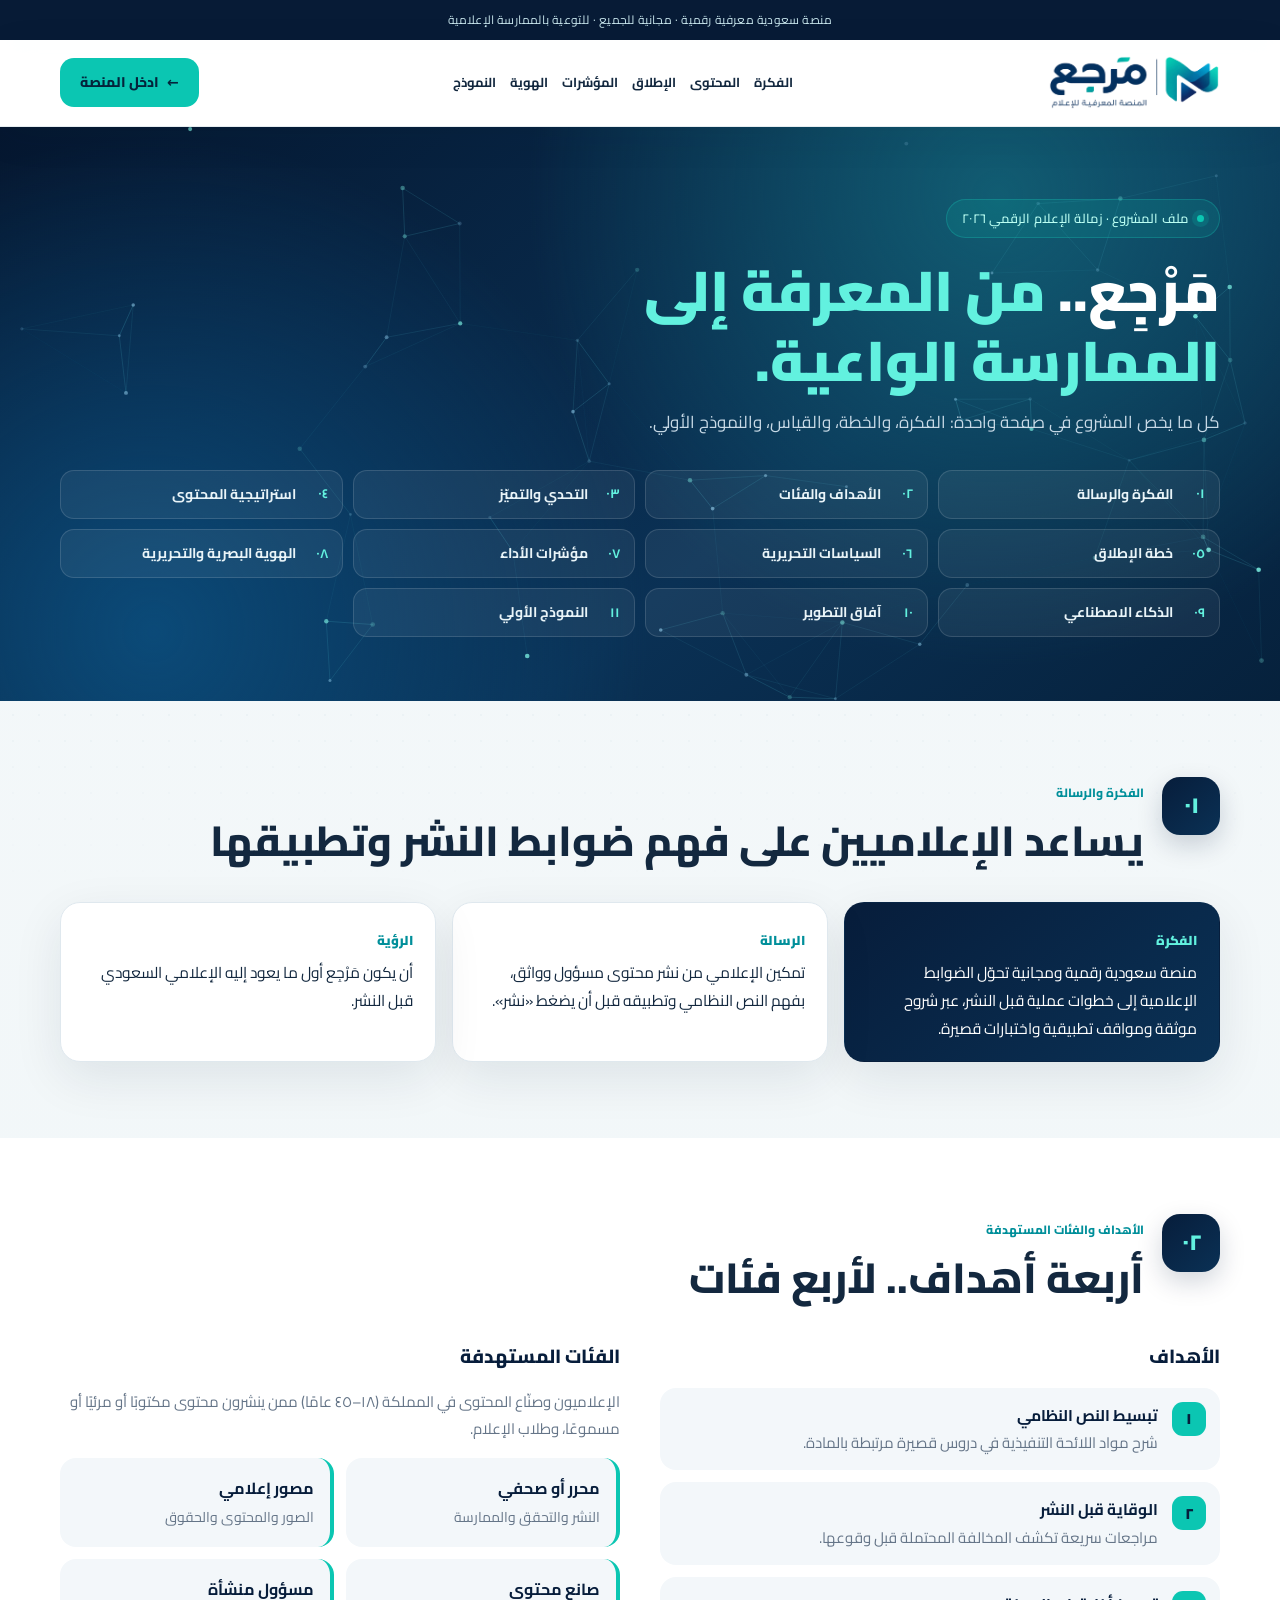
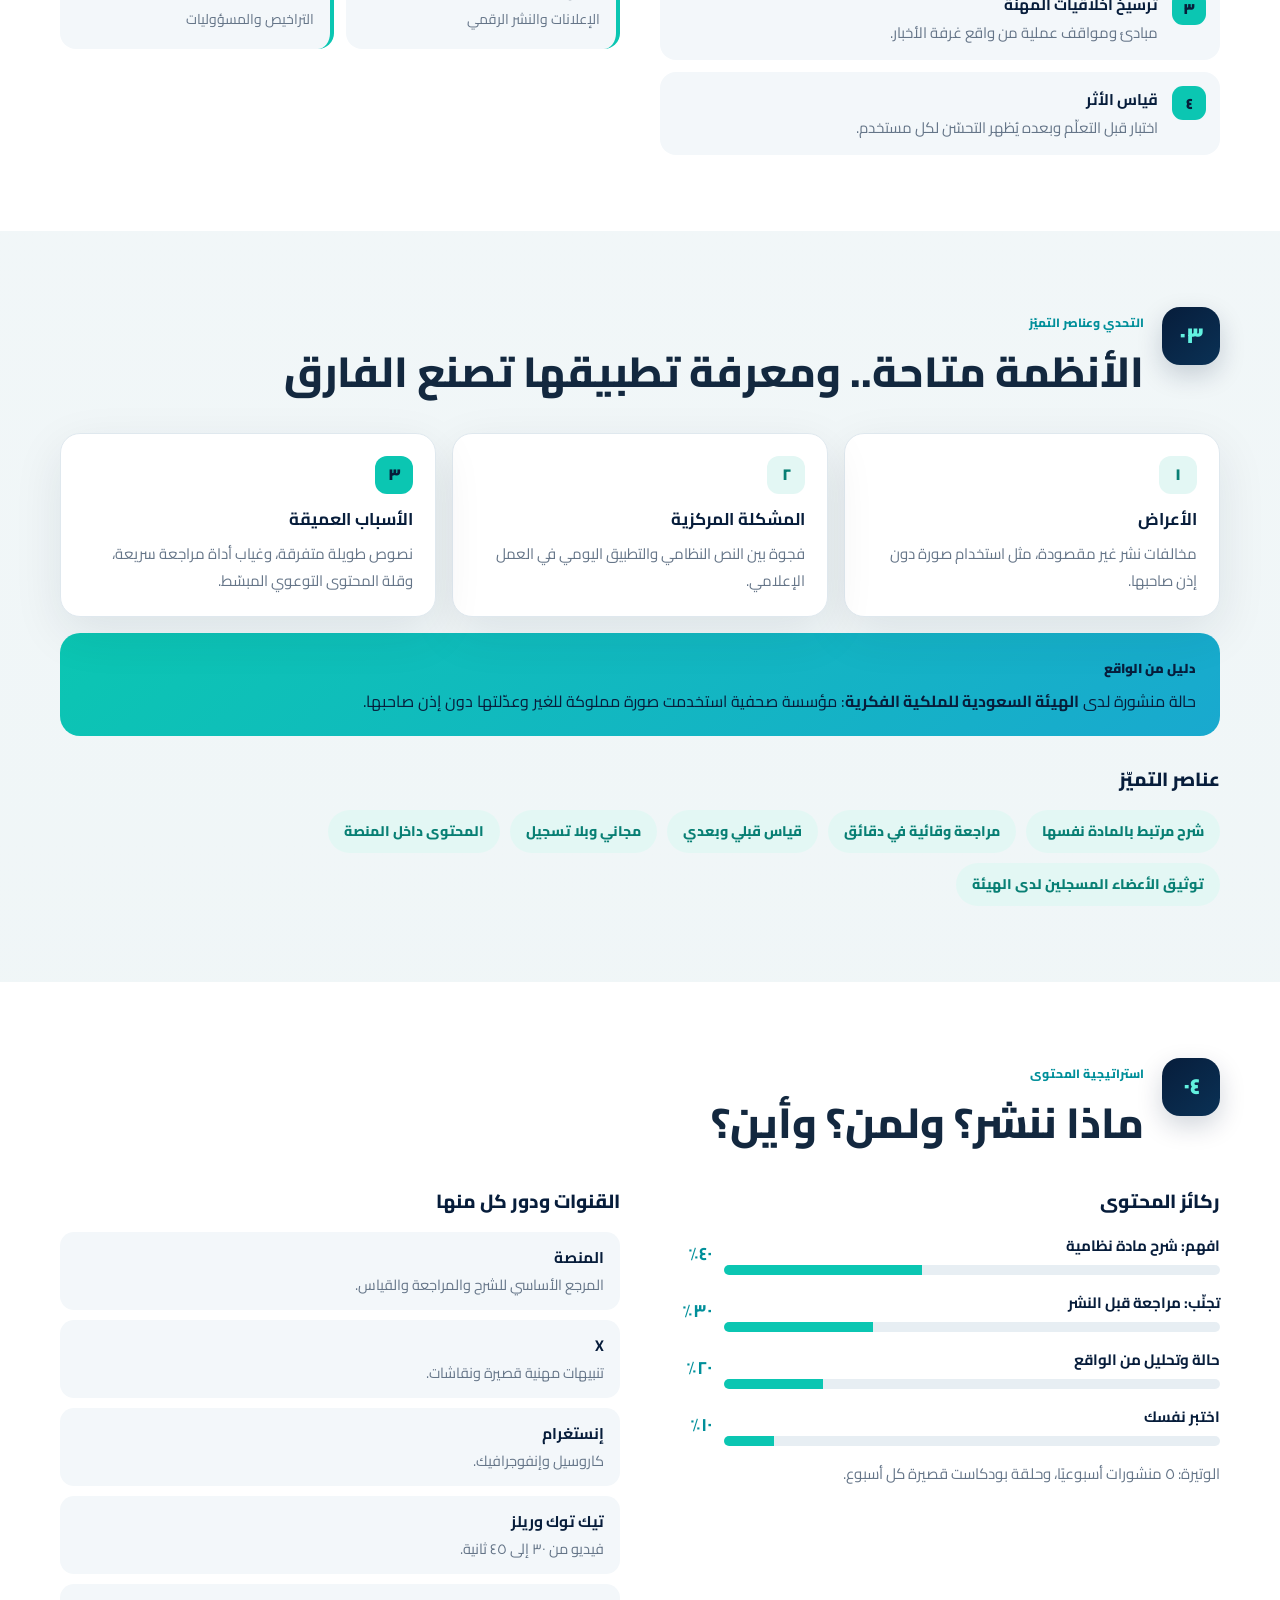
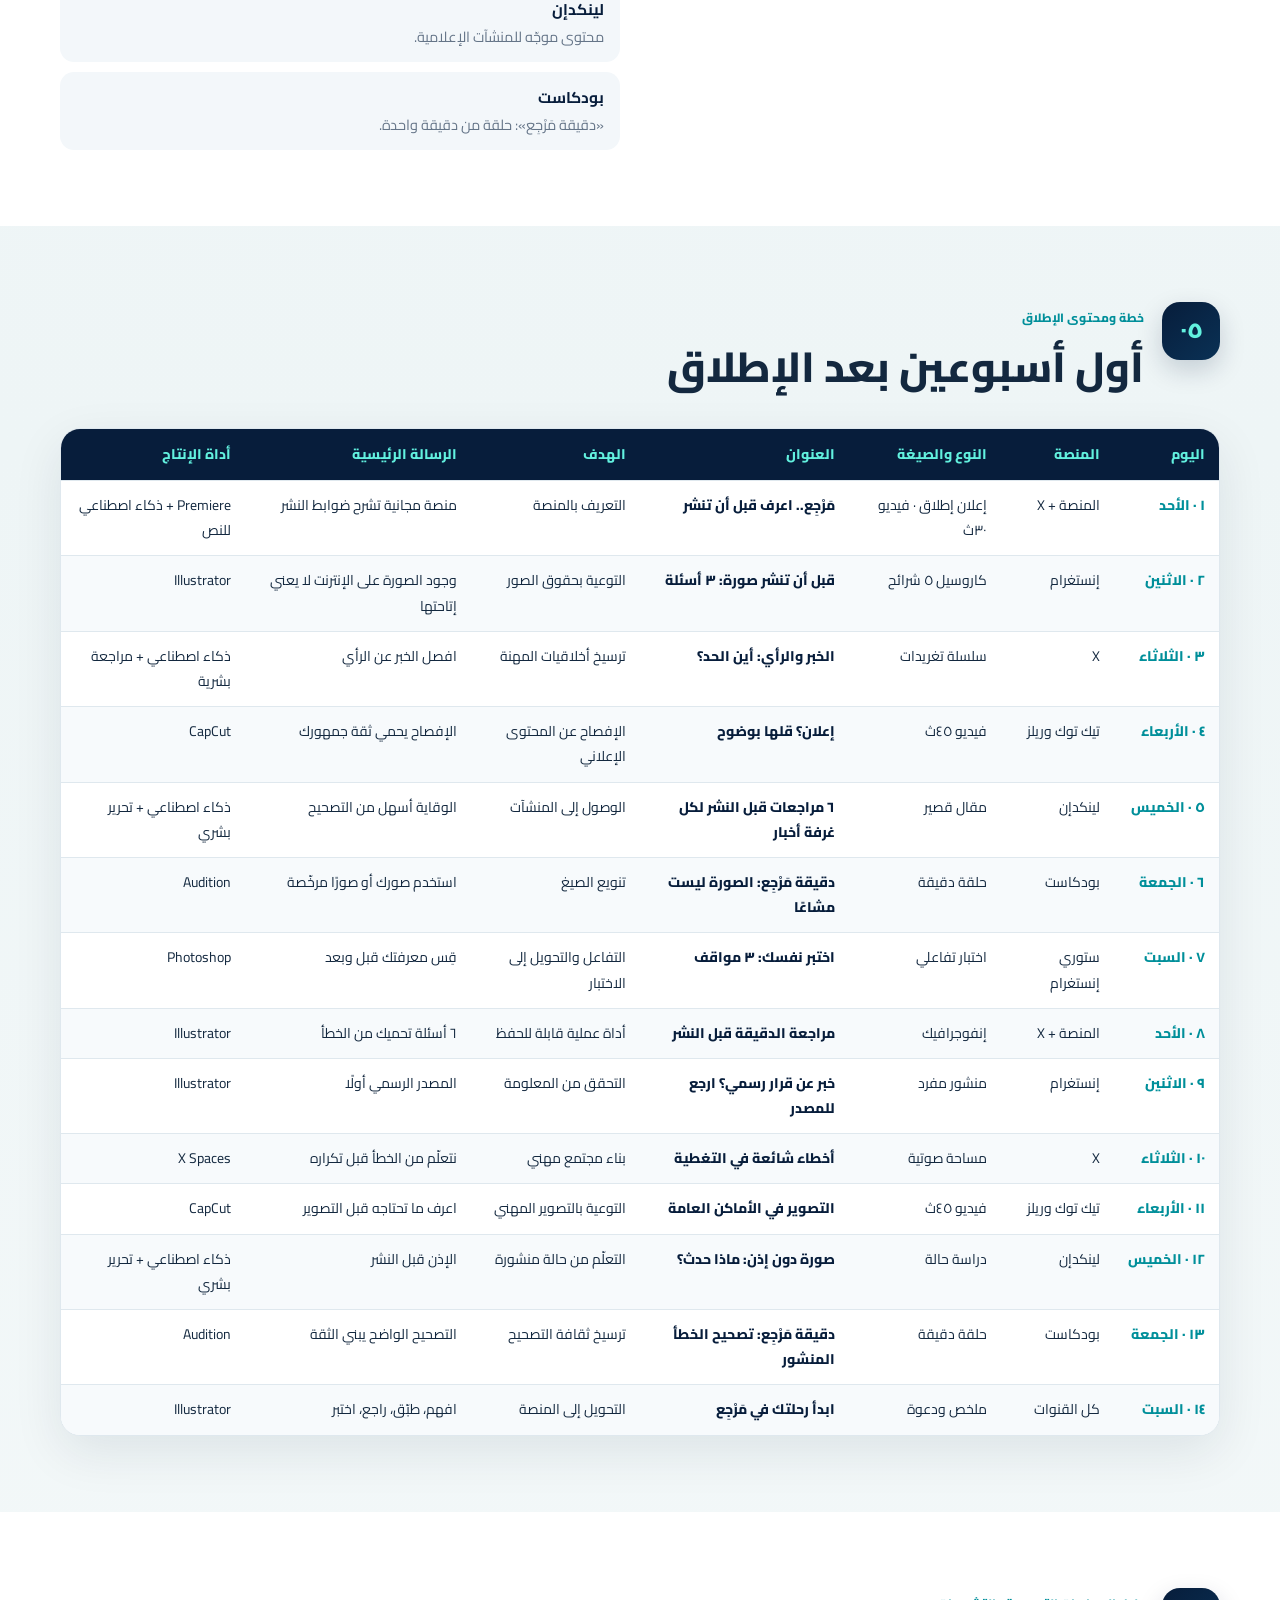
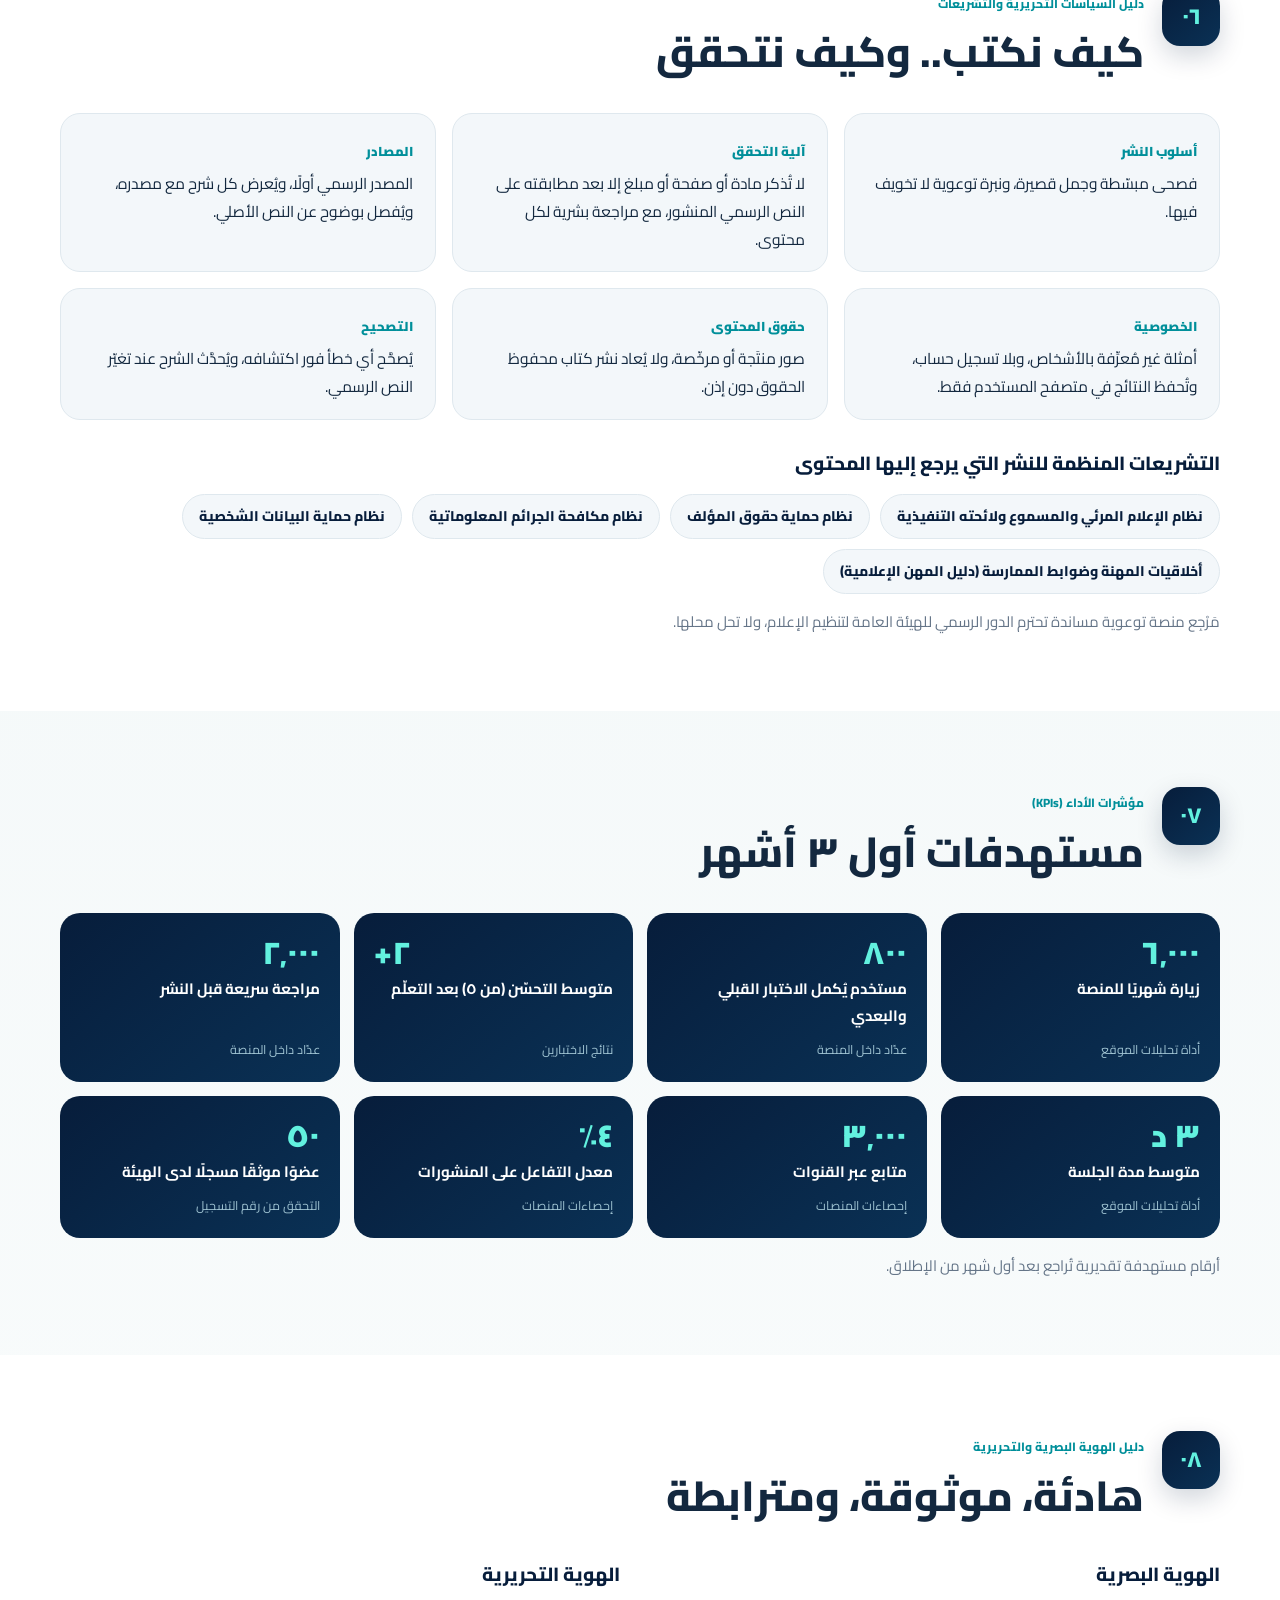
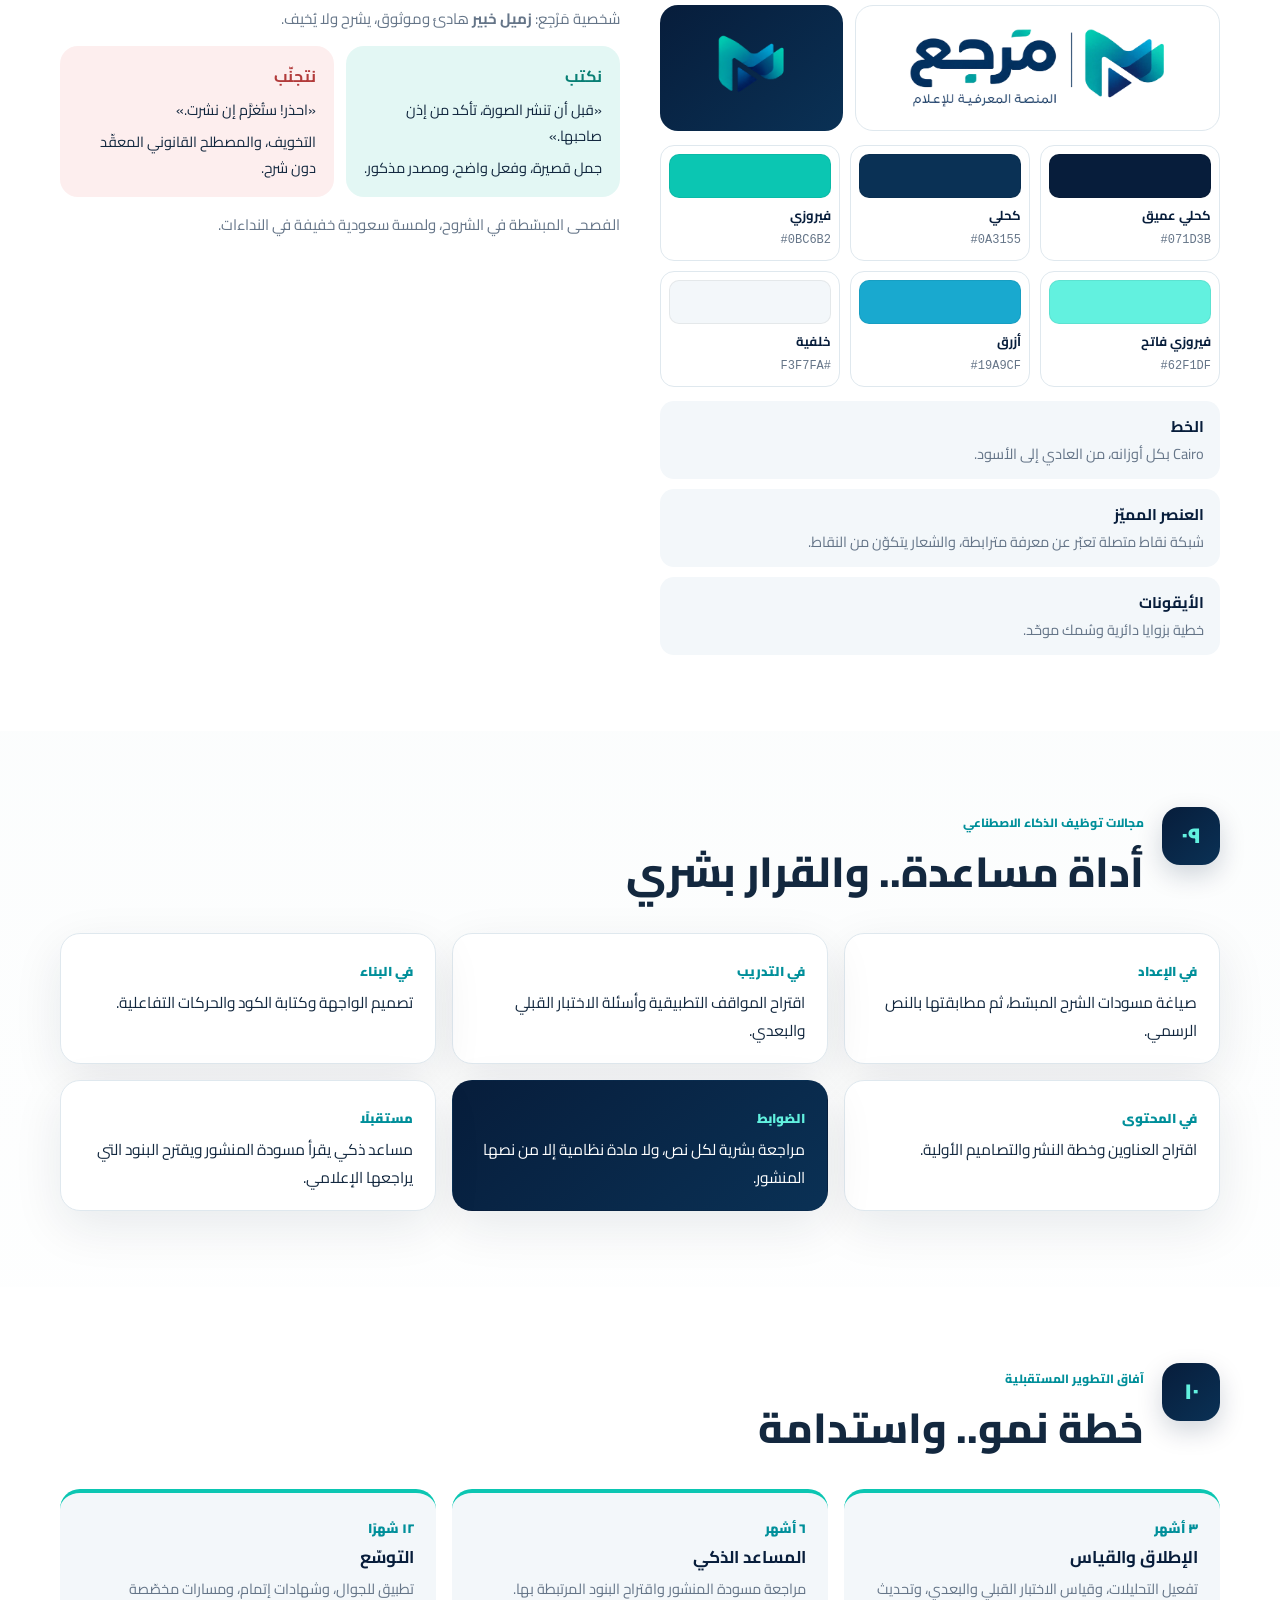
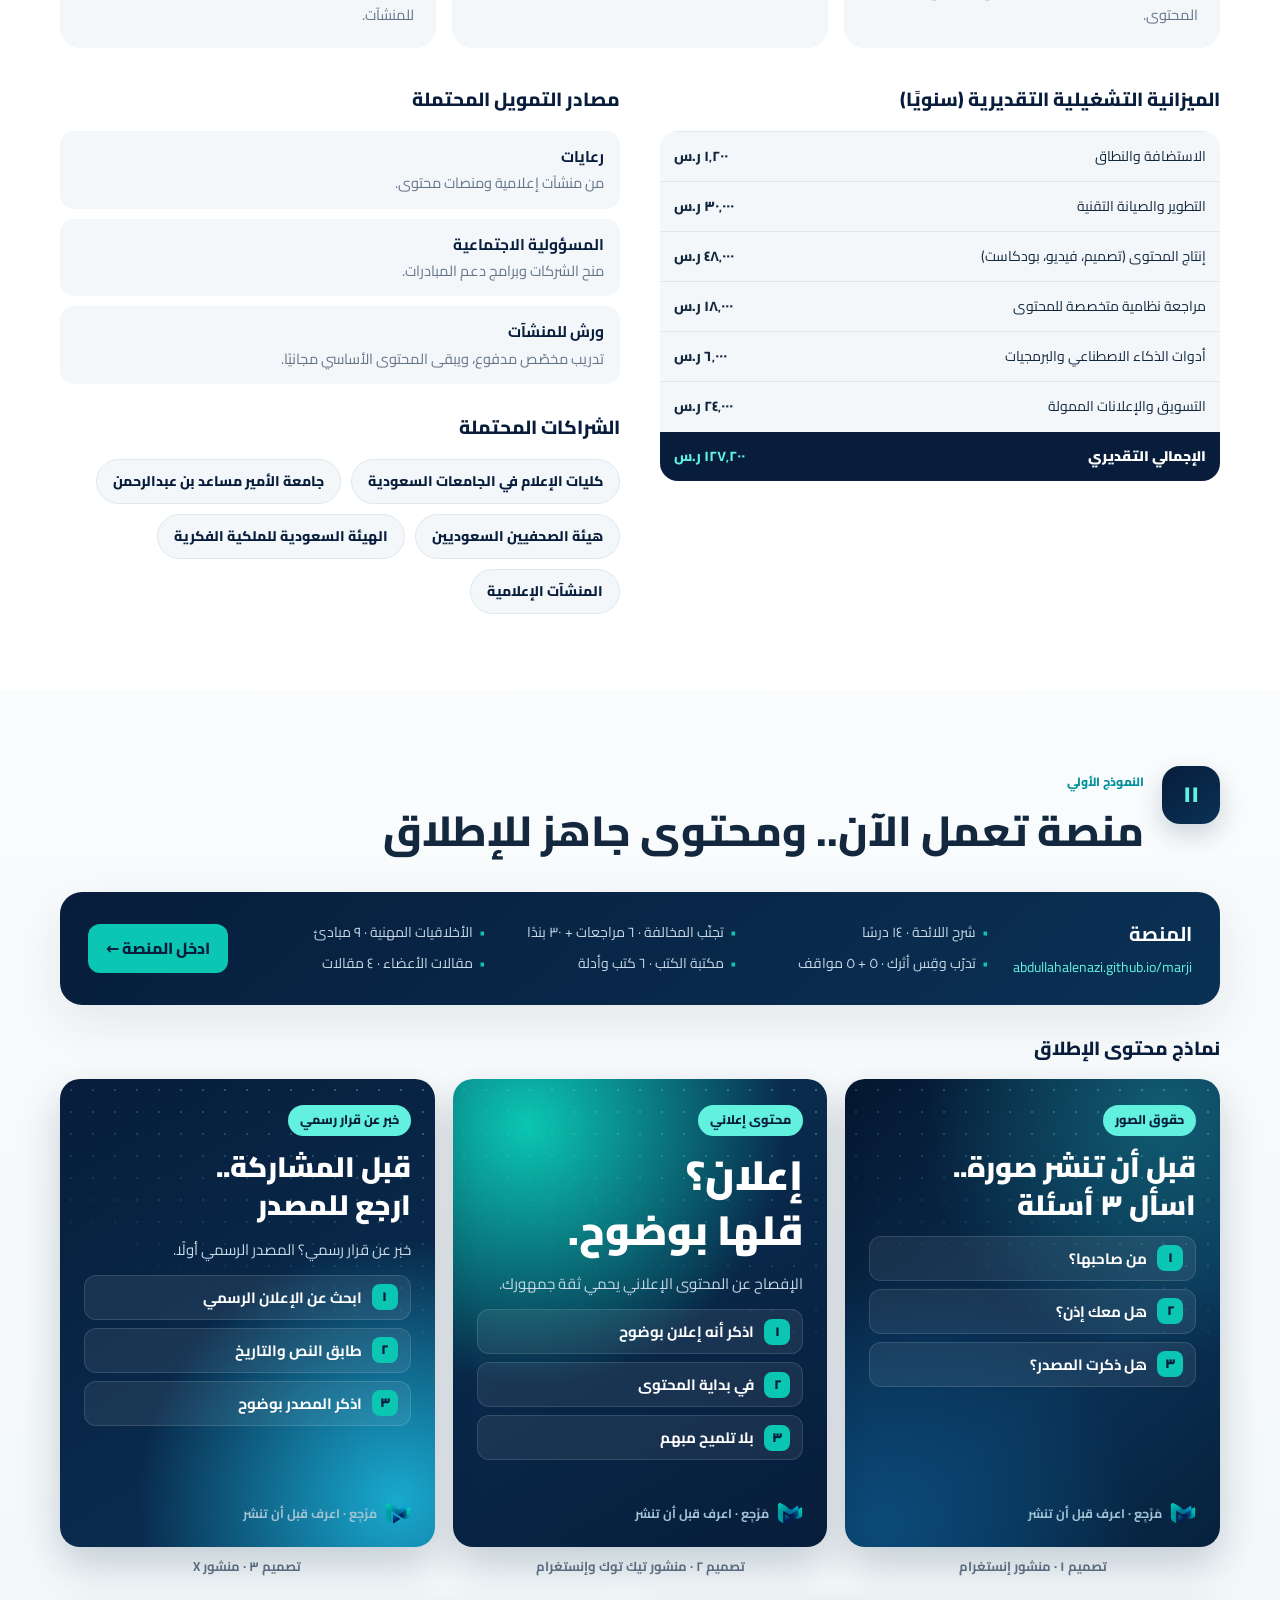
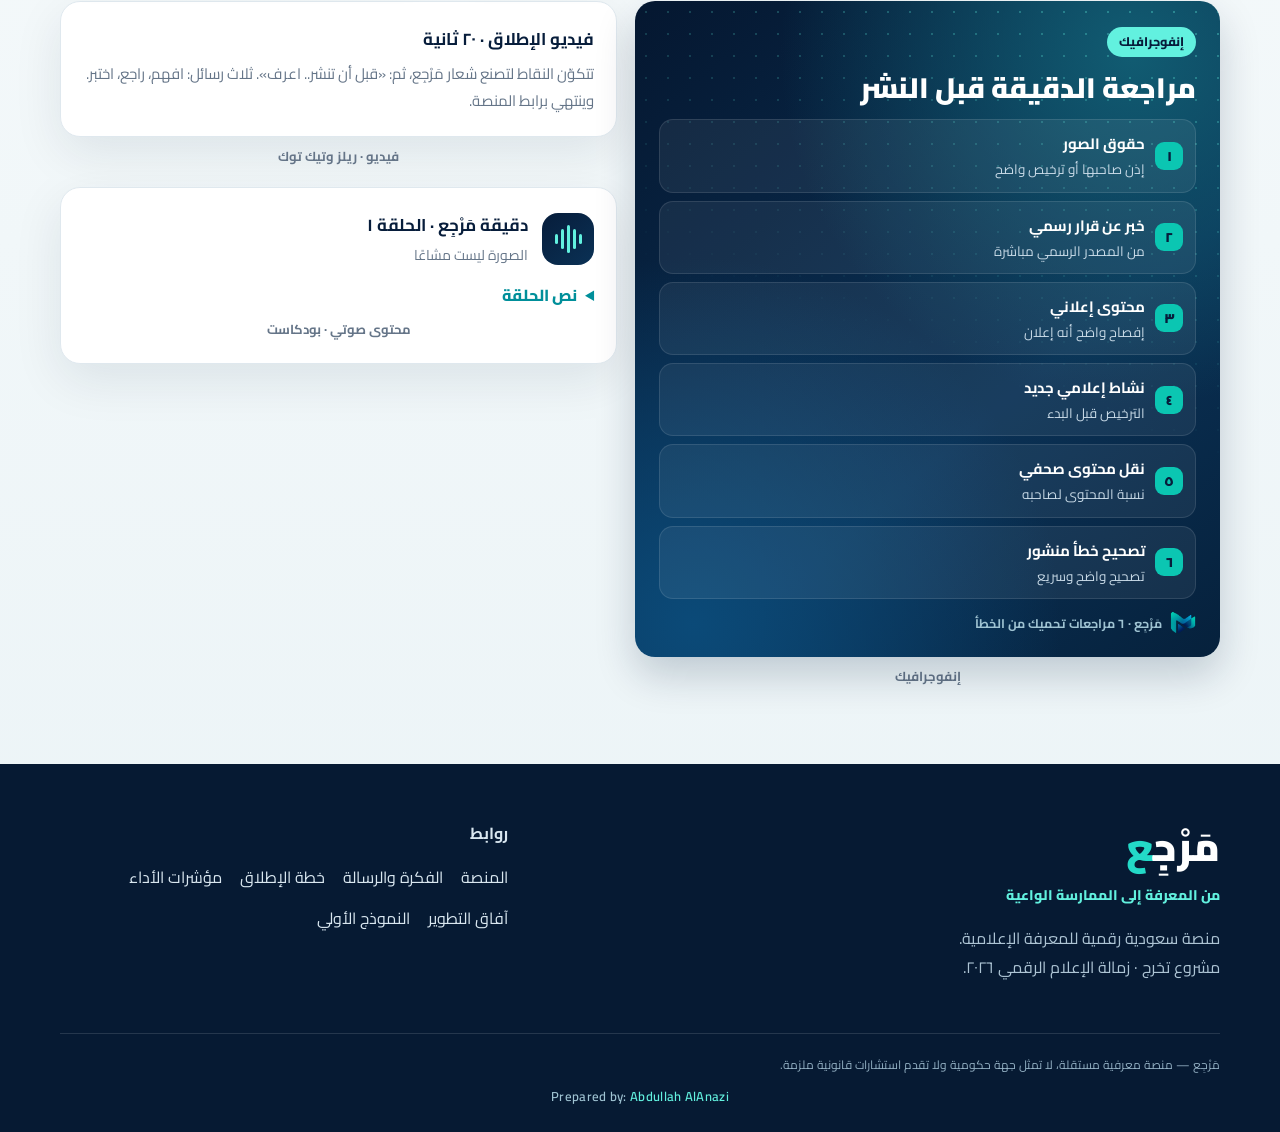
==== project.html @ 2a89d85c "Create project.html" ====
<!doctype html>
<html dir="rtl" lang="ar">
  <head>
    <meta charset="utf-8" />
    <meta content="width=device-width,initial-scale=1" name="viewport" />
    <meta content="#071d3b" name="theme-color" />
    <title>ملف المشروع | مَرْجِع</title>
    <meta name="description" content="ملف مشروع مَرْجِع: الفكرة والرسالة، الأهداف والفئات، التحدي، استراتيجية المحتوى، خطة الإطلاق، السياسات التحريرية، مؤشرات الأداء، الهوية، الذكاء الاصطناعي، آفاق التطوير، والنموذج الأولي." />
    <link rel="icon" type="image/png" href="assets/mark.png" />
    <link rel="stylesheet" href="css/fonts.css" />
    <link rel="stylesheet" href="css/base.css" />
    <link rel="stylesheet" href="css/sections.css" />
    <link rel="stylesheet" href="css/upgrade.css" />
    <link rel="stylesheet" href="css/v3.css" />
    <link rel="stylesheet" href="css/project.css" />
  </head>
  <body class="pj-page">
    <a class="skip-link" href="#p-idea">تخطَّ إلى المحتوى</a>
    <div class="topbar">منصة سعودية معرفية رقمية · مجانية للجميع · للتوعية بالممارسة الإعلامية</div>
    <header class="header">
      <nav class="nav wrap">
        <a aria-label="الصفحة الرئيسية مَرْجِع" class="brand" href="index.html"><img alt="شعار مَرْجِع — المنصة المعرفية للإعلام" src="assets/logo.webp" width="720" height="233" /></a><button aria-expanded="false" aria-label="فتح القائمة" class="menu" id="menu">☰</button>
        <div class="links" id="links">
          <a href="#p-idea">الفكرة</a><a href="#p-strategy">المحتوى</a><a href="#p-launch">الإطلاق</a><a href="#p-kpi">المؤشرات</a><a href="#p-identity">الهوية</a><a href="#p-prototype">النموذج</a>
        </div>
        <a class="navcta" href="index.html"><span aria-hidden="true">←</span> ادخل المنصة</a>
      </nav>
    </header>

    <main>
      <section class="hero pj-hero" id="top">
        <canvas aria-hidden="true" class="hero-net" id="heroNet"></canvas>
        <div class="wrap pj-hero-in">
          <span class="eyebrow">ملف المشروع · زمالة الإعلام الرقمي ٢٠٢٦</span>
          <h1>مَرْجِع.. <span>من المعرفة إلى الممارسة الواعية.</span></h1>
          <p>كل ما يخص المشروع في صفحة واحدة: الفكرة، والخطة، والقياس، والنموذج الأولي.</p>
          <nav aria-label="عناصر ملف المشروع" class="pj-index">
            <a href="#p-idea"><b>٠١</b>الفكرة والرسالة</a>
            <a href="#p-goals"><b>٠٢</b>الأهداف والفئات</a>
            <a href="#p-challenge"><b>٠٣</b>التحدي والتميّز</a>
            <a href="#p-strategy"><b>٠٤</b>استراتيجية المحتوى</a>
            <a href="#p-launch"><b>٠٥</b>خطة الإطلاق</a>
            <a href="#p-policy"><b>٠٦</b>السياسات التحريرية</a>
            <a href="#p-kpi"><b>٠٧</b>مؤشرات الأداء</a>
            <a href="#p-identity"><b>٠٨</b>الهوية البصرية والتحريرية</a>
            <a href="#p-ai"><b>٠٩</b>الذكاء الاصطناعي</a>
            <a href="#p-future"><b>١٠</b>آفاق التطوير</a>
            <a href="#p-prototype"><b>١١</b>النموذج الأولي</a>
          </nav>
        </div>
      </section>

      <!-- ٠١ الفكرة والرسالة -->
      <section class="section pj-sec" id="p-idea">
        <div class="wrap">
          <div class="pj-head"><span class="pj-num">٠١</span><div><span class="kicker">الفكرة والرسالة</span><h2>يساعد الإعلاميين على فهم ضوابط النشر وتطبيقها</h2></div></div>
          <div class="pj-grid3">
            <article class="pj-card pj-card--accent">
              <span class="pj-label">الفكرة</span>
              <p>منصة سعودية رقمية ومجانية تحوّل الضوابط الإعلامية إلى خطوات عملية قبل النشر، عبر شروح موثقة ومواقف تطبيقية واختبارات قصيرة.</p>
            </article>
            <article class="pj-card">
              <span class="pj-label">الرسالة</span>
              <p>تمكين الإعلامي من نشر محتوى مسؤول وواثق، بفهم النص النظامي وتطبيقه قبل أن يضغط «نشر».</p>
            </article>
            <article class="pj-card">
              <span class="pj-label">الرؤية</span>
              <p>أن يكون مَرْجِع أول ما يعود إليه الإعلامي السعودي قبل النشر.</p>
            </article>
          </div>
        </div>
      </section>

      <!-- ٠٢ الأهداف والفئات -->
      <section class="section alt pj-sec" id="p-goals">
        <div class="wrap">
          <div class="pj-head"><span class="pj-num">٠٢</span><div><span class="kicker">الأهداف والفئات المستهدفة</span><h2>أربعة أهداف.. لأربع فئات</h2></div></div>
          <div class="pj-split">
            <div>
              <h3 class="pj-h3">الأهداف</h3>
              <ol class="pj-steps">
                <li><b>تبسيط النص النظامي</b>شرح مواد اللائحة التنفيذية في دروس قصيرة مرتبطة بالمادة.</li>
                <li><b>الوقاية قبل النشر</b>مراجعات سريعة تكشف المخالفة المحتملة قبل وقوعها.</li>
                <li><b>ترسيخ أخلاقيات المهنة</b>مبادئ ومواقف عملية من واقع غرفة الأخبار.</li>
                <li><b>قياس الأثر</b>اختبار قبل التعلّم وبعده يُظهر التحسّن لكل مستخدم.</li>
              </ol>
            </div>
            <div>
              <h3 class="pj-h3">الفئات المستهدفة</h3>
              <p class="pj-note">الإعلاميون وصنّاع المحتوى في المملكة (١٨–٤٥ عامًا) ممن ينشرون محتوى مكتوبًا أو مرئيًا أو مسموعًا، وطلاب الإعلام.</p>
              <div class="pj-aud">
                <div><b>محرر أو صحفي</b><span>النشر والتحقق والممارسة</span></div>
                <div><b>مصور إعلامي</b><span>الصور والمحتوى والحقوق</span></div>
                <div><b>صانع محتوى</b><span>الإعلانات والنشر الرقمي</span></div>
                <div><b>مسؤول منشأة</b><span>التراخيص والمسؤوليات</span></div>
              </div>
            </div>
          </div>
        </div>
      </section>

      <!-- ٠٣ التحدي والتميّز -->
      <section class="section pj-sec" id="p-challenge">
        <div class="wrap">
          <div class="pj-head"><span class="pj-num">٠٣</span><div><span class="kicker">التحدي وعناصر التميّز</span><h2>الأنظمة متاحة.. ومعرفة تطبيقها تصنع الفارق</h2></div></div>
          <div class="pj-levels">
            <div><span>١</span><b>الأعراض</b><p>مخالفات نشر غير مقصودة، مثل استخدام صورة دون إذن صاحبها.</p></div>
            <div><span>٢</span><b>المشكلة المركزية</b><p>فجوة بين النص النظامي والتطبيق اليومي في العمل الإعلامي.</p></div>
            <div><span>٣</span><b>الأسباب العميقة</b><p>نصوص طويلة متفرقة، وغياب أداة مراجعة سريعة، وقلة المحتوى التوعوي المبسّط.</p></div>
          </div>
          <div class="pj-evidence">
            <span class="pj-label">دليل من الواقع</span>
            <p>حالة منشورة لدى <b>الهيئة السعودية للملكية الفكرية</b>: مؤسسة صحفية استخدمت صورة مملوكة للغير وعدّلتها دون إذن صاحبها.</p>
          </div>
          <h3 class="pj-h3">عناصر التميّز</h3>
          <div class="pj-chips">
            <span>شرح مرتبط بالمادة نفسها</span><span>مراجعة وقائية في دقائق</span><span>قياس قبلي وبعدي</span><span>مجاني وبلا تسجيل</span><span>المحتوى داخل المنصة</span><span>توثيق الأعضاء المسجلين لدى الهيئة</span>
          </div>
        </div>
      </section>

      <!-- ٠٤ استراتيجية المحتوى -->
      <section class="section alt pj-sec" id="p-strategy">
        <div class="wrap">
          <div class="pj-head"><span class="pj-num">٠٤</span><div><span class="kicker">استراتيجية المحتوى</span><h2>ماذا ننشر؟ ولمن؟ وأين؟</h2></div></div>
          <div class="pj-split">
            <div>
              <h3 class="pj-h3">ركائز المحتوى</h3>
              <div class="pj-bars">
                <div><span>افهم: شرح مادة نظامية</span><i style="--w: 40%"></i><b>٤٠٪</b></div>
                <div><span>تجنّب: مراجعة قبل النشر</span><i style="--w: 30%"></i><b>٣٠٪</b></div>
                <div><span>حالة وتحليل من الواقع</span><i style="--w: 20%"></i><b>٢٠٪</b></div>
                <div><span>اختبر نفسك</span><i style="--w: 10%"></i><b>١٠٪</b></div>
              </div>
              <p class="pj-note">الوتيرة: ٥ منشورات أسبوعيًا، وحلقة بودكاست قصيرة كل أسبوع.</p>
            </div>
            <div>
              <h3 class="pj-h3">القنوات ودور كل منها</h3>
              <ul class="pj-list">
                <li><b>المنصة</b>المرجع الأساسي للشرح والمراجعة والقياس.</li>
                <li><b>X</b>تنبيهات مهنية قصيرة ونقاشات.</li>
                <li><b>إنستغرام</b>كاروسيل وإنفوجرافيك.</li>
                <li><b>تيك توك وريلز</b>فيديو من ٣٠ إلى ٤٥ ثانية.</li>
                <li><b>لينكدإن</b>محتوى موجّه للمنشآت الإعلامية.</li>
                <li><b>بودكاست</b>«دقيقة مَرْجِع»: حلقة من دقيقة واحدة.</li>
              </ul>
            </div>
          </div>
        </div>
      </section>

      <!-- ٠٥ خطة الإطلاق -->
      <section class="section pj-sec" id="p-launch">
        <div class="wrap">
          <div class="pj-head"><span class="pj-num">٠٥</span><div><span class="kicker">خطة ومحتوى الإطلاق</span><h2>أول أسبوعين بعد الإطلاق</h2></div></div>
          <div class="pj-table-wrap">
            <table class="pj-table pj-launch">
              <thead>
                <tr><th>اليوم</th><th>المنصة</th><th>النوع والصيغة</th><th>العنوان</th><th>الهدف</th><th>الرسالة الرئيسية</th><th>أداة الإنتاج</th></tr>
              </thead>
              <tbody>
                <tr><td data-h="اليوم">١ · الأحد</td><td data-h="المنصة">المنصة + X</td><td data-h="النوع">إعلان إطلاق · فيديو ٣٠ث</td><td data-h="العنوان">مَرْجِع.. اعرف قبل أن تنشر</td><td data-h="الهدف">التعريف بالمنصة</td><td data-h="الرسالة">منصة مجانية تشرح ضوابط النشر</td><td data-h="الأداة">Premiere + ذكاء اصطناعي للنص</td></tr>
                <tr><td data-h="اليوم">٢ · الاثنين</td><td data-h="المنصة">إنستغرام</td><td data-h="النوع">كاروسيل ٥ شرائح</td><td data-h="العنوان">قبل أن تنشر صورة: ٣ أسئلة</td><td data-h="الهدف">التوعية بحقوق الصور</td><td data-h="الرسالة">وجود الصورة على الإنترنت لا يعني إتاحتها</td><td data-h="الأداة">Illustrator</td></tr>
                <tr><td data-h="اليوم">٣ · الثلاثاء</td><td data-h="المنصة">X</td><td data-h="النوع">سلسلة تغريدات</td><td data-h="العنوان">الخبر والرأي: أين الحد؟</td><td data-h="الهدف">ترسيخ أخلاقيات المهنة</td><td data-h="الرسالة">افصل الخبر عن الرأي</td><td data-h="الأداة">ذكاء اصطناعي + مراجعة بشرية</td></tr>
                <tr><td data-h="اليوم">٤ · الأربعاء</td><td data-h="المنصة">تيك توك وريلز</td><td data-h="النوع">فيديو ٤٥ث</td><td data-h="العنوان">إعلان؟ قلها بوضوح</td><td data-h="الهدف">الإفصاح عن المحتوى الإعلاني</td><td data-h="الرسالة">الإفصاح يحمي ثقة جمهورك</td><td data-h="الأداة">CapCut</td></tr>
                <tr><td data-h="اليوم">٥ · الخميس</td><td data-h="المنصة">لينكدإن</td><td data-h="النوع">مقال قصير</td><td data-h="العنوان">٦ مراجعات قبل النشر لكل غرفة أخبار</td><td data-h="الهدف">الوصول إلى المنشآت</td><td data-h="الرسالة">الوقاية أسهل من التصحيح</td><td data-h="الأداة">ذكاء اصطناعي + تحرير بشري</td></tr>
                <tr><td data-h="اليوم">٦ · الجمعة</td><td data-h="المنصة">بودكاست</td><td data-h="النوع">حلقة دقيقة</td><td data-h="العنوان">دقيقة مَرْجِع: الصورة ليست مشاعًا</td><td data-h="الهدف">تنويع الصيغ</td><td data-h="الرسالة">استخدم صورك أو صورًا مرخّصة</td><td data-h="الأداة">Audition</td></tr>
                <tr><td data-h="اليوم">٧ · السبت</td><td data-h="المنصة">ستوري إنستغرام</td><td data-h="النوع">اختبار تفاعلي</td><td data-h="العنوان">اختبر نفسك: ٣ مواقف</td><td data-h="الهدف">التفاعل والتحويل إلى الاختبار</td><td data-h="الرسالة">قِس معرفتك قبل وبعد</td><td data-h="الأداة">Photoshop</td></tr>
                <tr><td data-h="اليوم">٨ · الأحد</td><td data-h="المنصة">المنصة + X</td><td data-h="النوع">إنفوجرافيك</td><td data-h="العنوان">مراجعة الدقيقة قبل النشر</td><td data-h="الهدف">أداة عملية قابلة للحفظ</td><td data-h="الرسالة">٦ أسئلة تحميك من الخطأ</td><td data-h="الأداة">Illustrator</td></tr>
                <tr><td data-h="اليوم">٩ · الاثنين</td><td data-h="المنصة">إنستغرام</td><td data-h="النوع">منشور مفرد</td><td data-h="العنوان">خبر عن قرار رسمي؟ ارجع للمصدر</td><td data-h="الهدف">التحقق من المعلومة</td><td data-h="الرسالة">المصدر الرسمي أولًا</td><td data-h="الأداة">Illustrator</td></tr>
                <tr><td data-h="اليوم">١٠ · الثلاثاء</td><td data-h="المنصة">X</td><td data-h="النوع">مساحة صوتية</td><td data-h="العنوان">أخطاء شائعة في التغطية</td><td data-h="الهدف">بناء مجتمع مهني</td><td data-h="الرسالة">نتعلّم من الخطأ قبل تكراره</td><td data-h="الأداة">X Spaces</td></tr>
                <tr><td data-h="اليوم">١١ · الأربعاء</td><td data-h="المنصة">تيك توك وريلز</td><td data-h="النوع">فيديو ٤٥ث</td><td data-h="العنوان">التصوير في الأماكن العامة</td><td data-h="الهدف">التوعية بالتصوير المهني</td><td data-h="الرسالة">اعرف ما تحتاجه قبل التصوير</td><td data-h="الأداة">CapCut</td></tr>
                <tr><td data-h="اليوم">١٢ · الخميس</td><td data-h="المنصة">لينكدإن</td><td data-h="النوع">دراسة حالة</td><td data-h="العنوان">صورة دون إذن: ماذا حدث؟</td><td data-h="الهدف">التعلّم من حالة منشورة</td><td data-h="الرسالة">الإذن قبل النشر</td><td data-h="الأداة">ذكاء اصطناعي + تحرير بشري</td></tr>
                <tr><td data-h="اليوم">١٣ · الجمعة</td><td data-h="المنصة">بودكاست</td><td data-h="النوع">حلقة دقيقة</td><td data-h="العنوان">دقيقة مَرْجِع: تصحيح الخطأ المنشور</td><td data-h="الهدف">ترسيخ ثقافة التصحيح</td><td data-h="الرسالة">التصحيح الواضح يبني الثقة</td><td data-h="الأداة">Audition</td></tr>
                <tr><td data-h="اليوم">١٤ · السبت</td><td data-h="المنصة">كل القنوات</td><td data-h="النوع">ملخص ودعوة</td><td data-h="العنوان">ابدأ رحلتك في مَرْجِع</td><td data-h="الهدف">التحويل إلى المنصة</td><td data-h="الرسالة">افهم، طبّق، راجع، اختبر</td><td data-h="الأداة">Illustrator</td></tr>
              </tbody>
            </table>
          </div>
        </div>
      </section>

      <!-- ٠٦ السياسات التحريرية -->
      <section class="section alt pj-sec" id="p-policy">
        <div class="wrap">
          <div class="pj-head"><span class="pj-num">٠٦</span><div><span class="kicker">دليل السياسات التحريرية والتشريعات</span><h2>كيف نكتب.. وكيف نتحقق</h2></div></div>
          <div class="pj-grid3">
            <article class="pj-card"><span class="pj-label">أسلوب النشر</span><p>فصحى مبسّطة وجمل قصيرة، ونبرة توعوية لا تخويف فيها.</p></article>
            <article class="pj-card"><span class="pj-label">آلية التحقق</span><p>لا تُذكر مادة أو صفحة أو مبلغ إلا بعد مطابقته على النص الرسمي المنشور، مع مراجعة بشرية لكل محتوى.</p></article>
            <article class="pj-card"><span class="pj-label">المصادر</span><p>المصدر الرسمي أولًا، ويُعرض كل شرح مع مصدره، ويُفصل بوضوح عن النص الأصلي.</p></article>
            <article class="pj-card"><span class="pj-label">الخصوصية</span><p>أمثلة غير مُعرِّفة بالأشخاص، وبلا تسجيل حساب، وتُحفظ النتائج في متصفح المستخدم فقط.</p></article>
            <article class="pj-card"><span class="pj-label">حقوق المحتوى</span><p>صور منتَجة أو مرخّصة، ولا يُعاد نشر كتاب محفوظ الحقوق دون إذن.</p></article>
            <article class="pj-card"><span class="pj-label">التصحيح</span><p>يُصحَّح أي خطأ فور اكتشافه، ويُحدَّث الشرح عند تغيّر النص الرسمي.</p></article>
          </div>
          <h3 class="pj-h3">التشريعات المنظمة للنشر التي يرجع إليها المحتوى</h3>
          <div class="pj-chips pj-chips--plain">
            <span>نظام الإعلام المرئي والمسموع ولائحته التنفيذية</span><span>نظام حماية حقوق المؤلف</span><span>نظام مكافحة الجرائم المعلوماتية</span><span>نظام حماية البيانات الشخصية</span><span>أخلاقيات المهنة وضوابط الممارسة (دليل المهن الإعلامية)</span>
          </div>
          <p class="pj-note">مَرْجِع منصة توعوية مساندة تحترم الدور الرسمي للهيئة العامة لتنظيم الإعلام، ولا تحل محلها.</p>
        </div>
      </section>

      <!-- ٠٧ مؤشرات الأداء -->
      <section class="section pj-sec" id="p-kpi">
        <div class="wrap">
          <div class="pj-head"><span class="pj-num">٠٧</span><div><span class="kicker">مؤشرات الأداء (KPIs)</span><h2>مستهدفات أول ٣ أشهر</h2></div></div>
          <div class="pj-kpis">
            <div><b>٦٬٠٠٠</b><span>زيارة شهريًا للمنصة</span><small>أداة تحليلات الموقع</small></div>
            <div><b>٨٠٠</b><span>مستخدم يُكمل الاختبار القبلي والبعدي</span><small>عدّاد داخل المنصة</small></div>
            <div><b dir="ltr">+٢</b><span>متوسط التحسّن (من ٥) بعد التعلّم</span><small>نتائج الاختبارين</small></div>
            <div><b>٢٬٠٠٠</b><span>مراجعة سريعة قبل النشر</span><small>عدّاد داخل المنصة</small></div>
            <div><b>٣ د</b><span>متوسط مدة الجلسة</span><small>أداة تحليلات الموقع</small></div>
            <div><b>٣٬٠٠٠</b><span>متابع عبر القنوات</span><small>إحصاءات المنصات</small></div>
            <div><b>٤٪</b><span>معدل التفاعل على المنشورات</span><small>إحصاءات المنصات</small></div>
            <div><b>٥٠</b><span>عضوًا موثقًا مسجلًا لدى الهيئة</span><small>التحقق من رقم التسجيل</small></div>
          </div>
          <p class="pj-note">أرقام مستهدفة تقديرية تُراجع بعد أول شهر من الإطلاق.</p>
        </div>
      </section>

      <!-- ٠٨ الهوية -->
      <section class="section alt pj-sec" id="p-identity">
        <div class="wrap">
          <div class="pj-head"><span class="pj-num">٠٨</span><div><span class="kicker">دليل الهوية البصرية والتحريرية</span><h2>هادئة، موثوقة، ومترابطة</h2></div></div>
          <div class="pj-split">
            <div>
              <h3 class="pj-h3">الهوية البصرية</h3>
              <div class="pj-logo-row"><div class="pj-logo-light"><img alt="شعار مَرْجِع على خلفية فاتحة" src="assets/logo.webp" /></div><div class="pj-logo-dark"><img alt="رمز مَرْجِع على خلفية داكنة" src="assets/mark.webp" /></div></div>
              <div class="pj-swatches">
                <div style="--c: #071d3b"><i></i><b>كحلي عميق</b><code>#071D3B</code></div>
                <div style="--c: #0a3155"><i></i><b>كحلي</b><code>#0A3155</code></div>
                <div style="--c: #0bc6b2"><i></i><b>فيروزي</b><code>#0BC6B2</code></div>
                <div style="--c: #62f1df"><i></i><b>فيروزي فاتح</b><code>#62F1DF</code></div>
                <div style="--c: #19a9cf"><i></i><b>أزرق</b><code>#19A9CF</code></div>
                <div style="--c: #f3f7fa"><i></i><b>خلفية</b><code>#F3F7FA</code></div>
              </div>
              <ul class="pj-list">
                <li><b>الخط</b>Cairo بكل أوزانه، من العادي إلى الأسود.</li>
                <li><b>العنصر المميّز</b>شبكة نقاط متصلة تعبّر عن معرفة مترابطة، والشعار يتكوّن من النقاط.</li>
                <li><b>الأيقونات</b>خطية بزوايا دائرية وسُمك موحّد.</li>
              </ul>
            </div>
            <div>
              <h3 class="pj-h3">الهوية التحريرية</h3>
              <p class="pj-note">شخصية مَرْجِع: <b>زميل خبير</b> هادئ وموثوق، يشرح ولا يُخيف.</p>
              <div class="pj-dodont">
                <div class="do"><b>نكتب</b><p>«قبل أن تنشر الصورة، تأكد من إذن صاحبها.»</p><p>جمل قصيرة، وفعل واضح، ومصدر مذكور.</p></div>
                <div class="dont"><b>نتجنّب</b><p>«احذر! ستُغرَّم إن نشرت.»</p><p>التخويف، والمصطلح القانوني المعقّد دون شرح.</p></div>
              </div>
              <p class="pj-note">الفصحى المبسّطة في الشروح، ولمسة سعودية خفيفة في النداءات.</p>
            </div>
          </div>
        </div>
      </section>

      <!-- ٠٩ الذكاء الاصطناعي -->
      <section class="section pj-sec" id="p-ai">
        <div class="wrap">
          <div class="pj-head"><span class="pj-num">٠٩</span><div><span class="kicker">مجالات توظيف الذكاء الاصطناعي</span><h2>أداة مساعدة.. والقرار بشري</h2></div></div>
          <div class="pj-grid3">
            <article class="pj-card"><span class="pj-label">في الإعداد</span><p>صياغة مسودات الشرح المبسّط، ثم مطابقتها بالنص الرسمي.</p></article>
            <article class="pj-card"><span class="pj-label">في التدريب</span><p>اقتراح المواقف التطبيقية وأسئلة الاختبار القبلي والبعدي.</p></article>
            <article class="pj-card"><span class="pj-label">في البناء</span><p>تصميم الواجهة وكتابة الكود والحركات التفاعلية.</p></article>
            <article class="pj-card"><span class="pj-label">في المحتوى</span><p>اقتراح العناوين وخطة النشر والتصاميم الأولية.</p></article>
            <article class="pj-card pj-card--accent"><span class="pj-label">الضوابط</span><p>مراجعة بشرية لكل نص، ولا مادة نظامية إلا من نصها المنشور.</p></article>
            <article class="pj-card"><span class="pj-label">مستقبلًا</span><p>مساعد ذكي يقرأ مسودة المنشور ويقترح البنود التي يراجعها الإعلامي.</p></article>
          </div>
        </div>
      </section>

      <!-- ١٠ آفاق التطوير -->
      <section class="section alt pj-sec" id="p-future">
        <div class="wrap">
          <div class="pj-head"><span class="pj-num">١٠</span><div><span class="kicker">آفاق التطوير المستقبلية</span><h2>خطة نمو.. واستدامة</h2></div></div>
          <div class="pj-road">
            <div><span>٣ أشهر</span><b>الإطلاق والقياس</b><p>تفعيل التحليلات، وقياس الاختبار القبلي والبعدي، وتحديث المحتوى.</p></div>
            <div><span>٦ أشهر</span><b>المساعد الذكي</b><p>مراجعة مسودة المنشور واقتراح البنود المرتبطة بها.</p></div>
            <div><span>١٢ شهرًا</span><b>التوسّع</b><p>تطبيق للجوال، وشهادات إتمام، ومسارات مخصّصة للمنشآت.</p></div>
          </div>
          <div class="pj-split">
            <div>
              <h3 class="pj-h3">الميزانية التشغيلية التقديرية (سنويًا)</h3>
              <table class="pj-table pj-budget">
                <tbody>
                  <tr><td>الاستضافة والنطاق</td><td>١٬٢٠٠ ر.س</td></tr>
                  <tr><td>التطوير والصيانة التقنية</td><td>٣٠٬٠٠٠ ر.س</td></tr>
                  <tr><td>إنتاج المحتوى (تصميم، فيديو، بودكاست)</td><td>٤٨٬٠٠٠ ر.س</td></tr>
                  <tr><td>مراجعة نظامية متخصصة للمحتوى</td><td>١٨٬٠٠٠ ر.س</td></tr>
                  <tr><td>أدوات الذكاء الاصطناعي والبرمجيات</td><td>٦٬٠٠٠ ر.س</td></tr>
                  <tr><td>التسويق والإعلانات الممولة</td><td>٢٤٬٠٠٠ ر.س</td></tr>
                </tbody>
                <tfoot><tr><td>الإجمالي التقديري</td><td>١٢٧٬٢٠٠ ر.س</td></tr></tfoot>
              </table>
            </div>
            <div>
              <h3 class="pj-h3">مصادر التمويل المحتملة</h3>
              <ul class="pj-list">
                <li><b>رعايات</b>من منشآت إعلامية ومنصات محتوى.</li>
                <li><b>المسؤولية الاجتماعية</b>منح الشركات وبرامج دعم المبادرات.</li>
                <li><b>ورش للمنشآت</b>تدريب مخصّص مدفوع، ويبقى المحتوى الأساسي مجانيًا.</li>
              </ul>
              <h3 class="pj-h3">الشراكات المحتملة</h3>
              <div class="pj-chips pj-chips--plain">
                <span>كليات الإعلام في الجامعات السعودية</span><span>جامعة الأمير مساعد بن عبدالرحمن</span><span>هيئة الصحفيين السعوديين</span><span>الهيئة السعودية للملكية الفكرية</span><span>المنشآت الإعلامية</span>
              </div>
            </div>
          </div>
        </div>
      </section>

      <!-- ١١ النموذج الأولي -->
      <section class="section pj-sec" id="p-prototype">
        <div class="wrap">
          <div class="pj-head"><span class="pj-num">١١</span><div><span class="kicker">النموذج الأولي</span><h2>منصة تعمل الآن.. ومحتوى جاهز للإطلاق</h2></div></div>
          <a class="pj-proto" href="index.html">
            <div><b>المنصة</b><span>abdullahalenazi.github.io/marji</span></div>
            <ul><li>شرح اللائحة · ١٤ درسًا</li><li>تجنّب المخالفة · ٦ مراجعات + ٣٠ بندًا</li><li>الأخلاقيات المهنية · ٩ مبادئ</li><li>تدرّب وقِس أثرك · ٥ + ٥ مواقف</li><li>مكتبة الكتب · ٦ كتب وأدلة</li><li>مقالات الأعضاء · ٤ مقالات</li></ul>
            <em>ادخل المنصة ←</em>
          </a>

          <h3 class="pj-h3">نماذج محتوى الإطلاق</h3>
          <div class="pj-posts">
            <figure class="pj-post p1">
              <div class="pj-art">
                <span class="tag">حقوق الصور</span>
                <strong>قبل أن تنشر صورة..<br />اسأل ٣ أسئلة</strong>
                <ol><li>من صاحبها؟</li><li>هل معك إذن؟</li><li>هل ذكرت المصدر؟</li></ol>
                <footer><img alt="" src="assets/mark.webp" /><span>مَرْجِع · اعرف قبل أن تنشر</span></footer>
              </div>
              <figcaption>تصميم ١ · منشور إنستغرام</figcaption>
            </figure>
            <figure class="pj-post p2">
              <div class="pj-art">
                <span class="tag">محتوى إعلاني</span>
                <strong>إعلان؟<br />قلها بوضوح.</strong>
                <p>الإفصاح عن المحتوى الإعلاني يحمي ثقة جمهورك.</p>
                <ol><li>اذكر أنه إعلان بوضوح</li><li>في بداية المحتوى</li><li>بلا تلميح مبهم</li></ol>
                <footer><img alt="" src="assets/mark.webp" /><span>مَرْجِع · اعرف قبل أن تنشر</span></footer>
              </div>
              <figcaption>تصميم ٢ · منشور تيك توك وإنستغرام</figcaption>
            </figure>
            <figure class="pj-post p3">
              <div class="pj-art">
                <span class="tag">خبر عن قرار رسمي</span>
                <strong>قبل المشاركة..<br />ارجع للمصدر</strong>
                <p>خبر عن قرار رسمي؟ المصدر الرسمي أولًا.</p>
                <ol><li>ابحث عن الإعلان الرسمي</li><li>طابق النص والتاريخ</li><li>اذكر المصدر بوضوح</li></ol>
                <footer><img alt="" src="assets/mark.webp" /><span>مَرْجِع · اعرف قبل أن تنشر</span></footer>
              </div>
              <figcaption>تصميم ٣ · منشور X</figcaption>
            </figure>
          </div>

          <div class="pj-media">
            <figure class="pj-info">
              <div class="pj-art">
                <span class="tag">إنفوجرافيك</span>
                <strong>مراجعة الدقيقة قبل النشر</strong>
                <ol>
                  <li><b>حقوق الصور</b>إذن صاحبها أو ترخيص واضح</li>
                  <li><b>خبر عن قرار رسمي</b>من المصدر الرسمي مباشرة</li>
                  <li><b>محتوى إعلاني</b>إفصاح واضح أنه إعلان</li>
                  <li><b>نشاط إعلامي جديد</b>الترخيص قبل البدء</li>
                  <li><b>نقل محتوى صحفي</b>نسبة المحتوى لصاحبه</li>
                  <li><b>تصحيح خطأ منشور</b>تصحيح واضح وسريع</li>
                </ol>
                <footer><img alt="" src="assets/mark.webp" /><span>مَرْجِع · ٦ مراجعات تحميك من الخطأ</span></footer>
              </div>
              <figcaption>إنفوجرافيك</figcaption>
            </figure>
            <div class="pj-media-side">
              <figure class="pj-video">
                <video controls playsinline preload="metadata" data-src="assets/marji-reel.mp4" hidden></video>
                <div class="pj-video-fallback">
                  <b>فيديو الإطلاق · ٢٠ ثانية</b>
                  <p>تتكوّن النقاط لتصنع شعار مَرْجِع، ثم: «قبل أن تنشر.. اعرف». ثلاث رسائل: افهم، راجع، اختبر. وينتهي برابط المنصة.</p>
                </div>
                <figcaption>فيديو · ريلز وتيك توك</figcaption>
              </figure>
              <figure class="pj-audio">
                <div class="pj-audio-head"><span class="pj-wave" aria-hidden="true"><i></i><i></i><i></i><i></i><i></i></span><div><b>دقيقة مَرْجِع · الحلقة ١</b><span>الصورة ليست مشاعًا</span></div></div>
                <audio controls preload="none" data-src="assets/podcast-ep1.m4a" hidden></audio>
                <details class="pj-script">
                  <summary>نص الحلقة</summary>
                  <p>أهلًا بك في «دقيقة مَرْجِع». وجدت صورة مناسبة لخبرك على الإنترنت؟ قبل أن تنشرها، اسأل نفسك ثلاثة أسئلة: من صاحب الصورة؟ وهل معك إذن باستخدامها؟ وهل ذكرت المصدر بالطريقة الصحيحة؟</p>
                  <p>وجود الصورة على الإنترنت لا يعني أنها متاحة للجميع. وهناك حالة منشورة لدى الهيئة السعودية للملكية الفكرية عن مؤسسة صحفية استخدمت صورة مملوكة للغير وعدّلتها دون إذن صاحبها.</p>
                  <p>الحل بسيط: استخدم صورك، أو صورًا مرخّصة، واحتفظ بما يثبت الإذن. وتجد هذه المراجعة وخمس مراجعات أخرى على منصة مَرْجِع. «دقيقة مَرْجِع».. اعرف قبل أن تنشر.</p>
                </details>
                <figcaption>محتوى صوتي · بودكاست</figcaption>
              </figure>
            </div>
          </div>
        </div>
      </section>
    </main>

    <footer class="footer">
      <div class="wrap">
        <div class="footgrid">
          <div>
            <div class="foot-logo">مَرْجِ<span>ع</span></div>
            <div class="foot-tag">من المعرفة إلى الممارسة الواعية</div>
            <p>منصة سعودية رقمية للمعرفة الإعلامية.<br />مشروع تخرج · زمالة الإعلام الرقمي ٢٠٢٦.</p>
          </div>
          <div>
            <strong>روابط</strong>
            <div class="footlinks" style="margin-top: 15px">
              <a href="index.html">المنصة</a><a href="#p-idea">الفكرة والرسالة</a><a href="#p-launch">خطة الإطلاق</a><a href="#p-kpi">مؤشرات الأداء</a><a href="#p-future">آفاق التطوير</a><a href="#p-prototype">النموذج الأولي</a>
            </div>
          </div>
        </div>
        <div class="copyrightline">مَرْجِع — منصة معرفية مستقلة، لا تمثل جهة حكومية ولا تقدم استشارات قانونية ملزمة.</div>
        <div class="preparedby" dir="ltr" lang="en" style="margin-top:10px;text-align:center;font-size:13px;font-weight:600;letter-spacing:.3px;color:#9fc3d2">Prepared by: <span style="color:#62f1df">Abdullah AlAnazi</span></div>
      </div>
    </footer>
    <script src="js/heronet.js"></script>
    <script src="js/project.js"></script>
  </body>
</html>
---- css/fonts.css ----
/* خط Cairo مضمَّن داخل الموقع (أوزان ٢٠٠–١٠٠٠) — لا يعتمد على أي خادم خارجي. الترخيص: SIL Open Font License 1.1 */
@font-face{font-family:Cairo;font-style:normal;font-display:swap;font-weight:200 1000;src:url([data-uri]) format('woff2');unicode-range:U+0600-06FF,U+0750-077F,U+0870-088E,U+0890-0891,U+0897-08E1,U+08E3-08FF,U+200C-200E,U+2010-2011,U+204F,U+2E41,U+FB50-FDFF,U+FE70-FE74,U+FE76-FEFC}
@font-face{font-family:Cairo;font-style:normal;font-display:swap;font-weight:200 1000;src:url([data-uri]) format('woff2');unicode-range:U+0000-00FF,U+0131,U+0152-0153,U+02BB-02BC,U+02C6,U+02DA,U+02DC,U+0304,U+0308,U+0329,U+2000-206F,U+20AC,U+2122,U+2191,U+2193,U+2212,U+2215,U+FEFF,U+FFFD}
---- css/base.css ----
/* مَرْجِع — الأنماط الأصلية للمشروع (محفوظة كما هي، مجمّعة من ملف HTML الأصلي) */

/* ===== أساس الواجهة ===== */
:root {
  --navy: #071d3b;
  --navy2: #0c2b50;
  --turq: #0bc6b2;
  --cyan: #19a9cf;
  --ink: #13283f;
  --muted: #657588;
  --line: #dfe8ee;
  --bg: #f3f7fa;
  --shadow: 0 16px 50px rgba(7, 29, 59, 0.09);
}
* {
  box-sizing: border-box;
}
html {
  scroll-behavior: smooth;
  scroll-padding-top: 100px;
}
body {
  margin: 0;
  font-family: Cairo, "Segoe UI", Tahoma, system-ui, sans-serif;
  background: var(--bg);
  color: var(--ink);
  line-height: 1.75;
}
button,
input {
  font: inherit;
}
a {
  text-decoration: none;
  color: inherit;
}
button {
  cursor: pointer;
}
button:focus-visible,
a:focus-visible,
input:focus-visible {
  outline: 3px solid #0ca8bc;
  outline-offset: 3px;
}
.wrap {
  width: min(1160px, calc(100% - 40px));
  margin: auto;
}
.topbar {
  background: var(--navy);
  color: #c8e6ed;
  text-align: center;
  font-size: 13px;
  padding: 6px;
}
.header {
  position: sticky;
  top: 0;
  z-index: 20;
  background: rgba(255, 255, 255, 0.94);
  backdrop-filter: blur(16px);
  border-bottom: 1px solid var(--line);
}
.nav {
  min-height: 79px;
  display: flex;
  align-items: center;
  justify-content: space-between;
  gap: 25px;
}
.brand {
  display: flex;
  align-items: center;
  gap: 12px;
  min-width: 0;
}
.brand img {
  width: 160px;
  height: 70px;
  object-fit: contain;
}
.brand-label {
  border-right: 1px solid #d4e2e8;
  padding-right: 12px;
  font-size: 12px;
  line-height: 1.4;
  color: #456075;
  max-width: 160px;
}
.links {
  display: flex;
  align-items: center;
  gap: 25px;
  font-size: 14px;
  font-weight: 800;
}
.links a:hover {
  color: #008e9c;
}
.navcta,
.btn {
  border: 0;
  border-radius: 14px;
  padding: 12px 20px;
  font-weight: 800;
  display: inline-flex;
  align-items: center;
  justify-content: center;
  gap: 8px;
  transition:
    transform 0.25s,
    background 0.25s,
    box-shadow 0.25s;
}
.btn:hover,
.navcta:hover {
  transform: translateY(-3px);
  box-shadow: 0 9px 20px #061d3b25;
}
.navcta,
.primary {
  background: var(--turq);
  color: #04243b;
}
.secondary {
  background: #ffffff1b;
  border: 1px solid #ffffff55;
  color: #fff;
}
.menu {
  display: none;
  border: 0;
  background: #eaf4f5;
  border-radius: 10px;
  padding: 9px 13px;
}
.hero {
  position: relative;
  overflow: hidden;
  background: radial-gradient(circle at 80% 10%, #115c72 0%, transparent 35%), linear-gradient(120deg, #071b38, #0a3155 65%, #08233e);
  color: #fff;
  isolation: isolate;
}
.hero:before {
  content: "";
  position: absolute;
  inset: -30%;
  background: repeating-linear-gradient(110deg, transparent 0 65px, #ffffff08 66px 67px, transparent 68px 135px);
  animation: drift 28s linear infinite;
  z-index: -1;
}
.orb {
  position: absolute;
  border-radius: 50%;
  filter: blur(5px);
  pointer-events: none;
  opacity: 0.35;
  animation: float 9s ease-in-out infinite;
}
.orb.a {
  width: 400px;
  height: 400px;
  left: -160px;
  top: -90px;
  background: radial-gradient(circle, #09cbb4, transparent 68%);
}
.orb.b {
  width: 360px;
  height: 360px;
  right: 25%;
  bottom: -250px;
  background: radial-gradient(circle, #138ed1, transparent 70%);
  animation-delay: -4s;
}
.hero-grid {
  min-height: 570px;
  display: grid;
  grid-template-columns: 1.13fr 0.87fr;
  align-items: center;
  gap: 60px;
  padding: 80px 0;
}
.eyebrow {
  display: inline-flex;
  align-items: center;
  gap: 9px;
  font-size: 13px;
  font-weight: 800;
  letter-spacing: 0.2px;
  color: #62f1df;
  background: #ffffff14;
  border: 1px solid #ffffff2d;
  padding: 7px 15px;
  border-radius: 100px;
}
.eyebrow:before {
  content: "";
  width: 7px;
  height: 7px;
  border-radius: 50%;
  background: var(--turq);
  box-shadow: 0 0 0 5px #0bc6b22c;
}
.hero h1 {
  font-size: clamp(39px, 5vw, 69px);
  line-height: 1.23;
  margin: 25px 0 17px;
  font-weight: 900;
  letter-spacing: -1px;
}
.hero h1 em {
  color: #2ce2cf;
  font-style: normal;
}
.hero p {
  color: #d5e5f0;
  font-size: 18px;
  max-width: 580px;
  margin: 0 0 26px;
}
.actions {
  display: flex;
  flex-wrap: wrap;
  gap: 12px;
}
.hero-hint {
  color: #a6c9d6;
  font-size: 13px;
  margin-top: 20px;
}
.hero-art {
  position: relative;
  min-height: 390px;
  display: grid;
  place-items: center;
}
.hero-art .ring {
  position: absolute;
  width: 340px;
  height: 340px;
  border: 1px solid #5ed7d74d;
  border-radius: 50%;
  animation: spin 36s linear infinite;
}
.hero-art .ring:before,
.hero-art .ring:after {
  content: "";
  position: absolute;
  width: 11px;
  height: 11px;
  border-radius: 50%;
  background: #28e7d3;
  top: 25px;
  right: 50px;
  box-shadow: 0 0 20px #23e4d1;
}
.hero-art .ring:after {
  top: auto;
  right: auto;
  bottom: 22px;
  left: 50px;
  background: #46a5f0;
}
.hero-art .glass {
  width: 295px;
  padding: 25px;
  border-radius: 26px;
  background: linear-gradient(145deg, #ffffff24, #ffffff0a);
  border: 1px solid #ffffff50;
  box-shadow: 0 25px 80px #0004;
  backdrop-filter: blur(12px);
  animation: float 7s ease-in-out infinite;
}
.glass .mark {
  font-size: 12px;
  color: #65f4de;
  font-weight: 900;
}
.glass strong {
  display: block;
  font-size: 27px;
  line-height: 1.35;
  margin: 15px 0;
}
.glass p {
  font-size: 14px;
  margin: 0;
  color: #d7e9ed;
}
.mini-stat {
  display: flex;
  gap: 10px;
  margin-top: 18px;
}
.mini-stat span {
  background: #ffffff1d;
  border-radius: 10px;
  padding: 8px 10px;
  font-size: 12px;
}
.section {
  padding: 88px 0;
}
.section.alt {
  background: #fff;
}
.section-head {
  max-width: 740px;
  margin-bottom: 34px;
}
.kicker {
  color: #008f9a;
  font-size: 13px;
  font-weight: 900;
  letter-spacing: 1px;
}
.section h2 {
  font-size: clamp(29px, 3.5vw, 42px);
  line-height: 1.3;
  margin: 9px 0 12px;
  letter-spacing: -0.6px;
}
.lead {
  font-size: 16px;
  color: var(--muted);
  margin: 0;
}
.grid3 {
  display: grid;
  grid-template-columns: repeat(3, 1fr);
  gap: 20px;
}
.card {
  background: #fff;
  border: 1px solid var(--line);
  border-radius: 22px;
  padding: 26px;
  box-shadow: 0 4px 20px #06223a06;
  transition:
    transform 0.32s,
    box-shadow 0.32s,
    border-color 0.32s;
}
.card:hover {
  transform: translateY(-9px);
  box-shadow: var(--shadow);
  border-color: #6bd6cf;
}
.card .ic {
  width: 54px;
  height: 54px;
  border-radius: 16px;
  display: grid;
  place-items: center;
  background: #e3f8f4;
  font-size: 25px;
  margin-bottom: 18px;
}
.card h3 {
  font-size: 21px;
  line-height: 1.4;
  margin: 0 0 8px;
}
.card p {
  color: var(--muted);
  margin: 0 0 18px;
  font-size: 15px;
}
.card .more {
  font-weight: 900;
  color: #008d9b;
}
.topicbar {
  display: flex;
  gap: 9px;
  flex-wrap: wrap;
  margin: 0 0 23px;
}
.chip {
  border: 1px solid #d5e5e8;
  background: #fff;
  border-radius: 100px;
  padding: 8px 16px;
  font-weight: 800;
  color: #385167;
}
.chip[aria-pressed="true"] {
  background: var(--navy);
  color: #fff;
  border-color: var(--navy);
}
.topics {
  display: grid;
  grid-template-columns: repeat(3, 1fr);
  gap: 18px;
}
.topic {
  border-radius: 18px;
  padding: 23px;
  background: #fff;
  border: 1px solid var(--line);
  transition: 0.3s;
}
.topic:hover {
  transform: translateY(-5px);
  border-color: #1acbbd;
}
.topic .tag {
  display: inline-block;
  font-size: 12px;
  color: #008c9d;
  background: #e6f8f6;
  padding: 4px 10px;
  border-radius: 20px;
  font-weight: 900;
}
.topic h3 {
  font-size: 19px;
  margin: 14px 0 7px;
}
.topic p {
  color: var(--muted);
  font-size: 14px;
  margin: 0 0 14px;
}
.topic a {
  font-size: 14px;
  font-weight: 900;
  color: #008f9a;
}
.split {
  display: grid;
  grid-template-columns: 1fr 1fr;
  gap: 45px;
  align-items: center;
}
.panel {
  border-radius: 26px;
  padding: 34px;
  background: #09284b;
  color: white;
  position: relative;
  overflow: hidden;
}
.panel:before {
  content: "";
  position: absolute;
  width: 250px;
  height: 250px;
  border-radius: 50%;
  background: #11d2b422;
  left: -100px;
  top: -100px;
}
.panel h3 {
  font-size: 27px;
  margin: 0 0 12px;
}
.panel p {
  color: #c9dce8;
}
.choices {
  display: grid;
  gap: 11px;
  margin-top: 20px;
}
.choice {
  width: 100%;
  text-align: right;
  border: 1px solid #ffffff35;
  background: #ffffff13;
  color: white;
  padding: 15px;
  border-radius: 12px;
  transition: 0.2s;
}
.choice:hover {
  background: #ffffff29;
}
.choice.selected {
  border-color: #35ead5;
  background: #0ac8b02a;
}
.feedback {
  min-height: 56px;
  margin-top: 16px;
  padding: 14px;
  background: #ffffff13;
  border-radius: 12px;
  color: #e3f7f3;
  display: none;
}
.feedback.show {
  display: block;
}
.steps {
  display: grid;
  gap: 15px;
}
.step {
  display: flex;
  gap: 15px;
  align-items: flex-start;
  background: #fff;
  border: 1px solid var(--line);
  border-radius: 17px;
  padding: 20px;
}
.num {
  display: grid;
  place-items: center;
  flex: 0 0 39px;
  height: 39px;
  border-radius: 12px;
  background: #dff8f4;
  color: #007f89;
  font-weight: 900;
}
.step h3 {
  margin: 0 0 4px;
}
.step p {
  margin: 0;
  color: var(--muted);
  font-size: 14px;
}
.members {
  display: grid;
  grid-template-columns: repeat(4, 1fr);
  gap: 18px;
}
.member {
  background: #fff;
  border: 1px solid var(--line);
  border-radius: 20px;
  padding: 23px 14px;
  text-align: center;
  transition: 0.3s;
}
.member:hover {
  transform: translateY(-7px);
  box-shadow: var(--shadow);
}
.avatar {
  width: 92px;
  height: 92px;
  object-fit: cover;
  border-radius: 50%;
  border: 4px solid #e4f4f3;
  display: block;
  margin: 0 auto 13px;
}
.member h3 {
  font-size: 18px;
  margin: 0 0 2px;
}
.member .role {
  color: var(--muted);
  font-size: 13px;
  margin: 0 0 12px;
}
.status {
  display: inline-block;
  font-size: 11px;
  font-weight: 900;
  padding: 5px 10px;
  border-radius: 30px;
}
.status.yes {
  background: #dcf8ed;
  color: #087e59;
}
.status.no {
  background: #eef1f5;
  color: #5c6d7c;
}
.note {
  color: var(--muted);
  font-size: 13px;
  margin-top: 20px;
}
.resources {
  display: grid;
  grid-template-columns: repeat(3, 1fr);
  gap: 15px;
}
.resource {
  display: flex;
  justify-content: space-between;
  align-items: center;
  background: #fff;
  border: 1px solid var(--line);
  border-radius: 16px;
  padding: 20px;
  font-weight: 900;
  transition: 0.2s;
}
.resource:hover {
  border-color: #16c8b4;
  transform: translateY(-4px);
}
.resource small {
  font-size: 12px;
  font-weight: 500;
  color: #718095;
  display: block;
}
.faq {
  display: grid;
  gap: 10px;
}
.faq details {
  background: #fff;
  border: 1px solid var(--line);
  border-radius: 15px;
  padding: 17px 22px;
}
.faq summary {
  cursor: pointer;
  font-weight: 900;
}
.faq p {
  color: var(--muted);
  margin: 12px 0 0;
}
.footer {
  background: #061a33;
  color: #d9e7f0;
  padding: 55px 0 25px;
}
.footgrid {
  display: grid;
  grid-template-columns: 1.5fr 1fr;
  gap: 40px;
}
.foot-logo {
  font-size: 40px;
  font-weight: 900;
  color: white;
  line-height: 1;
}
.foot-logo span {
  color: #23d9c7;
}
.footer p {
  color: #adc4d4;
  max-width: 460px;
}
.footlinks {
  display: flex;
  gap: 18px;
  flex-wrap: wrap;
}
.footlinks a:hover {
  color: #22dfc9;
}
.copyrightline {
  border-top: 1px solid #ffffff20;
  margin-top: 35px;
  padding-top: 20px;
  color: #93b0c3;
  font-size: 12px;
}
.reveal {
  opacity: 0;
  transform: translateY(24px);
  transition:
    opacity 0.7s,
    transform 0.7s;
}
.reveal.visible {
  opacity: 1;
  transform: translateY(0);
}
.progress {
  position: fixed;
  top: 0;
  right: 0;
  height: 3px;
  width: 0;
  background: #0ccfbc;
  z-index: 30;
  transition: width 0.1s;
}
.toast {
  position: fixed;
  bottom: 25px;
  left: 25px;
  background: #0b294b;
  color: #fff;
  padding: 12px 18px;
  border-radius: 12px;
  box-shadow: var(--shadow);
  opacity: 0;
  transform: translateY(15px);
  transition: 0.3s;
  z-index: 50;
  pointer-events: none;
}
.toast.show {
  opacity: 1;
  transform: translateY(0);
}
@keyframes drift {
  to {
    transform: translateX(170px);
  }
}
@keyframes float {
  50% {
    transform: translateY(-17px);
  }
}
@keyframes spin {
  to {
    transform: rotate(360deg);
  }
}
@media (max-width: 900px) {
  .hero-grid {
    grid-template-columns: 1fr;
    padding: 65px 0;
    gap: 10px;
  }
  .hero-art {
    min-height: 320px;
  }
  .grid3,
  .topics,
  .resources {
    grid-template-columns: repeat(2, 1fr);
  }
  .members {
    grid-template-columns: repeat(2, 1fr);
  }
  .split {
    grid-template-columns: 1fr;
  }
  .links {
    gap: 13px;
  }
}
@media (max-width: 650px) {
  .wrap {
    width: min(100% - 28px, 1160px);
  }
  .nav {
    min-height: 70px;
  }
  .brand img {
    width: 112px;
    height: 53px;
  }
  .brand-label {
    font-size: 10px;
    max-width: 115px;
  }
  .menu {
    display: block;
  }
  .links {
    display: none;
    position: absolute;
    top: 100%;
    right: 0;
    left: 0;
    background: #fff;
    flex-direction: column;
    align-items: stretch;
    padding: 18px 24px;
    border-bottom: 1px solid var(--line);
    box-shadow: var(--shadow);
  }
  .links.open {
    display: flex;
  }
  .navcta {
    display: none;
  }
  .hero-grid {
    padding: 53px 0 32px;
  }
  .hero h1 {
    font-size: 39px;
  }
  .hero p {
    font-size: 16px;
  }
  .hero-art {
    min-height: 280px;
  }
  .hero-art .ring {
    width: 270px;
    height: 270px;
  }
  .hero-art .glass {
    width: 245px;
    padding: 21px;
  }
  .section {
    padding: 60px 0;
  }
  .grid3,
  .topics,
  .resources {
    grid-template-columns: 1fr;
  }
  .members {
    grid-template-columns: repeat(2, minmax(0, 1fr));
    gap: 10px;
  }
  .member {
    padding: 16px 7px;
  }
  .avatar {
    width: 74px;
    height: 74px;
  }
  .member h3 {
    font-size: 15px;
  }
  .member .role {
    font-size: 12px;
  }
  .panel {
    padding: 24px;
  }
  .footgrid {
    grid-template-columns: 1fr;
  }
  .actions .btn {
    flex: 1;
  }
  .hero-art .glass strong {
    font-size: 22px;
  }
}
@media (prefers-reduced-motion: reduce) {
  *,
  *:before,
  *:after {
    animation: none !important;
    transition: none !important;
    scroll-behavior: auto !important;
  }
  .reveal {
    opacity: 1;
    transform: none;
  }
}


/* ===== شارة التوثيق ===== */
.member .status.yes {
  background: #e9f3ff !important;
  color: #1764c5 !important;
  border: 1px solid #bdd8fa !important;
  display: inline-flex;
  align-items: center;
  gap: 5px;
}
.verified-icon {
  width: 17px;
  height: 17px;
  display: inline-block;
  vertical-align: middle;
  flex-shrink: 0;
}
.member h3 {
  font-weight: 800;
}
.member .role {
  font-size: 0.88rem;
}
.member .avatar {
  width: 74px !important;
  height: 74px !important;
  object-fit: cover;
  border-radius: 50%;
}
.member {
  min-width: 0;
}


/* ===== التعريف بالمبادرة والفجوة ===== */
/* التعريف بالمبادرة والفجوة؛ يحتفظ بالهوية البصرية المعتمدة */
.hero h1 {
  font-size: clamp(36px, 4.5vw, 61px);
  line-height: 1.24;
}
.hero p {
  font-size: 17px;
  line-height: 1.95;
  max-width: 610px;
}
.hero .hero-intro {
  display: block;
  font-size: 18px;
  color: #fff;
  margin-bottom: 5px;
  font-weight: 900;
}
.gap-bridge {
  padding: 56px 0 62px;
  background: linear-gradient(115deg, #eef8f8 0%, #f5f8fb 70%);
  border-bottom: 1px solid #dce9ed;
}
.gap-heading {
  max-width: 760px;
  margin: 0 auto 32px;
  text-align: center;
}
.gap-heading h2 {
  font-size: clamp(26px, 3vw, 37px);
  line-height: 1.3;
  margin: 9px 0 9px;
  color: #0b2b4b;
}
.gap-heading p {
  font-size: 16px;
  line-height: 1.75;
  color: #4b6276;
  margin: 0;
}
.gap-track {
  display: grid;
  grid-template-columns: repeat(3, 1fr);
  gap: 15px;
}
.gap-item {
  display: flex;
  align-items: flex-start;
  gap: 13px;
  padding: 20px 19px;
  background: #fff;
  border: 1px solid #dcecef;
  border-radius: 20px;
  box-shadow: 0 8px 30px #082d4d08;
  transition:
    transform 0.3s,
    box-shadow 0.3s;
}
.gap-item:hover {
  transform: translateY(-5px);
  box-shadow: 0 15px 32px #082d4d17;
}
.gap-symbol {
  display: grid;
  place-items: center;
  flex: 0 0 42px;
  height: 42px;
  background: #e1f7f2;
  border-radius: 13px;
  color: #047b87;
  font-size: 16px;
  font-weight: 900;
  direction: ltr;
}
.gap-item h3 {
  margin: 0 0 7px;
  font-size: 19px;
  line-height: 1.4;
  color: #0b2b4b;
}
.gap-item p {
  margin: 0;
  font-size: 14px;
  line-height: 1.8;
  color: #586b7a;
}
@media (max-width: 850px) {
  .gap-track {
    grid-template-columns: 1fr;
  }
  .gap-item {
    padding: 18px;
  }
  .gap-bridge {
    padding: 43px 0;
  }
}
@media (max-width: 650px) {
  .hero p {
    font-size: 16px;
    line-height: 1.8;
  }
  .hero h1 {
    font-size: clamp(33px, 8.5vw, 48px);
  }
  .gap-heading {
    text-align: right;
  }
  .gap-track {
    gap: 11px;
  }
}
@media (prefers-reduced-motion: reduce) {
  .gap-item:hover {
    transform: none;
  }
}


/* ===== الهوية التفاعلية والأنظمة والمكتبة والمقالات ===== */
/* Media-forward interactive identity without sacrificing legibility. */
:root {
  --mx: 50%;
  --my: 42%;
}
.header .links {
  gap: 16px;
  font-size: 13px;
}
.header .brand img {
  width: 150px;
}
.hero {
  --vx: 0px;
  --vy: 0px;
}
.hero:after {
  content: "";
  position: absolute;
  inset: 0;
  pointer-events: none;
  background: radial-gradient(430px circle at var(--mx) var(--my), rgba(40, 224, 207, 0.17), transparent 72%);
  z-index: -1;
}
.editorial-field {
  position: absolute;
  inset: 0;
  overflow: hidden;
  z-index: 0;
  pointer-events: none;
  opacity: 0.54;
  transform: translate(calc(var(--vx) * 0.13), calc(var(--vy) * 0.13));
  transition: transform 0.15s ease-out;
}
.editorial-field svg {
  position: absolute;
  inset: 0;
  width: 100%;
  height: 100%;
  stroke: #55eddf;
  fill: none;
  stroke-width: 1;
  stroke-dasharray: 8 17;
  opacity: 0.25;
  animation: editorFlow 26s linear infinite;
}
.field-mark {
  position: absolute;
  font-weight: 900;
  font-size: clamp(28px, 6vw, 75px);
  color: #7bf6e9;
  opacity: 0.17;
  animation: float 9s ease-in-out infinite;
}
.f1 {
  top: 11%;
  left: 13%;
}
.f2 {
  top: 23%;
  right: 28%;
  animation-delay: -3s;
}
.f3 {
  bottom: 17%;
  left: 39%;
  animation-delay: -2s;
}
.f4 {
  bottom: 9%;
  right: 8%;
  animation-delay: -6s;
}
.f5 {
  top: 11%;
  right: 8%;
  animation-delay: -4s;
}
.hero-grid {
  position: relative;
  z-index: 1;
}
.hero-art {
  transform: translate(calc(var(--vx) * -0.045), calc(var(--vy) * -0.045));
  transition: transform 0.14s ease-out;
}
.hero .glass {
  animation: float 8s ease-in-out infinite;
}
.media-glass .editor-sheet {
  background: linear-gradient(135deg, #ffffffee, #defff7f5);
  border-radius: 12px;
  margin: 16px 0;
  padding: 19px;
  min-height: 139px;
  transform: rotate(-3deg);
  box-shadow: 10px 10px 0 #041a3466;
  position: relative;
}
.sheet-kicker {
  color: #0b5e6c;
  font-size: 12px;
  font-weight: 900;
}
.sheet-line {
  height: 7px;
  background: #a8c7cf;
  border-radius: 8px;
  margin-top: 10px;
}
.sheet-line.wide {
  width: 94%;
}
.sheet-line.mid {
  width: 75%;
}
.sheet-line.short {
  width: 48%;
}
.sheet-stamp {
  position: absolute;
  left: 13px;
  bottom: 12px;
  color: #087969;
  background: #b5fae1;
  padding: 3px 8px;
  font-size: 12px;
  border-radius: 6px;
  font-weight: 900;
  transform: rotate(4deg);
}
.hero-art .glass strong {
  font-size: 25px;
  margin: 12px 0;
}
.hero-art .glass p {
  font-size: 14px;
}
.media-glass .mini-stat {
  flex-wrap: wrap;
}
.media-glass .mini-stat span {
  font-size: 10px;
}
.section .section-head {
  max-width: 850px;
}
.section h2 {
  letter-spacing: -0.4px;
}
.quick-grid {
  display: grid;
  grid-template-columns: repeat(3, 1fr);
  gap: 15px;
}
.quick-card {
  display: flex;
  align-items: flex-start;
  flex-direction: column;
  text-align: right;
  min-height: 192px;
  border: 1px solid #dce8ed;
  background: #fff;
  border-radius: 21px;
  padding: 25px;
  color: #183a53;
  box-shadow: 0 8px 30px #08284a08;
  gap: 6px;
  transition:
    transform 0.3s,
    box-shadow 0.3s,
    border-color 0.3s;
}
.quick-icon {
  color: #008e9b;
  font-size: 29px;
}
.quick-card strong {
  font-size: 19px;
}
.quick-card small {
  font-size: 14px;
  color: #607789;
}
.quick-go {
  margin-top: auto;
  color: #008f96;
  font-weight: 900;
  font-size: 13px;
}
.quick-card:hover,
.quick-card:focus-visible {
  transform: translateY(-5px);
  box-shadow: 0 22px 50px #07284015;
  border-color: #0bc6b2;
}
.regulations-section {
  background: linear-gradient(180deg, #eaf3f6, #f5f9fa);
}
.reg-shell {
  display: grid;
  grid-template-columns: 260px 1fr;
  gap: 18px;
  background: #fff;
  border: 1px solid #dde9ed;
  padding: 12px;
  border-radius: 26px;
  box-shadow: 0 18px 55px #0b315215;
  min-height: 360px;
}
.law-menu {
  display: flex;
  flex-direction: column;
  gap: 7px;
  border-left: 1px solid #e5edf1;
  padding: 15px 7px 15px 16px;
}
.law-tab {
  display: flex;
  align-items: center;
  gap: 11px;
  text-align: right;
  background: transparent;
  border: 0;
  border-radius: 13px;
  padding: 12px 13px;
  color: #34536a;
  font-size: 14px;
  font-weight: 800;
  transition:
    background 0.2s,
    transform 0.2s;
}
.law-tab span {
  font-family: inherit;
  font-size: 11px;
  color: #72929c;
}
.law-tab:hover {
  background: #edf9f8;
}
.law-tab.is-active {
  background: #0a2a4b;
  color: #e8fff9;
}
.law-tab.is-active span {
  color: #6af5e0;
}
.law-content {
  padding: 28px 31px;
  display: flex;
  align-items: stretch;
}
.law-lesson {
  width: 100%;
  animation: lawIn 0.3s ease both;
}
.law-lesson[hidden] {
  display: none;
}
.law-eyebrow {
  color: #008f96;
  font-weight: 900;
  font-size: 13px;
}
.law-lesson h3 {
  margin: 8px 0 15px;
  font-size: clamp(23px, 2.8vw, 31px);
  color: #0b2b4b;
  line-height: 1.4;
}
.law-one {
  font-size: 19px;
  font-weight: 800;
  line-height: 1.9;
  color: #264f61;
  margin: 0 0 22px;
}
.law-example {
  background: #f0f7f7;
  border-right: 4px solid #0fc8b6;
  padding: 17px 20px;
  border-radius: 12px;
}
.law-example span {
  display: block;
  color: #087f86;
  font-weight: 900;
  font-size: 13px;
}
.law-example p {
  font-size: 15px;
  line-height: 1.85;
  margin: 7px 0 0;
  color: #465d6c;
}
.law-bottom {
  display: flex;
  justify-content: space-between;
  align-items: center;
  gap: 12px;
  flex-wrap: wrap;
  margin-top: 22px;
}
.law-bottom span {
  font-size: 12px;
  color: #667f8c;
}
.law-bottom a {
  display: inline-flex;
  background: #072b4c;
  color: white;
  border-radius: 10px;
  padding: 9px 15px;
  font-size: 13px;
  font-weight: 900;
}
.law-bottom a:hover {
  background: #075f75;
}
.official-strip {
  display: flex;
  justify-content: space-between;
  gap: 25px;
  align-items: center;
  background: #e0f4f2;
  border: 1px solid #bfe8e3;
  border-radius: 19px;
  padding: 20px 24px;
  margin-top: 18px;
}
.official-strip div {
  display: grid;
  gap: 3px;
}
.official-strip strong {
  color: #0c3d4c;
}
.official-strip span {
  font-size: 13px;
  color: #4b6d78;
}
.official-strip a {
  flex: 0 0 auto;
  color: #07536b;
  font-size: 13px;
  font-weight: 900;
  border-bottom: 1px solid #07536b;
}
.book-grid {
  display: grid;
  grid-template-columns: repeat(4, 1fr);
  gap: 15px;
}
.book-item {
  background: #fff;
  border: 1px solid #e3ebee;
  border-radius: 21px;
  padding: 14px;
  overflow: hidden;
  transition:
    transform 0.3s,
    box-shadow 0.3s;
}
.book-item:hover {
  transform: translateY(-6px);
  box-shadow: 0 20px 45px #0c294315;
}
.book-cover {
  height: 190px;
  border-radius: 12px;
  display: flex;
  flex-direction: column;
  justify-content: space-between;
  padding: 19px 18px;
  color: white;
  position: relative;
  overflow: hidden;
  box-shadow: inset -7px 0 #ffffff16;
}
.book-cover:after {
  content: "";
  position: absolute;
  left: -28px;
  bottom: -50px;
  width: 145px;
  height: 145px;
  border-radius: 50%;
  border: 1px solid #ffffff50;
  box-shadow:
    0 0 0 16px #ffffff0a,
    0 0 0 36px #ffffff0c;
}
.book-cover.c1 {
  background: linear-gradient(135deg, #0d4a55, #0a263f);
}
.book-cover.c2 {
  background: linear-gradient(135deg, #225575, #101d43);
}
.book-cover.c3 {
  background: linear-gradient(135deg, #087e80, #153e5b);
}
.book-cover.c4 {
  background: linear-gradient(135deg, #274573, #091e35);
}
.book-cover span {
  font-size: 11px;
  opacity: 0.85;
}
.book-cover strong {
  font-weight: 900;
  font-size: 23px;
  line-height: 1.4;
  z-index: 1;
}
.book-cover i {
  font-size: 11px;
  font-style: normal;
  opacity: 0.65;
}
.book-meta {
  padding: 13px 5px 5px;
}
.book-type {
  color: #008e9a;
  font-size: 12px;
  font-weight: 900;
}
.book-meta h3 {
  font-size: 17px;
  line-height: 1.5;
  margin: 8px 0;
  min-height: 52px;
}
.book-meta p {
  font-size: 13px;
  color: #637b8a;
  margin: 0 0 13px;
  min-height: 28px;
}
.book-meta a {
  font-size: 13px;
  font-weight: 900;
  color: #006e7e;
}
.book-meta a:hover {
  text-decoration: underline;
}
.books-notice {
  font-size: 12px;
  color: #667c8c;
  margin: 19px 0 0;
}
.writers-section {
  background: #f4f9fb;
}
.writers-head {
  display: flex;
  align-items: flex-end;
  justify-content: space-between;
  gap: 18px;
  margin-bottom: 28px;
}
.writers-head > div {
  max-width: 690px;
}
.writers-btn {
  background: #0b3153;
  color: #fff;
  white-space: nowrap;
}
.writer-grid {
  display: grid;
  grid-template-columns: repeat(3, 1fr);
  gap: 17px;
}
.writer-card {
  border: 1px solid #dce9ec;
  border-radius: 22px;
  padding: 26px;
  background: #fff;
  display: flex;
  flex-direction: column;
  min-height: 259px;
  box-shadow: 0 10px 30px #082b4908;
  transition:
    transform 0.3s,
    box-shadow 0.3s;
}
.writer-card:hover {
  transform: translateY(-6px);
  box-shadow: 0 24px 48px #061f3816;
}
.writer-category {
  color: #008e9a;
  font-size: 12px;
  font-weight: 900;
}
.writer-card h3 {
  font-size: 21px;
  margin: 13px 0 11px;
  line-height: 1.55;
}
.writer-card p {
  font-size: 14px;
  color: #607887;
  line-height: 1.75;
  margin: 0 0 24px;
}
.writer-footer {
  border-top: 1px solid #e9eff3;
  margin-top: auto;
  padding-top: 14px;
  display: flex;
  justify-content: space-between;
  gap: 8px;
  align-items: center;
  flex-wrap: wrap;
}
.writer-footer span {
  font-size: 11px;
  color: #718390;
}
.writer-footer button {
  border: 0;
  background: transparent;
  color: #008e9a;
  font-weight: 900;
  font-size: 12px;
  padding: 4px;
}
.writer-invite {
  display: flex;
  justify-content: space-between;
  gap: 18px;
  align-items: center;
  background: linear-gradient(112deg, #0b3155, #0a5770);
  color: white;
  border-radius: 19px;
  padding: 23px 26px;
  margin-top: 20px;
}
.writer-invite div {
  display: grid;
  gap: 3px;
}
.writer-invite span {
  color: #c4e4ea;
  font-size: 14px;
}
.writer-invite button {
  background: #0be0c3;
  color: #062744;
  border: 0;
  border-radius: 12px;
  padding: 11px 18px;
  font-weight: 900;
  white-space: nowrap;
}
.marji-dialog {
  border: 0;
  border-radius: 25px;
  width: min(700px, calc(100% - 25px));
  max-height: 90vh;
  overflow: auto;
  padding: 35px;
  background: #fff;
  color: #122e4a;
  box-shadow: 0 30px 90px #001b355c;
  line-height: 1.9;
  direction: rtl;
}
.marji-dialog::backdrop {
  background: #00162bbf;
  backdrop-filter: blur(8px);
}
.dialog-close {
  position: absolute;
  top: 16px;
  left: 16px;
  width: 36px;
  height: 36px;
  border: 0;
  border-radius: 50%;
  background: #edf3f4;
  font-size: 25px;
}
.dialog-tag {
  color: #078e94;
  font-weight: 900;
  font-size: 13px;
}
.marji-dialog h2 {
  font-size: 26px;
  margin: 10px 0 18px;
}
.marji-dialog #articleBody p {
  font-size: 16px;
  line-height: 1.95;
  color: #3d596b;
}
.article-note,
.dialog-sub {
  color: #778996;
  font-size: 13px;
}
.marji-dialog form {
  display: grid;
  gap: 13px;
}
.marji-dialog form label {
  display: grid;
  gap: 4px;
  font-size: 14px;
  font-weight: 800;
}
.marji-dialog form input,
.marji-dialog form textarea {
  padding: 12px 15px;
  border: 1px solid #cedfe5;
  border-radius: 11px;
  width: 100%;
  font-weight: 400;
  font-size: 15px;
  resize: vertical;
}
.draft-actions {
  display: flex;
  gap: 10px;
  flex-wrap: wrap;
}
.draft-actions button {
  border: 0;
  background: #063459;
  color: #fff;
  border-radius: 10px;
  padding: 11px 17px;
  font-weight: 900;
}
.draft-actions .draft-export {
  background: #dff6f1;
  color: #064e5a;
}
.draft-result {
  font-size: 13px;
  color: #067b5c;
  min-height: 20px;
}
.resource:hover {
  background: #ecfafa;
}
.resources {
  grid-template-columns: repeat(3, 1fr);
}
@keyframes lawIn {
  from {
    opacity: 0;
    transform: translateY(7px);
  }
  to {
    opacity: 1;
    transform: none;
  }
}
@keyframes editorFlow {
  to {
    stroke-dashoffset: 220;
  }
}
@media (max-width: 1100px) {
  .header .links {
    gap: 10px;
    font-size: 12px;
  }
  .nav {
    gap: 12px;
  }
  .book-grid {
    grid-template-columns: repeat(2, 1fr);
  }
}
@media (max-width: 850px) {
  .reg-shell {
    grid-template-columns: 1fr;
  }
  .law-menu {
    flex-direction: row;
    overflow: auto;
    border: 0;
    border-bottom: 1px solid #e0ebee;
    padding: 7px;
    scrollbar-width: thin;
  }
  .law-tab {
    white-space: nowrap;
  }
  .law-content {
    padding: 17px;
  }
  .quick-grid,
  .writer-grid {
    grid-template-columns: 1fr 1fr;
  }
  .official-strip {
    flex-direction: column;
    align-items: flex-start;
  }
  .resources {
    grid-template-columns: repeat(2, 1fr);
  }
}
@media (max-width: 780px) {
  .menu {
    display: block;
  }
  .header .links {
    display: none;
    position: absolute;
    top: 100%;
    right: 0;
    left: 0;
    background: #fff;
    flex-direction: column;
    align-items: stretch;
    padding: 18px 24px;
    box-shadow: 0 19px 28px #061b3720;
    font-size: 15px;
  }
  .header .links.open {
    display: flex;
  }
  .navcta {
    display: none;
  }
}
@media (max-width: 650px) {
  .quick-grid,
  .writer-grid {
    grid-template-columns: 1fr;
  }
  .book-grid {
    grid-template-columns: repeat(2, minmax(0, 1fr));
    gap: 10px;
  }
  .book-cover {
    height: 165px;
    padding: 12px;
  }
  .book-cover strong {
    font-size: 18px;
  }
  .book-meta h3 {
    font-size: 15px;
    min-height: unset;
  }
  .book-meta p {
    font-size: 12px;
    min-height: unset;
  }
  .law-one {
    font-size: 17px;
  }
  .law-lesson h3 {
    font-size: 24px;
  }
  .reg-shell {
    padding: 7px;
  }
  .law-content {
    padding: 16px;
  }
  .official-strip {
    padding: 17px;
  }
  .writers-head {
    align-items: flex-start;
    flex-direction: column;
  }
  .writer-invite {
    align-items: flex-start;
    flex-direction: column;
  }
  .hero-art {
    min-height: 300px;
  }
  .marji-dialog {
    padding: 28px 20px;
  }
  .editorial-field {
    transform: none;
  }
}
@media (prefers-reduced-motion: reduce), (pointer: coarse) {
  .editorial-field,
  .hero-art {
    transform: none !important;
    transition: none !important;
  }
  .hero:after {
    display: none;
  }
}


/* ===== مكتبة الأعضاء ونوافذ القراءة ===== */
/* Member-led editorial library */
button {
  font-family: inherit;
}
.member-posts,
.in-platform-button,
.writer-card button {
  border: 0;
  background: none;
  font-weight: 900;
  color: #008b98;
  cursor: pointer;
}
.member-posts {
  font-size: 12px;
  margin-top: 14px;
  background: #ebf9f5;
  border-radius: 9px;
  padding: 8px 11px;
}
.member-posts:hover {
  background: #dcf7ef;
}
#members .topicbar .chip {
  font-size: 13px;
}
.quick-grid {
  grid-template-columns: repeat(4, minmax(0, 1fr));
}
.book-grid {
  grid-template-columns: repeat(3, minmax(0, 1fr));
  gap: 20px;
}
.book-item {
  display: flex;
  flex-direction: column;
}
.book-item .book-meta {
  flex: 1;
  display: flex;
  flex-direction: column;
  align-items: start;
  padding: 16px 5px 8px;
}
.book-item .book-meta h3 {
  font-size: 17px;
  min-height: unset;
  margin: 9px 0 5px;
}
.book-item .book-meta p {
  min-height: unset;
  margin-bottom: 15px;
}
.in-platform-button {
  margin-top: auto;
  width: 100%;
  text-align: center;
  background: #e7f7f5;
  border: 1px solid #bde8e4;
  padding: 10px 12px;
  border-radius: 12px;
  font-size: 13px;
}
.in-platform-button:hover {
  background: #d0f5ee;
}
.book-cover {
  height: 210px;
  display: grid;
  align-items: stretch;
  padding: 0;
  isolation: isolate;
  overflow: hidden;
  background: linear-gradient(140deg, #10566e, #041b36);
}
.book-cover img {
  height: 100%;
  width: 100%;
  object-fit: contain;
  background: #f2f5f6;
  z-index: 2;
  display: block;
  position: absolute;
  inset: 0;
}
.book-cover img[hidden] {
  display: none;
}
.book-cover .cover-letter {
  position: absolute;
  top: 16px;
  right: 20px;
  color: #e8ffff;
  font-size: 12px;
  z-index: 1;
}
.book-cover .cover-fallback {
  align-self: center;
  justify-self: center;
  text-align: center;
  font-size: 21px;
  line-height: 1.4;
  max-width: 230px;
  z-index: 1;
  padding: 16px;
}
.book-cover.c5 {
  background: linear-gradient(150deg, #0c726d, #082342);
}
.book-cover.c6 {
  background: linear-gradient(150deg, #183b75, #0d223e);
}
.book-cover.c5:before,
.book-cover.c6:before {
  content: "▣";
  position: absolute;
  bottom: -48px;
  left: -9px;
  font-size: 190px;
  line-height: 1;
  color: #ffffff15;
  z-index: 0;
}
.writers-section .writer-grid {
  grid-template-columns: repeat(2, minmax(0, 1fr));
}
.writer-card {
  min-height: 295px;
}
.writer-card .member-author-footer {
  display: flex;
  flex-direction: row;
  align-items: center;
  justify-content: space-between;
  gap: 12px;
  margin-top: auto;
}
.mini-author {
  display: flex;
  align-items: center;
  gap: 10px;
  min-width: 0;
}
.mini-author img {
  width: 43px;
  height: 43px;
  object-fit: cover;
  border-radius: 50%;
  border: 2px solid #dbf0ee;
}
.mini-author strong {
  display: block;
  color: #1d3b52;
  font-size: 13px;
  line-height: 1.3;
}
.mini-author small {
  display: block;
  font-size: 11px;
  color: #728696;
  line-height: 1.5;
}
.member-author-footer button {
  flex: 0 0 auto;
  font-size: 13px;
}
.article-author-bar {
  display: flex;
  align-items: center;
  gap: 12px;
  border-bottom: 1px solid #e1e9ec;
  padding: 0 0 18px;
  margin: 0 0 22px;
}
.article-author-bar img {
  width: 48px;
  height: 48px;
  border-radius: 50%;
  object-fit: cover;
}
.article-author-bar strong,
.article-author-bar small {
  display: block;
}
.article-author-bar small {
  color: #647d8c;
}
.source-trigger {
  border: 0;
  cursor: pointer;
  background: transparent;
  text-align: right;
  color: inherit;
  font-family: inherit;
  font-weight: 900;
  padding: 0;
}
.law-bottom .source-trigger {
  display: inline-flex;
  background: #072b4c;
  color: #fff;
  border-radius: 10px;
  padding: 9px 15px;
  font-size: 13px;
}
.law-bottom .source-trigger:hover {
  background: #075f75;
}
.official-strip .source-trigger {
  color: #07536b;
  font-size: 13px;
  border-bottom: 1px solid #07536b;
}
.source-trigger.resource {
  display: flex;
  justify-content: space-between;
  align-items: center;
  background: #fff;
  border: 1px solid var(--line);
  border-radius: 16px;
  padding: 20px;
  width: 100%;
  font-size: 15px;
  transition: 0.2s;
}
.source-trigger.resource:hover {
  border-color: #16c8b4;
  transform: translateY(-4px);
}
.source-trigger.resource small {
  font-size: 12px;
  font-weight: 500;
  color: #718095;
  display: block;
}
.reader-dialog,
.source-dialog {
  width: min(1050px, 96vw);
  max-height: min(89vh, 900px);
  padding: 0;
  border: 1px solid #c6dfe4;
  border-radius: 24px;
  box-shadow: 0 30px 100px #071d3b66;
  background: #fff;
  color: #16344d;
  overflow: hidden;
}
.reader-dialog::backdrop,
.source-dialog::backdrop {
  background: #031827a8;
  backdrop-filter: blur(7px);
}
.reader-top {
  display: flex;
  align-items: center;
  justify-content: space-between;
  gap: 12px;
  background: #082747;
  color: #ecfffc;
  padding: 14px 20px;
  font-weight: 900;
}
.reader-close {
  width: 34px;
  height: 34px;
  color: #fff;
  background: #ffffff20;
  border: 1px solid #ffffff38;
  border-radius: 10px;
  cursor: pointer;
}
.reader-content {
  display: grid;
  grid-template-columns: minmax(0, 0.9fr) minmax(0, 1.12fr);
  min-height: 460px;
  max-height: calc(88vh - 66px);
  overflow: auto;
}
.reader-side {
  padding: 30px 29px;
  border-left: 1px solid #e1e8ee;
}
.reader-cat,
.source-label {
  color: #038d91;
  font-size: 13px;
  font-weight: 900;
}
.reader-side h2 {
  font-size: 27px;
  line-height: 1.4;
  margin: 8px 0;
}
.reader-author {
  color: #5d7183;
  font-size: 13px;
}
.reader-tabs {
  display: flex;
  flex-wrap: wrap;
  gap: 7px;
  margin: 20px 0 18px;
}
.reader-tabs button {
  border: 1px solid #d9e8e7;
  border-radius: 10px;
  padding: 7px 12px;
  background: #f4f9f8;
  color: #36546c;
  cursor: pointer;
  font-size: 13px;
  font-weight: 800;
}
.reader-tabs button[aria-pressed="true"] {
  background: #0b344e;
  color: #fff;
  border-color: #0b344e;
}
.reader-pane h3 {
  font-size: 18px;
  margin: 0 0 5px;
}
.reader-pane p,
.reader-pane li {
  font-size: 14px;
  line-height: 1.9;
  color: #496577;
}
.reader-pane ol {
  padding-right: 22px;
}
.muted-reader {
  color: #798897 !important;
  font-size: 12px !important;
}
.reader-credit {
  border-top: 1px solid #e5ecef;
  color: #638195;
  font-size: 12px;
  margin-top: 20px;
  padding-top: 14px;
}
.reader-display {
  background: linear-gradient(120deg, #ecf6f5, #e3eff4);
  padding: 22px;
  display: flex;
  justify-content: center;
  align-items: center;
  min-height: 440px;
}
.reading-placeholder {
  max-width: 350px;
  background: #fff;
  border: 1px solid #e0eceb;
  border-radius: 20px;
  padding: 37px 25px;
  text-align: center;
  box-shadow: 0 15px 50px #082c4116;
}
.reading-placeholder span {
  display: block;
  color: #008f96;
  font-size: 13px;
  font-weight: 900;
}
.reading-placeholder strong {
  font-size: 24px;
  line-height: 1.5;
  display: block;
  margin: 13px 0;
}
.reading-placeholder p {
  font-size: 14px;
  color: #5f7585;
  line-height: 1.7;
}
.reader-pdf {
  width: 100%;
  height: min(68vh, 670px);
  border: 0;
  border-radius: 12px;
  background: #fff;
}
.guide-reading {
  background: #fff;
  align-self: stretch;
  overflow: auto;
  max-height: 65vh;
  border-radius: 13px;
  padding: 28px;
  box-shadow: 0 12px 40px #05283912;
}
.guide-reading h2 {
  font-size: 23px;
  line-height: 1.5;
}
.guide-reading h3 {
  font-size: 16px;
  color: #008d92;
  margin: 22px 0 4px;
}
.guide-reading p {
  font-size: 15px;
  line-height: 2;
}
.source-dialog {
  width: min(660px, 95vw);
}
.source-dialog-body {
  padding: 30px;
}
.source-dialog-body h2 {
  line-height: 1.5;
  font-size: 22px;
}
.source-dialog-body p {
  color: #577084;
}
.source-linktext {
  padding: 14px;
  overflow-wrap: anywhere;
  background: #edf5f7;
  color: #456479;
  font-family: inherit;
  font-size: 12px;
  border-radius: 12px;
  margin: 17px 0;
}
.source-dialog-body #sourceCopied {
  font-size: 12px;
  margin-right: 12px;
  color: #008f96;
}
@media (max-width: 980px) {
  .book-grid {
    grid-template-columns: repeat(2, minmax(0, 1fr));
  }
  .quick-grid {
    grid-template-columns: repeat(2, minmax(0, 1fr));
  }
}
@media (max-width: 700px) {
  .reader-content {
    grid-template-columns: 1fr;
  }
  .reader-side {
    border-left: 0;
    border-bottom: 1px solid #e1e8ee;
    padding: 22px;
  }
  .reader-display {
    min-height: 240px;
    padding: 12px;
  }
  .writers-section .writer-grid,
  .book-grid {
    grid-template-columns: 1fr;
  }
  .writer-card {
    min-height: 265px;
  }
  .book-cover {
    height: 240px;
  }
  .book-cover img {
    object-fit: contain;
  }
  .reader-pdf {
    height: 400px;
  }
  .reader-dialog {
    max-height: 92vh;
  }
  .reader-content {
    max-height: calc(92vh - 55px);
  }
  .mini-author small {
    font-size: 10px;
  }
}
@media (prefers-reduced-motion: reduce) {
  .book-item,
  .writer-card,
  .member-posts {
    transition: none !important;
  }
}
---- css/sections.css ----
/* مَرْجِع — أنماط الأقسام المضافة في نسخة الأخلاقيات (منقولة كما هي من ملف الحزمة) */

/* ===== شرح اللائحة (بطاقات ونافذة الشرح) ===== */
.mr-reg-section {
  background: linear-gradient(180deg, #f6fbfb 0%, #f0f7f8 100%);
  position: relative;
  padding-top: 70px;
  padding-bottom: 60px;
  scroll-margin-top: 100px;
}
.mr-reg-head {
  display: flex;
  align-items: center;
  justify-content: space-between;
  gap: 22px;
  margin-bottom: 24px;
}
.mr-reg-head .lead {
  max-width: 690px;
}
.mr-reg-doc {
  display: flex;
  align-items: center;
  gap: 14px;
  max-width: 320px;
  background: #fff;
  border: 1px solid #d9ebeb;
  border-radius: 18px;
  padding: 13px 16px;
  color: #173953;
}
.mr-reg-doc-icon {
  width: 44px;
  height: 44px;
  display: grid;
  place-items: center;
  border-radius: 13px;
  background: #e3f5f2;
  color: #008d88;
  font-size: 25px;
}
.mr-reg-doc b {
  font-size: 12px;
  line-height: 1.7;
  display: block;
}
.mr-reg-doc small {
  font-size: 11px;
  line-height: 1.65;
  color: #62808c;
  display: block;
}
.mr-reg-shell {
  border: 1px solid #d8e8e8;
  border-radius: 24px;
  background: #fff;
  padding: 26px;
  box-shadow: 0 20px 55px rgba(4, 42, 64, 0.045);
}
.mr-reg-search {
  max-width: 700px;
  position: relative;
}
.mr-reg-search label {
  display: block;
  color: #244862;
  font-size: 14px;
  font-weight: 850;
  margin-bottom: 10px;
}
.mr-reg-search input {
  width: 100%;
  font: inherit;
  background: #f7fbfb;
  border: 1px solid #d4e5e8;
  border-radius: 13px;
  padding: 15px 20px 15px 43px;
  color: #0a354f;
  outline: none;
}
.mr-reg-search input:focus {
  border-color: #12a8a3;
  box-shadow: 0 0 0 3px #00aaa51a;
}
.mr-reg-search > span {
  position: absolute;
  bottom: 8px;
  left: 15px;
  font-size: 26px;
  color: #128f96;
}
.mr-reg-chips {
  display: flex;
  gap: 8px;
  flex-wrap: wrap;
  margin-top: 22px;
  margin-bottom: 16px;
}
.mr-reg-chips button {
  font: inherit;
  border: 1px solid #d8e5e6;
  border-radius: 999px;
  background: #f6fafb;
  color: #466779;
  font-weight: 750;
  font-size: 13px;
  padding: 8px 17px;
  cursor: pointer;
  transition: 0.18s;
}
.mr-reg-chips button.is-on {
  background: #073657;
  color: white;
  border-color: #073657;
}
.mr-reg-chips button:hover:not(.is-on) {
  background: #e6f6f3;
  border-color: #83c9c4;
}
.mr-reg-filters {
  display: flex;
  align-items: center;
  gap: 12px;
  margin-bottom: 20px;
  color: #66838d;
  font-size: 12px;
}
.mr-reg-filters select {
  font: inherit;
  max-width: 240px;
  color: #0b5771;
  border: 1px solid #cce3e2;
  border-radius: 9px;
  background: white;
  padding: 7px 12px;
}
.mr-count {
  margin-inline-start: auto;
  font-weight: 800;
  color: #078b87;
}
.mr-reg-cards {
  display: grid;
  grid-template-columns: repeat(3, minmax(0, 1fr));
  gap: 13px;
}
.mr-reg-card {
  appearance: none;
  position: relative;
  overflow: hidden;
  display: flex;
  align-items: flex-start;
  flex-direction: column;
  text-align: right;
  border: 1px solid #dbe9ea;
  border-radius: 17px;
  background: linear-gradient(135deg, #fff 60%, #f6fcfb);
  padding: 20px 18px;
  min-height: 209px;
  cursor: pointer;
  font: inherit;
  color: #0b3953;
  transition:
    transform 0.28s cubic-bezier(0.22, 0.75, 0.26, 1),
    box-shadow 0.25s,
    border-color 0.25s;
}
.mr-reg-card:before {
  content: "";
  height: 2px;
  width: 0;
  background: #12bbae;
  position: absolute;
  right: 0;
  top: 0;
  transition: 0.27s;
}
.mr-reg-card:hover {
  transform: translateY(-5px);
  box-shadow: 0 15px 35px #0a344c12;
  border-color: #87d1c9;
}
.mr-reg-card:hover:before {
  width: 100%;
}
.mr-reg-card .mr-reg-card-top {
  display: flex;
  justify-content: space-between;
  align-items: center;
  width: 100%;
  gap: 10px;
  margin-bottom: 10px;
}
.mr-reg-card .mr-reg-card-num {
  color: #12a7a6;
  font-weight: 900;
  letter-spacing: 1px;
  font-size: 13px;
}
.mr-reg-card .mr-reg-tag {
  color: #648393;
  background: #f2f8f8;
  border-radius: 50px;
  padding: 3px 9px;
  font-size: 10px;
  font-weight: 800;
}
.mr-reg-card h3 {
  font-size: 17px;
  line-height: 1.7;
  margin: 0 0 7px;
  color: #0b3955;
}
.mr-reg-card p {
  font-size: 13px;
  line-height: 1.8;
  color: #597482;
  margin: 0 0 18px;
}
.mr-reg-card .mr-reg-card-cta {
  font-size: 12px;
  color: #088e8c;
  font-weight: 850;
  margin-top: auto;
}
.mr-reg-empty {
  padding: 40px 0;
  color: #5e7a88;
  text-align: center;
}
.mr-more-row {
  text-align: center;
  padding-top: 18px;
}
.mr-more-row button {
  font: inherit;
  font-size: 13px;
  border: 1px solid #b1d7d7;
  border-radius: 11px;
  background: #eff8f7;
  padding: 10px 22px;
  color: #106770;
  cursor: pointer;
  font-weight: 850;
}
.mr-more-row button:hover {
  background: #e0f4f0;
}
.mr-reg-disclaimer {
  border-right: 3px solid #32b5aa;
  display: flex;
  gap: 12px;
  align-items: flex-start;
  background: #eaf6f5;
  color: #587481;
  margin-top: 17px;
  padding: 17px 19px;
  border-radius: 13px;
  line-height: 1.9;
}
.mr-reg-disclaimer span {
  color: #078d87;
  font-size: 19px;
}
.mr-reg-disclaimer p {
  margin: 0;
  font-size: 12px;
}
.mr-reg-disclaimer b {
  color: #125d69;
}
.mr-reg-dialog {
  direction: rtl;
  width: min(740px, calc(100vw - 25px));
  max-height: min(91vh, 880px);
  border: 1px solid #d9eaec;
  border-radius: 22px;
  padding: 0;
  background: #fff;
  color: #173950;
  box-shadow: 0 40px 100px rgba(0, 23, 45, 0.45);
  overflow: auto;
}
.mr-reg-dialog::backdrop {
  background: #001e38bb;
  backdrop-filter: blur(6px);
}
.mr-reg-dialog-top {
  position: sticky;
  top: 0;
  display: flex;
  gap: 18px;
  align-items: center;
  justify-content: space-between;
  background: #082f50;
  padding: 19px 23px;
  color: white;
  z-index: 5;
}
.mr-reg-dialog-top small {
  color: #8ce4da;
  font-size: 11px;
  display: block;
  margin-bottom: 5px;
}
.mr-reg-dialog-top strong {
  font-size: 19px;
  display: block;
  line-height: 1.6;
}
.mr-reg-dialog-top button {
  flex: none;
  border: 1px solid #55738d;
  background: #154362;
  color: #fff;
  width: 38px;
  height: 38px;
  border-radius: 11px;
  font-size: 27px;
  cursor: pointer;
}
.mr-reg-dialog-body {
  padding: 24px 28px 28px;
}
.mr-reg-scope {
  display: inline-block;
  font-size: 11px;
  color: #037f82;
  font-weight: 850;
  margin-bottom: 14px;
}
.mr-reg-toggles {
  display: flex;
  gap: 4px;
  background: #f1f7f7;
  border-radius: 12px;
  padding: 5px;
  margin-bottom: 24px;
  overflow: auto;
}
.mr-reg-toggles button {
  border: 0;
  background: transparent;
  color: #597483;
  font: inherit;
  font-size: 12px;
  font-weight: 800;
  padding: 10px 12px;
  flex: 1;
  min-width: max-content;
  border-radius: 9px;
  cursor: pointer;
}
.mr-reg-toggles button.is-on {
  background: #fff;
  box-shadow: 0 3px 14px #07365118;
  color: #047f86;
}
.mr-reg-pane {
  animation: mr-in 0.26s ease;
}
.mr-reg-pane h3 {
  color: #0b3958;
  font-size: 19px;
  line-height: 1.65;
  margin: 0 0 10px;
}
.mr-reg-pane h4 {
  font-size: 14px;
  color: #007d82;
  margin: 22px 0 9px;
}
.mr-reg-pane > p {
  font-size: 15px;
  color: #465f72;
  line-height: 2;
  margin: 0 0 20px;
}
.mr-reg-pane ol {
  padding-right: 23px;
  color: #365c6b;
  line-height: 2;
  font-size: 14px;
}
.mr-reg-pane li {
  margin-bottom: 8px;
}
.mr-reg-next {
  border: 0;
  border-radius: 11px;
  background: #008d91;
  color: white;
  font: inherit;
  font-weight: 800;
  cursor: pointer;
  padding: 12px 17px;
  font-size: 13px;
  margin-top: 13px;
}
.mr-reg-next:hover {
  background: #00727a;
}
.mr-reg-options {
  display: grid;
  gap: 9px;
  margin: 19px 0;
}
.mr-reg-options button {
  text-align: right;
  border: 1px solid #dbe8eb;
  background: #f6fafb;
  color: #21485f;
  font: inherit;
  line-height: 1.85;
  font-size: 13px;
  padding: 13px 15px;
  border-radius: 11px;
  cursor: pointer;
}
.mr-reg-options button:hover:not(:disabled) {
  border-color: #78c9c0;
  background: #effaf8;
}
.mr-reg-options button.correct {
  background: #e1f8f0;
  border-color: #25ad93;
  color: #0b6b63;
  font-weight: 800;
}
.mr-reg-options button.wrong {
  background: #fff0ee;
  border-color: #cb8275;
}
.mr-reg-options button:disabled {
  cursor: default;
  opacity: 0.94;
}
.mr-reg-feedback {
  font-size: 13px;
  line-height: 1.9;
  padding: 14px 17px;
  border-radius: 11px;
  color: #0b6259;
  background: #e4f8f3;
}
.mr-reg-sourcecard {
  border: 1px solid #cce8e6;
  border-radius: 14px;
  background: #f4fbfa;
  padding: 18px;
}
.mr-reg-sourcecard b {
  display: block;
  font-size: 16px;
  color: #0c4b60;
  margin-bottom: 6px;
}
.mr-reg-sourcecard span {
  font-size: 12px;
  color: #087e83;
}
.mr-reg-sourcecard p {
  border-right: 3px solid #87d1c9;
  padding-right: 10px;
  font-size: 13px;
  line-height: 1.9;
  color: #4d6c79;
  margin-top: 13px;
}
.mr-reg-pane .mr-reg-sourcehint {
  font-size: 12px;
  color: #708592;
  margin-top: 15px;
}
.mr-reg-official {
  display: inline-flex;
  flex-direction: column;
  text-decoration: none !important;
  border: 1px solid #d6e7e8;
  border-radius: 10px;
  padding: 11px 14px;
  color: #126a75;
  font-weight: 850;
  font-size: 12px;
  line-height: 1.8;
}
.mr-reg-official small {
  font-size: 10px;
  color: #8298a3;
  font-weight: 500;
}
.mr-reg-dialog-footer {
  display: flex;
  justify-content: space-between;
  align-items: center;
  gap: 15px;
  border-top: 1px solid #dbe9e9;
  padding: 14px 22px;
  background: #f7fbfb;
  color: #6f8793;
  font-size: 11px;
}
.mr-reg-dialog-footer button {
  border: 1px solid #cddfe2;
  color: #24586d;
  font: inherit;
  font-size: 12px;
  font-weight: 800;
  background: #fff;
  border-radius: 10px;
  padding: 9px 13px;
  cursor: pointer;
}
@keyframes mr-in {
  from {
    opacity: 0.4;
    transform: translateY(7px);
  }
  to {
    opacity: 1;
    transform: translateY(0);
  }
}
@media (max-width: 950px) {
  .mr-reg-head {
    flex-direction: column;
    align-items: stretch;
  }
  .mr-reg-doc {
    max-width: none;
  }
  .mr-reg-cards {
    grid-template-columns: repeat(2, minmax(0, 1fr));
  }
}
@media (max-width: 640px) {
  .mr-reg-section {
    padding-top: 50px;
  }
  .mr-reg-shell {
    padding: 14px;
    border-radius: 19px;
  }
  .mr-reg-cards {
    grid-template-columns: 1fr;
    gap: 9px;
  }
  .mr-reg-card {
    min-height: 0;
    padding: 17px;
  }
  .mr-reg-card p {
    margin-bottom: 8px;
  }
  .mr-reg-filters {
    flex-wrap: wrap;
  }
  .mr-reg-filters span:first-child {
    width: 100%;
  }
  .mr-reg-doc {
    padding: 11px;
  }
  .mr-reg-dialog-body {
    padding: 18px 16px;
  }
  .mr-reg-dialog-top {
    padding: 15px;
  }
  .mr-reg-dialog-top strong {
    font-size: 16px;
  }
  .mr-reg-toggles button {
    font-size: 11px;
    padding: 9px 8px;
  }
  .mr-reg-dialog-footer {
    padding: 13px;
  }
  .mr-reg-head h2 {
    font-size: 28px;
  }
}
@media (prefers-reduced-motion: reduce) {
  .mr-reg-card {
    transition: none;
  }
  .mr-reg-card:hover {
    transform: none;
  }
  .mr-reg-pane {
    animation: none;
  }
}


/* ===== الهوية التحريرية: الهيرو، الشريط الجانبي، بطاقات التخصص ===== */
/* MARJI editorial studio — design layer */
:root {
  --mr-ink: #071b36;
  --mr-teal: #09c5b5;
  --mr-midnight: #06172c;
  --mr-border: #e0e9ee;
  --mr-shell: #edf5f7;
}
body {
  background: linear-gradient(180deg, #f4f8fa 0%, #eef5f6 34%, #fff 75%, #eaf3f6 100%);
  -webkit-font-smoothing: antialiased;
}
body::before {
  content: "";
  position: fixed;
  inset: 0;
  pointer-events: none;
  z-index: -1;
  opacity: 0.35;
  background-image: radial-gradient(#075b7420 1px, transparent 1px);
  background-size: 26px 26px;
  mask-image: linear-gradient(180deg, transparent, #000 20%, #000 70%, transparent);
}
.topbar {
  background: #071b36;
  letter-spacing: 0.2px;
  padding: 9px 12px;
  font-size: 12px;
}
.header {
  border-bottom: 1px solid #e6edf0;
  box-shadow: 0 10px 40px #091a2910;
}
.nav {
  min-height: 86px;
}
.brand img {
  width: 176px;
  height: 74px;
}
.links {
  gap: 21px;
  font-size: 13px;
}
.links a {
  position: relative;
  white-space: nowrap;
}
.links a::after {
  content: "";
  position: absolute;
  right: 0;
  bottom: -9px;
  width: 0;
  height: 2px;
  border-radius: 3px;
  background: var(--mr-teal);
  transition: width 0.25s;
}
.links a:hover::after {
  width: 100%;
}
.hero {
  min-height: 570px;
  background:
    radial-gradient(ellipse 40% 75% at 8% 25%, #0c5966 0%, transparent 76%), radial-gradient(ellipse 48% 65% at 95% 70%, #0a3957 0%, transparent 70%),
    linear-gradient(117deg, #05172c 0%, #0b2f50 48%, #071a32 100%);
}
.hero::after {
  content: "";
  position: absolute;
  inset: 0;
  pointer-events: none;
  background: linear-gradient(90deg, transparent 0%, rgba(12, 242, 217, 0.04) 48%, transparent 100%);
  background-size: 200% 100%;
  animation: marji-shine 14s ease-in-out infinite;
}
@keyframes marji-shine {
  50% {
    background-position: 100% 0;
  }
}
.hero .wrap {
  position: relative;
  z-index: 2;
}
.marji-hero-grid {
  min-height: 570px;
  gap: 55px;
}
.hero h1 {
  font-size: clamp(36px, 4.4vw, 67px);
  line-height: 1.22;
  letter-spacing: -0.9px;
  max-width: 740px;
}
.hero h1 em {
  font-style: normal;
  background: linear-gradient(110deg, #8ff9e4, #00c5bb);
  -webkit-background-clip: text;
  background-clip: text;
  color: transparent;
}
.hero-grid p {
  font-size: clamp(16px, 1.25vw, 19px);
  max-width: 650px;
  line-height: 1.95;
  color: #d1e8ee;
}
.eyebrow {
  background: #08c9b121 !important;
  color: #bbfff3 !important;
  border: 1px solid #19cbb945 !important;
  letter-spacing: 0.1px;
}
.hero .btn {
  padding: 15px 24px;
  border-radius: 12px;
}
.hero-art {
  transform: perspective(1200px) rotateY(var(--marji-tilt, 0deg));
  transition: transform 0.3s ease;
  will-change: transform;
}
.hero .glass {
  box-shadow:
    0 27px 70px #0005,
    0 0 0 1px #a6ffeb1b inset !important;
  backdrop-filter: blur(20px);
}
.editorial-field {
  transform: translate3d(var(--marji-x, 0px), var(--marji-y, 0px), 0);
  transition: transform 0.15s ease-out;
  pointer-events: none;
}
.marji-type-mosaic {
  position: absolute;
  left: 0;
  top: 0;
  width: 100%;
  height: 100%;
  overflow: hidden;
  pointer-events: none;
  opacity: 0.09;
}
.marji-type-mosaic span {
  position: absolute;
  font-weight: 900;
  font-size: clamp(55px, 12vw, 175px);
  color: #a8fff5;
  transform: rotate(-13deg);
  white-space: nowrap;
  filter: blur(0.2px);
}
.marji-type-mosaic span:nth-child(1) {
  top: 2%;
  left: 1%;
}
.marji-type-mosaic span:nth-child(2) {
  top: 35%;
  left: 52%;
}
.marji-type-mosaic span:nth-child(3) {
  top: 58%;
  left: -6%;
}
.marji-type-mosaic span:nth-child(4) {
  top: 8%;
  left: 60%;
}
.marji-type-mosaic span:nth-child(5) {
  top: 78%;
  left: 40%;
}
/* Floating introductory bridge */
.marji-entry-panel {
  width: min(1160px, calc(100% - 40px));
  margin: -48px auto 8px;
  position: relative;
  z-index: 5;
  background: #fff;
  border: 1px solid #e1ecf0;
  border-radius: 22px;
  padding: 30px 34px 32px;
  box-shadow: 0 24px 70px #031a3130;
}
.marji-entry-head {
  display: flex;
  justify-content: space-between;
  align-items: flex-start;
  margin-bottom: 20px;
}
.marji-entry-head h2 {
  font-size: 25px;
  font-weight: 900;
  line-height: 1.3;
  margin: 3px 0 0;
  color: #0a2a45;
}
.marji-entry-head p {
  color: #677e8e;
  margin: 3px 0 0;
  font-size: 13px;
}
.entry-kicker {
  font-size: 12px;
  font-weight: 900;
  color: #008e8b;
  letter-spacing: 0.3px;
}
.entry-counter {
  font-size: 12px;
  letter-spacing: 2px;
  font-weight: 900;
  color: #95afb9;
  margin-top: 8px;
  direction: ltr;
}
.marji-role-grid {
  display: grid;
  grid-template-columns: repeat(4, minmax(0, 1fr));
  gap: 12px;
}
.marji-role {
  display: flex;
  align-items: center;
  gap: 10px;
  position: relative;
  text-align: right;
  background: #f4f9fb;
  border: 1px solid #deedf0;
  padding: 16px 13px;
  border-radius: 14px;
  color: #102d47;
  min-width: 0;
  transition:
    transform 0.28s ease,
    background 0.28s,
    border-color 0.28s,
    box-shadow 0.28s;
}
.marji-role:hover,
.marji-role:focus-visible {
  transform: translateY(-5px);
  background: #eafbf7;
  border-color: #69d5c9;
  box-shadow: 0 14px 25px #0c626018;
}
.marji-role strong {
  font-size: 14px;
  font-weight: 900;
  white-space: nowrap;
}
.marji-role small {
  display: block;
  font-size: 11px;
  color: #667a89;
  margin-top: 2px;
  white-space: nowrap;
}
.role-icon {
  flex: none;
  display: grid;
  place-items: center;
  width: 38px;
  height: 38px;
  font-size: 23px;
  font-weight: 900;
  background: white;
  color: #0b998e;
  border: 1px solid #d8eded;
  border-radius: 11px;
}
.role-arrow {
  margin-right: auto;
  color: #079f9a;
  font-size: 16px;
}
/* Typographic rhythm */
.section {
  padding-top: 95px;
  padding-bottom: 95px;
}
.section-head {
  margin-bottom: 32px;
}
.section-head h2,
.mr-reg-head h2,
.writers-head h2 {
  font-size: clamp(29px, 2.7vw, 41px);
  line-height: 1.35;
  letter-spacing: -0.45px;
}
.section-head .lead,
.mr-reg-head .lead,
.writers-head .lead {
  max-width: 720px;
  line-height: 1.95;
  color: #667d8c;
}
.kicker {
  font-size: 12px;
  font-weight: 900;
  letter-spacing: 0.3px;
}
#start {
  padding-top: 68px;
}
#start .card {
  position: relative;
  padding: 30px 28px 26px !important;
  border: 1px solid #e2edef !important;
  border-radius: 19px !important;
  overflow: hidden;
  background: #fff !important;
  box-shadow: 0 12px 40px #06243e09 !important;
  transition:
    transform 0.4s cubic-bezier(0.2, 0.85, 0.25, 1),
    box-shadow 0.4s,
    border-color 0.3s;
}
#start .card::before {
  content: "";
  height: 3px;
  width: 0;
  position: absolute;
  top: 0;
  right: 0;
  background: linear-gradient(90deg, #21d8c6, #1887af);
  transition: width 0.35s;
}
#start .card:hover {
  transform: translateY(-9px) !important;
  box-shadow: 0 23px 55px #06243e21 !important;
  border-color: #93ddd4 !important;
}
#start .card:hover::before {
  width: 100%;
}
#start .card .ic {
  font-family: system-ui;
  font-size: 17px !important;
  font-weight: 900 !important;
  display: grid !important;
  place-items: center !important;
  width: 58px !important;
  height: 58px !important;
  background: #e8f9f6 !important;
  color: #049988 !important;
  border-radius: 16px !important;
  direction: ltr;
}
.quick-card,
.book-item,
.writer-card,
.member {
  transition:
    transform 0.35s cubic-bezier(0.2, 0.85, 0.25, 1),
    box-shadow 0.35s ease,
    border-color 0.35s ease;
}
.quick-card:hover,
.book-item:hover,
.writer-card:hover,
.member:hover {
  transform: translateY(-7px);
  box-shadow: 0 20px 40px #04243919;
  border-color: #5bcfbc;
}
/* Regulatory knowledge hub */
.mr-reg-section {
  position: relative;
  isolation: isolate;
  overflow: hidden;
}
.mr-reg-section::before {
  content: "";
  width: 350px;
  height: 350px;
  border: 1px solid #b3ddd7;
  opacity: 0.45;
  position: absolute;
  top: 20px;
  left: -165px;
  border-radius: 50%;
  box-shadow:
    0 0 0 40px #3edcc30a,
    0 0 0 88px #1aa3b50b;
  pointer-events: none;
  z-index: -1;
}
.mr-reg-shell {
  border-radius: 24px !important;
  background: #fff !important;
  box-shadow: 0 22px 66px #0b314017 !important;
}
.mr-reg-cards > * {
  transition:
    transform 0.3s,
    box-shadow 0.3s,
    border-color 0.3s;
}
.mr-reg-cards > *:hover {
  transform: translateY(-5px);
  box-shadow: 0 13px 24px #082d3516;
}
.mr-reg-search input {
  border-radius: 14px !important;
}
/* reading sections */
#library {
  background: linear-gradient(150deg, #ebf4f7, #f6fafb 50%, #eaf4f7) !important;
}
#writers {
  background: #fff;
}
#members {
  background: radial-gradient(ellipse 60% 80% at 90% 10%, #bcece72c, transparent), #f0f7f9;
}
#sources {
  background: #fff;
}
/* context rail */
.marji-rail {
  position: fixed;
  left: 17px;
  top: 50%;
  transform: translateY(-50%);
  z-index: 14;
  display: flex;
  flex-direction: column;
  gap: 8px;
  background: #ffffffea;
  border: 1px solid #dbe9ec;
  padding: 10px;
  border-radius: 40px;
  box-shadow: 0 15px 45px #001a3233;
  backdrop-filter: blur(14px);
}
.marji-rail a {
  display: flex;
  align-items: center;
  justify-content: center;
  width: 34px;
  height: 34px;
  position: relative;
  border-radius: 50%;
  color: #284b65;
}
.rail-dot {
  width: 7px;
  height: 7px;
  border-radius: 50%;
  background: #a0b4c0;
  transition:
    background 0.3s,
    transform 0.3s;
}
.marji-rail a:hover .rail-dot,
.marji-rail a.is-current .rail-dot {
  background: #06b8a9;
  transform: scale(1.65);
}
.marji-rail a > span:last-child {
  position: absolute;
  left: 44px;
  top: 50%;
  transform: translateY(-50%) translateX(-3px);
  background: #071e39;
  color: white;
  padding: 4px 10px;
  border-radius: 8px;
  white-space: nowrap;
  font-size: 11px;
  visibility: hidden;
  opacity: 0;
  transition:
    opacity 0.2s,
    transform 0.2s;
}
.marji-rail a:hover > span:last-child,
.marji-rail a:focus-visible > span:last-child {
  opacity: 1;
  visibility: visible;
  transform: translateY(-50%) translateX(0);
}
.marji-backtop {
  position: fixed;
  left: 22px;
  bottom: 25px;
  z-index: 16;
  width: 42px;
  height: 42px;
  border: 1px solid #16bba9;
  color: #fff;
  background: #092d45;
  border-radius: 14px;
  box-shadow: 0 10px 22px #03253c36;
  transition:
    opacity 0.25s,
    transform 0.25s;
  opacity: 0;
  pointer-events: none;
  font-size: 21px;
}
.marji-backtop.visible {
  opacity: 1;
  pointer-events: auto;
}
.marji-backtop:hover {
  transform: translateY(-4px);
}
.marji-pointer {
  position: fixed;
  left: 0;
  top: 0;
  z-index: 17;
  pointer-events: none;
  width: 30px;
  height: 30px;
  border: 1px solid #11b7ac88;
  border-radius: 50%;
  transform: translate(calc(var(--pointerX, -100px) - 15px), calc(var(--pointerY, -100px) - 15px));
  opacity: 0.65;
  transition: transform 0.09s ease-out;
}
.marji-pointer span {
  width: 4px;
  height: 4px;
  background: #14c9b4;
  border-radius: 100%;
  position: absolute;
  top: 12px;
  left: 12px;
}
@media (hover: none), (pointer: coarse) {
  .marji-pointer {
    display: none;
  }
}
@media (max-width: 1200px) {
  .marji-rail {
    display: none;
  }
}
@media (max-width: 1020px) {
  .marji-role-grid {
    grid-template-columns: repeat(2, minmax(0, 1fr));
  }
  .marji-entry-panel {
    margin-top: -22px;
  }
  .hero h1 {
    font-size: clamp(34px, 4.4vw, 56px);
  }
}
@media (max-width: 680px) {
  .topbar {
    font-size: 10px;
    padding: 7px 5px;
  }
  .nav {
    min-height: 70px;
  }
  .brand img {
    width: 130px;
    height: 60px;
  }
  .hero {
    min-height: 0;
  }
  .marji-hero-grid {
    min-height: 0;
    gap: 20px;
  }
  .hero h1 {
    font-size: clamp(31px, 8vw, 43px);
    line-height: 1.32;
  }
  .hero-grid p {
    font-size: 15px !important;
    line-height: 1.85;
  }
  .marji-entry-panel {
    width: calc(100% - 24px);
    border-radius: 18px;
    margin: -20px auto 0;
    padding: 20px 14px 18px;
  }
  .marji-entry-head {
    margin-bottom: 14px;
  }
  .marji-entry-head h2 {
    font-size: 21px;
  }
  .marji-entry-head p {
    font-size: 12px;
  }
  .marji-role-grid {
    grid-template-columns: repeat(2, minmax(0, 1fr));
    gap: 8px;
  }
  .marji-role {
    padding: 10px 8px;
    gap: 6px;
    border-radius: 12px;
  }
  .role-icon {
    width: 29px;
    height: 29px;
    font-size: 19px;
    border-radius: 8px;
  }
  .marji-role strong {
    font-size: 11px;
    white-space: normal;
  }
  .marji-role small {
    font-size: 9px;
    white-space: normal;
  }
  .role-arrow {
    display: none;
  }
  .section {
    padding-top: 62px;
    padding-bottom: 65px;
  }
  .section-head h2,
  .mr-reg-head h2 {
    font-size: 29px;
  }
  .entry-counter {
    display: none;
  }
  .marji-pointer {
    display: none;
  }
  .marji-backtop {
    bottom: 13px;
    left: 13px;
  }
}
@media (prefers-reduced-motion: reduce) {
  .hero::after,
  .hero:before {
    animation: none !important;
  }
  .marji-pointer {
    display: none;
  }
  .hero-art,
  .editorial-field {
    transition: none !important;
  }
}


/* ===== الأخلاقيات المهنية ===== */
html {
  scroll-behavior: smooth;
}
@media (min-width: 901px) {
  .nav {
    gap: 14px;
  }
  .nav .links {
    gap: clamp(10px, 1.2vw, 17px);
    font-size: 13px;
  }
}
.eth-section {
  position: relative;
  overflow: hidden;
}
.eth-section:before {
  content: "§";
  position: absolute;
  left: 1%;
  top: 2%;
  font-size: 340px;
  font-family: serif;
  line-height: 1;
  color: rgba(0, 150, 164, 0.045);
  pointer-events: none;
  transform: rotate(-13deg);
}
.eth-header {
  max-width: 850px;
}
.eth-header h2 {
  letter-spacing: -0.5px;
}
.eth-stat-strip {
  display: flex;
  flex-wrap: wrap;
  gap: 12px;
  margin: 26px 0 24px;
}
.eth-stat-strip > span {
  border: 1px solid rgba(0, 135, 152, 0.16);
  background: rgba(255, 255, 255, 0.77);
  border-radius: 100px;
  padding: 10px 16px;
  color: #24465a;
  font-size: 13px;
  font-weight: 650;
}
.eth-stat-strip b {
  color: #008f94;
  font-size: 17px;
}
.eth-layout {
  display: grid;
  grid-template-columns: minmax(220px, 0.82fr) minmax(0, 1.6fr);
  gap: 19px;
  align-items: start;
}
.eth-picker,
.eth-focus {
  background: #fff;
  border: 1px solid rgba(19, 61, 88, 0.12);
  box-shadow: 0 16px 46px rgba(11, 36, 57, 0.045);
  border-radius: 24px;
}
.eth-picker {
  padding: 19px;
}
.eth-picker-title {
  display: flex;
  justify-content: space-between;
  gap: 12px;
  margin-bottom: 13px;
  font-weight: 800;
  color: #102e49;
}
.eth-picker-title span:last-child {
  font-size: 12px;
  color: #75909f;
  direction: ltr;
}
.eth-topics {
  display: grid;
  gap: 7px;
  max-height: 480px;
  overflow-y: auto;
  padding-inline-end: 5px;
  scrollbar-width: thin;
}
.eth-topic {
  display: flex;
  align-items: center;
  gap: 11px;
  text-align: right;
  border: 1px solid transparent;
  border-radius: 14px;
  background: #f5f9fa;
  padding: 11px 10px;
  color: #183850;
  cursor: pointer;
  font: inherit;
  font-size: 13px;
  font-weight: 750;
  line-height: 1.55;
  transition:
    background 0.25s,
    transform 0.25s,
    border-color 0.25s,
    box-shadow 0.25s;
}
.eth-topic:focus-visible,
.eth-choice:focus-visible,
.eth-bottom button:focus-visible {
  outline: 3px solid #16a9a4;
  outline-offset: 2px;
}
.eth-topic:hover {
  transform: translateX(-3px);
  background: #e8f5f4;
}
.eth-topic[aria-pressed="true"] {
  background: #e1f5f3;
  border-color: #0f9f9d;
  color: #066d75;
  box-shadow: inset 3px 0 #16a6a3;
}
.eth-topic-icon {
  font-size: 20px;
  background: #fff;
  width: 36px;
  height: 36px;
  display: grid;
  place-items: center;
  border-radius: 12px;
  flex: none;
}
.eth-topic span:nth-child(2) {
  flex: 1;
}
.eth-focus {
  padding: clamp(20px, 3vw, 34px);
  position: relative;
  overflow: hidden;
}
.eth-focus::after {
  content: "";
  position: absolute;
  width: 210px;
  height: 210px;
  background: radial-gradient(circle, rgba(9, 170, 163, 0.11), transparent 70%);
  left: -60px;
  top: -70px;
  pointer-events: none;
}
.eth-topline {
  display: flex;
  align-items: center;
  justify-content: space-between;
  gap: 16px;
  margin-bottom: 16px;
}
.eth-topline #ethTag {
  border-radius: 100px;
  background: #e2f7f4;
  color: #007f81;
  padding: 7px 15px;
  font-weight: 850;
  font-size: 12px;
}
.eth-micro {
  font-size: 12px;
  color: #6d8796;
}
.eth-focus h3 {
  font-size: clamp(23px, 3vw, 31px);
  color: #0a304f;
  line-height: 1.35;
  margin: 0 0 12px;
}
.eth-focus > p {
  font-size: 15px;
  color: #456276;
  line-height: 1.9;
  margin: 0 0 16px;
}
.eth-scenario {
  background: #eff6f8;
  border-right: 4px solid #00a8a0;
  border-radius: 15px;
  padding: 17px 19px;
  margin: 12px 0 20px;
}
.eth-label {
  color: #007b85;
  font-size: 12px;
  font-weight: 850;
}
.eth-scenario p {
  color: #193d56;
  line-height: 1.85;
  font-size: 14px;
  margin: 7px 0 0;
}
.eth-question > strong {
  display: block;
  color: #0a304f;
  font-size: 17px;
  margin-bottom: 12px;
}
.eth-choices {
  display: grid;
  gap: 9px;
}
.eth-choice {
  text-align: right;
  background: #fff;
  border: 1px solid #e3ebee;
  border-radius: 12px;
  padding: 13px 16px;
  font: inherit;
  color: #20465c;
  font-size: 14px;
  cursor: pointer;
  line-height: 1.7;
  transition:
    transform 0.2s,
    background 0.2s,
    border-color 0.2s;
}
.eth-choice:hover {
  transform: translateX(-3px);
  border-color: #00aaa3;
  background: #f4fbfa;
}
.eth-choice.selected-good {
  background: #e5f6ed;
  border-color: #1d9d67;
  color: #126e4d;
}
.eth-choice.selected-review {
  background: #fff8e5;
  border-color: #d6a142;
  color: #805b19;
}
.eth-feedback {
  margin-top: 13px;
  border-radius: 13px;
  padding: 13px 16px;
  line-height: 1.9;
  color: #24465c;
  font-size: 14px;
}
.eth-feedback.good {
  background: #e8f8ee;
  border: 1px solid #95dcb3;
}
.eth-feedback.review {
  background: #fff7e7;
  border: 1px solid #efd39d;
}
.eth-bottom {
  display: flex;
  justify-content: space-between;
  align-items: end;
  gap: 14px;
  margin-top: 23px;
  padding-top: 19px;
  border-top: 1px solid #e8eef1;
  flex-wrap: wrap;
}
.eth-bottom small {
  display: block;
  color: #78909c;
  font-size: 11px;
  margin-bottom: 5px;
}
.eth-bottom strong {
  font-size: 12px;
  color: #315269;
  display: block;
  max-width: 440px;
}
.eth-bottom button {
  border: 0;
  border-radius: 12px;
  background: #053657;
  color: white;
  padding: 11px 18px;
  font: inherit;
  font-size: 13px;
  font-weight: 800;
  cursor: pointer;
  transition:
    transform 0.2s,
    background 0.2s;
}
.eth-bottom button:hover {
  transform: translateY(-2px);
  background: #007e84;
}
.eth-note {
  display: flex;
  gap: 16px;
  border: 1px solid rgba(0, 125, 145, 0.17);
  background: linear-gradient(105deg, #eaf5f6, #f6fbfa);
  padding: 18px 20px;
  border-radius: 17px;
  margin-top: 21px;
}
.eth-note-icon {
  display: grid;
  place-items: center;
  border-radius: 50%;
  background: #075173;
  color: #fff;
  width: 30px;
  height: 30px;
  flex: none;
  font-size: 17px;
  font-weight: bold;
}
.eth-note p {
  margin: 0;
  font-size: 13px;
  line-height: 1.9;
  color: #2b5267;
}
.eth-reference {
  display: flex;
  justify-content: space-between;
  align-items: center;
  gap: 16px;
  flex-wrap: wrap;
  margin-top: 15px;
  font-size: 12px;
  color: #547180;
  line-height: 1.85;
}
.eth-reference a {
  color: #0b777c;
  text-decoration: underline;
  text-underline-offset: 4px;
}
.eth-reference a:hover {
  color: #034754;
}
@media (max-width: 760px) {
  .eth-layout {
    grid-template-columns: 1fr;
  }
  .eth-picker {
    padding: 15px;
  }
  .eth-topics {
    display: flex;
    overflow: auto;
    max-height: none;
    padding-bottom: 7px;
    scroll-snap-type: x proximity;
  }
  .eth-topic {
    min-width: 150px;
    max-width: 190px;
    flex: none;
    scroll-snap-align: start;
    display: block;
    text-align: center;
    font-size: 12px;
  }
  .eth-topic-icon {
    margin: auto auto 5px;
  }
  .eth-focus {
    padding: 20px;
  }
  .eth-stat-strip {
    gap: 6px;
  }
  .eth-stat-strip > span {
    font-size: 11px;
    padding: 8px 11px;
  }
  .eth-note {
    padding: 14px;
  }
  .eth-focus > p {
    font-size: 14px;
  }
}
@media (prefers-reduced-motion: reduce) {
  .eth-topic,
  .eth-choice,
  .eth-bottom button {
    transition: none;
  }
  .eth-topic:hover,
  .eth-choice:hover,
  .eth-bottom button:hover {
    transform: none;
  }
}
---- css/upgrade.css ----
/* مَرْجِع — طبقة التطوير: إصلاحات + أقسام جديدة + تفاعلات. الأنماط الأصلية في base.css لم تُمس. */

/* ===== إصلاحات عامة ===== */
html {
  scroll-padding-top: 96px;
}
body {
  overflow-x: hidden;
}
[hidden] {
  display: none !important;
}
.skip-link {
  position: absolute;
  right: 12px;
  top: -60px;
  z-index: 100;
  background: var(--turq);
  color: #04243b;
  font-weight: 900;
  padding: 10px 16px;
  border-radius: 10px;
  transition: top 0.2s;
}
.skip-link:focus {
  top: 10px;
}
textarea,
select {
  font: inherit;
}
textarea:focus-visible,
summary:focus-visible {
  outline: 3px solid #0ca8bc;
  outline-offset: 3px;
}

/* الهيدر */
.header {
  transition: box-shadow 0.3s;
}
.header.is-scrolled {
  box-shadow: 0 10px 30px #071d3b14;
}
.header .brand img {
  width: 172px;
  height: auto;
}
.header .links a {
  position: relative;
  padding: 6px 0;
}
.header .links a::after {
  content: "";
  position: absolute;
  right: 0;
  bottom: 0;
  height: 2px;
  width: 0;
  background: var(--turq);
  border-radius: 2px;
  transition: width 0.3s;
}
.header .links a:hover::after,
.header .links a.is-current::after {
  width: 100%;
}
.header .links a.is-current {
  color: #008e9c;
}
.navcta {
  cursor: pointer;
  font-size: 14px;
  white-space: nowrap;
}
.menu {
  font-size: 18px;
  color: var(--navy);
}
@media (max-width: 1100px) {
  .header .brand img {
    width: 140px;
  }
}
@media (max-width: 960px) {
  .menu {
    display: block;
  }
  .header .links {
    display: none;
    position: absolute;
    top: 100%;
    right: 0;
    left: 0;
    background: #fff;
    flex-direction: column;
    align-items: stretch;
    gap: 4px;
    padding: 14px 24px 20px;
    box-shadow: 0 19px 28px #061b3720;
    font-size: 16px;
  }
  .header .links.open {
    display: flex;
  }
  .header .links a {
    padding: 11px 0;
    border-bottom: 1px solid #eef3f5;
  }
  .header .links a::after {
    display: none;
  }
  .navcta {
    display: inline-flex;
    margin-inline-start: auto;
    padding: 9px 14px;
    font-size: 13px;
  }
}
@media (max-width: 650px) {
  .header .brand img {
    width: 118px;
    height: auto;
  }
  .topbar {
    font-size: 12px;
  }
}
@media (max-width: 400px) {
  .navcta {
    padding: 8px 10px;
    font-size: 12px;
  }
}

/* الأزرار */
.btn,
.navcta {
  translate: var(--bx, 0) var(--by, 0);
}
.btn.ghost {
  background: transparent;
  color: #bff5ee;
  border: 1px dashed #ffffff55;
}
.btn.ghost:hover {
  background: #ffffff12;
}
.play-dot {
  display: inline-grid;
  place-items: center;
  width: 26px;
  height: 26px;
  border-radius: 50%;
  background: var(--turq);
  color: #04243b;
  font-size: 11px;
  padding-right: 2px;
  animation: pulse 2.4s ease-out infinite;
}
.btn.outline {
  background: #fff;
  border: 1px solid #bcd9de;
  color: #07536b;
}
@keyframes pulse {
  0% {
    box-shadow: 0 0 0 0 #0bc6b288;
  }
  100% {
    box-shadow: 0 0 0 14px #0bc6b200;
  }
}

/* الهيرو: ميل ثلاثي الأبعاد لبطاقة «ملف معرفة» */
.hero-art {
  perspective: 1100px;
}
.has-pointer .hero .glass {
  animation: none;
  transform: rotateX(var(--rx, 0deg)) rotateY(var(--ry, 0deg));
  transform-style: preserve-3d;
  transition: transform 0.25s ease-out;
}
.has-pointer .media-glass .editor-sheet {
  transform: rotate(-3deg) translateZ(38px);
}
.has-pointer .media-glass strong,
.has-pointer .media-glass .mark {
  transform: translateZ(22px);
}
.hero-hint {
  display: inline-flex;
  align-items: center;
  gap: 8px;
}
.hero-hint::before {
  content: "i";
  display: grid;
  place-items: center;
  width: 18px;
  height: 18px;
  border: 1px solid #a6c9d6;
  border-radius: 50%;
  font-size: 11px;
  font-family: inherit;
}

/* ===== بطاقات: ميل وبقعة ضوء ===== */
.tilt {
  --tx: 0deg;
  --ty: 0deg;
  position: relative;
  transform-style: preserve-3d;
}
.has-pointer .tilt:hover {
  transform: perspective(900px) rotateY(var(--tx)) rotateX(var(--ty)) translateY(-5px);
  transition:
    transform 0.12s ease-out,
    box-shadow 0.3s,
    border-color 0.3s;
}
.has-pointer .tilt::before {
  content: "";
  position: absolute;
  inset: 0;
  border-radius: inherit;
  pointer-events: none;
  background: radial-gradient(260px circle at var(--gx, 50%) var(--gy, 50%), #0bc6b21f, transparent 70%);
  opacity: 0;
  transition: opacity 0.3s;
  z-index: 0;
}
.has-pointer .tilt:hover::before {
  opacity: 1;
}
.tilt > * {
  position: relative;
  z-index: 1;
}

/* هالة المؤشر */
.cursor-halo {
  position: fixed;
  top: 0;
  left: 0;
  width: 34px;
  height: 34px;
  margin: -17px 0 0 -17px;
  border: 1.5px solid #0bc6b2;
  border-radius: 50%;
  pointer-events: none;
  z-index: 300;
  opacity: 0;
  transition:
    opacity 0.3s,
    width 0.25s,
    height 0.25s,
    margin 0.25s,
    background 0.25s;
  mix-blend-mode: normal;
}
.cursor-halo.on {
  opacity: 0.55;
}
.cursor-halo.grow {
  width: 54px;
  height: 54px;
  margin: -27px 0 0 -27px;
  background: #0bc6b214;
}
.cursor-halo.press {
  width: 26px;
  height: 26px;
  margin: -13px 0 0 -13px;
}

/* ===== الخدمات ===== */
.services .card {
  display: flex;
  flex-direction: column;
  padding: 22px;
}
.services .card .ic {
  font-size: 23px;
  color: #047b87;
  font-weight: 900;
  width: 50px;
  height: 50px;
}
.services .card p {
  margin-bottom: 14px;
}
.services .card .more {
  margin-top: auto;
}
#topics .quick-grid {
  grid-template-columns: repeat(3, minmax(0, 1fr));
}
.quick-card {
  cursor: pointer;
  font: inherit;
}
@media (max-width: 850px) {
  #topics .quick-grid {
    grid-template-columns: 1fr;
  }
  .quick-card {
    min-height: 0;
  }
}

/* ===== التدريب ===== */
.scenario-top {
  display: flex;
  justify-content: space-between;
  align-items: center;
  margin-bottom: 14px;
  position: relative;
}
.scenario-count {
  font-size: 12px;
  font-weight: 900;
  color: #62f1df;
  background: #ffffff14;
  border: 1px solid #ffffff2d;
  padding: 4px 12px;
  border-radius: 100px;
}
.scenario-dots {
  display: flex;
  gap: 6px;
}
.scenario-dots i {
  width: 26px;
  height: 5px;
  border-radius: 5px;
  background: #ffffff2b;
  transition: background 0.3s;
}
.scenario-dots i.on {
  background: #ffffff8c;
}
.scenario-dots i.ok {
  background: #2fe3c1;
}
.scenario-dots i.no {
  background: #f2b35e;
}
.panel h3,
.panel p,
.panel .choices,
.panel .feedback,
.scenario-nav {
  position: relative;
}
.choice {
  font: inherit;
  line-height: 1.6;
}
.choice.is-right {
  border-color: #35ead5;
  background: #0ac8b02a;
}
.choice.selected:not(.is-right) {
  border-color: #f2b35e;
  background: #f2b35e1f;
}
.feedback.ok {
  border-right: 4px solid #2fe3c1;
}
.feedback.no {
  border-right: 4px solid #f2b35e;
}
.scenario-nav {
  margin-top: 16px;
  min-height: 46px;
}

/* ===== الاختبار ===== */
.quiz-section {
  background: linear-gradient(180deg, #f3f7fa, #eaf5f5);
}
.quiz-grid {
  display: grid;
  grid-template-columns: 1fr 1fr 1.15fr;
  gap: 18px;
}
.quiz-card {
  background: #fff;
  border: 1px solid var(--line);
  border-radius: 22px;
  padding: 26px;
  display: flex;
  flex-direction: column;
  gap: 8px;
  box-shadow: 0 8px 30px #08284a08;
  transition:
    transform 0.3s,
    box-shadow 0.3s,
    border-color 0.3s;
}
.quiz-card h3 {
  margin: 0;
  font-size: 21px;
}
.quiz-card p {
  margin: 0;
  color: var(--muted);
  font-size: 14px;
}
.quiz-step {
  width: 38px;
  height: 38px;
  display: grid;
  place-items: center;
  border-radius: 12px;
  background: #dff8f4;
  color: #007f89;
  font-weight: 900;
}
.quiz-score {
  display: flex;
  align-items: baseline;
  gap: 10px;
  margin: 10px 0 14px;
}
.quiz-score-num {
  font-size: 34px;
  font-weight: 900;
  color: #0b2b4b;
  line-height: 1;
}
.quiz-score-label {
  font-size: 12px;
  color: #718095;
}
.quiz-card .btn {
  margin-top: auto;
  align-self: flex-start;
}
.quiz-compare {
  background: #09284b;
  color: #fff;
  border-color: #09284b;
}
.quiz-compare p {
  color: #c9dce8;
}
.quiz-bars {
  display: grid;
  gap: 14px;
  margin: 14px 0;
}
.quiz-bar {
  display: grid;
  grid-template-columns: 34px 1fr 44px;
  align-items: center;
  gap: 10px;
  font-size: 13px;
  font-weight: 800;
}
.quiz-bar .bar {
  height: 12px;
  background: #ffffff1c;
  border-radius: 12px;
  overflow: hidden;
}
.quiz-bar .bar i {
  display: block;
  height: 100%;
  width: 0;
  border-radius: 12px;
  background: linear-gradient(90deg, #19a9cf, #0bc6b2);
  transition: width 0.9s cubic-bezier(0.2, 0.8, 0.2, 1);
  margin-inline-start: 0;
}
.quiz-bar b {
  direction: ltr;
  text-align: left;
  color: #9ff3e6;
}
.quiz-reset {
  margin-top: auto;
  align-self: flex-start;
  background: none;
  border: 0;
  color: #9fc3d2;
  font-size: 12px;
  text-decoration: underline;
  padding: 4px 0;
}
.quiz-dialog {
  width: min(620px, calc(100% - 25px));
}
.quiz-progress {
  height: 5px;
  background: #e7eff2;
  border-radius: 5px;
  margin: 12px 0 4px;
  overflow: hidden;
}
.quiz-progress i {
  display: block;
  height: 100%;
  width: 0;
  background: var(--turq);
  transition: width 0.4s;
}
.quiz-dialog h2 {
  font-size: 21px;
  line-height: 1.6;
}
.quiz-options {
  display: grid;
  gap: 10px;
}
.quiz-opt {
  text-align: right;
  border: 1px solid #cfe0e6;
  background: #f7fbfb;
  border-radius: 13px;
  padding: 13px 16px;
  font-weight: 700;
  color: #1d3b52;
  line-height: 1.6;
  transition:
    background 0.2s,
    border-color 0.2s,
    transform 0.2s;
}
.quiz-opt:not(:disabled):hover {
  border-color: #0bc6b2;
  background: #ecfaf8;
  transform: translateX(-3px);
}
.quiz-opt.right {
  background: #dcf8ed;
  border-color: #23b88a;
  color: #075c43;
}
.quiz-opt.wrong {
  background: #fdf1e0;
  border-color: #e9a84c;
  color: #7a4a06;
}
.quiz-opt:disabled {
  cursor: default;
}
.quiz-explain {
  min-height: 28px;
  color: #3d596b;
  font-size: 14px;
  margin: 14px 0 4px;
}
.quiz-foot {
  display: flex;
  justify-content: space-between;
  align-items: center;
  gap: 12px;
  min-height: 46px;
  color: #778996;
  font-size: 13px;
}
@media (max-width: 900px) {
  .quiz-grid {
    grid-template-columns: 1fr 1fr;
  }
  .quiz-compare {
    grid-column: 1 / -1;
  }
}
@media (max-width: 560px) {
  .quiz-grid {
    grid-template-columns: 1fr;
  }
}

/* ===== المكتبة: كتاب ثلاثي الأبعاد ===== */
.book-cover {
  background: linear-gradient(160deg, #eef5f6, #dfeaee) !important;
  perspective: 900px;
  place-items: center;
  place-content: center;
  box-shadow: none;
  height: 236px;
}
.book-cover::after,
.book-cover.c5::before,
.book-cover.c6::before {
  display: none;
}
.book-3d {
  position: relative;
  width: 138px;
  height: 196px;
  transform-style: preserve-3d;
  transform: rotateY(24deg) rotateX(4deg);
  transition: transform 0.6s cubic-bezier(0.2, 0.8, 0.2, 1);
  filter: drop-shadow(-14px 18px 16px #0a263f38);
}
.book-item:hover .book-3d {
  transform: rotateY(-6deg) rotateX(2deg) translateY(-6px);
}
.book-face {
  position: absolute;
  inset: 0;
  border-radius: 4px 10px 10px 4px;
  padding: 16px 14px 14px 12px;
  color: #fff;
  display: flex;
  flex-direction: column;
  justify-content: space-between;
  overflow: hidden;
  transform: translateZ(12px);
  background: linear-gradient(140deg, #10566e, #041b36);
  box-shadow: inset 6px 0 0 #ffffff17;
}
.book-face::before {
  content: "";
  position: absolute;
  left: -34px;
  bottom: -46px;
  width: 132px;
  height: 132px;
  border-radius: 50%;
  border: 1px solid #ffffff50;
  box-shadow:
    0 0 0 14px #ffffff0a,
    0 0 0 30px #ffffff0c;
}
.c1 .book-face {
  background: linear-gradient(135deg, #0d4a55, #0a263f);
}
.c2 .book-face {
  background: linear-gradient(135deg, #225575, #101d43);
}
.c3 .book-face {
  background: linear-gradient(135deg, #087e80, #153e5b);
}
.c4 .book-face {
  background: linear-gradient(135deg, #274573, #091e35);
}
.c5 .book-face {
  background: linear-gradient(150deg, #0c726d, #082342);
}
.c6 .book-face {
  background: linear-gradient(150deg, #183b75, #0d223e);
}
.book-cover .book-face .cover-letter {
  position: static;
  font-size: 9px;
  opacity: 0.8;
  color: #e8ffff;
}
.book-cover .book-face .cover-fallback {
  align-self: stretch;
  justify-self: auto;
  text-align: right;
  font-size: 15px;
  line-height: 1.5;
  padding: 0;
  max-width: none;
  font-weight: 900;
}
.cover-mark {
  width: 26px;
  height: 3px;
  background: var(--turq);
  border-radius: 3px;
  position: relative;
}
.book-spine {
  position: absolute;
  top: 0;
  bottom: 0;
  right: 0;
  width: 24px;
  background: linear-gradient(90deg, #06182c, #0c3550);
  transform: rotateY(90deg) translateZ(12px);
  transform-origin: right center;
  border-radius: 3px;
}
.book-pages {
  position: absolute;
  top: 3px;
  bottom: 3px;
  left: 0;
  width: 22px;
  background: repeating-linear-gradient(90deg, #fff 0 2px, #dbe5e8 2px 3px);
  transform: rotateY(-90deg) translateZ(11px);
  transform-origin: left center;
}
.in-platform-button {
  font: inherit;
  font-size: 13px;
  font-weight: 900;
}
.reader-frame {
  position: relative;
  width: 100%;
  align-self: stretch;
}
.reader-frame-note {
  position: absolute;
  inset: 0;
  display: grid;
  place-items: center;
  color: #5f7585;
  font-size: 13px;
  margin: 0;
}
.reader-frame .reader-pdf {
  position: relative;
  background: transparent;
}
.reader-source {
  font-size: 13px;
  padding: 9px 14px;
  margin-top: 6px;
}
.reader-close {
  font: inherit;
}
@media (max-width: 700px) {
  .book-cover {
    height: 226px;
  }
  .book-grid {
    grid-template-columns: repeat(2, minmax(0, 1fr)) !important;
    gap: 10px;
  }
  .book-3d {
    width: 116px;
    height: 168px;
  }
  .book-cover .book-face .cover-fallback {
    font-size: 13px;
  }
}
@media (max-width: 380px) {
  .book-grid {
    grid-template-columns: 1fr !important;
  }
}

/* ===== وسم العيّنات التجريبية ===== */
.sample-flag {
  margin: 12px 0 0;
  font-size: 13px;
  color: #6a5a2a;
  background: #fff7e2;
  border: 1px dashed #e6cf8f;
  border-radius: 12px;
  padding: 8px 12px;
  display: inline-block;
}
.sample-flag span {
  font-weight: 900;
  background: #f4dc9a;
  color: #5a4610;
  border-radius: 6px;
  padding: 1px 8px;
  margin-inline-end: 6px;
}
.sample-ribbon {
  position: absolute;
  top: 10px;
  right: 10px;
  font-size: 10px;
  font-weight: 900;
  background: #fff3cf;
  color: #6a5210;
  border: 1px dashed #e0c476;
  border-radius: 6px;
  padding: 1px 7px;
  z-index: 2;
}
.sample-ribbon.inline {
  position: static;
  display: inline-block;
  font-size: 11px;
}
.member {
  position: relative;
  display: flex;
  flex-direction: column;
  align-items: center;
}
.member .avatar {
  width: 84px !important;
  height: 84px !important;
  cursor: default;
}
.member-actions {
  display: flex;
  gap: 6px;
  flex-wrap: wrap;
  justify-content: center;
  margin-top: auto;
  padding-top: 14px;
}
.member-posts {
  margin-top: 0;
  font-family: inherit;
}
.member-posts.alt {
  background: transparent;
  border: 1px solid #cfe6e3;
}

/* المقالات */
.writers-head > div {
  max-width: 720px;
}
.mini-author {
  border: 0;
  background: none;
  padding: 4px;
  margin: -4px;
  border-radius: 12px;
  text-align: right;
  font: inherit;
  cursor: pointer;
  transition: background 0.2s;
}
.mini-author:hover {
  background: #eef8f7;
}
.mini-author-text {
  display: block;
  min-width: 0;
}
.writer-card .member-author-footer > button[data-article] {
  background: #e7f7f5;
  border-radius: 10px;
  padding: 8px 12px;
  white-space: nowrap;
}
.pipeline {
  list-style: none;
  margin: 22px 0 0;
  padding: 0;
  display: grid;
  grid-template-columns: repeat(3, 1fr);
  gap: 10px;
}
.pipeline li {
  display: flex;
  align-items: center;
  gap: 12px;
  background: #fff;
  border: 1px dashed #cfdfe5;
  border-radius: 16px;
  padding: 14px 16px;
  color: #6b8191;
}
.pipeline li b {
  flex: 0 0 34px;
  height: 34px;
  display: grid;
  place-items: center;
  border-radius: 10px;
  background: #eef3f5;
}
.pipeline li span {
  font-weight: 900;
  font-size: 15px;
}
.pipeline li small {
  display: block;
  font-weight: 500;
  font-size: 12px;
}
.pipeline li.is-on {
  border-style: solid;
  border-color: #9fded7;
  color: #0b3a4c;
}
.pipeline li.is-on b {
  background: #dff8f4;
  color: #007f89;
}
@media (max-width: 700px) {
  .pipeline {
    grid-template-columns: 1fr;
  }
}

/* النوافذ */
.marji-dialog,
.reader-dialog,
.source-dialog {
  animation: dialogIn 0.28s cubic-bezier(0.2, 0.8, 0.2, 1);
}
@keyframes dialogIn {
  from {
    opacity: 0;
    transform: translateY(14px) scale(0.98);
  }
}
.dialog-close {
  line-height: 1;
  z-index: 3;
}
.article-author-link {
  display: flex;
  align-items: center;
  gap: 12px;
  border: 0;
  background: none;
  font: inherit;
  text-align: right;
  padding: 4px 6px;
  margin: -4px -6px;
  border-radius: 12px;
  color: inherit;
}
.article-author-link:hover {
  background: #eef8f7;
}
.article-author-link small {
  display: block;
  color: #647d8c;
}
.article-author-link strong {
  display: block;
}
.source-actions {
  display: flex;
  gap: 10px;
  flex-wrap: wrap;
}
.source-dialog-body #sourceCopied {
  display: block;
  margin: 10px 0 0;
  min-height: 18px;
}

/* ملف العضو */
.member-dialog {
  width: min(560px, calc(100% - 25px));
}
.profile-head {
  display: flex;
  gap: 18px;
  align-items: center;
}
.profile-head img {
  width: 108px;
  height: 108px;
  border-radius: 26px;
  object-fit: cover;
  border: 4px solid #e4f4f3;
  flex: 0 0 auto;
}
.profile-head h2 {
  margin: 8px 0 0;
  font-size: 25px;
  line-height: 1.3;
}
.profile-role {
  margin: 0 0 8px;
  color: #5d7183;
  font-weight: 700;
}
.member-dialog .status {
  display: inline-flex;
  align-items: center;
  gap: 5px;
}
.member-dialog .status.yes {
  background: #e9f3ff;
  color: #1764c5;
  border: 1px solid #bdd8fa;
}
.profile-bio {
  margin: 18px 0 12px;
  color: #3d596b;
}
.profile-tags {
  display: flex;
  gap: 7px;
  flex-wrap: wrap;
}
.profile-tags span {
  background: #eef6f7;
  border: 1px solid #d8e8ea;
  border-radius: 100px;
  padding: 3px 12px;
  font-size: 12px;
  font-weight: 800;
  color: #385167;
}
.profile-sub {
  font-size: 15px;
  margin: 22px 0 10px;
  color: #008d92;
}
.profile-article {
  width: 100%;
  display: grid;
  grid-template-columns: 1fr auto;
  gap: 2px 12px;
  text-align: right;
  background: #f6fafb;
  border: 1px solid #dfe9ed;
  border-radius: 14px;
  padding: 14px 16px;
  font: inherit;
  color: #17344d;
  transition:
    border-color 0.2s,
    background 0.2s;
}
.profile-article:hover {
  border-color: #0bc6b2;
  background: #ecfaf8;
}
.profile-article small {
  grid-column: 1 / -1;
  color: #008e9a;
  font-weight: 900;
  font-size: 12px;
}
.profile-article span {
  color: #008e9a;
  font-weight: 900;
  font-size: 13px;
  align-self: center;
}
.policy-body h3 {
  font-size: 16px;
  color: #008d92;
  margin: 18px 0 6px;
}
.policy-body ul {
  margin: 0;
  padding-right: 20px;
  color: #3d596b;
  font-size: 15px;
}
@media (max-width: 480px) {
  .profile-head {
    flex-direction: column;
    align-items: flex-start;
  }
}

/* الفوتر */
.foot-tag {
  color: #62f1df;
  font-weight: 800;
  font-size: 14px;
  margin: 8px 0 0;
}
.footlink-btn {
  background: none;
  border: 0;
  padding: 0;
  color: inherit;
  font: inherit;
}
.footlink-btn:hover {
  color: #22dfc9;
}
.footlinks {
  gap: 12px 18px;
}
.faq summary {
  list-style-position: inside;
}
.faq details[open] {
  border-color: #9fded7;
}
.resource {
  cursor: pointer;
}

/* تقليل الحركة */
@media (prefers-reduced-motion: reduce) {
  .book-3d,
  .book-item:hover .book-3d {
    transform: rotateY(18deg);
  }
  .cursor-halo {
    display: none;
  }
}

/* الهيرو على الجوال: الزر الرئيسي بعرض كامل والبقية بجانب بعض */
@media (max-width: 650px) {
  .hero .actions .btn {
    flex: 1 1 40%;
    padding: 12px 10px;
    font-size: 14px;
  }
  .hero .actions .btn.primary {
    flex-basis: 100%;
    font-size: 16px;
  }
}

/* خط Cairo بكل أوزانه (٢٠٠–١٠٠٠): ضبط المقاسات لأن حروفه أعرض وأعلى من الخط السابق */
body {
  line-height: 1.8;
  font-weight: 400;
}
.hero h1 {
  font-weight: 900;
  line-height: 1.4;
  letter-spacing: 0;
  font-size: clamp(34px, 4.2vw, 56px);
}
.section h2,
.gap-heading h2 {
  font-weight: 800;
  line-height: 1.5;
  letter-spacing: 0;
}
.lead,
.hero p {
  font-weight: 400;
}
.kicker {
  letter-spacing: 0;
  font-weight: 800;
}
.card h3,
.quick-card strong,
.writer-card h3,
.book-meta h3,
.member h3,
.law-lesson h3 {
  font-weight: 800;
  line-height: 1.6;
}
.header .links {
  font-weight: 700;
  gap: 14px;
}
.law-one {
  font-weight: 700;
  font-size: 18px;
}
.foot-logo {
  line-height: 1.4;
}
.eyebrow,
.hero-hint,
.note,
.books-notice {
  font-weight: 500;
}
@media (max-width: 650px) {
  .hero h1 {
    font-size: clamp(29px, 8vw, 42px);
  }
}

/* ================= دليل «تجنّب المخالفة» ================= */
.pv-section {
  background: linear-gradient(180deg, #f3f8fa, #eef6f5);
}
.pv-flow {
  display: flex;
  flex-wrap: wrap;
  align-items: center;
  gap: 8px;
  margin: 0 0 18px;
  font-size: 13px;
  font-weight: 700;
  color: #0b4a5c;
}
.pv-flow span {
  background: #fff;
  border: 1px solid #cfe6e3;
  border-radius: 100px;
  padding: 5px 14px;
}
.pv-flow i {
  font-style: normal;
  color: #0bc6b2;
  font-weight: 900;
}
.pv-card .mr-reg-card-num {
  width: auto;
  min-width: 0;
  padding: 0 12px;
  font-size: 12px;
  white-space: nowrap;
}
.pv-checklist {
  list-style: none;
  padding: 0;
  margin: 12px 0 18px;
  display: grid;
  gap: 10px;
  counter-reset: pv;
}
.pv-checklist li {
  counter-increment: pv;
  display: grid;
  grid-template-columns: 34px 1fr;
  gap: 12px;
  align-items: start;
  background: #f4fbfa;
  border: 1px solid #d5ebe8;
  border-radius: 14px;
  padding: 12px 14px;
  font-weight: 600;
  color: #17344d;
}
.pv-checklist li::before {
  content: "✓";
  width: 30px;
  height: 30px;
  display: grid;
  place-items: center;
  border-radius: 9px;
  background: #0bc6b2;
  color: #04243b;
  font-weight: 900;
}
.pv-example {
  background: #0a2a4b;
  color: #e8f6f8;
  border-radius: 16px;
  padding: 16px 18px;
  margin: 0 0 16px;
  line-height: 1.9;
  position: relative;
}
.pv-example::before {
  content: "موقف افتراضي";
  display: block;
  font-size: 11px;
  font-weight: 900;
  color: #62f1df;
  margin-bottom: 4px;
}
.pv-quote {
  margin: 10px 0 0;
  color: #17344d;
  font-weight: 700;
  line-height: 1.9;
}
.mr-reg-sourcecard .mr-page,
.mr-reg-sourcecard #pvPage {
  display: block;
  font-size: 13px;
  font-weight: 800;
  color: #008d92;
  margin-top: 4px;
}
.pv-link {
  margin: 14px 0;
  font-size: 14px;
  color: #3d596b;
}
.review-tag {
  display: inline-block;
  font-style: normal;
  font-size: 11px;
  font-weight: 900;
  background: #fff3cf;
  color: #6a5210;
  border: 1px dashed #e0c476;
  border-radius: 6px;
  padding: 0 8px;
  margin-inline-end: 6px;
  vertical-align: middle;
}
.pv-penalty,
.pv-cats {
  border: 1px solid #dbe7ea;
  border-radius: 14px;
  background: #fbfdfd;
  margin: 12px 0 16px;
}
.pv-penalty summary,
.pv-cats summary {
  cursor: pointer;
  padding: 12px 16px;
  font-weight: 800;
  color: #5d7183;
  font-size: 14px;
}
.pv-penalty[open] summary,
.pv-cats[open] summary {
  border-bottom: 1px solid #e3ecee;
  color: #17344d;
}
.pv-penalty > *:not(summary),
.pv-cats > *:not(summary) {
  margin-inline: 16px;
}
.pv-fines {
  width: calc(100% - 32px);
  border-collapse: collapse;
  margin-top: 14px;
  font-size: 13px;
}
.pv-fines th,
.pv-fines td {
  border: 1px solid #dbe7ea;
  padding: 8px 10px;
  text-align: center;
  vertical-align: top;
}
.pv-fines th {
  background: #eef4f6;
  color: #17344d;
  font-weight: 800;
}
.pv-action {
  font-size: 13px;
  color: #3d596b;
  margin-top: 10px;
  margin-bottom: 6px;
}
.pv-cats {
  margin-top: 22px;
  background: #fff;
}
.pv-cats p {
  font-size: 14px;
  color: #5d7183;
}
.pv-cats-grid {
  display: grid;
  grid-template-columns: repeat(3, 1fr);
  gap: 12px;
  margin-bottom: 16px;
}
.pv-cat {
  background: #f6fafb;
  border: 1px solid #e0eaed;
  border-radius: 12px;
  padding: 12px 14px;
}
.pv-cat b {
  color: #008d92;
}
.pv-cat ul {
  margin: 6px 0 0;
  padding-right: 18px;
  font-size: 13px;
  color: #385167;
  line-height: 1.8;
}
@media (max-width: 800px) {
  .pv-cats-grid {
    grid-template-columns: 1fr;
  }
  .pv-flow {
    font-size: 12px;
  }
  .pv-fines {
    font-size: 12px;
  }
}
.feedback-ref {
  display: block;
  margin-top: 8px;
  font-size: 12px;
  opacity: 0.85;
}
.marji-role.is-picked {
  border-color: #0bc6b2;
  box-shadow: 0 0 0 2px #0bc6b233;
}
.eth-reference .review-tag {
  margin-bottom: 4px;
}
.mr-reg-card,
.eth-topic,
.eth-choice,
.mr-reg-options button,
.marji-role,
.mr-reg-next,
.mr-reg-chips button,
#ethNext,
#mrRegMore,
#pvMore,
.mr-reg-dialog-footer button {
  font-family: inherit;
}
.mr-reg-dialog-body {
  scroll-behavior: auto;
}

/* عنوان الهيرو: يتناسب مع عرض عموده حتى يبقى في سطرين بخط Cairo على أي شاشة حاسب */
@media (min-width: 981px) {
  .hero div:has(> h1) {
    container-type: inline-size;
  }
  .hero h1 {
    font-size: clamp(32px, 3vw, 47px);
    font-size: clamp(32px, 6.6cqi, 47px);
  }
}

/* إصلاح: شريط مواقف الأخلاقيات على الجوال كان يتمدد خارج الشاشة فلا يظهر منه إلا آخر عنصر */
.eth-layout > * {
  min-width: 0;
}

/* ===== مراجعة الجوال بخط Cairo الفعلي ===== */
@media (max-width: 650px) {
  /* الشريط العلوي كان يُقصّ من الطرفين */
  .topbar {
    font-size: 11px;
    line-height: 1.7;
    padding: 6px 14px;
    letter-spacing: 0;
    text-wrap: balance;
  }
  /* بطاقات الخدمات: الأيقونة بجانب النص بدل فوقه، لتقصير الصفحة */
  .services .card {
    display: grid;
    grid-template-columns: 46px 1fr;
    column-gap: 14px;
    row-gap: 2px;
    padding: 16px 18px;
    align-items: center;
  }
  .services .card .ic {
    grid-row: 1 / span 3;
    width: 46px;
    height: 46px;
    margin: 0;
    font-size: 20px;
    align-self: start;
  }
  .services .card h3 {
    margin: 0;
    font-size: 18px;
  }
  .services .card p {
    margin: 0;
    font-size: 13.5px;
  }
  .services .card .more {
    margin-top: 4px;
    font-size: 13px;
  }
  /* بطاقات الأسئلة السريعة */
  .quick-card {
    display: grid;
    grid-template-columns: 40px 1fr;
    column-gap: 12px;
    row-gap: 2px;
    padding: 16px 18px;
    min-height: 0;
    align-items: center;
  }
  .quick-card .quick-icon {
    grid-row: 1 / span 3;
    font-size: 26px;
    align-self: start;
    line-height: 1.3;
  }
  .quick-card strong {
    font-size: 17px;
  }
  .quick-card .quick-go {
    margin-top: 4px;
  }
  .hero .actions .btn.ghost {
    font-size: 13px;
    white-space: nowrap;
    gap: 6px;
  }
  .hero .actions .btn.ghost .play-dot {
    width: 22px;
    height: 22px;
    font-size: 9px;
  }
}
---- css/v3.css ----
/* مَرْجِع — أنماط تحديث ١٧ نوفمبر: الحالة الموثقة، المراجعات السريعة، قياس الأثر */

/* ---------- الحالة الموثقة ---------- */
.proof-band {
  background: linear-gradient(120deg, #071b38, #0a3155 70%, #08233e);
  color: #fff;
  padding: 64px 0;
  overflow: hidden;
}
.proof-layout {
  display: grid;
  grid-template-columns: 1.05fr 0.95fr;
  gap: 44px;
  align-items: center;
}
.proof-layout > * {
  min-width: 0;
}
.proof-eyebrow {
  display: inline-block;
  color: #62f1df;
  font-weight: 800;
  font-size: 14px;
  margin-bottom: 8px;
}
.proof-copy h2 {
  margin: 0 0 14px;
  font-size: clamp(26px, 3.2vw, 38px);
  line-height: 1.35;
}
.proof-copy p {
  margin: 0;
  color: #c8dbe6;
  font-size: 17px;
  line-height: 1.9;
}
.proof-copy strong {
  color: #fff;
}
.proof-case {
  background: rgba(255, 255, 255, 0.06);
  border: 1px solid rgba(98, 241, 223, 0.28);
  border-radius: 22px;
  padding: 26px;
  backdrop-filter: blur(8px);
}
.proof-label {
  display: inline-flex;
  align-items: center;
  gap: 8px;
  background: rgba(11, 198, 178, 0.16);
  color: #62f1df;
  border-radius: 99px;
  padding: 4px 12px;
  font-size: 13px;
  font-weight: 700;
}
.proof-case h3 {
  margin: 14px 0 8px;
  font-size: 22px;
}
.proof-case > p {
  margin: 0 0 16px;
  color: #d7e6ee;
  line-height: 1.85;
}
.proof-lesson {
  display: grid;
  gap: 4px;
  background: rgba(255, 255, 255, 0.07);
  border-radius: 14px;
  padding: 12px 14px;
  margin-bottom: 16px;
}
.proof-lesson strong {
  color: #62f1df;
  font-size: 14px;
}
.proof-lesson span {
  color: #e8f1f5;
  font-size: 15px;
  line-height: 1.8;
}
.proof-case .btn {
  width: 100%;
}
.proof-case small {
  display: block;
  margin-top: 12px;
  color: #9fc3d2;
  font-size: 13px;
}

/* نافذة الحالة */
.case-dialog .case-sec {
  border-top: 1px solid var(--line);
  padding: 14px 0 4px;
}
.case-dialog .case-sec h3 {
  margin: 0 0 6px;
  font-size: 17px;
  color: var(--navy);
}
.case-dialog .case-sec p,
.case-dialog .case-sec li {
  margin: 0;
  color: var(--ink);
  line-height: 1.9;
  font-size: 15.5px;
}
.case-dialog .case-sec ol {
  margin: 0;
  padding-inline-start: 20px;
}
.case-dialog .case-cite {
  margin-top: 14px;
  background: var(--bg);
  border-radius: 12px;
  padding: 10px 14px;
  font-size: 13.5px;
  color: var(--muted);
  line-height: 1.8;
}
.case-dialog .case-actions {
  display: flex;
  flex-wrap: wrap;
  gap: 10px;
  margin-top: 16px;
}

/* ---------- المراجعات السريعة داخل «تجنّب المخالفة» ---------- */
.qc-block {
  margin: 6px 0 34px;
  scroll-margin-top: 110px;
}
.qc-title {
  display: flex;
  align-items: baseline;
  justify-content: space-between;
  gap: 12px;
  flex-wrap: wrap;
  margin-bottom: 14px;
}
.qc-title h3 {
  margin: 0;
  font-size: 22px;
  color: var(--navy);
}
.qc-title p {
  margin: 0;
  color: var(--muted);
  font-size: 14.5px;
}
.qc-shell {
  display: grid;
  grid-template-columns: 250px 1fr;
  gap: 18px;
  background: #fff;
  border: 1px solid var(--line);
  border-radius: 22px;
  padding: 18px;
  box-shadow: var(--shadow);
}
.qc-shell > * {
  min-width: 0;
}
.qc-tabs {
  display: grid;
  gap: 8px;
  align-content: start;
}
.qc-tabs button {
  text-align: right;
  border: 1px solid var(--line);
  background: var(--bg);
  border-radius: 12px;
  padding: 10px 14px;
  font-weight: 700;
  color: var(--ink);
  transition: background 0.2s, border-color 0.2s, color 0.2s;
}
.qc-tabs button:hover {
  border-color: var(--turq);
}
.qc-tabs button[aria-pressed="true"] {
  background: var(--navy);
  border-color: var(--navy);
  color: #fff;
}
.qc-spot {
  display: grid;
  grid-template-columns: 58px 1fr;
  gap: 16px;
  align-items: start;
}
.qc-icon {
  width: 58px;
  height: 58px;
  border-radius: 16px;
  display: grid;
  place-items: center;
  font-size: 26px;
  background: rgba(11, 198, 178, 0.14);
  color: #087f74;
}
.qc-meta {
  display: flex;
  justify-content: space-between;
  gap: 10px;
  color: #087f74;
  font-weight: 800;
  font-size: 13.5px;
}
.qc-meta b {
  color: var(--muted);
  font-weight: 700;
}
.qc-spot h4 {
  margin: 4px 0 12px;
  font-size: 21px;
  color: var(--navy);
}
.qc-fields {
  display: grid;
  grid-template-columns: 1fr 1fr;
  gap: 12px;
}
.qc-field {
  border-radius: 14px;
  padding: 12px 14px;
}
.qc-field small {
  display: block;
  font-weight: 800;
  font-size: 13px;
  margin-bottom: 4px;
}
.qc-field p {
  margin: 0;
  line-height: 1.85;
  font-size: 15px;
}
.qc-risk {
  background: #fff4f1;
}
.qc-risk small {
  color: #b5462e;
}
.qc-act {
  background: #ecfaf7;
}
.qc-act small {
  color: #087f74;
}
.qc-check {
  margin-top: 12px;
  display: grid;
  gap: 2px;
  border: 1px dashed #9fd9d1;
  border-radius: 14px;
  padding: 10px 14px;
}
.qc-check strong {
  color: var(--navy);
  font-size: 14px;
}
.qc-check span {
  font-size: 15px;
  line-height: 1.8;
}
.qc-source {
  margin: 10px 0 0;
  color: var(--muted);
  font-size: 13.5px;
}
.pv-detail-title {
  margin: 0 0 12px;
  font-size: 22px;
  color: var(--navy);
}

/* ---------- قياس أثر التعلّم ---------- */
.as-layout {
  display: grid;
  grid-template-columns: 0.9fr 1.1fr;
  gap: 28px;
  align-items: start;
}
.as-layout > * {
  min-width: 0;
}
.as-steps {
  display: grid;
  gap: 10px;
  margin: 0;
  padding: 0;
  list-style: none;
}
.as-step {
  display: grid;
  grid-template-columns: 44px 1fr;
  gap: 12px;
  align-items: center;
  background: #fff;
  border: 1px solid var(--line);
  border-radius: 16px;
  padding: 12px 14px;
  transition: border-color 0.25s, box-shadow 0.25s;
}
.as-step span {
  width: 44px;
  height: 44px;
  border-radius: 12px;
  display: grid;
  place-items: center;
  background: var(--bg);
  color: var(--navy);
  font-weight: 900;
}
.as-step b {
  display: block;
  color: var(--navy);
}
.as-step small {
  color: var(--muted);
  font-size: 13.5px;
}
.as-step.is-on {
  border-color: var(--turq);
  box-shadow: 0 10px 26px rgba(11, 198, 178, 0.16);
}
.as-step.is-on span {
  background: var(--turq);
  color: #04243b;
}
.as-step.is-done span {
  background: var(--navy);
  color: #62f1df;
}
.as-panel {
  background: #fff;
  border: 1px solid var(--line);
  border-radius: 22px;
  padding: 22px;
  box-shadow: var(--shadow);
}
.as-head {
  display: flex;
  justify-content: space-between;
  gap: 10px;
  font-size: 13.5px;
  font-weight: 800;
  color: #087f74;
  margin-bottom: 8px;
}
.as-head b {
  color: var(--muted);
  font-weight: 700;
}
.as-panel h3 {
  margin: 0 0 12px;
  font-size: 20px;
  color: var(--navy);
  line-height: 1.6;
}
.as-panel p {
  color: var(--muted);
  line-height: 1.85;
  margin: 0 0 10px;
}
.as-answers {
  display: grid;
  gap: 9px;
}
.as-answers label {
  display: flex;
  gap: 10px;
  align-items: flex-start;
  border: 1px solid var(--line);
  border-radius: 13px;
  padding: 11px 13px;
  cursor: pointer;
  transition: border-color 0.2s, background 0.2s;
}
.as-answers label:hover {
  border-color: var(--turq);
}
.as-answers input {
  margin-top: 6px;
  accent-color: var(--turq);
}
.as-answers label:has(input:checked) {
  border-color: var(--turq);
  background: #ecfaf7;
}
.as-learn {
  margin: 0;
  padding-inline-start: 20px;
  display: grid;
  gap: 8px;
  line-height: 1.85;
}
.as-scores {
  display: grid;
  grid-template-columns: 1fr 1fr;
  gap: 12px;
  margin-bottom: 12px;
}
.as-scores div {
  background: var(--bg);
  border-radius: 16px;
  padding: 14px;
  text-align: center;
}
.as-scores strong {
  display: block;
  font-size: 34px;
  color: var(--navy);
  line-height: 1.3;
}
.as-scores span {
  color: var(--muted);
  font-size: 14px;
}
.as-verdict {
  color: var(--navy) !important;
  font-weight: 800;
}
.as-small {
  font-size: 13.5px;
}
.as-foot {
  display: flex;
  gap: 10px;
  justify-content: flex-start;
  margin-top: 14px;
  flex-wrap: wrap;
}
.as-foot .btn[disabled] {
  opacity: 0.45;
  cursor: not-allowed;
  transform: none;
  box-shadow: none;
}
.as-note {
  margin-top: 16px;
  color: var(--muted);
  font-size: 14px;
}

/* ---------- الجوال ---------- */
@media (max-width: 900px) {
  .proof-layout,
  .as-layout {
    grid-template-columns: 1fr;
    gap: 22px;
  }
  .qc-shell {
    grid-template-columns: 1fr;
  }
  .qc-tabs {
    display: flex;
    gap: 8px;
    overflow-x: auto;
    padding-bottom: 4px;
    scrollbar-width: thin;
    overscroll-behavior-x: contain;
  }
  .qc-tabs button {
    flex: 0 0 auto;
    white-space: nowrap;
  }
}
@media (max-width: 650px) {
  .proof-band {
    padding: 44px 0;
  }
  .proof-case {
    padding: 18px;
  }
  .qc-shell,
  .as-panel {
    padding: 14px;
  }
  .qc-spot {
    grid-template-columns: 1fr;
  }
  .qc-icon {
    width: 46px;
    height: 46px;
    font-size: 21px;
  }
  .qc-fields {
    grid-template-columns: 1fr;
  }
  .as-steps {
    grid-template-columns: repeat(4, 1fr);
    gap: 6px;
  }
  .as-step {
    grid-template-columns: 1fr;
    justify-items: center;
    text-align: center;
    padding: 8px 4px;
  }
  .as-step small {
    display: none;
  }
  .as-step b {
    font-size: 12.5px;
  }
  .as-step span {
    width: 36px;
    height: 36px;
  }
  .as-foot .btn {
    width: 100%;
  }
}

/* زر ثانوي على خلفية فاتحة */
.btn.ghost-dark {
  background: #fff;
  border: 1px solid var(--line);
  color: var(--navy);
}
.btn.ghost-dark:hover {
  border-color: var(--turq);
}

/* أجهزة اللمس: لا رفع للبطاقات عند «التحويم» حتى لا ترتجّ تحت الإصبع */
@media (hover: none) {
  .mr-reg-cards > *:hover,
  .mr-reg-card:hover {
    transform: none;
  }
}
@media (max-width: 650px) {
  .qc-icon {
    display: none;
  }
}

/* ---------- أيقونات الواجهة (SVG) ---------- */
.quick-icon .ui-ic,
.lib-ic .ui-ic,
.qc-icon svg {
  width: 24px;
  height: 24px;
}

/* ---------- المكتبة: بطاقات مختصرة ---------- */
.lib-grid {
  display: grid;
  grid-template-columns: repeat(3, 1fr);
  gap: 14px;
}
.lib-card {
  display: grid;
  grid-template-columns: 52px 1fr auto;
  align-items: center;
  gap: 14px;
  padding: 16px;
  background: #fff;
  border: 1px solid var(--line);
  border-radius: 18px;
  box-shadow: 0 8px 26px #082d4d08;
  transition: border-color 0.2s, box-shadow 0.2s;
}
.lib-card:hover {
  border-color: #9fdcd3;
  box-shadow: 0 12px 30px #082d4d14;
}
.lib-ic {
  display: grid;
  place-items: center;
  width: 52px;
  height: 52px;
  border-radius: 14px;
  background: linear-gradient(140deg, #0c2b50, #0a4a63);
  color: #62f1df;
}
.lib-body {
  min-width: 0;
}
.lib-cat {
  display: block;
  font-size: 12.5px;
  font-weight: 800;
  color: #087f74;
}
.lib-body h3 {
  margin: 2px 0;
  font-size: 15.5px;
  line-height: 1.5;
  color: var(--navy);
}
.lib-body p {
  margin: 0;
  font-size: 13px;
  color: var(--muted);
}
.lib-open {
  align-self: center;
  border: 1px solid #c8e9e4;
  background: #ecfaf7;
  color: #087f74;
  font: inherit;
  font-size: 13.5px;
  font-weight: 800;
  border-radius: 999px;
  padding: 7px 14px;
  cursor: pointer;
  white-space: nowrap;
}
.lib-open:hover {
  background: #0bc6b2;
  border-color: #0bc6b2;
  color: #04243b;
}

/* ---------- ملخص المنصة (آخر الموقع) ---------- */
.sum-section {
  padding: 64px 0 72px;
  background: #f3f7fa;
}
.sum-card {
  position: relative;
  display: grid;
  grid-template-columns: 1.05fr 0.95fr;
  gap: 36px;
  align-items: center;
  padding: 44px;
  border-radius: 34px;
  overflow: hidden;
  color: #fff;
  background: radial-gradient(circle at 6% 92%, rgba(11, 198, 178, 0.35), transparent 34%), linear-gradient(120deg, #071d3b 0%, #0b3557 60%, #0c4a62 100%);
  box-shadow: 0 30px 70px rgba(7, 29, 59, 0.22);
}
.sum-card > * {
  min-width: 0;
}
.sum-pill {
  display: inline-block;
  padding: 6px 16px;
  border-radius: 999px;
  background: rgba(255, 255, 255, 0.1);
  border: 1px solid rgba(98, 241, 223, 0.35);
  color: #62f1df;
  font-size: 13.5px;
  font-weight: 800;
}
.sum-copy h2 {
  margin: 16px 0 12px;
  font-size: clamp(28px, 3.4vw, 44px);
  line-height: 1.3;
}
.sum-copy p {
  margin: 0 0 22px;
  color: #c8dbe6;
  font-size: 16.5px;
  line-height: 1.9;
}
.sum-btn {
  display: inline-block;
  padding: 12px 24px;
  border-radius: 16px;
  background: #fff;
  color: #071d3b;
  font-weight: 800;
  text-decoration: none;
  transition: transform 0.2s;
}
.sum-btn:hover {
  transform: translateY(-2px);
}
.sum-table {
  display: grid;
  gap: 10px;
  padding: 20px;
  border-radius: 24px;
  background: rgba(255, 255, 255, 0.07);
  border: 1px solid rgba(255, 255, 255, 0.14);
  backdrop-filter: blur(6px);
}
.sum-table > strong {
  font-size: 17px;
  margin-bottom: 4px;
}
.sum-table > div {
  display: grid;
  grid-template-columns: 112px 1fr;
  gap: 12px;
  align-items: center;
  padding: 13px 16px;
  border-radius: 14px;
  background: rgba(255, 255, 255, 0.08);
}
.sum-table span {
  color: #9fc3d2;
  font-size: 14px;
}
.sum-table b {
  font-size: 15px;
  line-height: 1.6;
}
@media (max-width: 980px) {
  .lib-grid {
    grid-template-columns: repeat(2, 1fr);
  }
  .sum-card {
    grid-template-columns: 1fr;
    padding: 30px;
  }
}
@media (max-width: 650px) {
  .lib-grid {
    grid-template-columns: 1fr;
  }
  .sum-section {
    padding: 44px 0 52px;
  }
  .sum-card {
    padding: 22px;
    border-radius: 24px;
    gap: 22px;
  }
  .sum-table {
    padding: 14px;
  }
  .sum-table > div {
    grid-template-columns: 1fr;
    gap: 2px;
  }
  .sum-btn {
    display: block;
    text-align: center;
  }
}
.quick-card .quick-icon {
  display: grid;
  place-items: center;
  width: 46px;
  height: 46px;
  border-radius: 13px;
  background: #e3f7f4;
  color: #087f74;
  line-height: 1;
}

/* علامة التسجيل المهني لدى الهيئة العامة لتنظيم الإعلام */
.mini-author-text strong .verified-icon,
.article-author-link strong .verified-icon {
  width: 16px;
  height: 16px;
  color: #1d9bf0;
  vertical-align: -3px;
  margin-inline-start: 2px;
}
#memberBadge .status.yes {
  display: inline-flex;
  align-items: center;
  gap: 6px;
}
#memberBadge .gm-note {
  display: block;
  margin-top: 6px;
  color: var(--muted);
  font-size: 12.5px;
}

/* الواجهة الأولى: شعار من نقاط */
.hero-art .mark-dots {
  position: relative;
  z-index: 1;
  display: block;
  width: 460px;
  height: 460px;
  max-width: 100%;
  touch-action: pan-y;
}
@media (max-width: 900px) {
  .hero-art .mark-dots {
    width: 340px;
    height: 340px;
  }
}
@media (max-width: 640px) {
  .hero-art .mark-dots {
    width: 300px;
    height: 300px;
  }
}
/* بداية العرض التعريفي: الشعار والكلمة من نقاط */
.scene-gate .gate-dots {
  display: block;
  width: 320px;
  height: 260px;
  max-width: 78vw;
  margin: -10px auto 0;
}
@media (max-width: 640px), (max-height: 640px) {
  .scene-gate .gate-dots {
    width: 220px;
    height: 180px;
  }
}
/* الواجهة الأولى: نفس خلفية العرض التعريفي (تدرّج كحلي + شبكة نقاط متصلة) */
.hero {
  background: radial-gradient(circle at 78% 12%, #115c72 0%, transparent 42%), radial-gradient(circle at 12% 88%, #0b4a78 0%, transparent 40%), linear-gradient(140deg, #051730, #0a3155 62%, #06213c);
}
.hero::before,
.hero::after,
.hero .editorial-field,
.hero .orb {
  display: none;
}
.hero .hero-net {
  position: absolute;
  inset: 0;
  z-index: 0;
  width: 100%;
  height: 100%;
  display: block;
  pointer-events: none;
}
---- css/project.css ----
/* مَرْجِع — صفحة ملف المشروع */
.pj-hero {
  min-height: 0;
  padding: 72px 0 64px;
}
.pj-hero-in {
  position: relative;
  z-index: 2;
}
.pj-hero h1 {
  margin: 18px 0 10px;
  font-size: clamp(32px, 4.4vw, 56px);
  line-height: 1.25;
  font-weight: 900;
  color: #fff;
}
.pj-hero h1 span {
  color: #62f1df;
}
.pj-hero p {
  margin: 0 0 30px;
  max-width: 620px;
  color: #c7d9e6;
  font-size: 17px;
}
.pj-index {
  display: grid;
  grid-template-columns: repeat(4, 1fr);
  gap: 10px;
}
.pj-index a {
  display: flex;
  align-items: center;
  gap: 10px;
  padding: 11px 14px;
  border-radius: 14px;
  border: 1px solid #ffffff22;
  background: #ffffff0f;
  color: #e9f4f8;
  font-size: 14px;
  font-weight: 700;
  transition: background 0.2s, border-color 0.2s, transform 0.2s;
}
.pj-index a:hover {
  background: #0bc6b21f;
  border-color: #62f1df80;
  transform: translateY(-2px);
}
.pj-index b {
  color: #62f1df;
  font-size: 13px;
  min-width: 22px;
}

.pj-sec {
  padding-top: 76px;
  padding-bottom: 76px;
}
.pj-head {
  display: flex;
  align-items: flex-start;
  gap: 18px;
  margin-bottom: 30px;
}
.pj-head h2 {
  margin: 4px 0 0 !important;
}
.pj-num {
  flex: none;
  width: 58px;
  height: 58px;
  border-radius: 18px;
  display: grid;
  place-items: center;
  background: linear-gradient(140deg, #071d3b, #0a3155);
  color: #62f1df;
  font-size: 22px;
  font-weight: 900;
  box-shadow: 0 10px 26px #071d3b2e;
}
.pj-h3 {
  margin: 26px 0 14px;
  font-size: 19px;
  font-weight: 800;
  color: var(--navy);
}
.pj-split > div > .pj-h3:first-child {
  margin-top: 0;
}
.pj-note {
  color: var(--muted);
  font-size: 15px;
  margin: 14px 0 0;
}
.pj-label {
  display: inline-block;
  font-size: 13px;
  font-weight: 900;
  color: #008f9a;
  margin-bottom: 6px;
}

.pj-grid3 {
  display: grid;
  grid-template-columns: repeat(3, 1fr);
  gap: 16px;
}
.pj-card {
  background: #fff;
  border: 1px solid var(--line);
  border-radius: 20px;
  padding: 22px 22px 18px;
  box-shadow: var(--shadow);
}
.section.alt .pj-card {
  background: var(--bg);
  box-shadow: none;
}
.pj-card p {
  margin: 0;
  font-size: 15.5px;
  line-height: 1.8;
}
.pj-card--accent,
.section.alt .pj-card--accent {
  background: linear-gradient(140deg, #071d3b, #0a3155);
  border-color: transparent;
  color: #fff;
}
.pj-card--accent .pj-label {
  color: #62f1df;
}

.pj-split {
  display: grid;
  grid-template-columns: 1fr 1fr;
  gap: 40px;
}
.pj-steps {
  list-style: none;
  margin: 0;
  padding: 0;
  counter-reset: s;
  display: grid;
  gap: 12px;
}
.pj-steps li {
  counter-increment: s;
  position: relative;
  padding: 14px 62px 14px 16px;
  background: var(--bg);
  border-radius: 16px;
  font-size: 15px;
  color: var(--muted);
}
.pj-steps li::before {
  content: counter(s, arabic-indic);
  position: absolute;
  right: 14px;
  top: 14px;
  width: 34px;
  height: 34px;
  border-radius: 11px;
  background: #0bc6b2;
  color: #071d3b;
  font-weight: 900;
  display: grid;
  place-items: center;
}
.pj-steps b,
.pj-list b {
  display: block;
  color: var(--navy);
  font-size: 15.5px;
}
.pj-aud {
  display: grid;
  grid-template-columns: 1fr 1fr;
  gap: 12px;
  margin-top: 16px;
}
.pj-aud div {
  padding: 16px;
  border-radius: 16px;
  background: var(--bg);
  border-right: 4px solid #0bc6b2;
}
.pj-aud b {
  display: block;
  color: var(--navy);
}
.pj-aud span {
  font-size: 14px;
  color: var(--muted);
}

.pj-levels {
  display: grid;
  grid-template-columns: repeat(3, 1fr);
  gap: 16px;
}
.pj-levels div {
  background: #fff;
  border: 1px solid var(--line);
  border-radius: 20px;
  padding: 22px;
  box-shadow: var(--shadow);
}
.pj-levels span {
  display: grid;
  place-items: center;
  width: 38px;
  height: 38px;
  border-radius: 12px;
  background: #e3f7f4;
  color: #087f74;
  font-weight: 900;
  margin-bottom: 10px;
}
.pj-levels div:last-child span {
  background: #0bc6b2;
  color: #071d3b;
}
.pj-levels b {
  font-size: 17px;
  color: var(--navy);
}
.pj-levels p {
  margin: 6px 0 0;
  color: var(--muted);
  font-size: 15px;
}
.pj-evidence {
  margin-top: 16px;
  padding: 20px 24px;
  border-radius: 20px;
  background: linear-gradient(140deg, #0bc6b2, #19a9cf);
  color: #071d3b;
}
.pj-evidence .pj-label {
  color: #071d3b;
}
.pj-evidence p {
  margin: 0;
  font-size: 16px;
}
.pj-chips {
  display: flex;
  flex-wrap: wrap;
  gap: 10px;
}
.pj-chips span {
  padding: 9px 16px;
  border-radius: 100px;
  background: #e3f7f4;
  color: #087f74;
  font-size: 14px;
  font-weight: 800;
}
.pj-chips--plain span {
  background: #fff;
  color: var(--navy);
  border: 1px solid var(--line);
}
.section.alt .pj-chips--plain span {
  background: var(--bg);
}

.pj-bars {
  display: grid;
  gap: 14px;
}
.pj-bars div {
  display: grid;
  grid-template-columns: 1fr 52px;
  grid-template-rows: auto 10px;
  column-gap: 12px;
  row-gap: 6px;
  font-size: 15px;
}
.pj-bars span {
  font-weight: 700;
  color: var(--navy);
}
.pj-bars i {
  grid-column: 1;
  grid-row: 2;
  border-radius: 10px;
  background: linear-gradient(90deg, #0bc6b2 var(--w), #e7eef3 var(--w));
}
.pj-bars b {
  grid-column: 2;
  grid-row: 1 / span 2;
  align-self: center;
  color: #008f9a;
  font-size: 18px;
}
.pj-list {
  list-style: none;
  margin: 0;
  padding: 0;
  display: grid;
  gap: 10px;
}
.pj-list li {
  padding: 12px 16px;
  border-radius: 14px;
  background: var(--bg);
  color: var(--muted);
  font-size: 14.5px;
}
.section.alt .pj-list li {
  background: var(--bg);
}

.pj-table-wrap {
  overflow-x: auto;
  border-radius: 20px;
  border: 1px solid var(--line);
  box-shadow: var(--shadow);
  background: #fff;
}
.pj-table {
  width: 100%;
  border-collapse: collapse;
  font-size: 14px;
}
.pj-table th {
  background: #071d3b;
  color: #62f1df;
  font-weight: 800;
  text-align: right;
  padding: 13px 14px;
  white-space: nowrap;
}
.pj-table td {
  padding: 12px 14px;
  border-top: 1px solid var(--line);
  vertical-align: top;
}
.pj-launch tbody tr:nth-child(even) td {
  background: #f7fafc;
}
.pj-launch td:first-child {
  font-weight: 800;
  color: #008f9a;
  white-space: nowrap;
}
.pj-launch td:nth-child(4) {
  font-weight: 800;
  color: var(--navy);
}
.pj-budget {
  border-radius: 18px;
  overflow: hidden;
  background: var(--bg);
}
.pj-budget td:last-child {
  text-align: left;
  font-weight: 800;
  white-space: nowrap;
}
.pj-budget tfoot td {
  background: #071d3b;
  color: #fff;
  font-weight: 900;
  border-top: 0;
}
.pj-budget tfoot td:last-child {
  color: #62f1df;
}

.pj-kpis {
  display: grid;
  grid-template-columns: repeat(4, 1fr);
  gap: 14px;
}
.pj-kpis div {
  background: linear-gradient(140deg, #071d3b, #0a3155);
  border-radius: 20px;
  padding: 20px;
  color: #fff;
  display: flex;
  flex-direction: column;
  gap: 4px;
}
.pj-kpis b {
  font-size: 32px;
  font-weight: 900;
  color: #62f1df;
  line-height: 1.2;
}
.pj-kpis span {
  font-size: 15px;
  font-weight: 700;
}
.pj-kpis small {
  margin-top: auto;
  padding-top: 6px;
  font-size: 12.5px;
  color: #9fc3d2;
}

.pj-logo-row {
  display: grid;
  grid-template-columns: 2fr 1fr;
  gap: 12px;
  margin-bottom: 14px;
}
.pj-logo-row > div {
  border-radius: 18px;
  display: grid;
  place-items: center;
  padding: 20px;
  min-height: 120px;
}
.pj-logo-light {
  background: #fff;
  border: 1px solid var(--line);
}
.pj-logo-dark {
  background: linear-gradient(140deg, #071d3b, #0a3155);
}
.pj-logo-light img {
  width: 100%;
  max-width: 260px;
}
.pj-logo-dark img {
  width: 70px;
}
.pj-swatches {
  display: grid;
  grid-template-columns: repeat(3, 1fr);
  gap: 10px;
  margin-bottom: 14px;
}
.pj-swatches div {
  border-radius: 14px;
  background: #fff;
  border: 1px solid var(--line);
  padding: 8px;
  font-size: 13px;
}
.pj-swatches i {
  display: block;
  height: 44px;
  border-radius: 10px;
  background: var(--c);
  border: 1px solid #00000010;
  margin-bottom: 6px;
}
.pj-swatches b {
  display: block;
  color: var(--navy);
}
.pj-swatches code {
  color: var(--muted);
  font-size: 12px;
}
.pj-dodont {
  display: grid;
  grid-template-columns: 1fr 1fr;
  gap: 12px;
  margin-top: 14px;
}
.pj-dodont div {
  border-radius: 18px;
  padding: 16px 18px;
}
.pj-dodont p {
  margin: 6px 0 0;
  font-size: 14.5px;
}
.pj-dodont .do {
  background: #e3f7f4;
}
.pj-dodont .do b {
  color: #087f74;
}
.pj-dodont .dont {
  background: #fdeeee;
}
.pj-dodont .dont b {
  color: #b23b3b;
}

.pj-road {
  display: grid;
  grid-template-columns: repeat(3, 1fr);
  gap: 16px;
  margin-bottom: 34px;
  position: relative;
}
.pj-road div {
  background: var(--bg);
  border-radius: 20px;
  padding: 20px 22px;
  border-top: 4px solid #0bc6b2;
}
.pj-road span {
  font-size: 13px;
  font-weight: 900;
  color: #008f9a;
}
.pj-road b {
  display: block;
  font-size: 17px;
  color: var(--navy);
}
.pj-road p {
  margin: 4px 0 0;
  color: var(--muted);
  font-size: 14.5px;
}

.pj-proto {
  display: grid;
  grid-template-columns: auto 1fr auto;
  align-items: center;
  gap: 24px;
  padding: 24px 28px;
  border-radius: 22px;
  background: linear-gradient(140deg, #071d3b, #0a3155);
  color: #fff;
  box-shadow: var(--shadow);
  transition: transform 0.2s;
}
.pj-proto:hover {
  transform: translateY(-3px);
}
.pj-proto b {
  display: block;
  font-size: 20px;
}
.pj-proto > div span {
  color: #62f1df;
  font-size: 14px;
  direction: ltr;
  display: inline-block;
}
.pj-proto ul {
  list-style: none;
  margin: 0;
  padding: 0;
  display: grid;
  grid-template-columns: repeat(3, 1fr);
  gap: 6px 18px;
  font-size: 14px;
  color: #c7d9e6;
}
.pj-proto ul li::before {
  content: "•";
  color: #0bc6b2;
  margin-left: 6px;
}
.pj-proto em {
  font-style: normal;
  font-weight: 800;
  color: #071d3b;
  background: #0bc6b2;
  padding: 10px 18px;
  border-radius: 12px;
  white-space: nowrap;
}

/* نماذج المحتوى */
.pj-posts {
  display: grid;
  grid-template-columns: repeat(3, 1fr);
  gap: 18px;
}
.pj-posts figure,
.pj-media figure {
  margin: 0;
}
.pj-posts figcaption,
.pj-media figcaption {
  margin-top: 8px;
  font-size: 13px;
  font-weight: 700;
  color: var(--muted);
  text-align: center;
}
.pj-art {
  position: relative;
  overflow: hidden;
  border-radius: 20px;
  padding: 26px 24px 20px;
  color: #fff;
  display: flex;
  flex-direction: column;
  gap: 12px;
  box-shadow: 0 18px 40px #071d3b33;
  background:
    radial-gradient(circle at 85% 8%, #115c72 0%, transparent 45%), radial-gradient(circle at 10% 95%, #0b4a78 0%, transparent 45%),
    linear-gradient(140deg, #051730, #0a3155 62%, #06213c);
}
.pj-art::before {
  content: "";
  position: absolute;
  inset: 0;
  opacity: 0.35;
  background-image: radial-gradient(#62f1df 1.2px, transparent 1.3px);
  background-size: 22px 22px;
  -webkit-mask-image: linear-gradient(200deg, #000 0%, transparent 55%);
  mask-image: linear-gradient(200deg, #000 0%, transparent 55%);
  pointer-events: none;
}
.pj-art > * {
  position: relative;
}
.pj-post .pj-art {
  aspect-ratio: 4 / 5;
}
.pj-art .tag {
  align-self: flex-start;
  font-size: 12.5px;
  font-weight: 800;
  color: #071d3b;
  background: #62f1df;
  padding: 4px 12px;
  border-radius: 100px;
}
.pj-art strong {
  font-size: clamp(22px, 2.2vw, 30px);
  line-height: 1.35;
  font-weight: 900;
}
.pj-art p {
  margin: 0;
  color: #c7d9e6;
  font-size: 15px;
}
.pj-post ol {
  list-style: none;
  margin: 0;
  padding: 0;
  display: grid;
  gap: 8px;
  counter-reset: q;
}
.pj-post ol li {
  counter-increment: q;
  display: flex;
  align-items: center;
  gap: 10px;
  font-weight: 700;
  font-size: 15px;
  padding: 8px 12px;
  border-radius: 12px;
  background: #ffffff12;
  border: 1px solid #ffffff1f;
}
.pj-post ol li::before {
  content: counter(q, arabic-indic);
  width: 26px;
  height: 26px;
  flex: none;
  border-radius: 8px;
  background: #0bc6b2;
  color: #071d3b;
  font-weight: 900;
  display: grid;
  place-items: center;
  font-size: 13px;
}
.pj-art footer {
  margin-top: auto;
  display: flex;
  align-items: center;
  gap: 8px;
  font-size: 12.5px;
  color: #9fc3d2;
  font-weight: 700;
}
.pj-art footer img {
  width: 26px;
  height: auto;
}
.pj-post.p2 .pj-art {
  background:
    radial-gradient(circle at 20% 10%, #0bc6b2 0%, transparent 50%),
    linear-gradient(150deg, #0a3155, #071d3b);
}
.pj-post.p2 strong {
  font-size: clamp(30px, 3.2vw, 44px);
}
.pj-post.p3 .pj-art {
  background:
    radial-gradient(circle at 90% 90%, #19a9cf 0%, transparent 48%),
    linear-gradient(150deg, #071d3b, #0a3155);
}

.pj-media {
  display: grid;
  grid-template-columns: 1.05fr 1fr;
  gap: 18px;
  margin-top: 22px;
}
.pj-info ol {
  list-style: none;
  margin: 0;
  padding: 0;
  display: grid;
  gap: 8px;
  counter-reset: c;
}
.pj-info li {
  counter-increment: c;
  position: relative;
  padding: 10px 50px 10px 14px;
  border-radius: 14px;
  background: #ffffff10;
  border: 1px solid #ffffff1c;
  font-size: 13.5px;
  color: #c7d9e6;
}
.pj-info li::before {
  content: counter(c, arabic-indic);
  position: absolute;
  right: 12px;
  top: 50%;
  transform: translateY(-50%);
  width: 28px;
  height: 28px;
  border-radius: 9px;
  background: #0bc6b2;
  color: #071d3b;
  font-weight: 900;
  display: grid;
  place-items: center;
}
.pj-info li b {
  display: block;
  color: #fff;
  font-size: 15px;
}
.pj-media-side {
  display: grid;
  gap: 18px;
  align-content: start;
}
.pj-video video {
  width: 100%;
  max-height: 520px;
  border-radius: 20px;
  background: #071d3b;
  display: block;
}
.pj-video-fallback,
.pj-audio {
  border-radius: 20px;
  padding: 22px;
  background: #fff;
  border: 1px solid var(--line);
  box-shadow: var(--shadow);
}
.pj-video-fallback b {
  color: var(--navy);
  font-size: 17px;
}
.pj-video-fallback p {
  margin: 6px 0 0;
  color: var(--muted);
  font-size: 15px;
}
.pj-audio-head {
  display: flex;
  align-items: center;
  gap: 14px;
  margin-bottom: 12px;
}
.pj-audio-head b {
  display: block;
  color: var(--navy);
  font-size: 17px;
}
.pj-audio-head span:not(.pj-wave) {
  color: var(--muted);
  font-size: 14px;
}
.pj-wave {
  flex: none;
  width: 52px;
  height: 52px;
  border-radius: 16px;
  background: linear-gradient(140deg, #071d3b, #0a3155);
  display: flex;
  align-items: center;
  justify-content: center;
  gap: 3px;
}
.pj-wave i {
  width: 3px;
  height: 10px;
  border-radius: 2px;
  background: #62f1df;
}
.pj-wave i:nth-child(2),
.pj-wave i:nth-child(4) {
  height: 20px;
}
.pj-wave i:nth-child(3) {
  height: 28px;
}
.pj-audio audio {
  width: 100%;
  margin-bottom: 10px;
}
.pj-script summary {
  cursor: pointer;
  font-weight: 800;
  color: #008f9a;
}
.pj-script p {
  margin: 10px 0 0;
  font-size: 14.5px;
  color: var(--ink);
}

@media (max-width: 1000px) {
  .pj-index {
    grid-template-columns: repeat(3, 1fr);
  }
  .pj-kpis {
    grid-template-columns: repeat(2, 1fr);
  }
  .pj-proto {
    grid-template-columns: 1fr;
  }
  .pj-proto ul {
    grid-template-columns: repeat(2, 1fr);
  }
  .pj-proto em {
    justify-self: start;
  }
}
@media (max-width: 820px) {
  .pj-grid3,
  .pj-levels,
  .pj-split,
  .pj-road,
  .pj-media {
    grid-template-columns: 1fr;
  }
  .pj-split {
    gap: 24px;
  }
  .pj-posts {
    grid-template-columns: 1fr;
    max-width: 420px;
    margin: 0 auto;
  }
  .pj-index {
    grid-template-columns: repeat(2, 1fr);
  }
  /* جدول الإطلاق يتحول إلى بطاقات على الشاشات الصغيرة */
  .pj-table-wrap {
    border: 0;
    box-shadow: none;
    background: none;
    overflow: visible;
  }
  .pj-launch thead {
    display: none;
  }
  .pj-launch,
  .pj-launch tbody,
  .pj-launch tr,
  .pj-launch td {
    display: block;
  }
  .pj-launch tr {
    background: #fff;
    border: 1px solid var(--line);
    border-radius: 16px;
    padding: 10px 14px;
    margin-bottom: 10px;
  }
  .pj-launch tbody tr:nth-child(even) td {
    background: none;
  }
  .pj-launch td {
    border: 0;
    padding: 3px 0;
    display: grid;
    grid-template-columns: 82px 1fr;
    gap: 8px;
  }
  .pj-launch td::before {
    content: attr(data-h);
    font-size: 12.5px;
    font-weight: 800;
    color: var(--muted);
  }
  .pj-launch td:first-child {
    font-size: 15px;
  }
}
@media (max-width: 520px) {
  .pj-head {
    gap: 12px;
  }
  .pj-num {
    width: 46px;
    height: 46px;
    font-size: 18px;
    border-radius: 14px;
  }
  .pj-index {
    grid-template-columns: 1fr;
  }
  .pj-aud,
  .pj-dodont {
    grid-template-columns: 1fr;
  }
  .pj-swatches {
    grid-template-columns: repeat(2, 1fr);
  }
  .pj-proto ul {
    grid-template-columns: 1fr;
  }
}
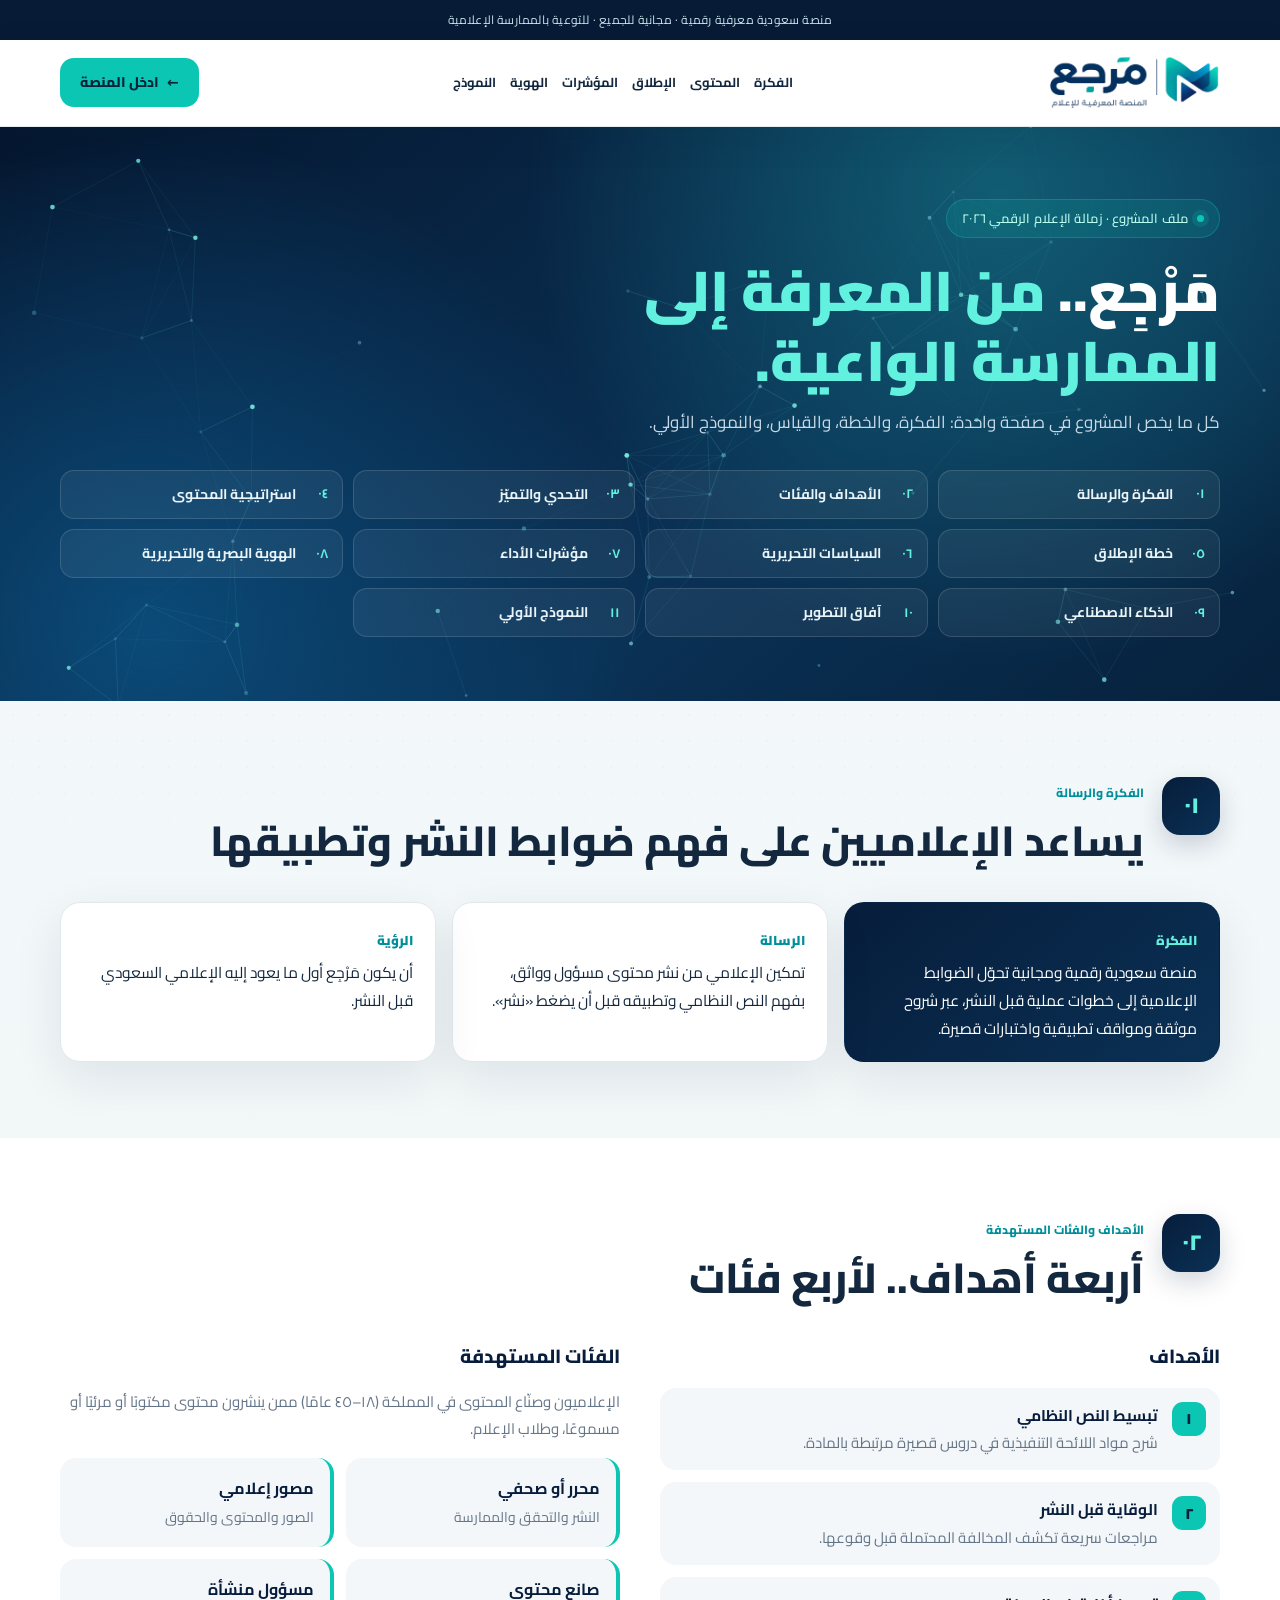
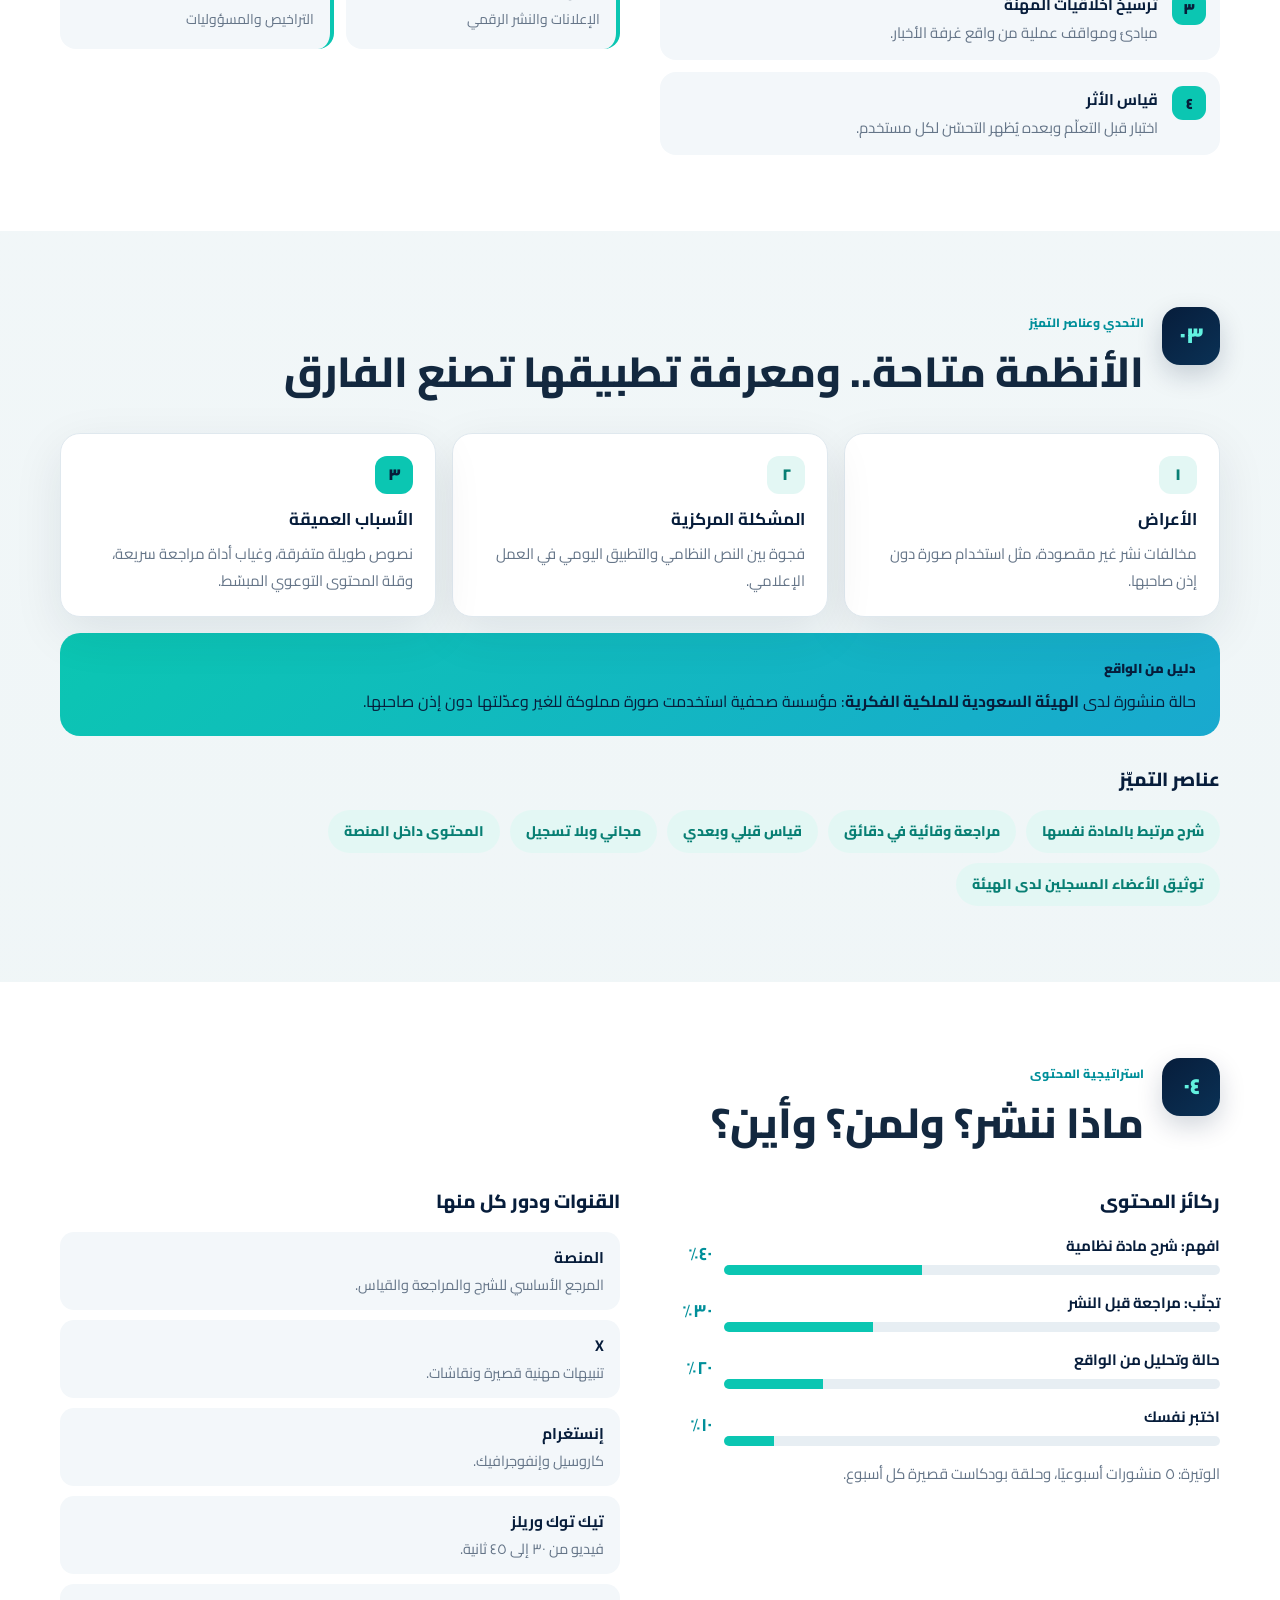
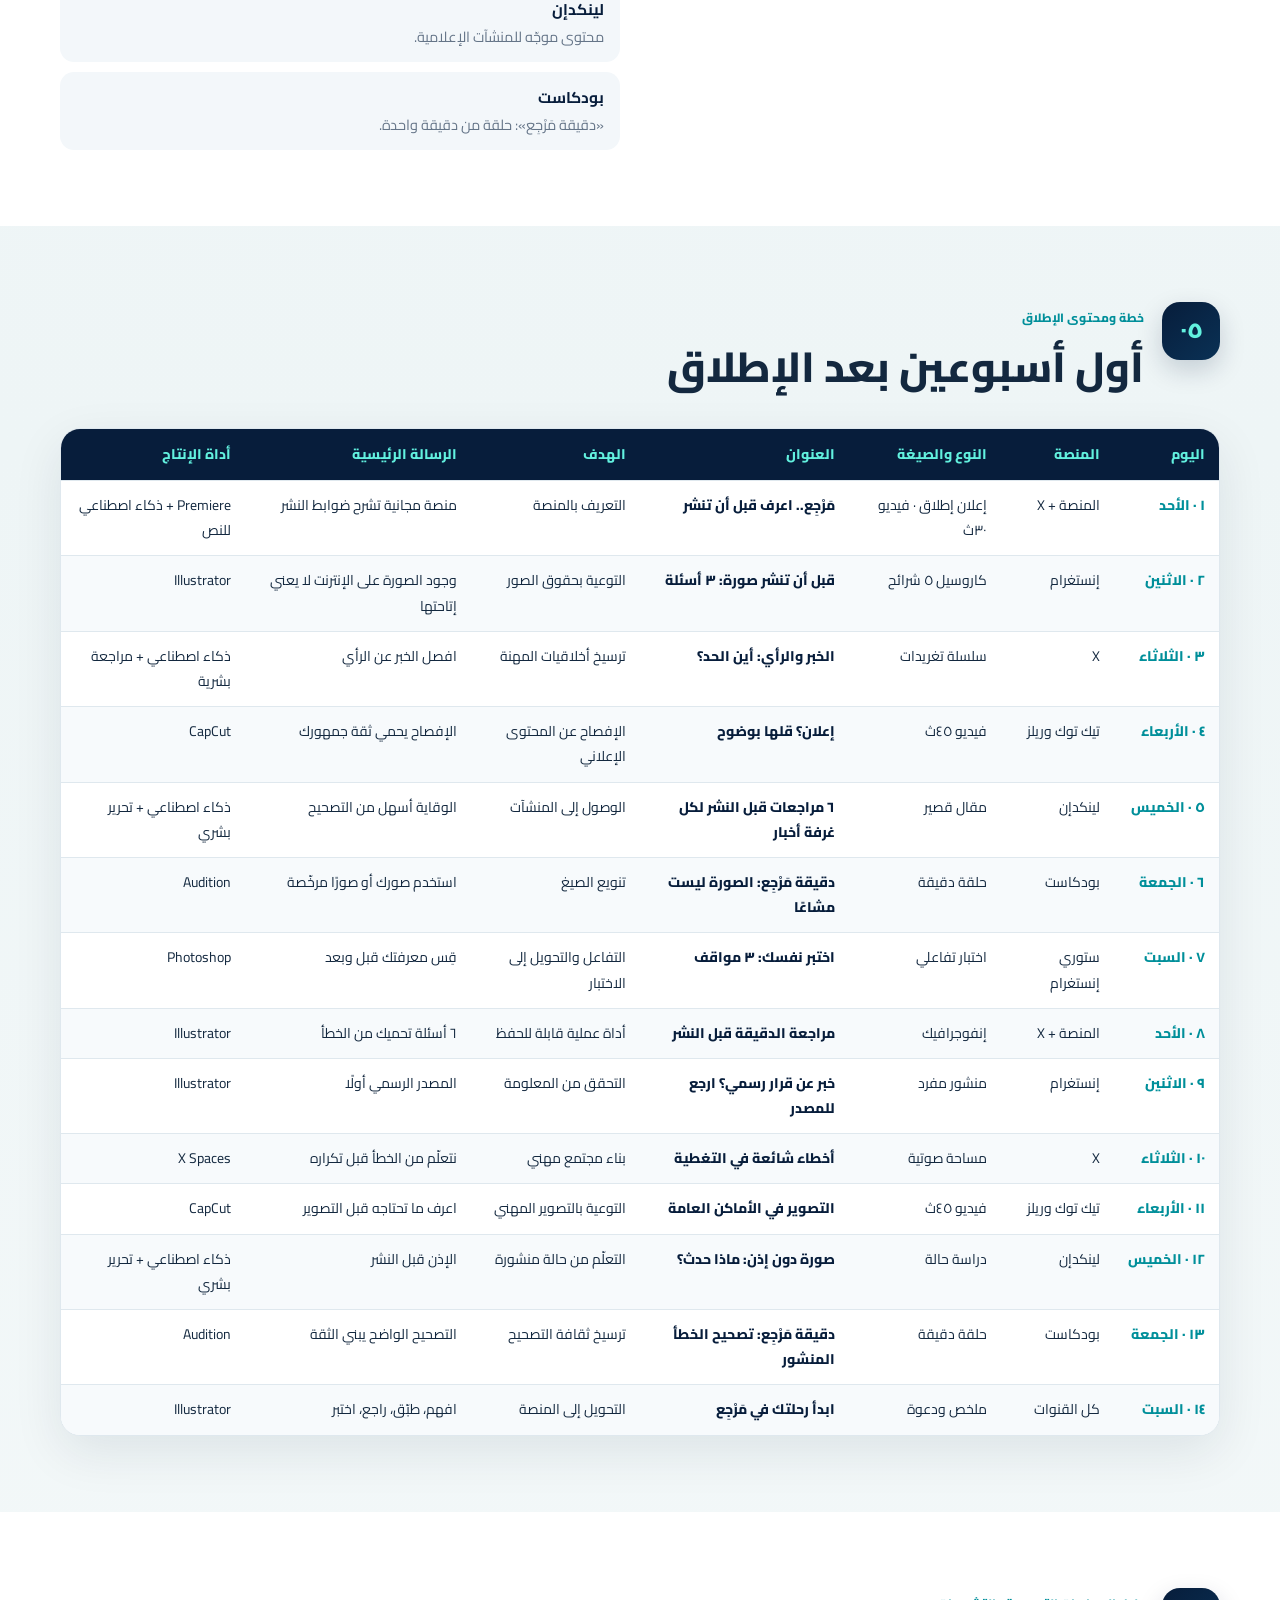
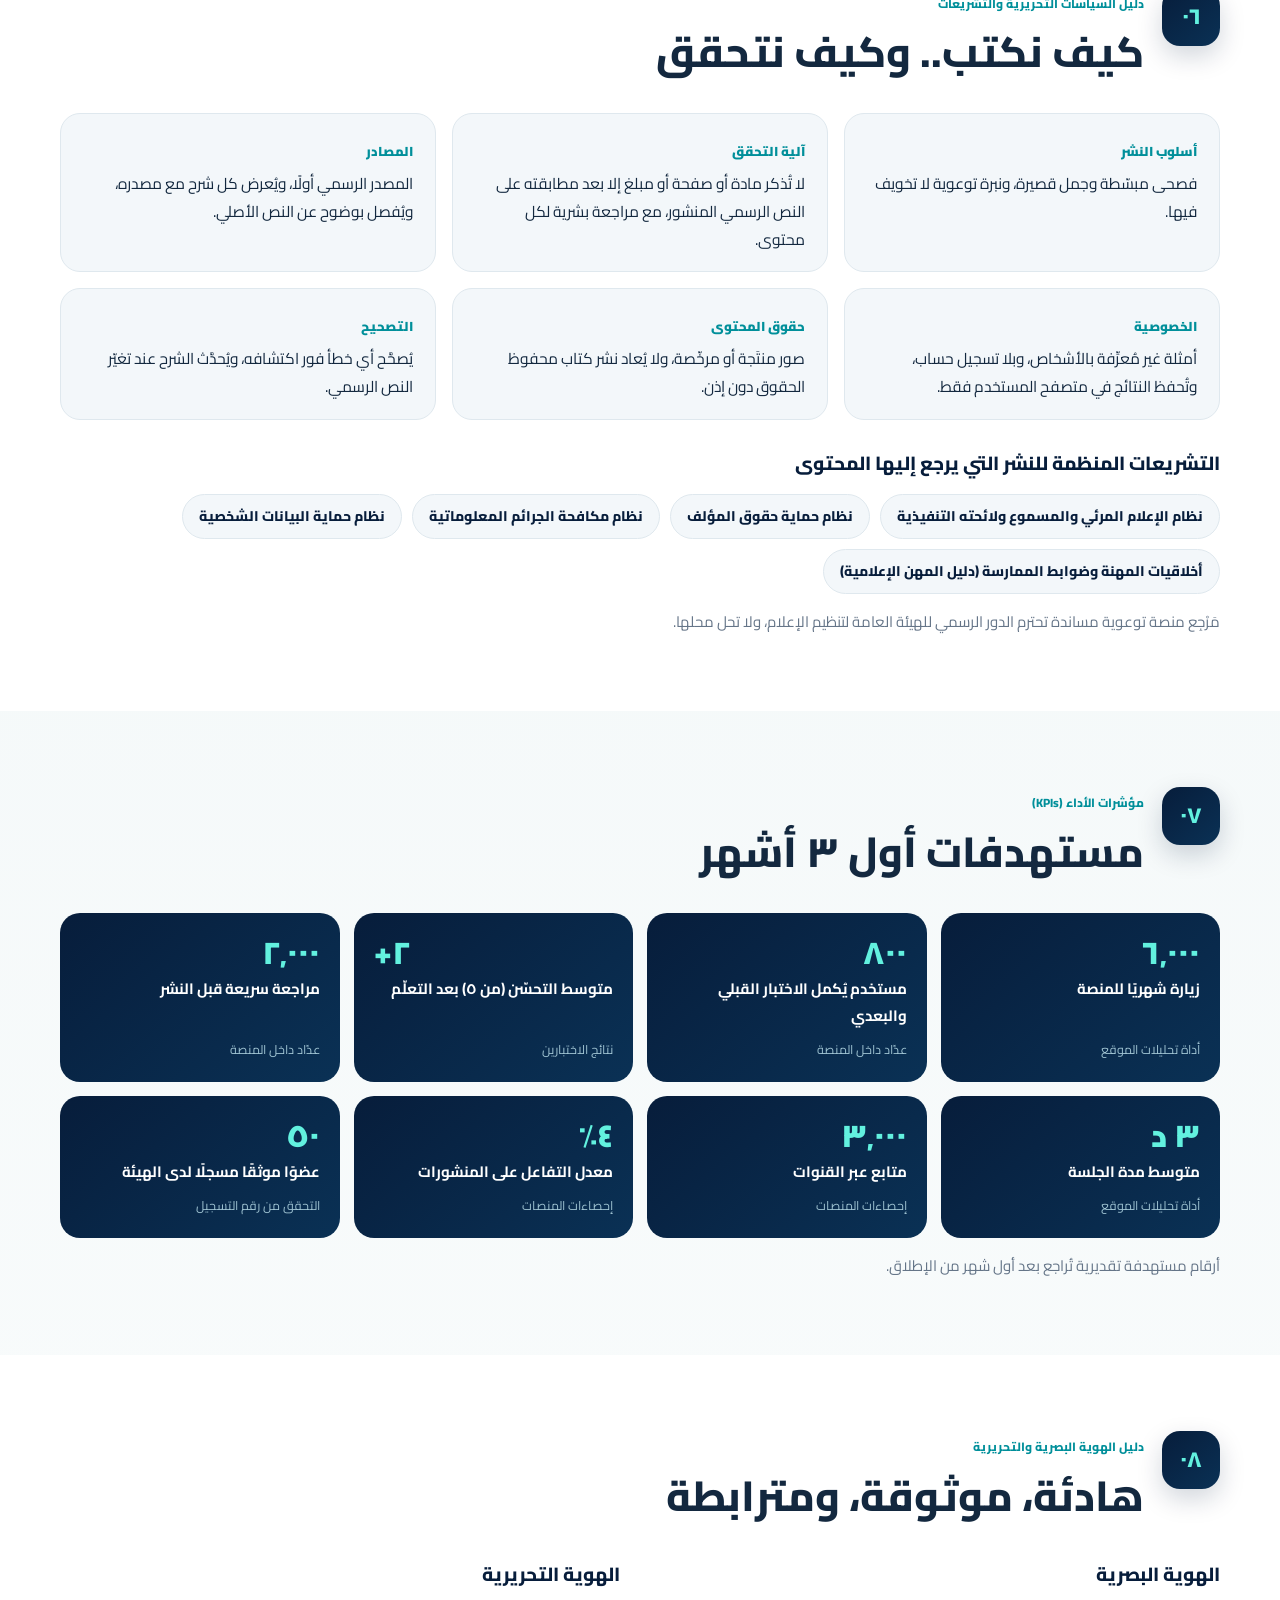
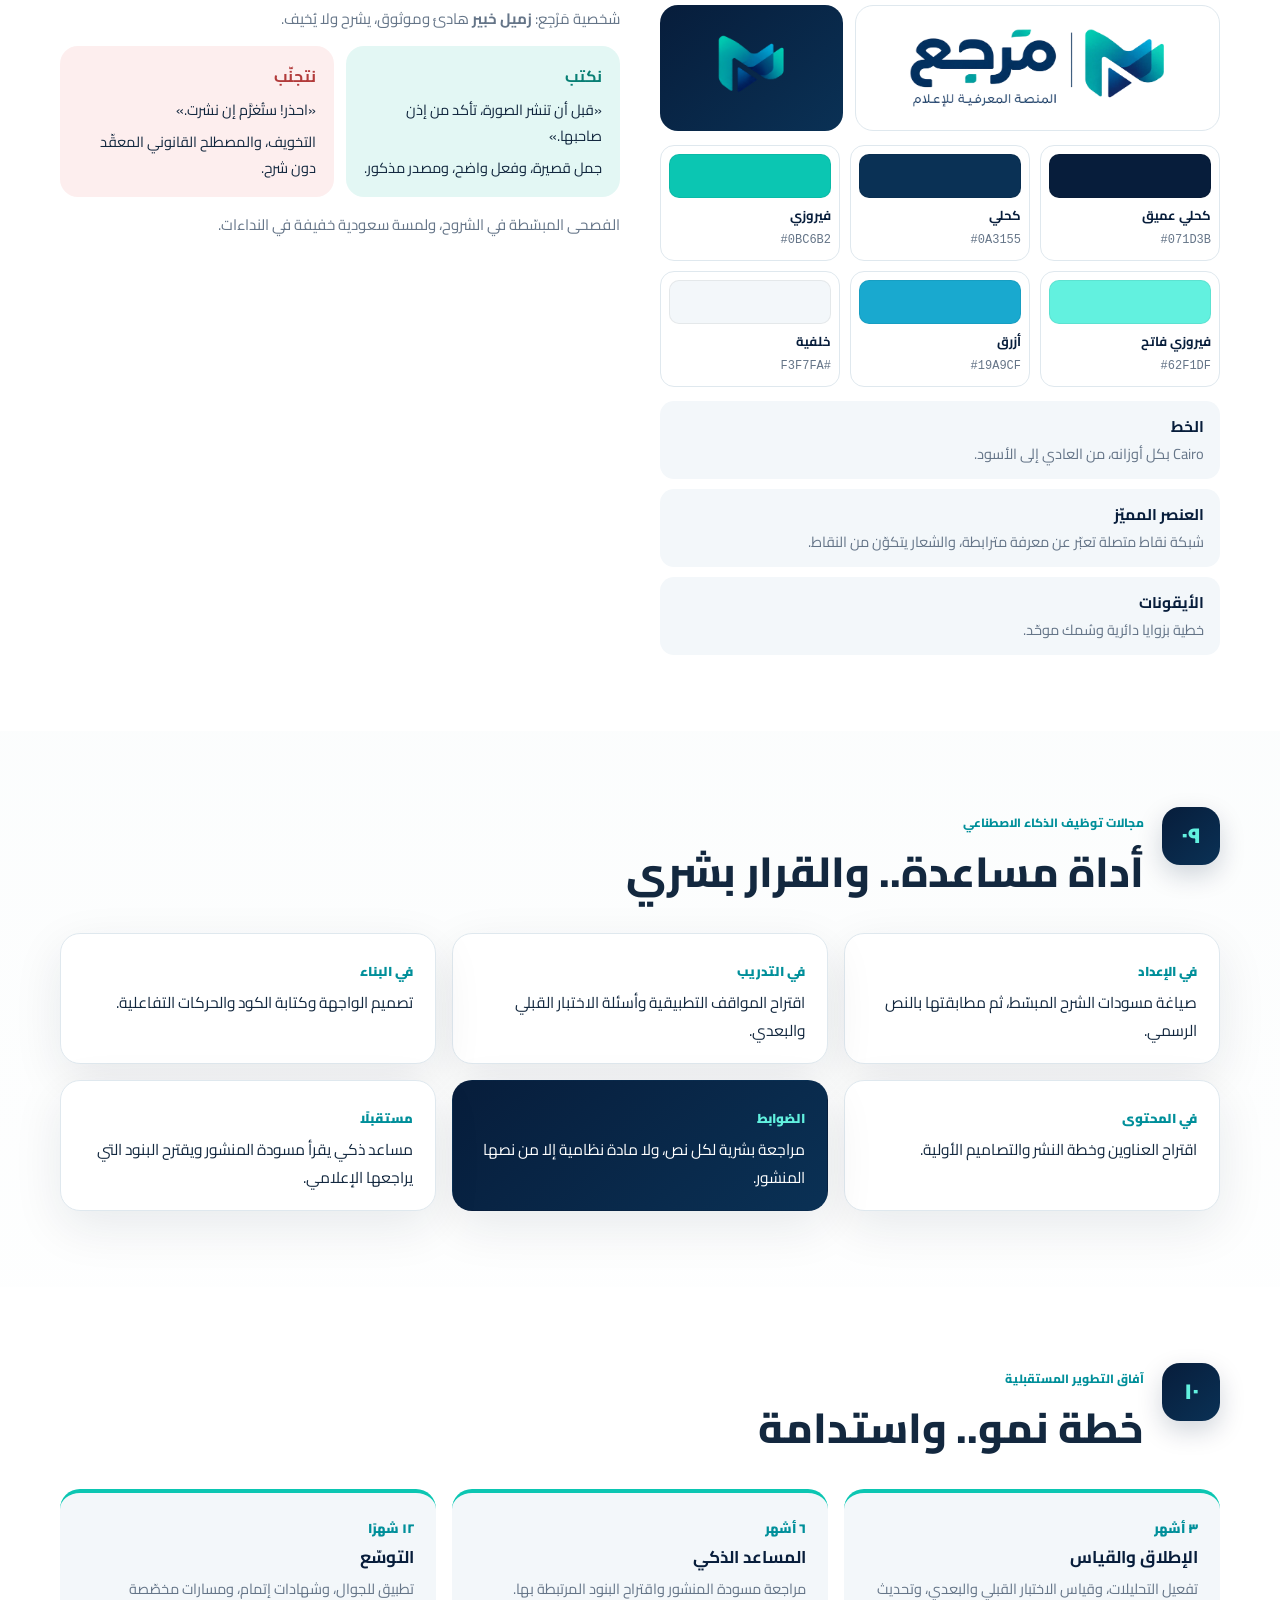
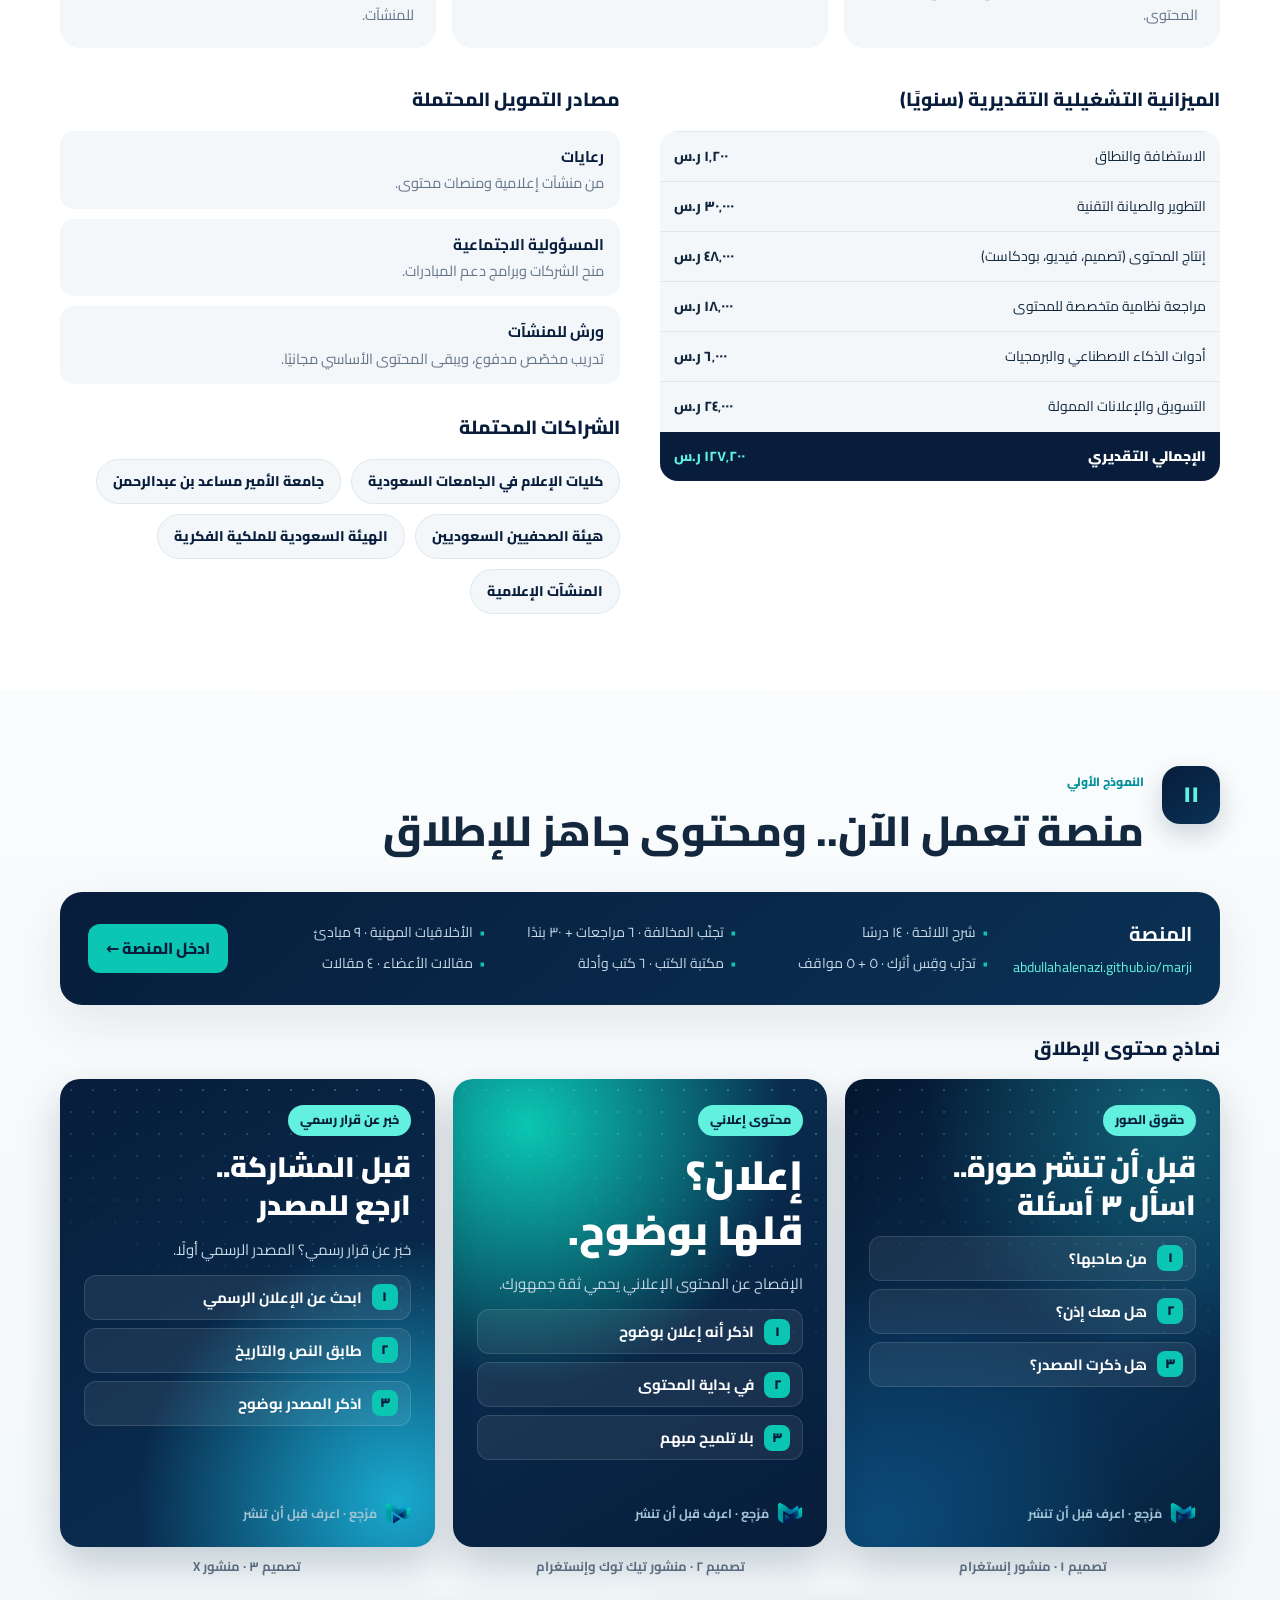
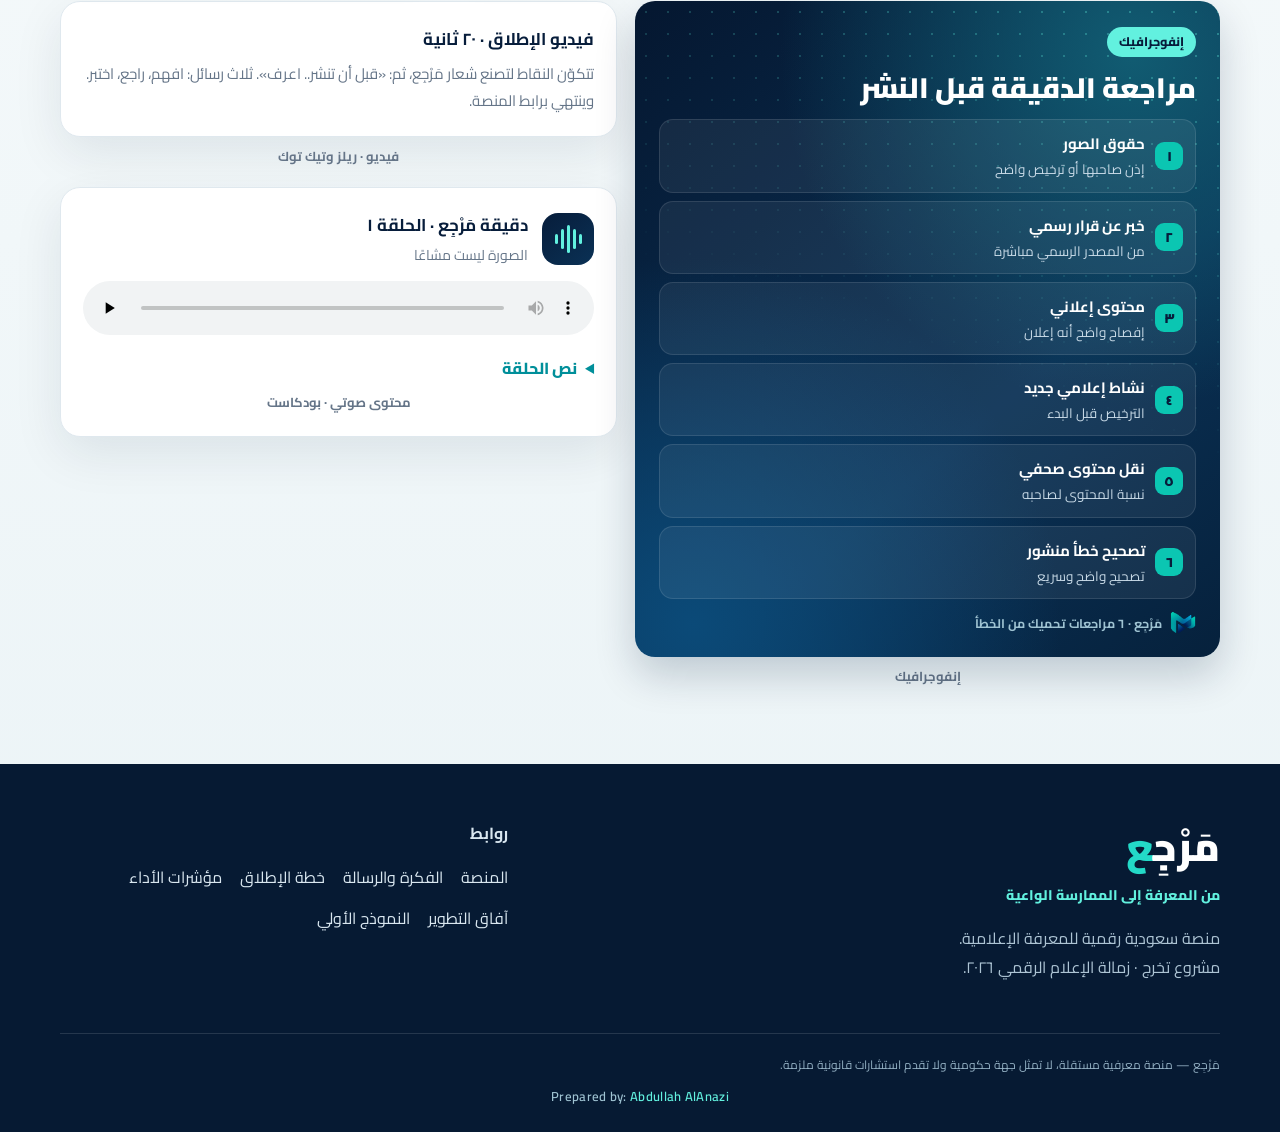
==== commit e7b19a02: "Update project.html" ====
--- a/project.html
+++ b/project.html
@@ -378,7 +378,7 @@
               </figure>
               <figure class="pj-audio">
                 <div class="pj-audio-head"><span class="pj-wave" aria-hidden="true"><i></i><i></i><i></i><i></i><i></i></span><div><b>دقيقة مَرْجِع · الحلقة ١</b><span>الصورة ليست مشاعًا</span></div></div>
-                <audio controls preload="none" data-src="assets/podcast-ep1.m4a" hidden></audio>
+                <audio controls preload="none" data-src="assets/WhatsApp%20Audio%202026-11-21%20at%206.20.17%20PM.mp4" hidden></audio>
                 <details class="pj-script">
                   <summary>نص الحلقة</summary>
                   <p>أهلًا بك في «دقيقة مَرْجِع». وجدت صورة مناسبة لخبرك على الإنترنت؟ قبل أن تنشرها، اسأل نفسك ثلاثة أسئلة: من صاحب الصورة؟ وهل معك إذن باستخدامها؟ وهل ذكرت المصدر بالطريقة الصحيحة؟</p>
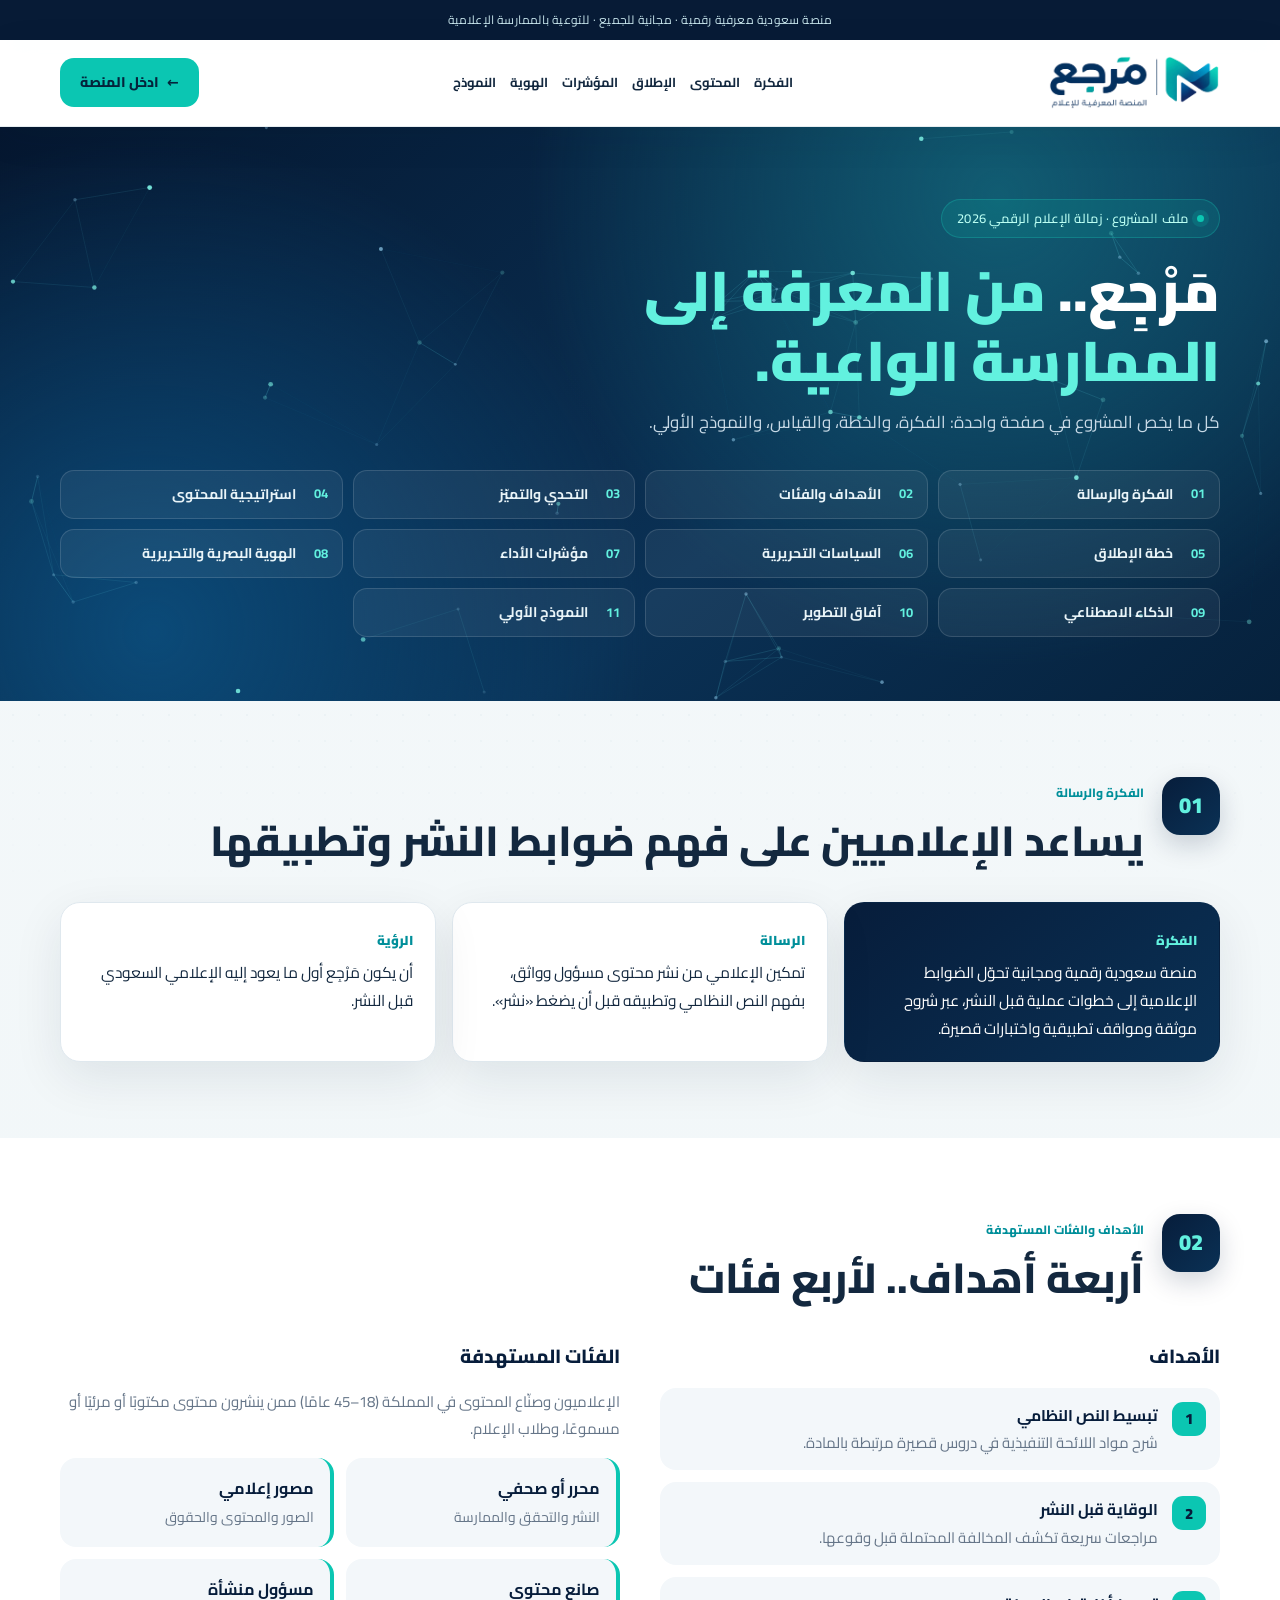
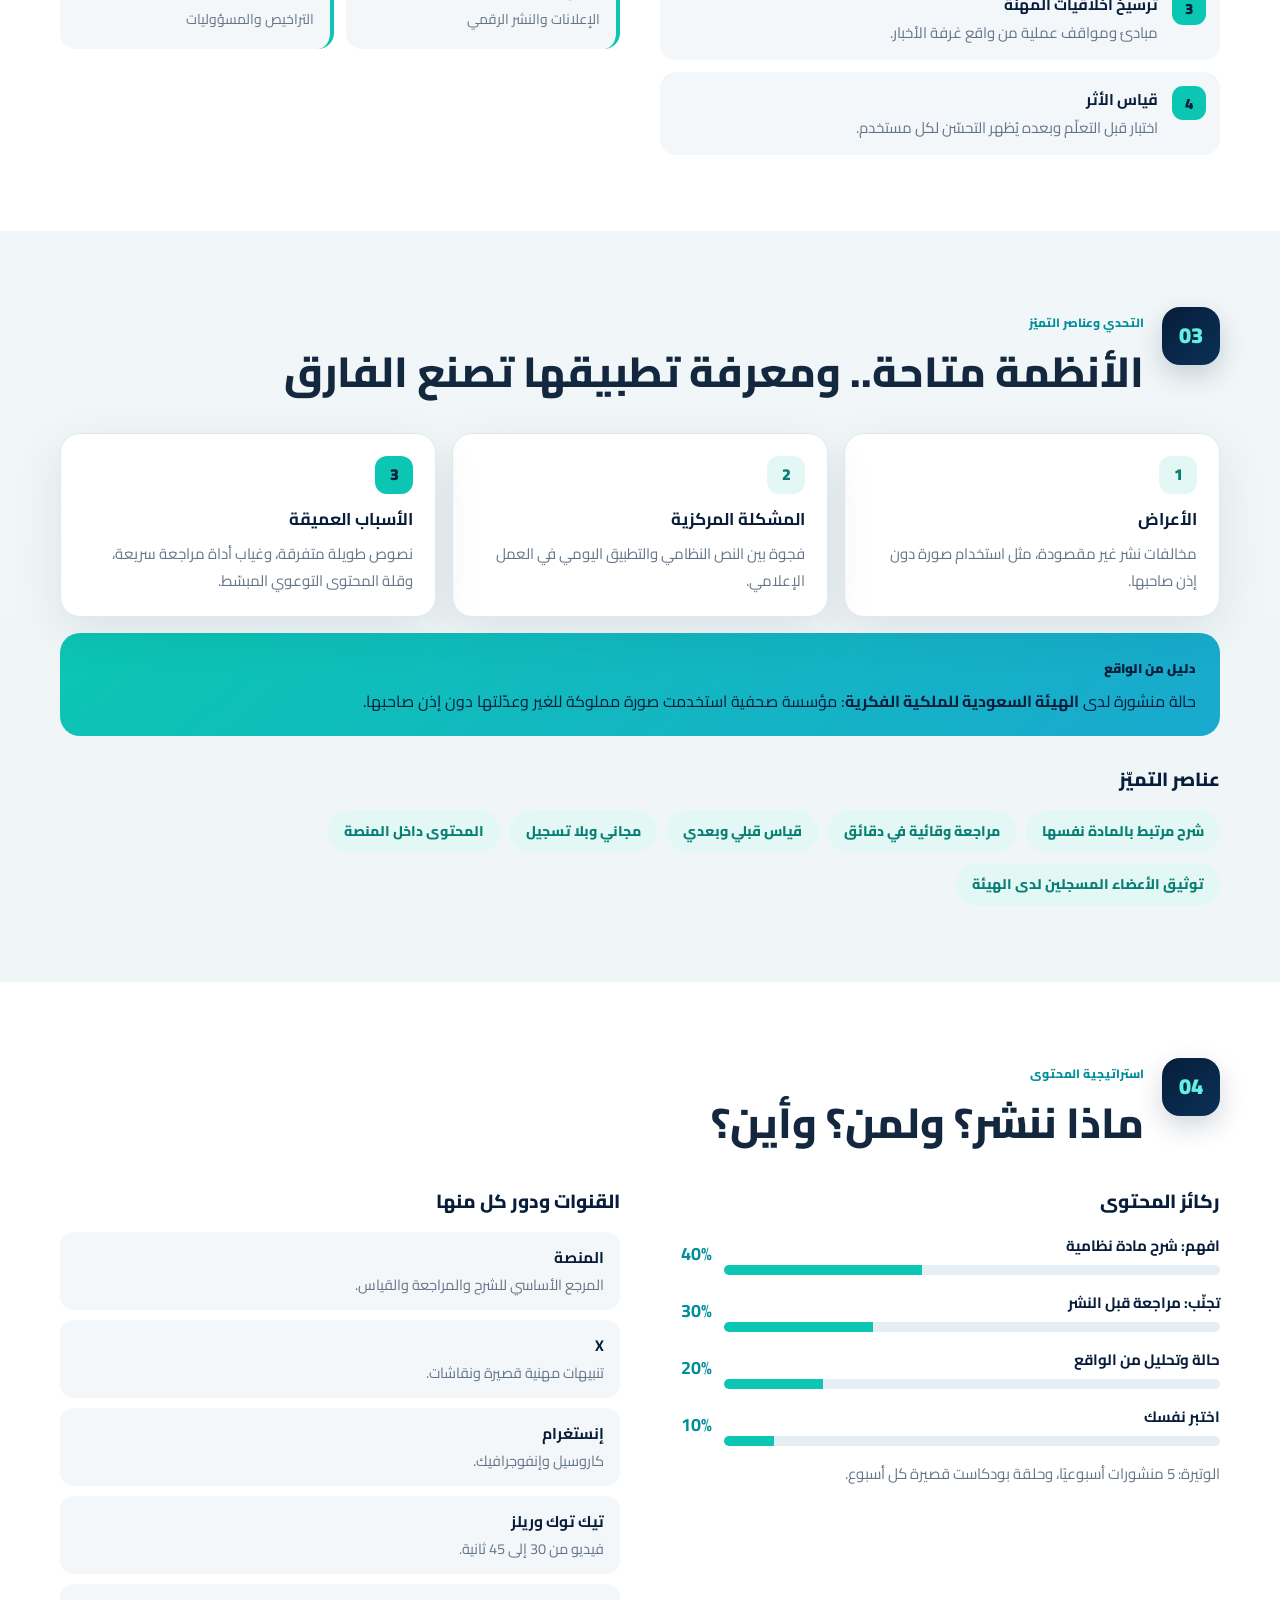
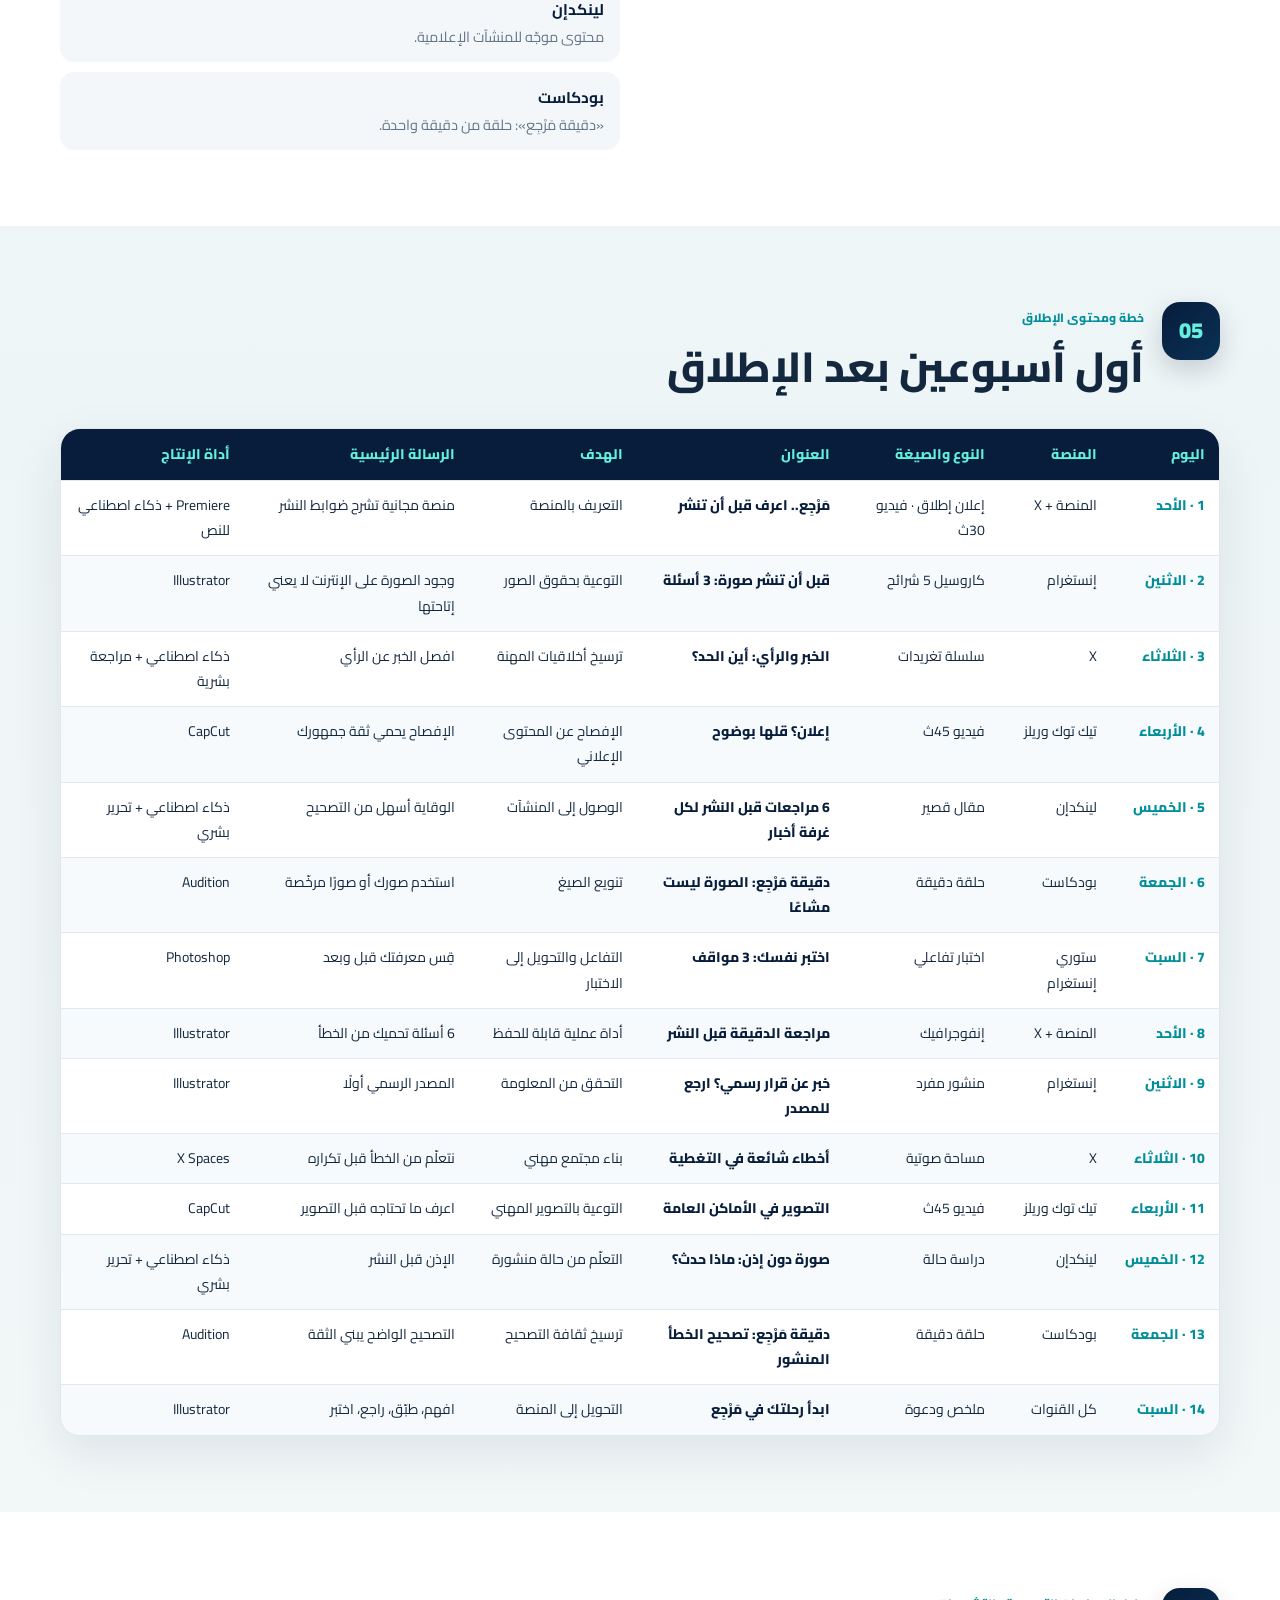
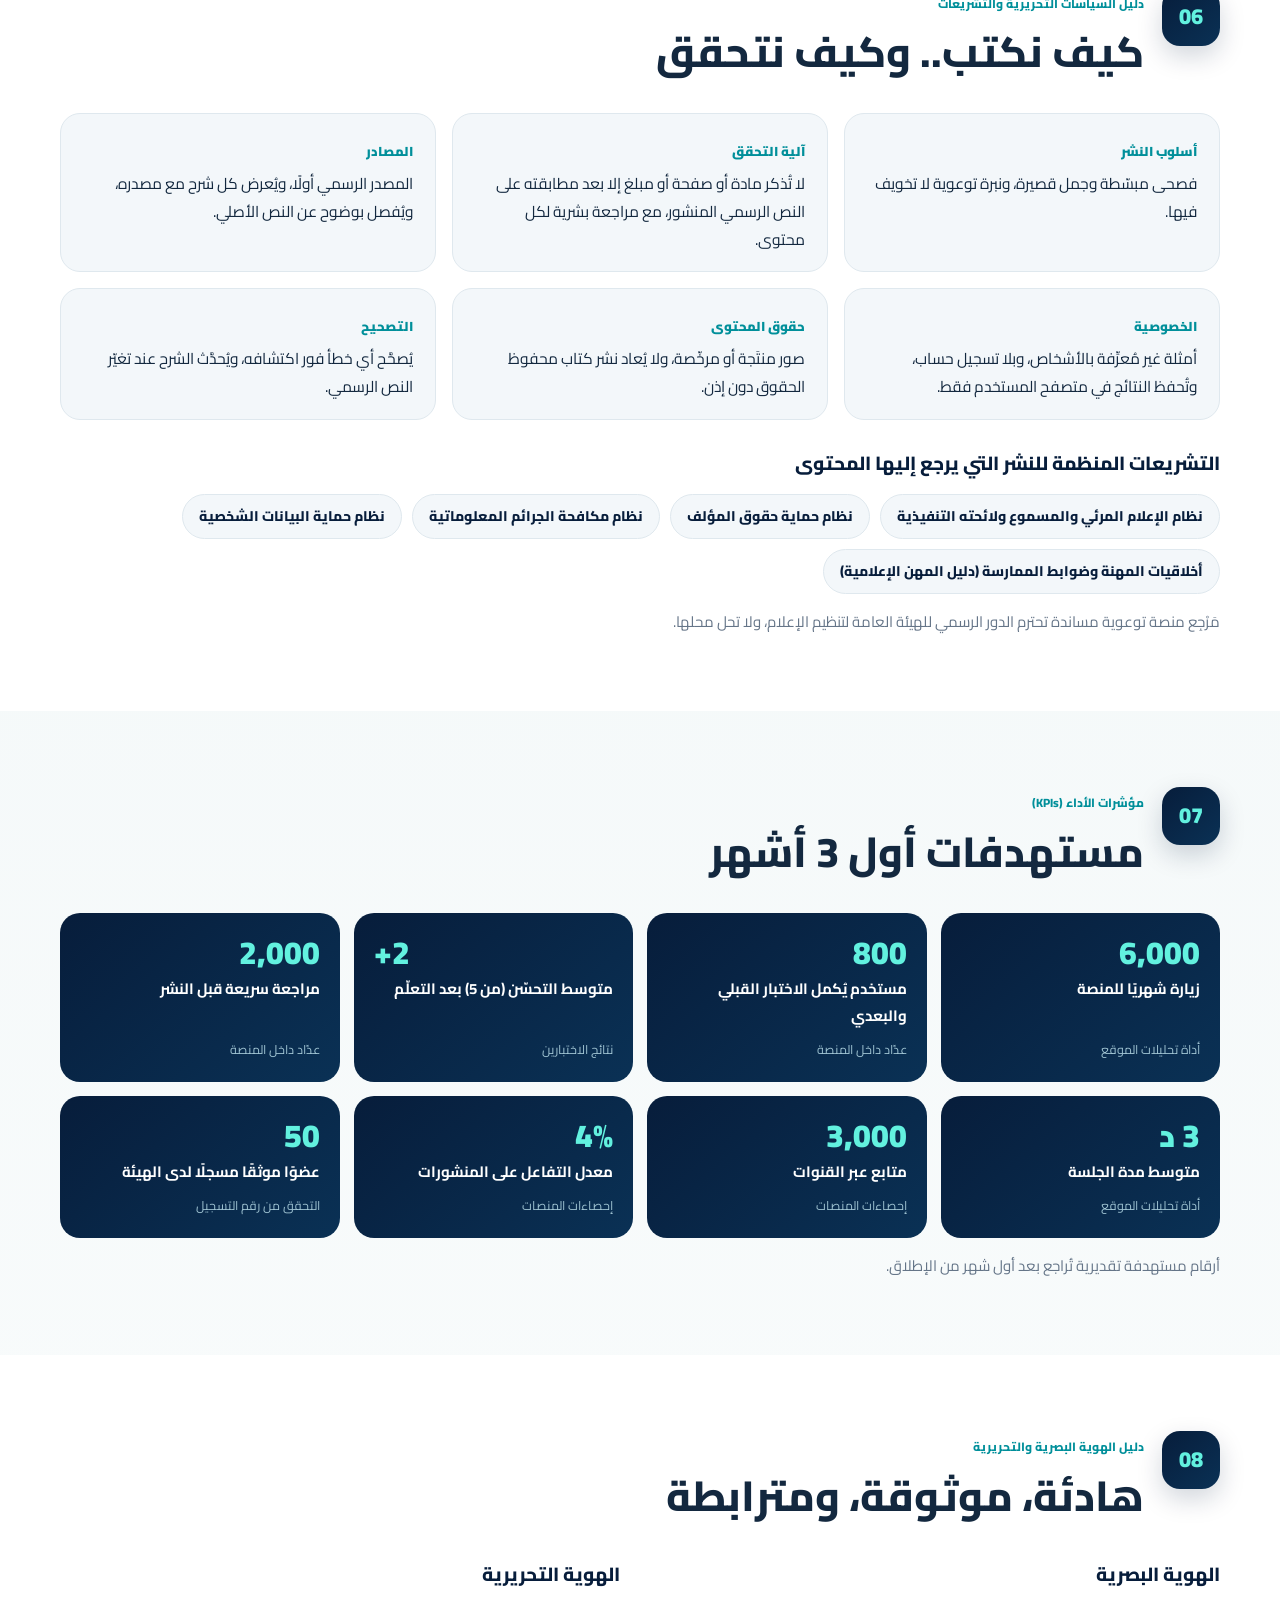
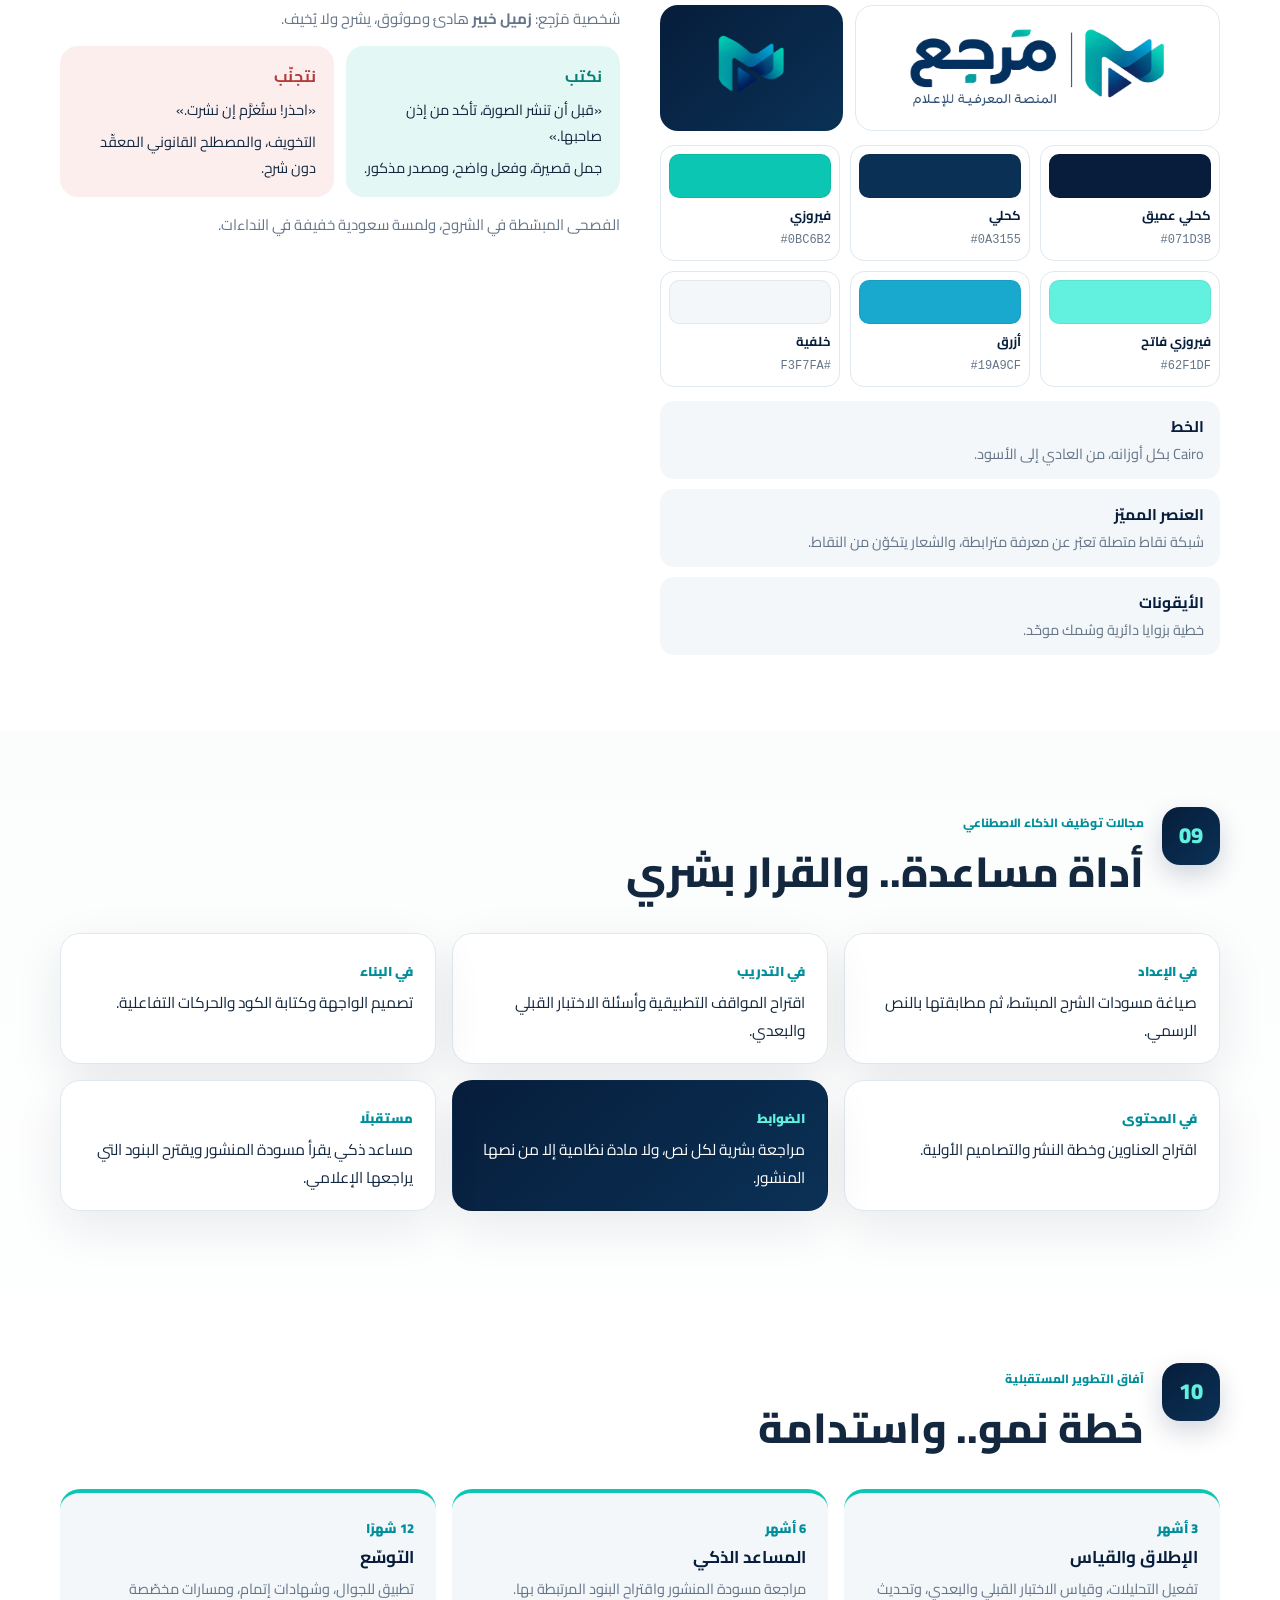
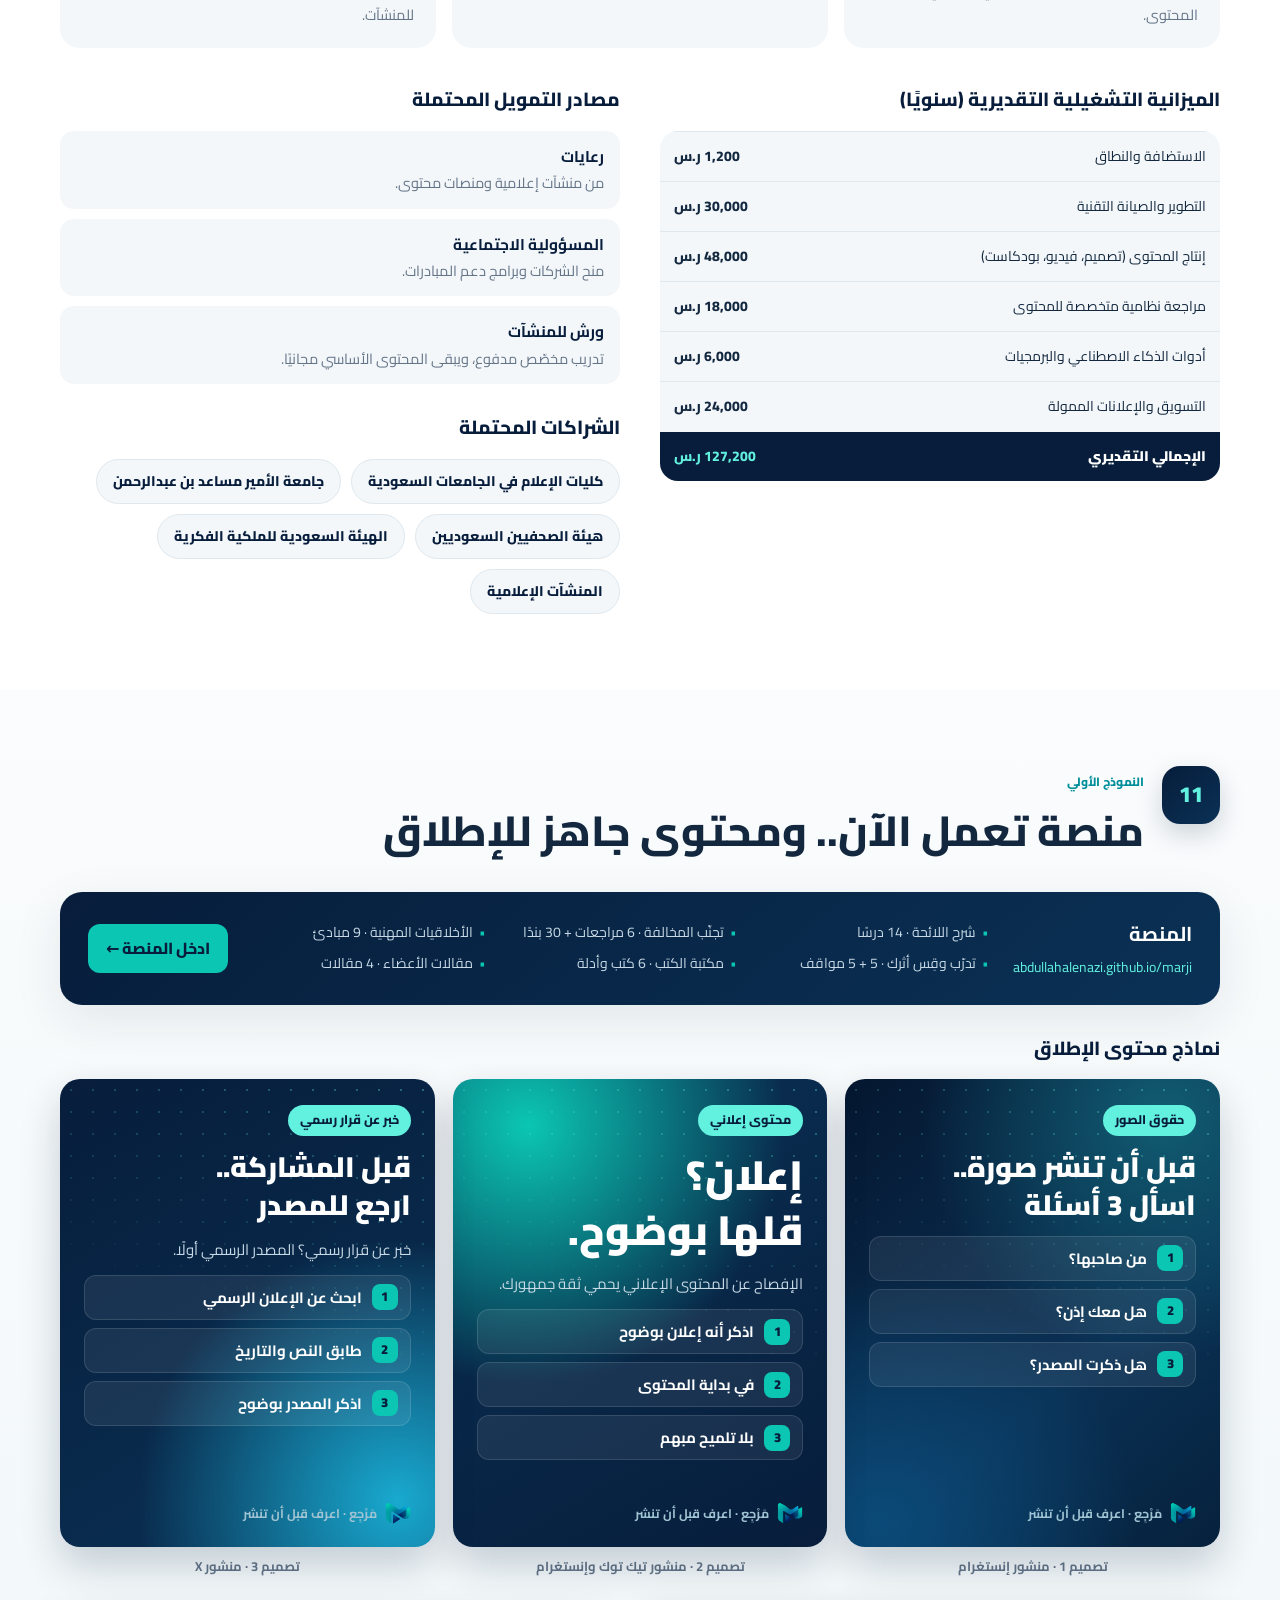
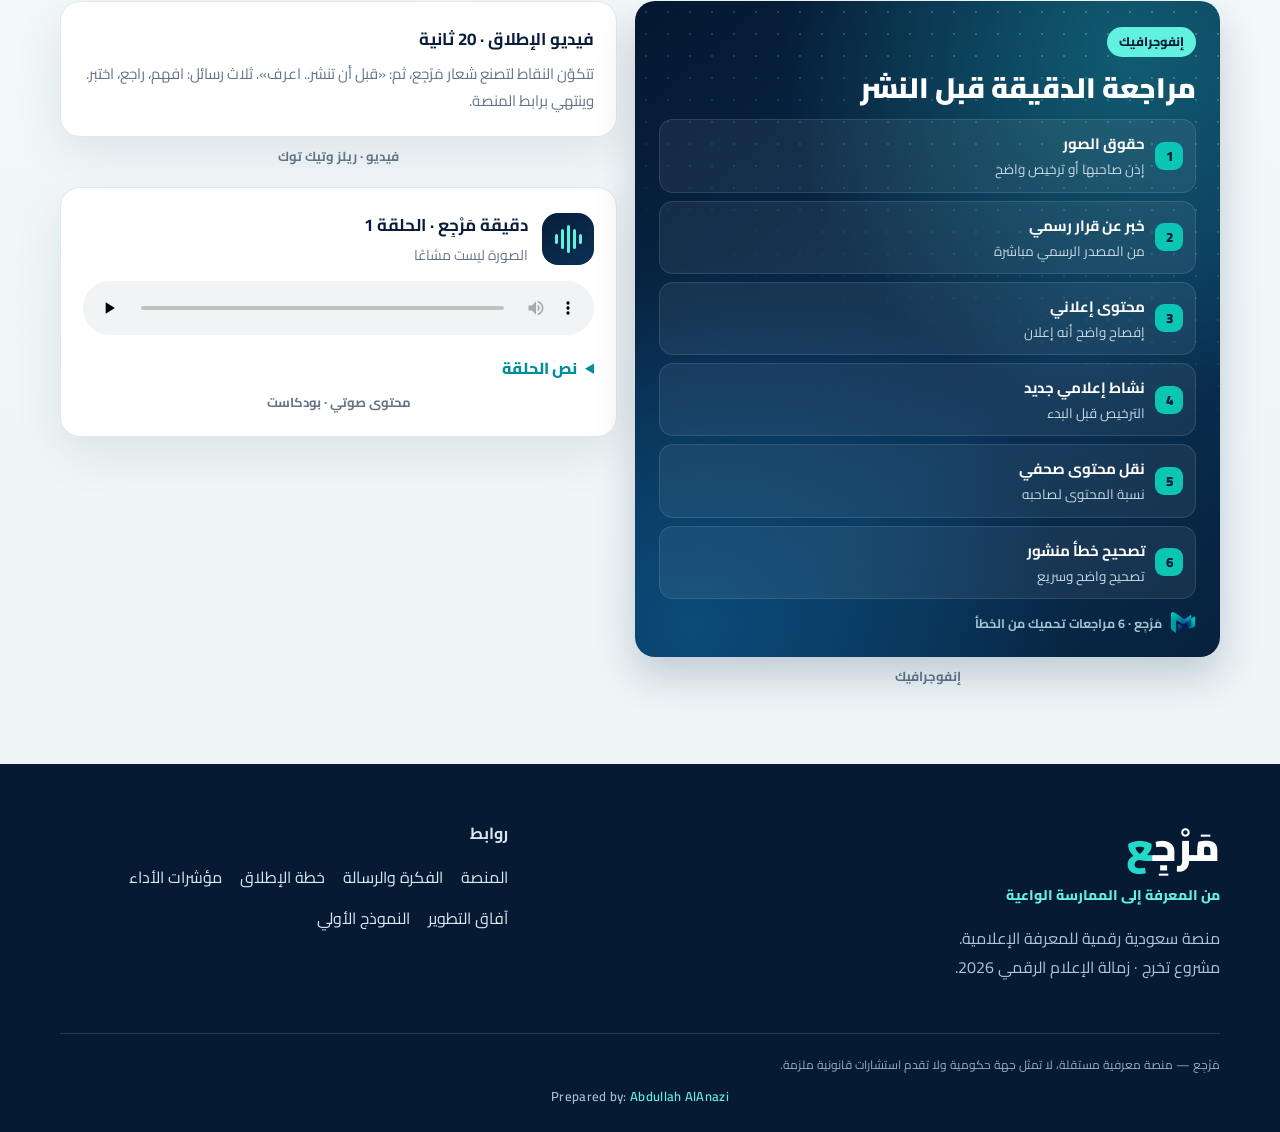
==== commit c78bebd5: "Update project.html" ====
--- a/project.html
+++ b/project.html
@@ -31,29 +31,29 @@
       <section class="hero pj-hero" id="top">
         <canvas aria-hidden="true" class="hero-net" id="heroNet"></canvas>
         <div class="wrap pj-hero-in">
-          <span class="eyebrow">ملف المشروع · زمالة الإعلام الرقمي ٢٠٢٦</span>
+          <span class="eyebrow">ملف المشروع · زمالة الإعلام الرقمي 2026</span>
           <h1>مَرْجِع.. <span>من المعرفة إلى الممارسة الواعية.</span></h1>
           <p>كل ما يخص المشروع في صفحة واحدة: الفكرة، والخطة، والقياس، والنموذج الأولي.</p>
           <nav aria-label="عناصر ملف المشروع" class="pj-index">
-            <a href="#p-idea"><b>٠١</b>الفكرة والرسالة</a>
-            <a href="#p-goals"><b>٠٢</b>الأهداف والفئات</a>
-            <a href="#p-challenge"><b>٠٣</b>التحدي والتميّز</a>
-            <a href="#p-strategy"><b>٠٤</b>استراتيجية المحتوى</a>
-            <a href="#p-launch"><b>٠٥</b>خطة الإطلاق</a>
-            <a href="#p-policy"><b>٠٦</b>السياسات التحريرية</a>
-            <a href="#p-kpi"><b>٠٧</b>مؤشرات الأداء</a>
-            <a href="#p-identity"><b>٠٨</b>الهوية البصرية والتحريرية</a>
-            <a href="#p-ai"><b>٠٩</b>الذكاء الاصطناعي</a>
-            <a href="#p-future"><b>١٠</b>آفاق التطوير</a>
-            <a href="#p-prototype"><b>١١</b>النموذج الأولي</a>
+            <a href="#p-idea"><b>01</b>الفكرة والرسالة</a>
+            <a href="#p-goals"><b>02</b>الأهداف والفئات</a>
+            <a href="#p-challenge"><b>03</b>التحدي والتميّز</a>
+            <a href="#p-strategy"><b>04</b>استراتيجية المحتوى</a>
+            <a href="#p-launch"><b>05</b>خطة الإطلاق</a>
+            <a href="#p-policy"><b>06</b>السياسات التحريرية</a>
+            <a href="#p-kpi"><b>07</b>مؤشرات الأداء</a>
+            <a href="#p-identity"><b>08</b>الهوية البصرية والتحريرية</a>
+            <a href="#p-ai"><b>09</b>الذكاء الاصطناعي</a>
+            <a href="#p-future"><b>10</b>آفاق التطوير</a>
+            <a href="#p-prototype"><b>11</b>النموذج الأولي</a>
           </nav>
         </div>
       </section>
 
-      <!-- ٠١ الفكرة والرسالة -->
+      <!-- 01 الفكرة والرسالة -->
       <section class="section pj-sec" id="p-idea">
         <div class="wrap">
-          <div class="pj-head"><span class="pj-num">٠١</span><div><span class="kicker">الفكرة والرسالة</span><h2>يساعد الإعلاميين على فهم ضوابط النشر وتطبيقها</h2></div></div>
+          <div class="pj-head"><span class="pj-num">01</span><div><span class="kicker">الفكرة والرسالة</span><h2>يساعد الإعلاميين على فهم ضوابط النشر وتطبيقها</h2></div></div>
           <div class="pj-grid3">
             <article class="pj-card pj-card--accent">
               <span class="pj-label">الفكرة</span>
@@ -71,10 +71,10 @@
         </div>
       </section>
 
-      <!-- ٠٢ الأهداف والفئات -->
+      <!-- 02 الأهداف والفئات -->
       <section class="section alt pj-sec" id="p-goals">
         <div class="wrap">
-          <div class="pj-head"><span class="pj-num">٠٢</span><div><span class="kicker">الأهداف والفئات المستهدفة</span><h2>أربعة أهداف.. لأربع فئات</h2></div></div>
+          <div class="pj-head"><span class="pj-num">02</span><div><span class="kicker">الأهداف والفئات المستهدفة</span><h2>أربعة أهداف.. لأربع فئات</h2></div></div>
           <div class="pj-split">
             <div>
               <h3 class="pj-h3">الأهداف</h3>
@@ -87,7 +87,7 @@
             </div>
             <div>
               <h3 class="pj-h3">الفئات المستهدفة</h3>
-              <p class="pj-note">الإعلاميون وصنّاع المحتوى في المملكة (١٨–٤٥ عامًا) ممن ينشرون محتوى مكتوبًا أو مرئيًا أو مسموعًا، وطلاب الإعلام.</p>
+              <p class="pj-note">الإعلاميون وصنّاع المحتوى في المملكة (18–45 عامًا) ممن ينشرون محتوى مكتوبًا أو مرئيًا أو مسموعًا، وطلاب الإعلام.</p>
               <div class="pj-aud">
                 <div><b>محرر أو صحفي</b><span>النشر والتحقق والممارسة</span></div>
                 <div><b>مصور إعلامي</b><span>الصور والمحتوى والحقوق</span></div>
@@ -99,14 +99,14 @@
         </div>
       </section>
 
-      <!-- ٠٣ التحدي والتميّز -->
+      <!-- 03 التحدي والتميّز -->
       <section class="section pj-sec" id="p-challenge">
         <div class="wrap">
-          <div class="pj-head"><span class="pj-num">٠٣</span><div><span class="kicker">التحدي وعناصر التميّز</span><h2>الأنظمة متاحة.. ومعرفة تطبيقها تصنع الفارق</h2></div></div>
+          <div class="pj-head"><span class="pj-num">03</span><div><span class="kicker">التحدي وعناصر التميّز</span><h2>الأنظمة متاحة.. ومعرفة تطبيقها تصنع الفارق</h2></div></div>
           <div class="pj-levels">
-            <div><span>١</span><b>الأعراض</b><p>مخالفات نشر غير مقصودة، مثل استخدام صورة دون إذن صاحبها.</p></div>
-            <div><span>٢</span><b>المشكلة المركزية</b><p>فجوة بين النص النظامي والتطبيق اليومي في العمل الإعلامي.</p></div>
-            <div><span>٣</span><b>الأسباب العميقة</b><p>نصوص طويلة متفرقة، وغياب أداة مراجعة سريعة، وقلة المحتوى التوعوي المبسّط.</p></div>
+            <div><span>1</span><b>الأعراض</b><p>مخالفات نشر غير مقصودة، مثل استخدام صورة دون إذن صاحبها.</p></div>
+            <div><span>2</span><b>المشكلة المركزية</b><p>فجوة بين النص النظامي والتطبيق اليومي في العمل الإعلامي.</p></div>
+            <div><span>3</span><b>الأسباب العميقة</b><p>نصوص طويلة متفرقة، وغياب أداة مراجعة سريعة، وقلة المحتوى التوعوي المبسّط.</p></div>
           </div>
           <div class="pj-evidence">
             <span class="pj-label">دليل من الواقع</span>
@@ -119,20 +119,20 @@
         </div>
       </section>
 
-      <!-- ٠٤ استراتيجية المحتوى -->
+      <!-- 04 استراتيجية المحتوى -->
       <section class="section alt pj-sec" id="p-strategy">
         <div class="wrap">
-          <div class="pj-head"><span class="pj-num">٠٤</span><div><span class="kicker">استراتيجية المحتوى</span><h2>ماذا ننشر؟ ولمن؟ وأين؟</h2></div></div>
+          <div class="pj-head"><span class="pj-num">04</span><div><span class="kicker">استراتيجية المحتوى</span><h2>ماذا ننشر؟ ولمن؟ وأين؟</h2></div></div>
           <div class="pj-split">
             <div>
               <h3 class="pj-h3">ركائز المحتوى</h3>
               <div class="pj-bars">
-                <div><span>افهم: شرح مادة نظامية</span><i style="--w: 40%"></i><b>٤٠٪</b></div>
-                <div><span>تجنّب: مراجعة قبل النشر</span><i style="--w: 30%"></i><b>٣٠٪</b></div>
-                <div><span>حالة وتحليل من الواقع</span><i style="--w: 20%"></i><b>٢٠٪</b></div>
-                <div><span>اختبر نفسك</span><i style="--w: 10%"></i><b>١٠٪</b></div>
-              </div>
-              <p class="pj-note">الوتيرة: ٥ منشورات أسبوعيًا، وحلقة بودكاست قصيرة كل أسبوع.</p>
+                <div><span>افهم: شرح مادة نظامية</span><i style="--w: 40%"></i><b>40%</b></div>
+                <div><span>تجنّب: مراجعة قبل النشر</span><i style="--w: 30%"></i><b>30%</b></div>
+                <div><span>حالة وتحليل من الواقع</span><i style="--w: 20%"></i><b>20%</b></div>
+                <div><span>اختبر نفسك</span><i style="--w: 10%"></i><b>10%</b></div>
+              </div>
+              <p class="pj-note">الوتيرة: 5 منشورات أسبوعيًا، وحلقة بودكاست قصيرة كل أسبوع.</p>
             </div>
             <div>
               <h3 class="pj-h3">القنوات ودور كل منها</h3>
@@ -140,7 +140,7 @@
                 <li><b>المنصة</b>المرجع الأساسي للشرح والمراجعة والقياس.</li>
                 <li><b>X</b>تنبيهات مهنية قصيرة ونقاشات.</li>
                 <li><b>إنستغرام</b>كاروسيل وإنفوجرافيك.</li>
-                <li><b>تيك توك وريلز</b>فيديو من ٣٠ إلى ٤٥ ثانية.</li>
+                <li><b>تيك توك وريلز</b>فيديو من 30 إلى 45 ثانية.</li>
                 <li><b>لينكدإن</b>محتوى موجّه للمنشآت الإعلامية.</li>
                 <li><b>بودكاست</b>«دقيقة مَرْجِع»: حلقة من دقيقة واحدة.</li>
               </ul>
@@ -149,40 +149,40 @@
         </div>
       </section>
 
-      <!-- ٠٥ خطة الإطلاق -->
+      <!-- 05 خطة الإطلاق -->
       <section class="section pj-sec" id="p-launch">
         <div class="wrap">
-          <div class="pj-head"><span class="pj-num">٠٥</span><div><span class="kicker">خطة ومحتوى الإطلاق</span><h2>أول أسبوعين بعد الإطلاق</h2></div></div>
+          <div class="pj-head"><span class="pj-num">05</span><div><span class="kicker">خطة ومحتوى الإطلاق</span><h2>أول أسبوعين بعد الإطلاق</h2></div></div>
           <div class="pj-table-wrap">
             <table class="pj-table pj-launch">
               <thead>
                 <tr><th>اليوم</th><th>المنصة</th><th>النوع والصيغة</th><th>العنوان</th><th>الهدف</th><th>الرسالة الرئيسية</th><th>أداة الإنتاج</th></tr>
               </thead>
               <tbody>
-                <tr><td data-h="اليوم">١ · الأحد</td><td data-h="المنصة">المنصة + X</td><td data-h="النوع">إعلان إطلاق · فيديو ٣٠ث</td><td data-h="العنوان">مَرْجِع.. اعرف قبل أن تنشر</td><td data-h="الهدف">التعريف بالمنصة</td><td data-h="الرسالة">منصة مجانية تشرح ضوابط النشر</td><td data-h="الأداة">Premiere + ذكاء اصطناعي للنص</td></tr>
-                <tr><td data-h="اليوم">٢ · الاثنين</td><td data-h="المنصة">إنستغرام</td><td data-h="النوع">كاروسيل ٥ شرائح</td><td data-h="العنوان">قبل أن تنشر صورة: ٣ أسئلة</td><td data-h="الهدف">التوعية بحقوق الصور</td><td data-h="الرسالة">وجود الصورة على الإنترنت لا يعني إتاحتها</td><td data-h="الأداة">Illustrator</td></tr>
-                <tr><td data-h="اليوم">٣ · الثلاثاء</td><td data-h="المنصة">X</td><td data-h="النوع">سلسلة تغريدات</td><td data-h="العنوان">الخبر والرأي: أين الحد؟</td><td data-h="الهدف">ترسيخ أخلاقيات المهنة</td><td data-h="الرسالة">افصل الخبر عن الرأي</td><td data-h="الأداة">ذكاء اصطناعي + مراجعة بشرية</td></tr>
-                <tr><td data-h="اليوم">٤ · الأربعاء</td><td data-h="المنصة">تيك توك وريلز</td><td data-h="النوع">فيديو ٤٥ث</td><td data-h="العنوان">إعلان؟ قلها بوضوح</td><td data-h="الهدف">الإفصاح عن المحتوى الإعلاني</td><td data-h="الرسالة">الإفصاح يحمي ثقة جمهورك</td><td data-h="الأداة">CapCut</td></tr>
-                <tr><td data-h="اليوم">٥ · الخميس</td><td data-h="المنصة">لينكدإن</td><td data-h="النوع">مقال قصير</td><td data-h="العنوان">٦ مراجعات قبل النشر لكل غرفة أخبار</td><td data-h="الهدف">الوصول إلى المنشآت</td><td data-h="الرسالة">الوقاية أسهل من التصحيح</td><td data-h="الأداة">ذكاء اصطناعي + تحرير بشري</td></tr>
-                <tr><td data-h="اليوم">٦ · الجمعة</td><td data-h="المنصة">بودكاست</td><td data-h="النوع">حلقة دقيقة</td><td data-h="العنوان">دقيقة مَرْجِع: الصورة ليست مشاعًا</td><td data-h="الهدف">تنويع الصيغ</td><td data-h="الرسالة">استخدم صورك أو صورًا مرخّصة</td><td data-h="الأداة">Audition</td></tr>
-                <tr><td data-h="اليوم">٧ · السبت</td><td data-h="المنصة">ستوري إنستغرام</td><td data-h="النوع">اختبار تفاعلي</td><td data-h="العنوان">اختبر نفسك: ٣ مواقف</td><td data-h="الهدف">التفاعل والتحويل إلى الاختبار</td><td data-h="الرسالة">قِس معرفتك قبل وبعد</td><td data-h="الأداة">Photoshop</td></tr>
-                <tr><td data-h="اليوم">٨ · الأحد</td><td data-h="المنصة">المنصة + X</td><td data-h="النوع">إنفوجرافيك</td><td data-h="العنوان">مراجعة الدقيقة قبل النشر</td><td data-h="الهدف">أداة عملية قابلة للحفظ</td><td data-h="الرسالة">٦ أسئلة تحميك من الخطأ</td><td data-h="الأداة">Illustrator</td></tr>
-                <tr><td data-h="اليوم">٩ · الاثنين</td><td data-h="المنصة">إنستغرام</td><td data-h="النوع">منشور مفرد</td><td data-h="العنوان">خبر عن قرار رسمي؟ ارجع للمصدر</td><td data-h="الهدف">التحقق من المعلومة</td><td data-h="الرسالة">المصدر الرسمي أولًا</td><td data-h="الأداة">Illustrator</td></tr>
-                <tr><td data-h="اليوم">١٠ · الثلاثاء</td><td data-h="المنصة">X</td><td data-h="النوع">مساحة صوتية</td><td data-h="العنوان">أخطاء شائعة في التغطية</td><td data-h="الهدف">بناء مجتمع مهني</td><td data-h="الرسالة">نتعلّم من الخطأ قبل تكراره</td><td data-h="الأداة">X Spaces</td></tr>
-                <tr><td data-h="اليوم">١١ · الأربعاء</td><td data-h="المنصة">تيك توك وريلز</td><td data-h="النوع">فيديو ٤٥ث</td><td data-h="العنوان">التصوير في الأماكن العامة</td><td data-h="الهدف">التوعية بالتصوير المهني</td><td data-h="الرسالة">اعرف ما تحتاجه قبل التصوير</td><td data-h="الأداة">CapCut</td></tr>
-                <tr><td data-h="اليوم">١٢ · الخميس</td><td data-h="المنصة">لينكدإن</td><td data-h="النوع">دراسة حالة</td><td data-h="العنوان">صورة دون إذن: ماذا حدث؟</td><td data-h="الهدف">التعلّم من حالة منشورة</td><td data-h="الرسالة">الإذن قبل النشر</td><td data-h="الأداة">ذكاء اصطناعي + تحرير بشري</td></tr>
-                <tr><td data-h="اليوم">١٣ · الجمعة</td><td data-h="المنصة">بودكاست</td><td data-h="النوع">حلقة دقيقة</td><td data-h="العنوان">دقيقة مَرْجِع: تصحيح الخطأ المنشور</td><td data-h="الهدف">ترسيخ ثقافة التصحيح</td><td data-h="الرسالة">التصحيح الواضح يبني الثقة</td><td data-h="الأداة">Audition</td></tr>
-                <tr><td data-h="اليوم">١٤ · السبت</td><td data-h="المنصة">كل القنوات</td><td data-h="النوع">ملخص ودعوة</td><td data-h="العنوان">ابدأ رحلتك في مَرْجِع</td><td data-h="الهدف">التحويل إلى المنصة</td><td data-h="الرسالة">افهم، طبّق، راجع، اختبر</td><td data-h="الأداة">Illustrator</td></tr>
+                <tr><td data-h="اليوم">1 · الأحد</td><td data-h="المنصة">المنصة + X</td><td data-h="النوع">إعلان إطلاق · فيديو 30ث</td><td data-h="العنوان">مَرْجِع.. اعرف قبل أن تنشر</td><td data-h="الهدف">التعريف بالمنصة</td><td data-h="الرسالة">منصة مجانية تشرح ضوابط النشر</td><td data-h="الأداة">Premiere + ذكاء اصطناعي للنص</td></tr>
+                <tr><td data-h="اليوم">2 · الاثنين</td><td data-h="المنصة">إنستغرام</td><td data-h="النوع">كاروسيل 5 شرائح</td><td data-h="العنوان">قبل أن تنشر صورة: 3 أسئلة</td><td data-h="الهدف">التوعية بحقوق الصور</td><td data-h="الرسالة">وجود الصورة على الإنترنت لا يعني إتاحتها</td><td data-h="الأداة">Illustrator</td></tr>
+                <tr><td data-h="اليوم">3 · الثلاثاء</td><td data-h="المنصة">X</td><td data-h="النوع">سلسلة تغريدات</td><td data-h="العنوان">الخبر والرأي: أين الحد؟</td><td data-h="الهدف">ترسيخ أخلاقيات المهنة</td><td data-h="الرسالة">افصل الخبر عن الرأي</td><td data-h="الأداة">ذكاء اصطناعي + مراجعة بشرية</td></tr>
+                <tr><td data-h="اليوم">4 · الأربعاء</td><td data-h="المنصة">تيك توك وريلز</td><td data-h="النوع">فيديو 45ث</td><td data-h="العنوان">إعلان؟ قلها بوضوح</td><td data-h="الهدف">الإفصاح عن المحتوى الإعلاني</td><td data-h="الرسالة">الإفصاح يحمي ثقة جمهورك</td><td data-h="الأداة">CapCut</td></tr>
+                <tr><td data-h="اليوم">5 · الخميس</td><td data-h="المنصة">لينكدإن</td><td data-h="النوع">مقال قصير</td><td data-h="العنوان">6 مراجعات قبل النشر لكل غرفة أخبار</td><td data-h="الهدف">الوصول إلى المنشآت</td><td data-h="الرسالة">الوقاية أسهل من التصحيح</td><td data-h="الأداة">ذكاء اصطناعي + تحرير بشري</td></tr>
+                <tr><td data-h="اليوم">6 · الجمعة</td><td data-h="المنصة">بودكاست</td><td data-h="النوع">حلقة دقيقة</td><td data-h="العنوان">دقيقة مَرْجِع: الصورة ليست مشاعًا</td><td data-h="الهدف">تنويع الصيغ</td><td data-h="الرسالة">استخدم صورك أو صورًا مرخّصة</td><td data-h="الأداة">Audition</td></tr>
+                <tr><td data-h="اليوم">7 · السبت</td><td data-h="المنصة">ستوري إنستغرام</td><td data-h="النوع">اختبار تفاعلي</td><td data-h="العنوان">اختبر نفسك: 3 مواقف</td><td data-h="الهدف">التفاعل والتحويل إلى الاختبار</td><td data-h="الرسالة">قِس معرفتك قبل وبعد</td><td data-h="الأداة">Photoshop</td></tr>
+                <tr><td data-h="اليوم">8 · الأحد</td><td data-h="المنصة">المنصة + X</td><td data-h="النوع">إنفوجرافيك</td><td data-h="العنوان">مراجعة الدقيقة قبل النشر</td><td data-h="الهدف">أداة عملية قابلة للحفظ</td><td data-h="الرسالة">6 أسئلة تحميك من الخطأ</td><td data-h="الأداة">Illustrator</td></tr>
+                <tr><td data-h="اليوم">9 · الاثنين</td><td data-h="المنصة">إنستغرام</td><td data-h="النوع">منشور مفرد</td><td data-h="العنوان">خبر عن قرار رسمي؟ ارجع للمصدر</td><td data-h="الهدف">التحقق من المعلومة</td><td data-h="الرسالة">المصدر الرسمي أولًا</td><td data-h="الأداة">Illustrator</td></tr>
+                <tr><td data-h="اليوم">10 · الثلاثاء</td><td data-h="المنصة">X</td><td data-h="النوع">مساحة صوتية</td><td data-h="العنوان">أخطاء شائعة في التغطية</td><td data-h="الهدف">بناء مجتمع مهني</td><td data-h="الرسالة">نتعلّم من الخطأ قبل تكراره</td><td data-h="الأداة">X Spaces</td></tr>
+                <tr><td data-h="اليوم">11 · الأربعاء</td><td data-h="المنصة">تيك توك وريلز</td><td data-h="النوع">فيديو 45ث</td><td data-h="العنوان">التصوير في الأماكن العامة</td><td data-h="الهدف">التوعية بالتصوير المهني</td><td data-h="الرسالة">اعرف ما تحتاجه قبل التصوير</td><td data-h="الأداة">CapCut</td></tr>
+                <tr><td data-h="اليوم">12 · الخميس</td><td data-h="المنصة">لينكدإن</td><td data-h="النوع">دراسة حالة</td><td data-h="العنوان">صورة دون إذن: ماذا حدث؟</td><td data-h="الهدف">التعلّم من حالة منشورة</td><td data-h="الرسالة">الإذن قبل النشر</td><td data-h="الأداة">ذكاء اصطناعي + تحرير بشري</td></tr>
+                <tr><td data-h="اليوم">13 · الجمعة</td><td data-h="المنصة">بودكاست</td><td data-h="النوع">حلقة دقيقة</td><td data-h="العنوان">دقيقة مَرْجِع: تصحيح الخطأ المنشور</td><td data-h="الهدف">ترسيخ ثقافة التصحيح</td><td data-h="الرسالة">التصحيح الواضح يبني الثقة</td><td data-h="الأداة">Audition</td></tr>
+                <tr><td data-h="اليوم">14 · السبت</td><td data-h="المنصة">كل القنوات</td><td data-h="النوع">ملخص ودعوة</td><td data-h="العنوان">ابدأ رحلتك في مَرْجِع</td><td data-h="الهدف">التحويل إلى المنصة</td><td data-h="الرسالة">افهم، طبّق، راجع، اختبر</td><td data-h="الأداة">Illustrator</td></tr>
               </tbody>
             </table>
           </div>
         </div>
       </section>
 
-      <!-- ٠٦ السياسات التحريرية -->
+      <!-- 06 السياسات التحريرية -->
       <section class="section alt pj-sec" id="p-policy">
         <div class="wrap">
-          <div class="pj-head"><span class="pj-num">٠٦</span><div><span class="kicker">دليل السياسات التحريرية والتشريعات</span><h2>كيف نكتب.. وكيف نتحقق</h2></div></div>
+          <div class="pj-head"><span class="pj-num">06</span><div><span class="kicker">دليل السياسات التحريرية والتشريعات</span><h2>كيف نكتب.. وكيف نتحقق</h2></div></div>
           <div class="pj-grid3">
             <article class="pj-card"><span class="pj-label">أسلوب النشر</span><p>فصحى مبسّطة وجمل قصيرة، ونبرة توعوية لا تخويف فيها.</p></article>
             <article class="pj-card"><span class="pj-label">آلية التحقق</span><p>لا تُذكر مادة أو صفحة أو مبلغ إلا بعد مطابقته على النص الرسمي المنشور، مع مراجعة بشرية لكل محتوى.</p></article>
@@ -199,28 +199,28 @@
         </div>
       </section>
 
-      <!-- ٠٧ مؤشرات الأداء -->
+      <!-- 07 مؤشرات الأداء -->
       <section class="section pj-sec" id="p-kpi">
         <div class="wrap">
-          <div class="pj-head"><span class="pj-num">٠٧</span><div><span class="kicker">مؤشرات الأداء (KPIs)</span><h2>مستهدفات أول ٣ أشهر</h2></div></div>
+          <div class="pj-head"><span class="pj-num">07</span><div><span class="kicker">مؤشرات الأداء (KPIs)</span><h2>مستهدفات أول 3 أشهر</h2></div></div>
           <div class="pj-kpis">
-            <div><b>٦٬٠٠٠</b><span>زيارة شهريًا للمنصة</span><small>أداة تحليلات الموقع</small></div>
-            <div><b>٨٠٠</b><span>مستخدم يُكمل الاختبار القبلي والبعدي</span><small>عدّاد داخل المنصة</small></div>
-            <div><b dir="ltr">+٢</b><span>متوسط التحسّن (من ٥) بعد التعلّم</span><small>نتائج الاختبارين</small></div>
-            <div><b>٢٬٠٠٠</b><span>مراجعة سريعة قبل النشر</span><small>عدّاد داخل المنصة</small></div>
-            <div><b>٣ د</b><span>متوسط مدة الجلسة</span><small>أداة تحليلات الموقع</small></div>
-            <div><b>٣٬٠٠٠</b><span>متابع عبر القنوات</span><small>إحصاءات المنصات</small></div>
-            <div><b>٤٪</b><span>معدل التفاعل على المنشورات</span><small>إحصاءات المنصات</small></div>
-            <div><b>٥٠</b><span>عضوًا موثقًا مسجلًا لدى الهيئة</span><small>التحقق من رقم التسجيل</small></div>
+            <div><b>6,000</b><span>زيارة شهريًا للمنصة</span><small>أداة تحليلات الموقع</small></div>
+            <div><b>800</b><span>مستخدم يُكمل الاختبار القبلي والبعدي</span><small>عدّاد داخل المنصة</small></div>
+            <div><b dir="ltr">+2</b><span>متوسط التحسّن (من 5) بعد التعلّم</span><small>نتائج الاختبارين</small></div>
+            <div><b>2,000</b><span>مراجعة سريعة قبل النشر</span><small>عدّاد داخل المنصة</small></div>
+            <div><b>3 د</b><span>متوسط مدة الجلسة</span><small>أداة تحليلات الموقع</small></div>
+            <div><b>3,000</b><span>متابع عبر القنوات</span><small>إحصاءات المنصات</small></div>
+            <div><b>4%</b><span>معدل التفاعل على المنشورات</span><small>إحصاءات المنصات</small></div>
+            <div><b>50</b><span>عضوًا موثقًا مسجلًا لدى الهيئة</span><small>التحقق من رقم التسجيل</small></div>
           </div>
           <p class="pj-note">أرقام مستهدفة تقديرية تُراجع بعد أول شهر من الإطلاق.</p>
         </div>
       </section>
 
-      <!-- ٠٨ الهوية -->
+      <!-- 08 الهوية -->
       <section class="section alt pj-sec" id="p-identity">
         <div class="wrap">
-          <div class="pj-head"><span class="pj-num">٠٨</span><div><span class="kicker">دليل الهوية البصرية والتحريرية</span><h2>هادئة، موثوقة، ومترابطة</h2></div></div>
+          <div class="pj-head"><span class="pj-num">08</span><div><span class="kicker">دليل الهوية البصرية والتحريرية</span><h2>هادئة، موثوقة، ومترابطة</h2></div></div>
           <div class="pj-split">
             <div>
               <h3 class="pj-h3">الهوية البصرية</h3>
@@ -252,10 +252,10 @@
         </div>
       </section>
 
-      <!-- ٠٩ الذكاء الاصطناعي -->
+      <!-- 09 الذكاء الاصطناعي -->
       <section class="section pj-sec" id="p-ai">
         <div class="wrap">
-          <div class="pj-head"><span class="pj-num">٠٩</span><div><span class="kicker">مجالات توظيف الذكاء الاصطناعي</span><h2>أداة مساعدة.. والقرار بشري</h2></div></div>
+          <div class="pj-head"><span class="pj-num">09</span><div><span class="kicker">مجالات توظيف الذكاء الاصطناعي</span><h2>أداة مساعدة.. والقرار بشري</h2></div></div>
           <div class="pj-grid3">
             <article class="pj-card"><span class="pj-label">في الإعداد</span><p>صياغة مسودات الشرح المبسّط، ثم مطابقتها بالنص الرسمي.</p></article>
             <article class="pj-card"><span class="pj-label">في التدريب</span><p>اقتراح المواقف التطبيقية وأسئلة الاختبار القبلي والبعدي.</p></article>
@@ -267,28 +267,28 @@
         </div>
       </section>
 
-      <!-- ١٠ آفاق التطوير -->
+      <!-- 10 آفاق التطوير -->
       <section class="section alt pj-sec" id="p-future">
         <div class="wrap">
-          <div class="pj-head"><span class="pj-num">١٠</span><div><span class="kicker">آفاق التطوير المستقبلية</span><h2>خطة نمو.. واستدامة</h2></div></div>
+          <div class="pj-head"><span class="pj-num">10</span><div><span class="kicker">آفاق التطوير المستقبلية</span><h2>خطة نمو.. واستدامة</h2></div></div>
           <div class="pj-road">
-            <div><span>٣ أشهر</span><b>الإطلاق والقياس</b><p>تفعيل التحليلات، وقياس الاختبار القبلي والبعدي، وتحديث المحتوى.</p></div>
-            <div><span>٦ أشهر</span><b>المساعد الذكي</b><p>مراجعة مسودة المنشور واقتراح البنود المرتبطة بها.</p></div>
-            <div><span>١٢ شهرًا</span><b>التوسّع</b><p>تطبيق للجوال، وشهادات إتمام، ومسارات مخصّصة للمنشآت.</p></div>
+            <div><span>3 أشهر</span><b>الإطلاق والقياس</b><p>تفعيل التحليلات، وقياس الاختبار القبلي والبعدي، وتحديث المحتوى.</p></div>
+            <div><span>6 أشهر</span><b>المساعد الذكي</b><p>مراجعة مسودة المنشور واقتراح البنود المرتبطة بها.</p></div>
+            <div><span>12 شهرًا</span><b>التوسّع</b><p>تطبيق للجوال، وشهادات إتمام، ومسارات مخصّصة للمنشآت.</p></div>
           </div>
           <div class="pj-split">
             <div>
               <h3 class="pj-h3">الميزانية التشغيلية التقديرية (سنويًا)</h3>
               <table class="pj-table pj-budget">
                 <tbody>
-                  <tr><td>الاستضافة والنطاق</td><td>١٬٢٠٠ ر.س</td></tr>
-                  <tr><td>التطوير والصيانة التقنية</td><td>٣٠٬٠٠٠ ر.س</td></tr>
-                  <tr><td>إنتاج المحتوى (تصميم، فيديو، بودكاست)</td><td>٤٨٬٠٠٠ ر.س</td></tr>
-                  <tr><td>مراجعة نظامية متخصصة للمحتوى</td><td>١٨٬٠٠٠ ر.س</td></tr>
-                  <tr><td>أدوات الذكاء الاصطناعي والبرمجيات</td><td>٦٬٠٠٠ ر.س</td></tr>
-                  <tr><td>التسويق والإعلانات الممولة</td><td>٢٤٬٠٠٠ ر.س</td></tr>
+                  <tr><td>الاستضافة والنطاق</td><td>1,200 ر.س</td></tr>
+                  <tr><td>التطوير والصيانة التقنية</td><td>30,000 ر.س</td></tr>
+                  <tr><td>إنتاج المحتوى (تصميم، فيديو، بودكاست)</td><td>48,000 ر.س</td></tr>
+                  <tr><td>مراجعة نظامية متخصصة للمحتوى</td><td>18,000 ر.س</td></tr>
+                  <tr><td>أدوات الذكاء الاصطناعي والبرمجيات</td><td>6,000 ر.س</td></tr>
+                  <tr><td>التسويق والإعلانات الممولة</td><td>24,000 ر.س</td></tr>
                 </tbody>
-                <tfoot><tr><td>الإجمالي التقديري</td><td>١٢٧٬٢٠٠ ر.س</td></tr></tfoot>
+                <tfoot><tr><td>الإجمالي التقديري</td><td>127,200 ر.س</td></tr></tfoot>
               </table>
             </div>
             <div>
@@ -307,13 +307,13 @@
         </div>
       </section>
 
-      <!-- ١١ النموذج الأولي -->
+      <!-- 11 النموذج الأولي -->
       <section class="section pj-sec" id="p-prototype">
         <div class="wrap">
-          <div class="pj-head"><span class="pj-num">١١</span><div><span class="kicker">النموذج الأولي</span><h2>منصة تعمل الآن.. ومحتوى جاهز للإطلاق</h2></div></div>
+          <div class="pj-head"><span class="pj-num">11</span><div><span class="kicker">النموذج الأولي</span><h2>منصة تعمل الآن.. ومحتوى جاهز للإطلاق</h2></div></div>
           <a class="pj-proto" href="index.html">
             <div><b>المنصة</b><span>abdullahalenazi.github.io/marji</span></div>
-            <ul><li>شرح اللائحة · ١٤ درسًا</li><li>تجنّب المخالفة · ٦ مراجعات + ٣٠ بندًا</li><li>الأخلاقيات المهنية · ٩ مبادئ</li><li>تدرّب وقِس أثرك · ٥ + ٥ مواقف</li><li>مكتبة الكتب · ٦ كتب وأدلة</li><li>مقالات الأعضاء · ٤ مقالات</li></ul>
+            <ul><li>شرح اللائحة · 14 درسًا</li><li>تجنّب المخالفة · 6 مراجعات + 30 بندًا</li><li>الأخلاقيات المهنية · 9 مبادئ</li><li>تدرّب وقِس أثرك · 5 + 5 مواقف</li><li>مكتبة الكتب · 6 كتب وأدلة</li><li>مقالات الأعضاء · 4 مقالات</li></ul>
             <em>ادخل المنصة ←</em>
           </a>
 
@@ -322,11 +322,11 @@
             <figure class="pj-post p1">
               <div class="pj-art">
                 <span class="tag">حقوق الصور</span>
-                <strong>قبل أن تنشر صورة..<br />اسأل ٣ أسئلة</strong>
+                <strong>قبل أن تنشر صورة..<br />اسأل 3 أسئلة</strong>
                 <ol><li>من صاحبها؟</li><li>هل معك إذن؟</li><li>هل ذكرت المصدر؟</li></ol>
                 <footer><img alt="" src="assets/mark.webp" /><span>مَرْجِع · اعرف قبل أن تنشر</span></footer>
               </div>
-              <figcaption>تصميم ١ · منشور إنستغرام</figcaption>
+              <figcaption>تصميم 1 · منشور إنستغرام</figcaption>
             </figure>
             <figure class="pj-post p2">
               <div class="pj-art">
@@ -336,7 +336,7 @@
                 <ol><li>اذكر أنه إعلان بوضوح</li><li>في بداية المحتوى</li><li>بلا تلميح مبهم</li></ol>
                 <footer><img alt="" src="assets/mark.webp" /><span>مَرْجِع · اعرف قبل أن تنشر</span></footer>
               </div>
-              <figcaption>تصميم ٢ · منشور تيك توك وإنستغرام</figcaption>
+              <figcaption>تصميم 2 · منشور تيك توك وإنستغرام</figcaption>
             </figure>
             <figure class="pj-post p3">
               <div class="pj-art">
@@ -346,7 +346,7 @@
                 <ol><li>ابحث عن الإعلان الرسمي</li><li>طابق النص والتاريخ</li><li>اذكر المصدر بوضوح</li></ol>
                 <footer><img alt="" src="assets/mark.webp" /><span>مَرْجِع · اعرف قبل أن تنشر</span></footer>
               </div>
-              <figcaption>تصميم ٣ · منشور X</figcaption>
+              <figcaption>تصميم 3 · منشور X</figcaption>
             </figure>
           </div>
 
@@ -363,7 +363,7 @@
                   <li><b>نقل محتوى صحفي</b>نسبة المحتوى لصاحبه</li>
                   <li><b>تصحيح خطأ منشور</b>تصحيح واضح وسريع</li>
                 </ol>
-                <footer><img alt="" src="assets/mark.webp" /><span>مَرْجِع · ٦ مراجعات تحميك من الخطأ</span></footer>
+                <footer><img alt="" src="assets/mark.webp" /><span>مَرْجِع · 6 مراجعات تحميك من الخطأ</span></footer>
               </div>
               <figcaption>إنفوجرافيك</figcaption>
             </figure>
@@ -371,14 +371,14 @@
               <figure class="pj-video">
                 <video controls playsinline preload="metadata" data-src="assets/marji-reel.mp4" hidden></video>
                 <div class="pj-video-fallback">
-                  <b>فيديو الإطلاق · ٢٠ ثانية</b>
+                  <b>فيديو الإطلاق · 20 ثانية</b>
                   <p>تتكوّن النقاط لتصنع شعار مَرْجِع، ثم: «قبل أن تنشر.. اعرف». ثلاث رسائل: افهم، راجع، اختبر. وينتهي برابط المنصة.</p>
                 </div>
                 <figcaption>فيديو · ريلز وتيك توك</figcaption>
               </figure>
               <figure class="pj-audio">
-                <div class="pj-audio-head"><span class="pj-wave" aria-hidden="true"><i></i><i></i><i></i><i></i><i></i></span><div><b>دقيقة مَرْجِع · الحلقة ١</b><span>الصورة ليست مشاعًا</span></div></div>
-                <audio controls preload="none" data-src="assets/WhatsApp%20Audio%202026-11-21%20at%206.20.17%20PM.mp4" hidden></audio>
+                <div class="pj-audio-head"><span class="pj-wave" aria-hidden="true"><i></i><i></i><i></i><i></i><i></i></span><div><b>دقيقة مَرْجِع · الحلقة 1</b><span>الصورة ليست مشاعًا</span></div></div>
+                <audio controls preload="none" data-src="assets/podcast-ep1.m4a|assets/WhatsApp%20Audio%202026-11-21%20at%206.20.17%20PM.mp4" hidden></audio>
                 <details class="pj-script">
                   <summary>نص الحلقة</summary>
                   <p>أهلًا بك في «دقيقة مَرْجِع». وجدت صورة مناسبة لخبرك على الإنترنت؟ قبل أن تنشرها، اسأل نفسك ثلاثة أسئلة: من صاحب الصورة؟ وهل معك إذن باستخدامها؟ وهل ذكرت المصدر بالطريقة الصحيحة؟</p>
@@ -399,7 +399,7 @@
           <div>
             <div class="foot-logo">مَرْجِ<span>ع</span></div>
             <div class="foot-tag">من المعرفة إلى الممارسة الواعية</div>
-            <p>منصة سعودية رقمية للمعرفة الإعلامية.<br />مشروع تخرج · زمالة الإعلام الرقمي ٢٠٢٦.</p>
+            <p>منصة سعودية رقمية للمعرفة الإعلامية.<br />مشروع تخرج · زمالة الإعلام الرقمي 2026.</p>
           </div>
           <div>
             <strong>روابط</strong>
--- a/css/project.css
+++ b/css/project.css
@@ -154,7 +154,7 @@
   color: var(--muted);
 }
 .pj-steps li::before {
-  content: counter(s, arabic-indic);
+  content: counter(s, decimal);
   position: absolute;
   right: 14px;
   top: 14px;
@@ -652,7 +652,7 @@
   border: 1px solid #ffffff1f;
 }
 .pj-post ol li::before {
-  content: counter(q, arabic-indic);
+  content: counter(q, decimal);
   width: 26px;
   height: 26px;
   flex: none;
@@ -716,7 +716,7 @@
   color: #c7d9e6;
 }
 .pj-info li::before {
-  content: counter(c, arabic-indic);
+  content: counter(c, decimal);
   position: absolute;
   right: 12px;
   top: 50%;
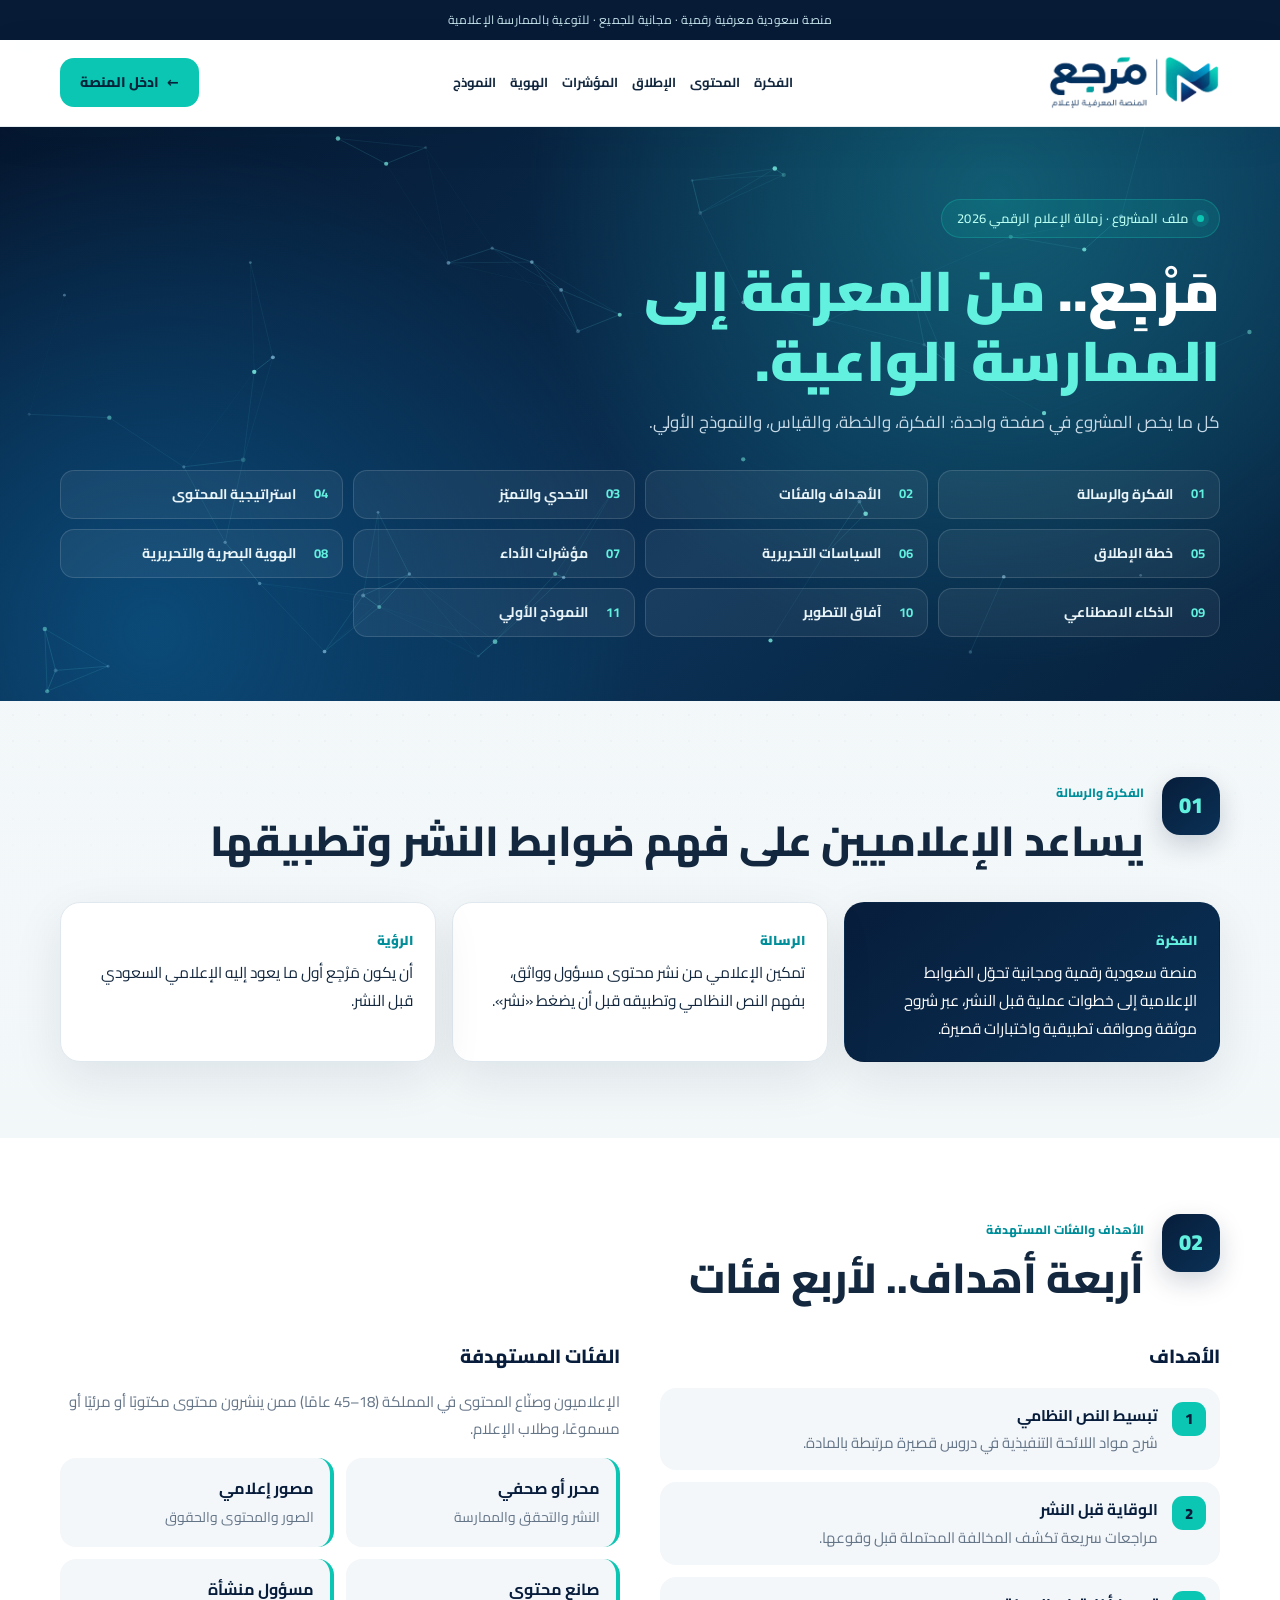
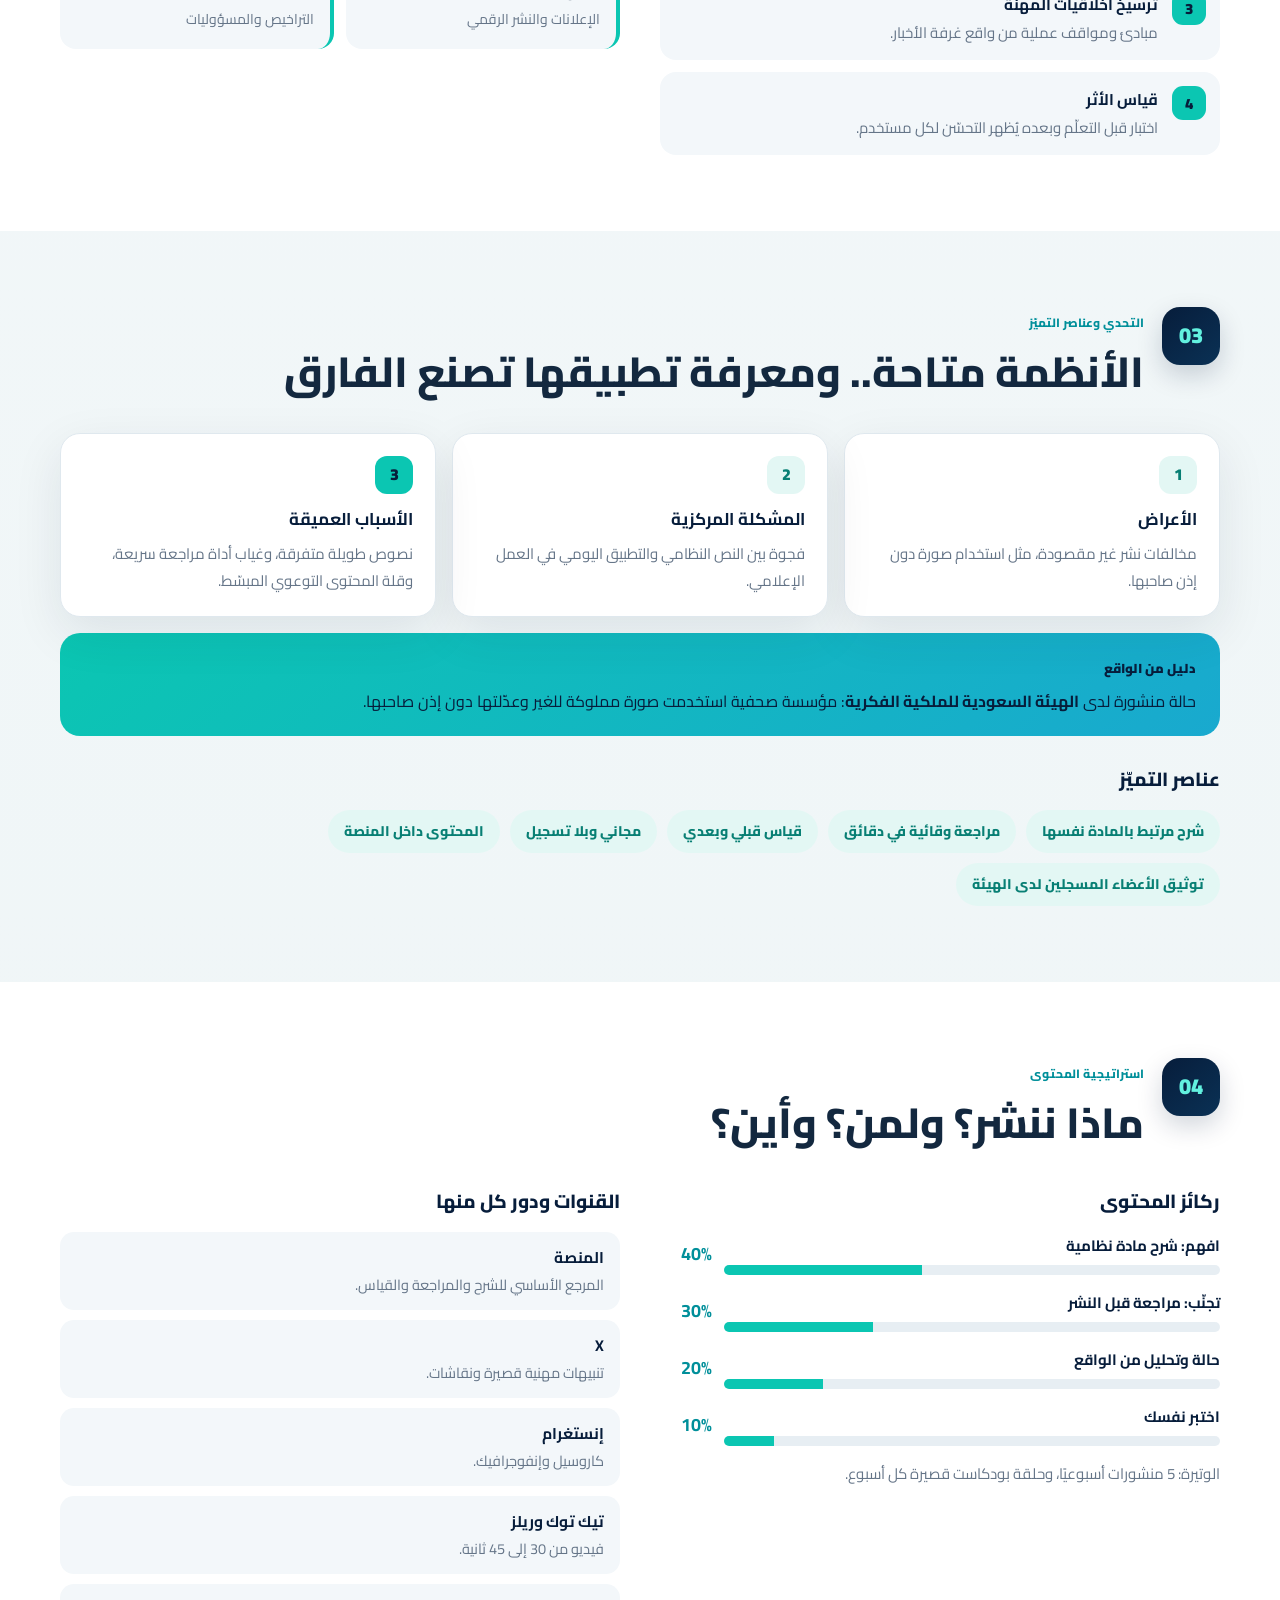
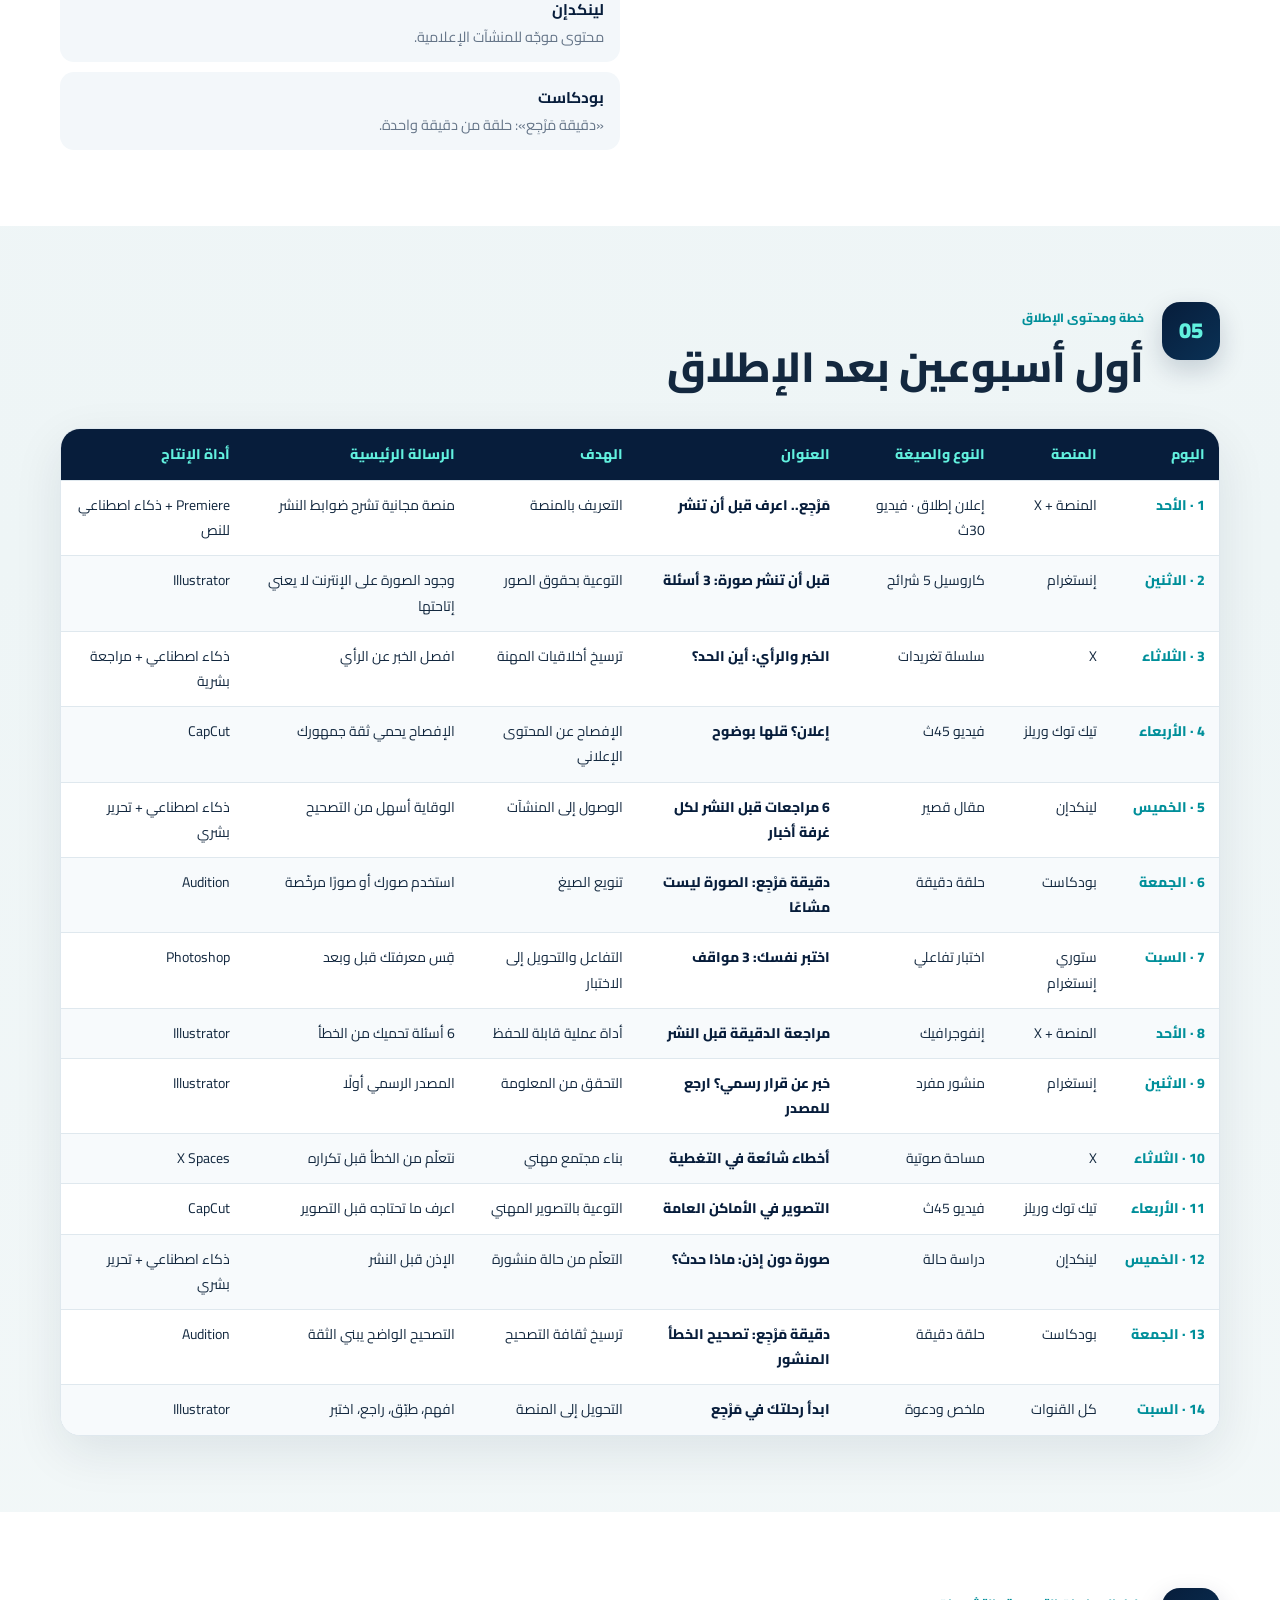
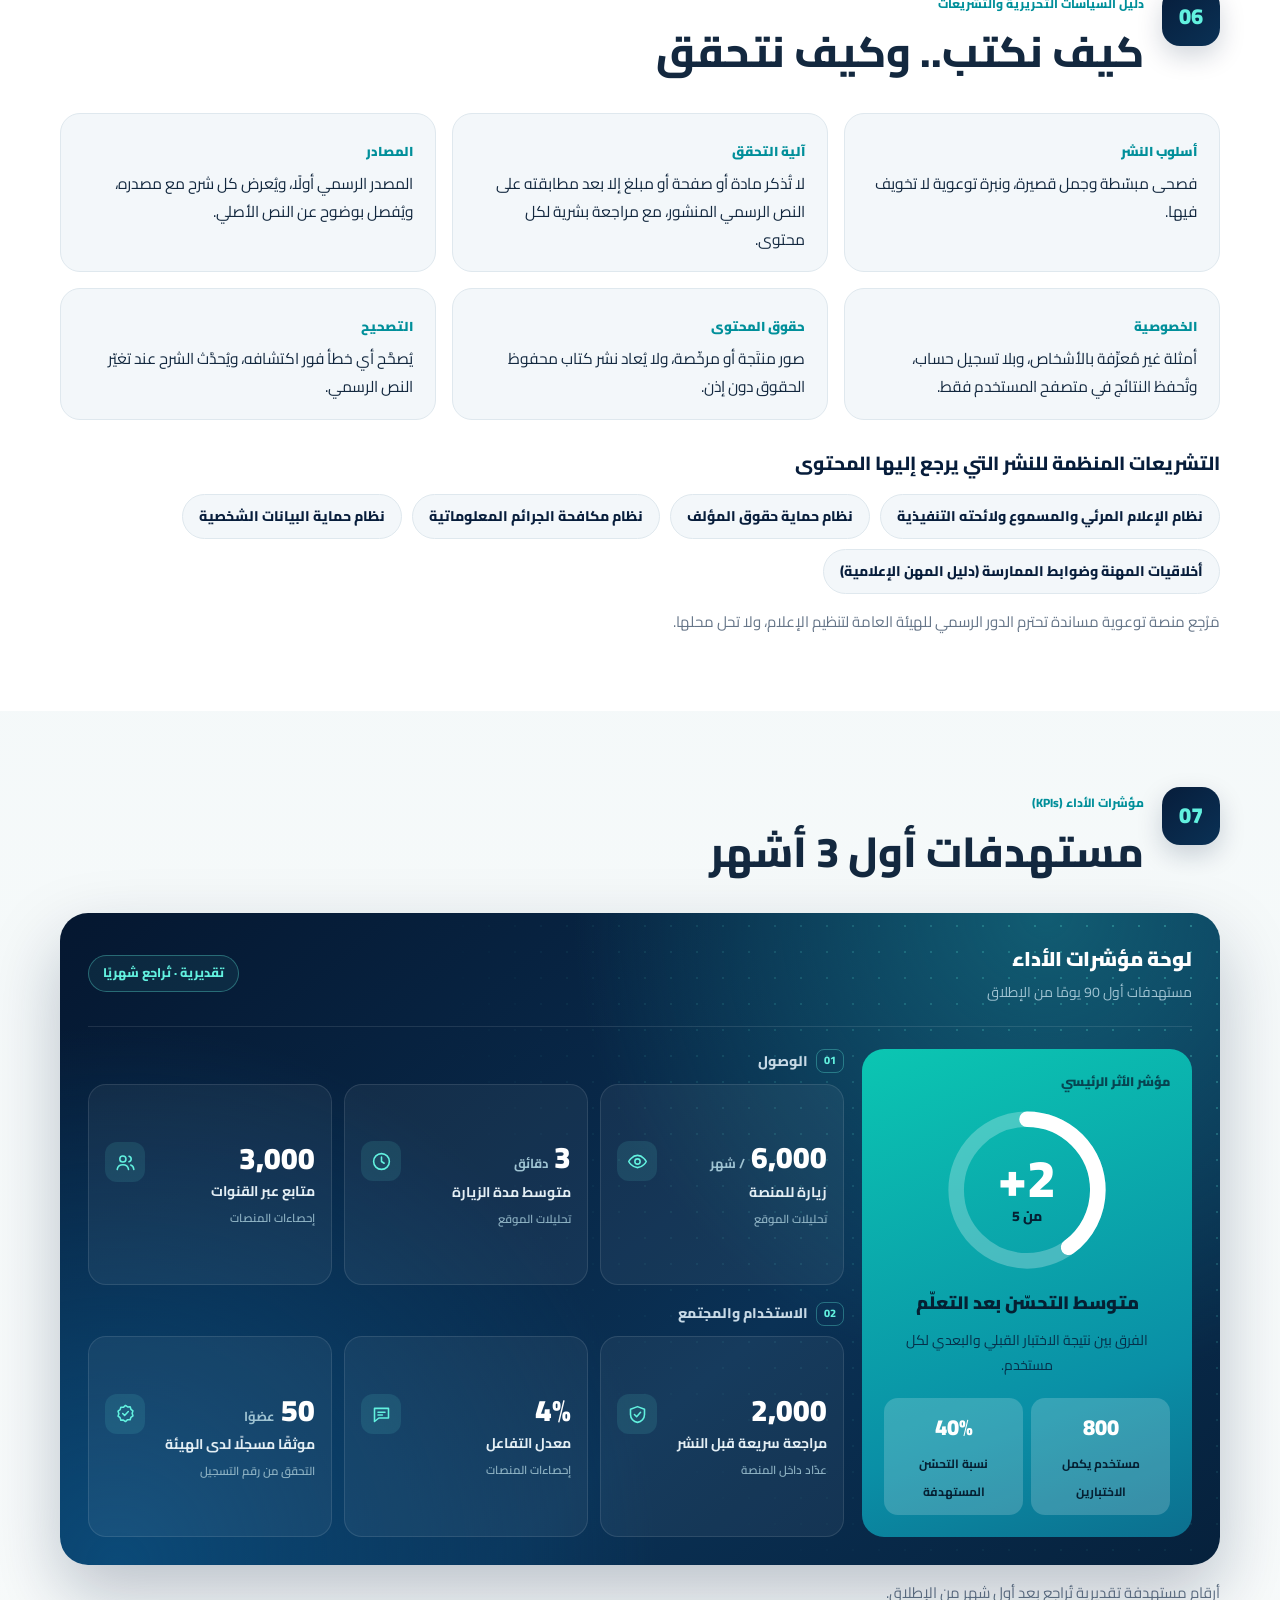
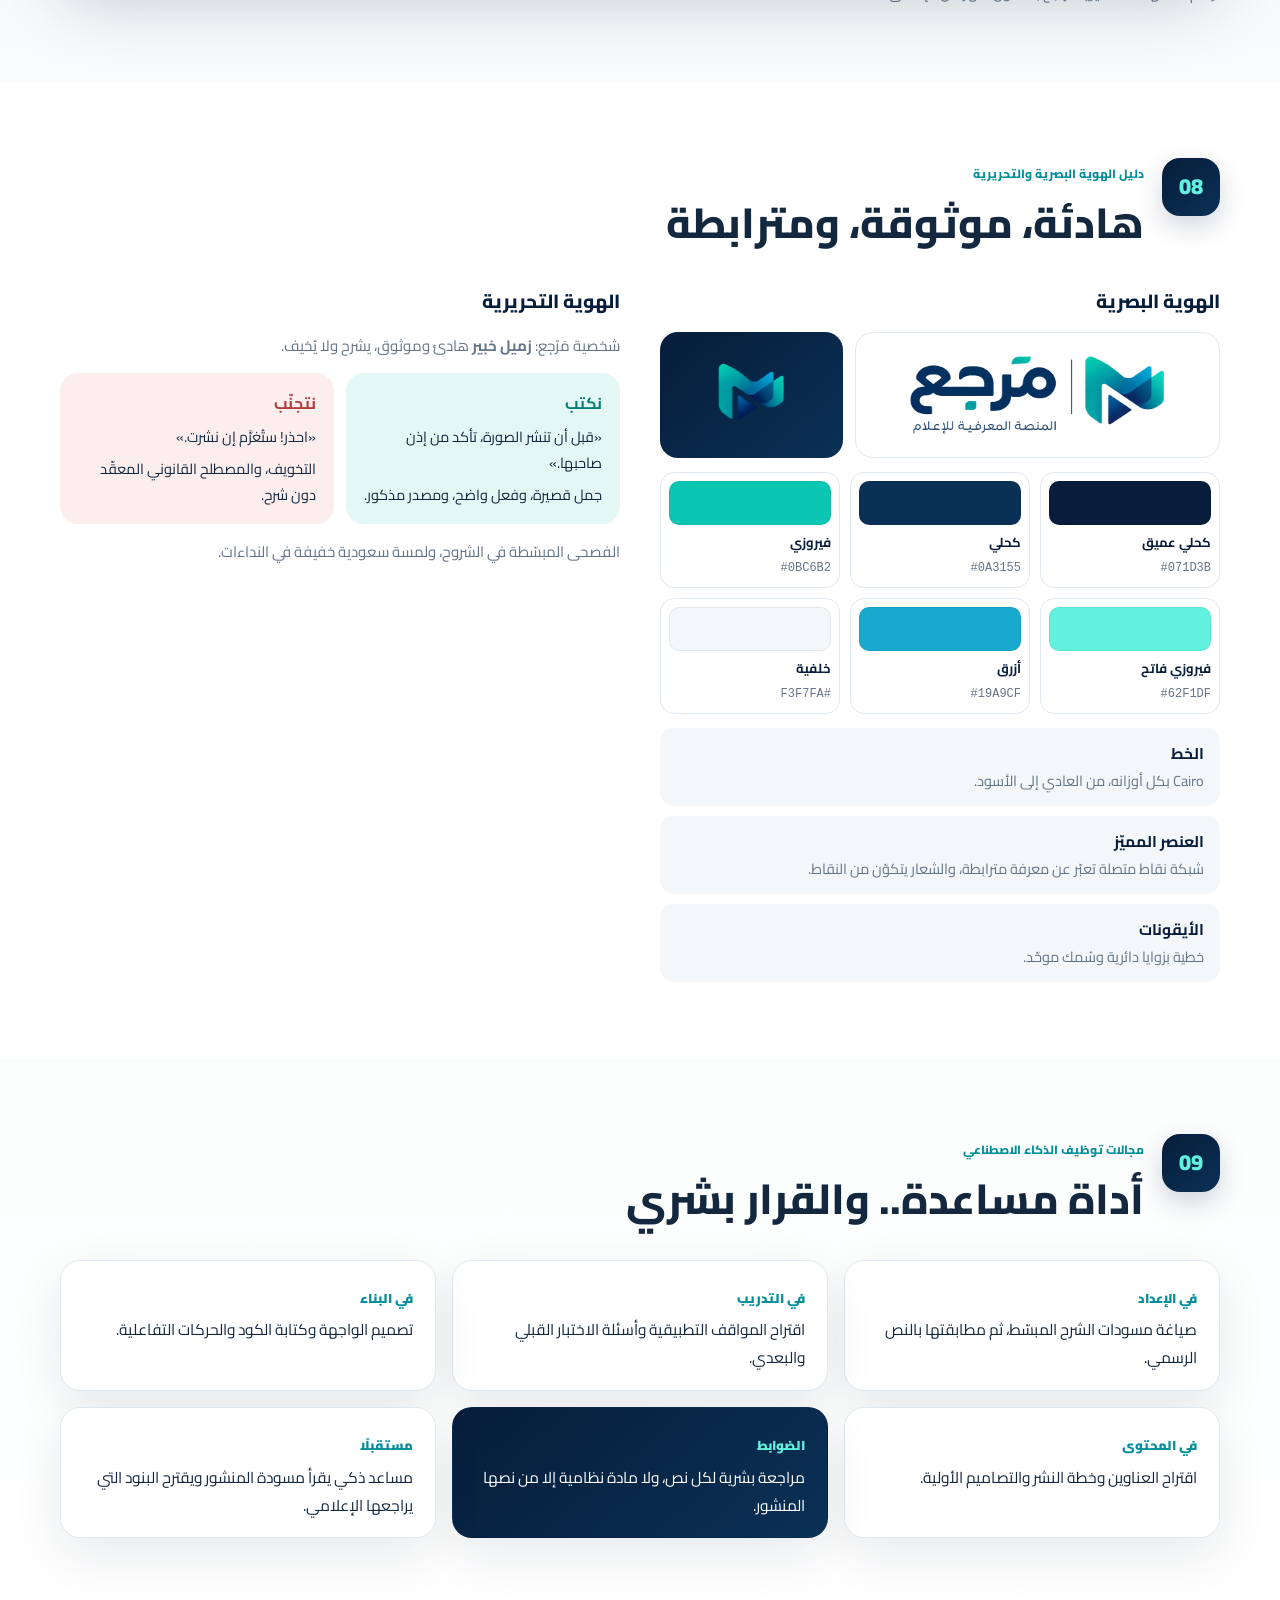
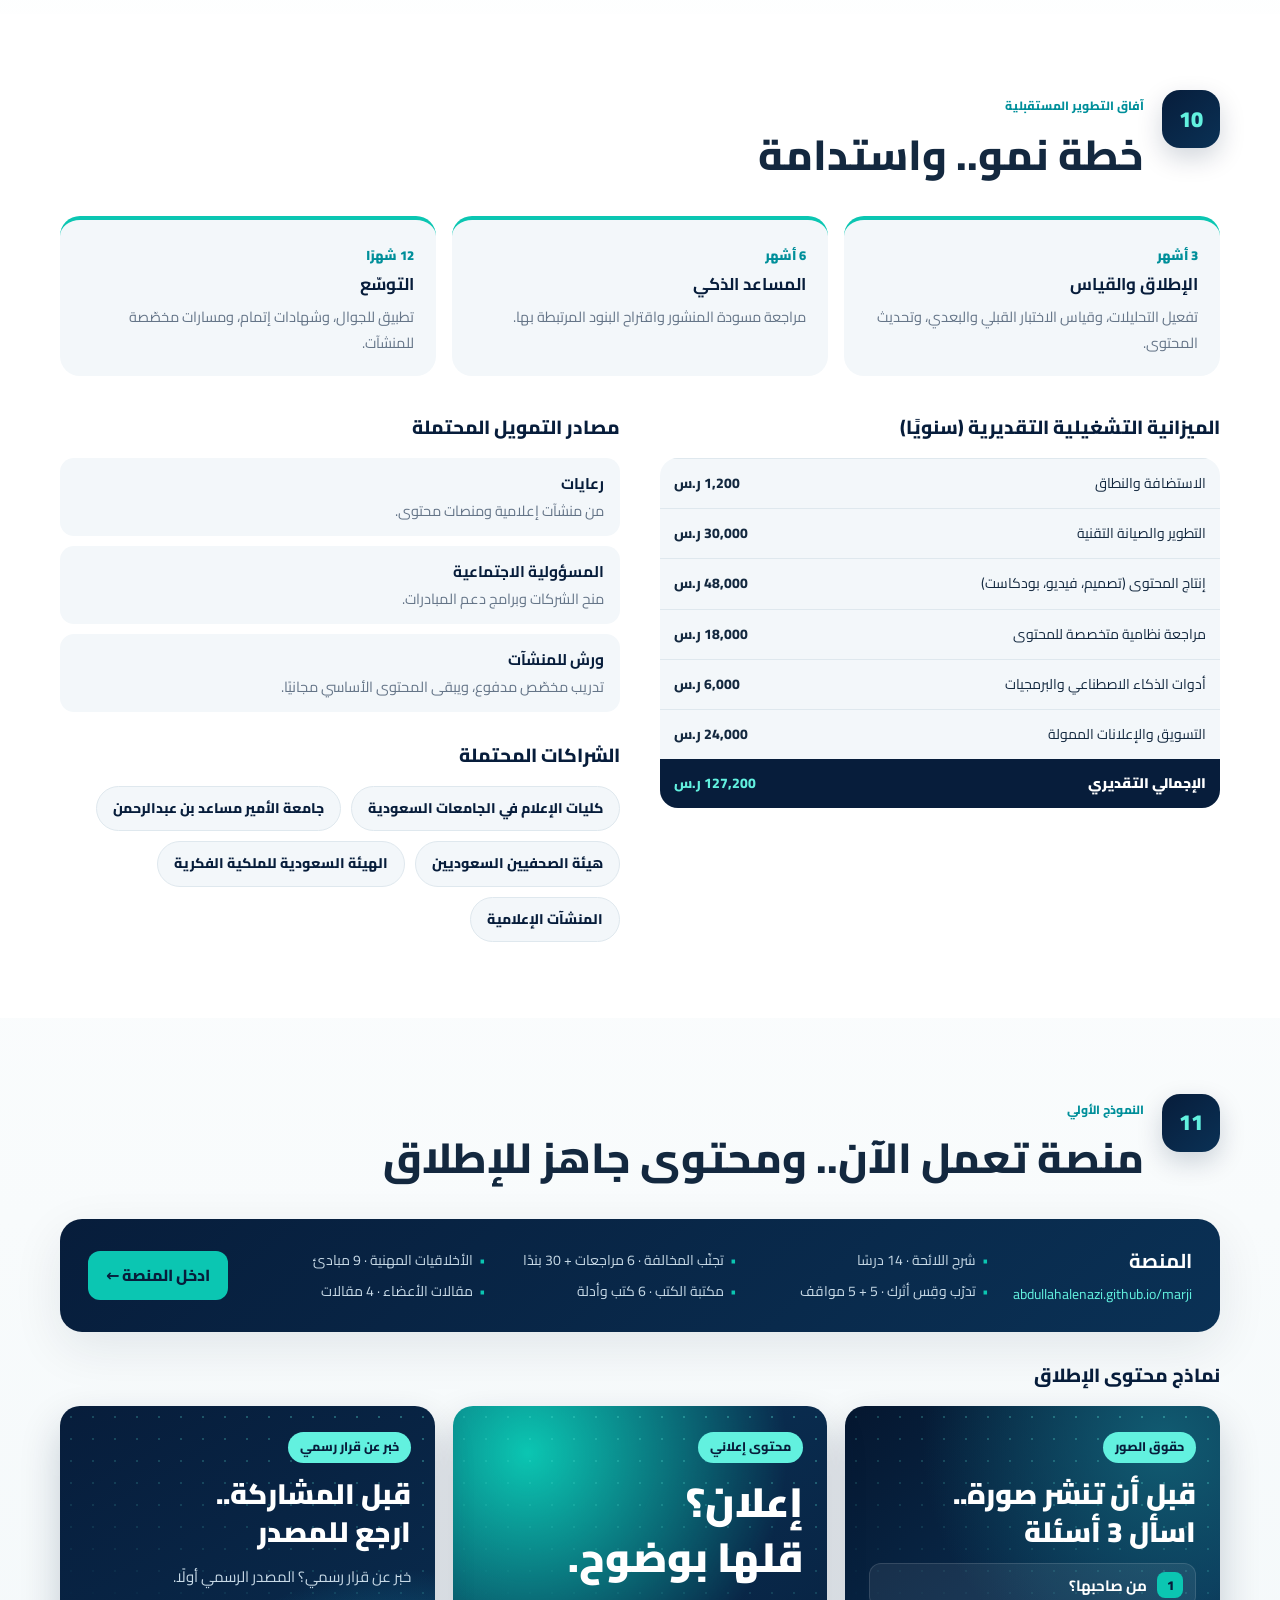
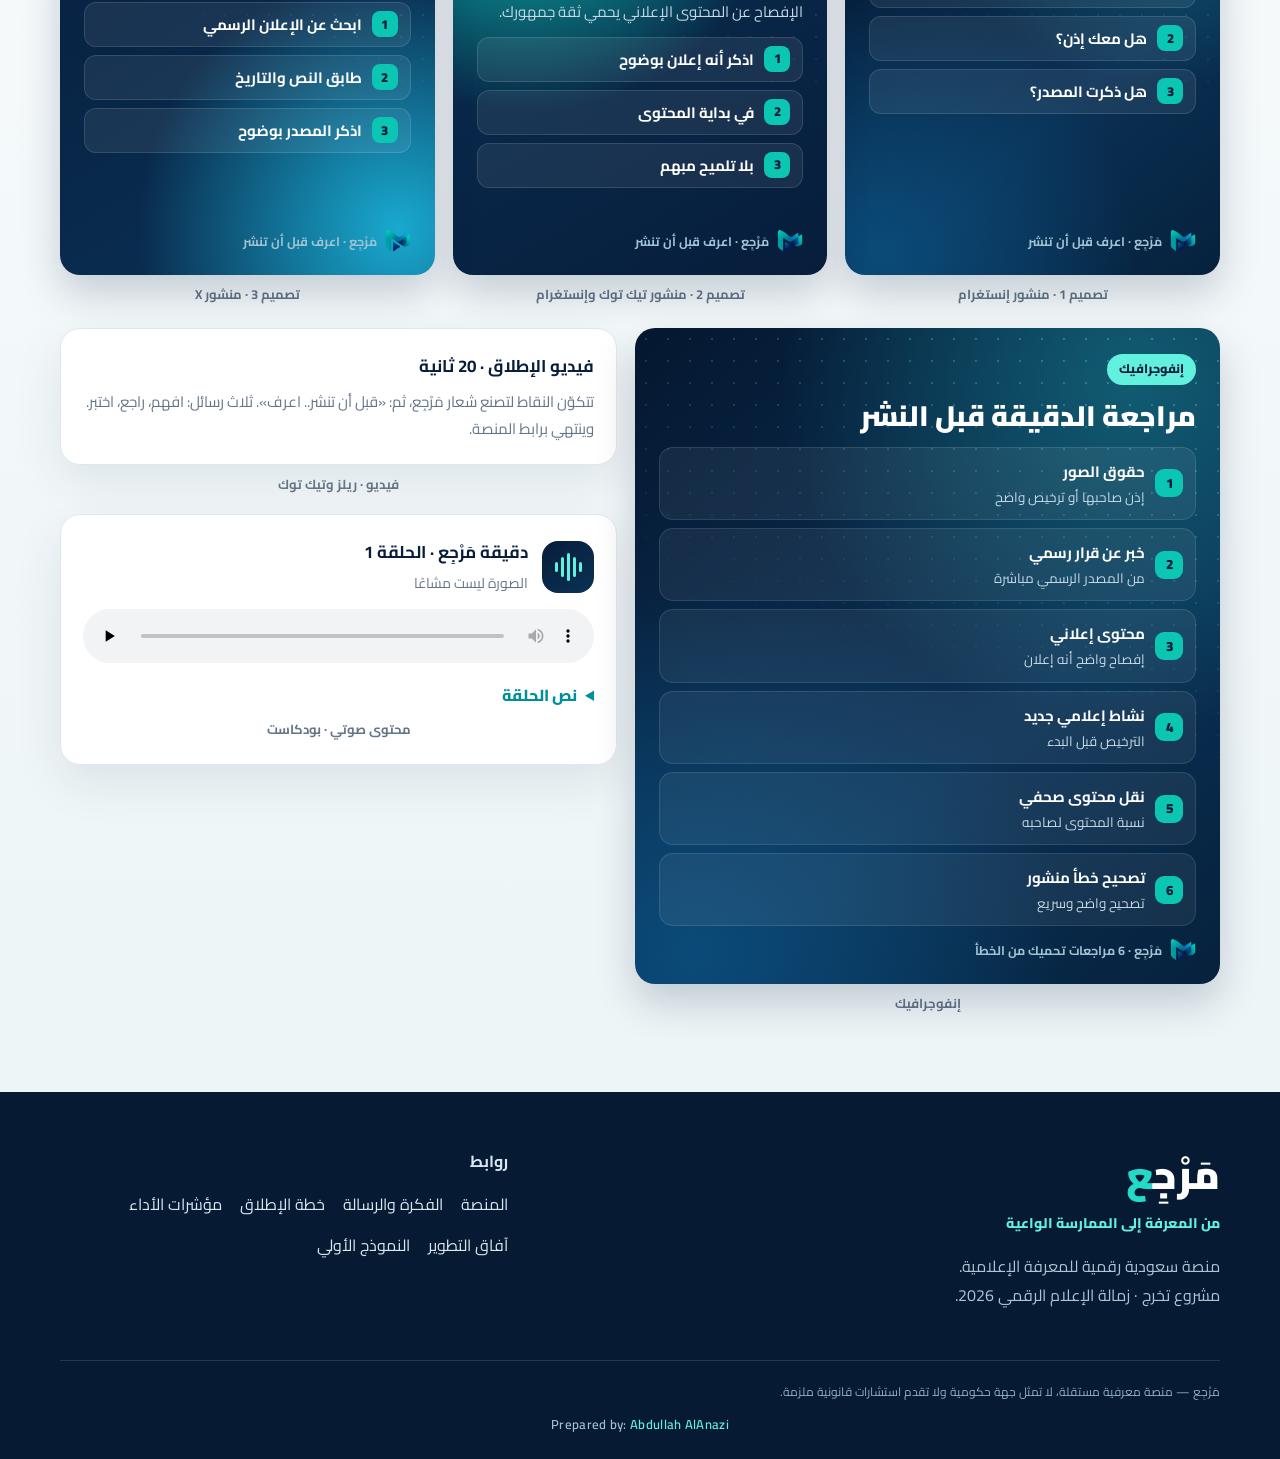
==== commit 37cad347: "Update project.html" ====
--- a/project.html
+++ b/project.html
@@ -12,7 +12,7 @@
     <link rel="stylesheet" href="css/sections.css" />
     <link rel="stylesheet" href="css/upgrade.css" />
     <link rel="stylesheet" href="css/v3.css" />
-    <link rel="stylesheet" href="css/project.css" />
+    <link rel="stylesheet" href="css/project.css?v=4" />
   </head>
   <body class="pj-page">
     <a class="skip-link" href="#p-idea">تخطَّ إلى المحتوى</a>
@@ -203,15 +203,29 @@
       <section class="section pj-sec" id="p-kpi">
         <div class="wrap">
           <div class="pj-head"><span class="pj-num">07</span><div><span class="kicker">مؤشرات الأداء (KPIs)</span><h2>مستهدفات أول 3 أشهر</h2></div></div>
-          <div class="pj-kpis">
-            <div><b>6,000</b><span>زيارة شهريًا للمنصة</span><small>أداة تحليلات الموقع</small></div>
-            <div><b>800</b><span>مستخدم يُكمل الاختبار القبلي والبعدي</span><small>عدّاد داخل المنصة</small></div>
-            <div><b dir="ltr">+2</b><span>متوسط التحسّن (من 5) بعد التعلّم</span><small>نتائج الاختبارين</small></div>
-            <div><b>2,000</b><span>مراجعة سريعة قبل النشر</span><small>عدّاد داخل المنصة</small></div>
-            <div><b>3 د</b><span>متوسط مدة الجلسة</span><small>أداة تحليلات الموقع</small></div>
-            <div><b>3,000</b><span>متابع عبر القنوات</span><small>إحصاءات المنصات</small></div>
-            <div><b>4%</b><span>معدل التفاعل على المنشورات</span><small>إحصاءات المنصات</small></div>
-            <div><b>50</b><span>عضوًا موثقًا مسجلًا لدى الهيئة</span><small>التحقق من رقم التسجيل</small></div>
+          <div class="pj-kboard">
+            <div class="kb-head"><div><b>لوحة مؤشرات الأداء</b><span>مستهدفات أول 90 يومًا من الإطلاق</span></div><span class="kb-chip">تقديرية · تُراجع شهريًا</span></div>
+            <div class="kb-grid">
+              <div class="kb-hero">
+                <span class="kb-tag">مؤشر الأثر الرئيسي</span>
+                <div class="kb-gauge"><svg viewBox="0 0 120 120" aria-hidden="true"><circle class="trk" cx="60" cy="60" r="50"/><circle class="val" cx="60" cy="60" r="50" pathLength="100"/></svg><div><b dir="ltr">+2</b><small>من 5</small></div></div>
+                <strong>متوسط التحسّن بعد التعلّم</strong>
+                <p>الفرق بين نتيجة الاختبار القبلي والبعدي لكل مستخدم.</p>
+                <div class="kb-mini"><div><b>800</b><span>مستخدم يكمل الاختبارين</span></div><div><b>40%</b><span>نسبة التحسّن المستهدفة</span></div></div>
+              </div>
+              <div class="kb-groups">
+                <div class="kb-group"><h4><span>01</span>الوصول</h4><div class="kb-tiles">
+                <div class="kt"><i class="ki"><svg viewBox="0 0 24 24" aria-hidden="true"><path d="M2 12s3.6-7 10-7 10 7 10 7-3.6 7-10 7S2 12 2 12z"/><circle cx="12" cy="12" r="3"/></svg></i><div class="kv"><b>6,000</b><small>/ شهر</small></div><span class="kl">زيارة للمنصة</span><span class="ks">تحليلات الموقع</span></div>
+                <div class="kt"><i class="ki"><svg viewBox="0 0 24 24" aria-hidden="true"><circle cx="12" cy="12" r="9"/><path d="M12 7v5l3 2"/></svg></i><div class="kv"><b>3</b><small>دقائق</small></div><span class="kl">متوسط مدة الزيارة</span><span class="ks">تحليلات الموقع</span></div>
+                <div class="kt"><i class="ki"><svg viewBox="0 0 24 24" aria-hidden="true"><circle cx="9" cy="8" r="3.5"/><path d="M2.5 20c.6-3.6 3.3-5.5 6.5-5.5s5.9 1.9 6.5 5.5"/><path d="M16 4.8a3.3 3.3 0 0 1 0 6.4M18 14.8c2 .7 3.2 2.4 3.5 5.2"/></svg></i><div class="kv"><b>3,000</b></div><span class="kl">متابع عبر القنوات</span><span class="ks">إحصاءات المنصات</span></div>
+                </div></div>
+                <div class="kb-group"><h4><span>02</span>الاستخدام والمجتمع</h4><div class="kb-tiles">
+                <div class="kt"><i class="ki"><svg viewBox="0 0 24 24" aria-hidden="true"><path d="M12 3l8 3v6c0 4.5-3.4 8.2-8 9-4.6-.8-8-4.5-8-9V6z"/><path d="M8.5 12l2.5 2.5 4.5-5"/></svg></i><div class="kv"><b>2,000</b></div><span class="kl">مراجعة سريعة قبل النشر</span><span class="ks">عدّاد داخل المنصة</span></div>
+                <div class="kt"><i class="ki"><svg viewBox="0 0 24 24" aria-hidden="true"><path d="M4 5h16v11H9l-5 4z"/><path d="M8 9.5h8M8 12.5h5"/></svg></i><div class="kv"><b>4%</b></div><span class="kl">معدل التفاعل</span><span class="ks">إحصاءات المنصات</span></div>
+                <div class="kt"><i class="ki"><svg viewBox="0 0 24 24" aria-hidden="true"><path d="M12 2.8l2.4 1.7 2.9-.1.9 2.8 2.3 1.8-.9 2.8.9 2.8-2.3 1.8-.9 2.8-2.9-.1L12 21.2l-2.4-1.7-2.9.1-.9-2.8-2.3-1.8.9-2.8-.9-2.8 2.3-1.8.9-2.8 2.9.1z"/><path d="M8.8 12l2.2 2.2 4.2-4.4"/></svg></i><div class="kv"><b>50</b><small>عضوًا</small></div><span class="kl">موثقًا مسجلًا لدى الهيئة</span><span class="ks">التحقق من رقم التسجيل</span></div>
+                </div></div>
+              </div>
+            </div>
           </div>
           <p class="pj-note">أرقام مستهدفة تقديرية تُراجع بعد أول شهر من الإطلاق.</p>
         </div>
@@ -413,6 +427,6 @@
       </div>
     </footer>
     <script src="js/heronet.js"></script>
-    <script src="js/project.js"></script>
+    <script src="js/project.js?v=4"></script>
   </body>
 </html>
--- a/css/project.css
+++ b/css/project.css
@@ -921,3 +921,313 @@
     grid-template-columns: 1fr;
   }
 }
+
+/* لوحة مؤشرات الأداء */
+.pj-kboard {
+  position: relative;
+  overflow: hidden;
+  border-radius: 28px;
+  padding: 28px;
+  color: #fff;
+  background:
+    radial-gradient(circle at 85% 0%, #115c72 0%, transparent 40%), radial-gradient(circle at 5% 100%, #0b4a78 0%, transparent 42%),
+    linear-gradient(140deg, #051730, #0a3155 62%, #06213c);
+  box-shadow: 0 30px 70px #071d3b40;
+}
+.pj-kboard::before {
+  content: "";
+  position: absolute;
+  inset: 0;
+  opacity: 0.3;
+  background-image: radial-gradient(#62f1df 1.1px, transparent 1.2px);
+  background-size: 26px 26px;
+  -webkit-mask-image: radial-gradient(circle at 100% 0%, #000, transparent 60%);
+  mask-image: radial-gradient(circle at 100% 0%, #000, transparent 60%);
+  pointer-events: none;
+}
+.pj-kboard > * {
+  position: relative;
+}
+.kb-head {
+  display: flex;
+  justify-content: space-between;
+  align-items: center;
+  gap: 16px;
+  padding-bottom: 20px;
+  margin-bottom: 22px;
+  border-bottom: 1px solid #ffffff1a;
+}
+.kb-head b {
+  display: block;
+  font-size: 20px;
+  font-weight: 900;
+}
+.kb-head span {
+  color: #9fc3d2;
+  font-size: 14px;
+}
+.kb-head .kb-chip {
+  flex: none;
+  color: #62f1df;
+  font-size: 12.5px;
+  font-weight: 800;
+  padding: 6px 14px;
+  border-radius: 100px;
+  border: 1px solid #62f1df55;
+  background: #62f1df12;
+}
+.kb-grid {
+  display: grid;
+  grid-template-columns: 330px 1fr;
+  gap: 18px;
+}
+.kb-hero {
+  border-radius: 22px;
+  padding: 22px;
+  background: linear-gradient(160deg, #0bc6b2, #0a8fa6 70%, #0c6f8f);
+  color: #052033;
+  display: flex;
+  flex-direction: column;
+  align-items: center;
+  text-align: center;
+  gap: 8px;
+}
+.kb-tag {
+  align-self: stretch;
+  font-size: 12.5px;
+  font-weight: 900;
+  color: #052033;
+  opacity: 0.75;
+  text-align: right;
+}
+.kb-gauge {
+  position: relative;
+  width: 170px;
+  height: 170px;
+  margin: 4px 0;
+}
+.kb-gauge svg {
+  width: 100%;
+  height: 100%;
+  transform: rotate(-90deg);
+}
+.kb-gauge circle {
+  fill: none;
+  stroke-width: 11;
+  stroke-linecap: round;
+}
+.kb-gauge .trk {
+  stroke: #ffffff40;
+}
+.kb-gauge .val {
+  stroke: #fff;
+  stroke-dasharray: 40 100;
+}
+.kb-gauge > div {
+  position: absolute;
+  inset: 0;
+  display: grid;
+  place-content: center;
+}
+.kb-gauge b {
+  font-size: 52px;
+  font-weight: 900;
+  line-height: 1;
+  color: #fff;
+}
+.kb-gauge small {
+  font-size: 14px;
+  font-weight: 800;
+  color: #052033;
+}
+.kb-hero strong {
+  font-size: 18px;
+  font-weight: 900;
+}
+.kb-hero p {
+  margin: 0;
+  font-size: 14px;
+  color: #06304a;
+}
+.kb-mini {
+  margin-top: auto;
+  align-self: stretch;
+  display: grid;
+  grid-template-columns: 1fr 1fr;
+  gap: 8px;
+  padding-top: 12px;
+}
+.kb-mini div {
+  border-radius: 14px;
+  background: #ffffff2e;
+  padding: 10px;
+}
+.kb-mini b {
+  display: block;
+  font-size: 22px;
+  font-weight: 900;
+  color: #fff;
+}
+.kb-mini span {
+  font-size: 12px;
+  font-weight: 700;
+}
+.kb-groups {
+  display: grid;
+  gap: 16px;
+}
+.kb-group h4 {
+  margin: 0 0 10px;
+  display: flex;
+  align-items: center;
+  gap: 8px;
+  font-size: 14px;
+  font-weight: 800;
+  color: #c7d9e6;
+}
+.kb-group h4 span {
+  font-size: 11px;
+  color: #62f1df;
+  border: 1px solid #62f1df55;
+  border-radius: 8px;
+  padding: 1px 7px;
+}
+.kb-tiles {
+  display: grid;
+  grid-template-columns: repeat(3, 1fr);
+  gap: 12px;
+}
+.kb-group--one .kb-tiles {
+  grid-template-columns: 1fr;
+}
+.kt {
+  position: relative;
+  border-radius: 18px;
+  padding: 16px 16px 14px;
+  background: #ffffff0d;
+  border: 1px solid #ffffff1a;
+  display: grid;
+  grid-template-columns: 1fr auto;
+  align-items: start;
+  gap: 4px 10px;
+  transition: transform 0.25s, border-color 0.25s, background 0.25s;
+}
+.kt:hover {
+  transform: translateY(-3px);
+  border-color: #62f1df66;
+  background: #ffffff14;
+}
+.kt .ki {
+  grid-column: 2;
+  grid-row: 1 / span 2;
+  width: 40px;
+  height: 40px;
+  border-radius: 12px;
+  display: grid;
+  place-items: center;
+  background: #62f1df1c;
+  color: #62f1df;
+}
+.kt .ki svg {
+  width: 21px;
+  height: 21px;
+  fill: none;
+  stroke: currentColor;
+  stroke-width: 1.8;
+  stroke-linecap: round;
+  stroke-linejoin: round;
+}
+.kt .kv {
+  grid-column: 1;
+  display: flex;
+  align-items: baseline;
+  gap: 6px;
+}
+.kt .kv b {
+  font-size: 30px;
+  font-weight: 900;
+  line-height: 1.1;
+  color: #fff;
+  direction: ltr;
+}
+.kt .kv small {
+  font-size: 13px;
+  font-weight: 700;
+  color: #9fc3d2;
+}
+.kt .kl {
+  grid-column: 1;
+  font-size: 14px;
+  font-weight: 700;
+  color: #e3eef4;
+}
+.kt .kbar {
+  grid-column: 1 / -1;
+  height: 5px;
+  border-radius: 5px;
+  background: #ffffff14;
+  margin-top: 8px;
+  overflow: hidden;
+}
+.kt .kbar em {
+  display: block;
+  height: 100%;
+  width: var(--p);
+  border-radius: 5px;
+  background: linear-gradient(90deg, #19a9cf, #62f1df);
+}
+.kt .ks {
+  grid-column: 1 / -1;
+  font-size: 11.5px;
+  color: #8fb3c4;
+  font-weight: 600;
+}
+.kb-group--one .kt {
+  grid-template-columns: 1fr auto;
+}
+@media (max-width: 1000px) {
+  .kb-grid {
+    grid-template-columns: 1fr;
+  }
+  .kb-hero {
+    max-width: 420px;
+    width: 100%;
+    margin: 0 auto;
+  }
+}
+@media (max-width: 700px) {
+  .pj-kboard {
+    padding: 18px;
+    border-radius: 22px;
+  }
+  .kb-head {
+    flex-direction: column;
+    align-items: flex-start;
+  }
+  .kb-tiles {
+    grid-template-columns: 1fr 1fr;
+  }
+}
+@media (max-width: 420px) {
+  .kb-tiles {
+    grid-template-columns: 1fr;
+  }
+}
+.kb-groups {
+  grid-template-rows: 1fr 1fr;
+}
+.kb-group {
+  display: flex;
+  flex-direction: column;
+}
+.kb-group .kb-tiles {
+  flex: 1;
+}
+.kt {
+  align-content: center;
+}
+@media (max-width: 1000px) {
+  .kb-groups {
+    grid-template-rows: auto;
+  }
+}
